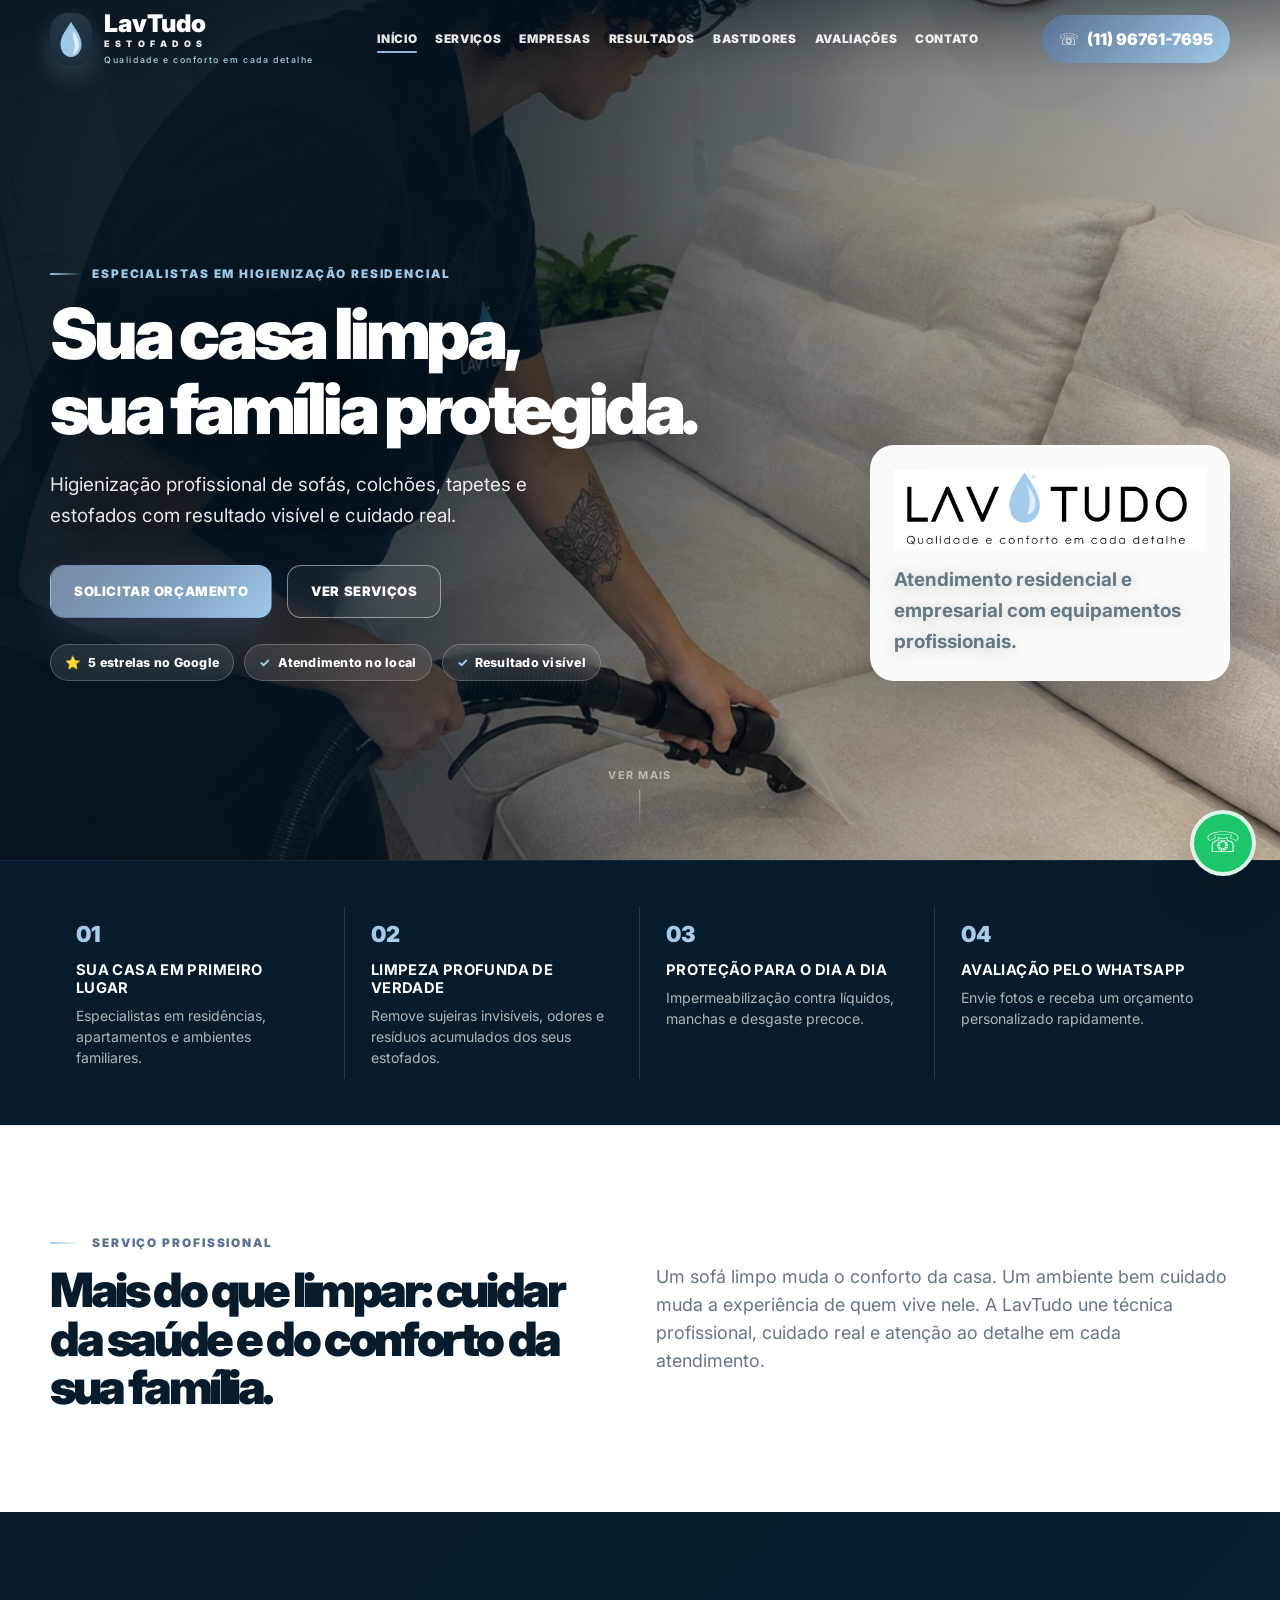
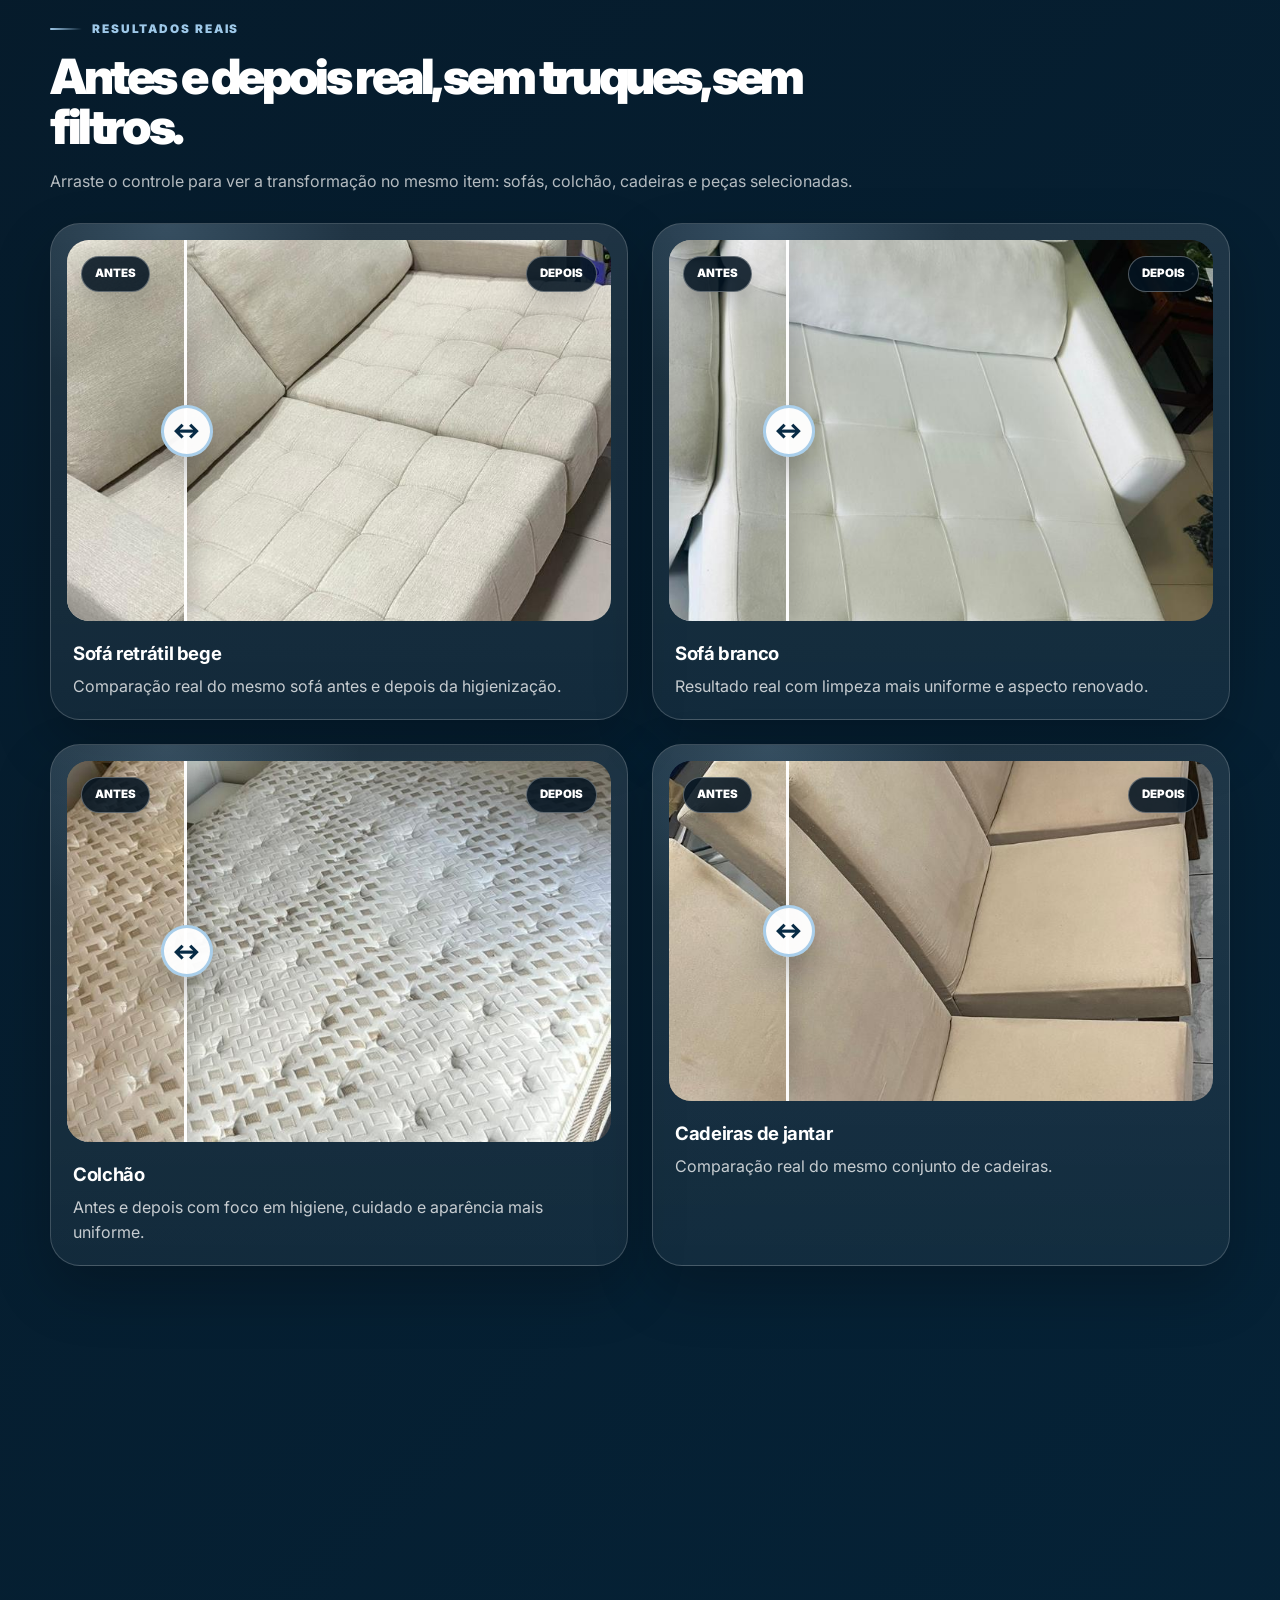
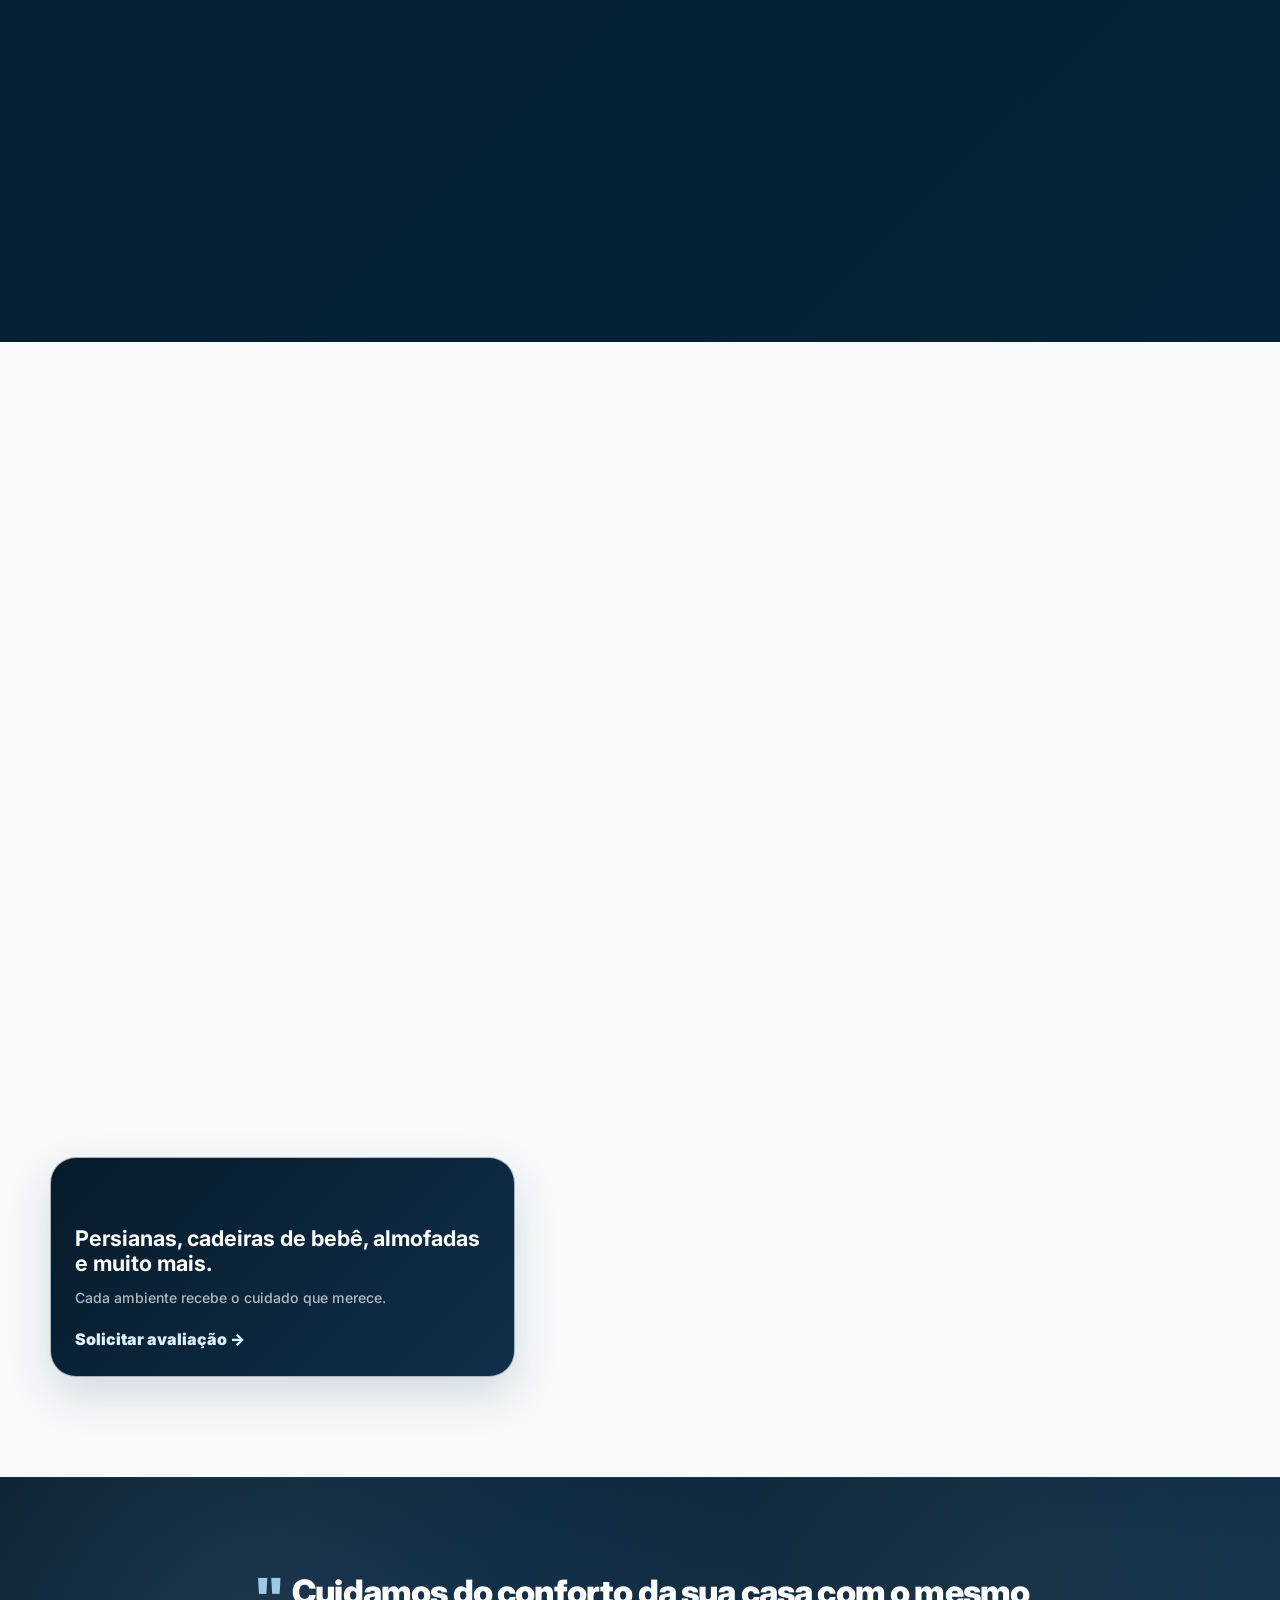
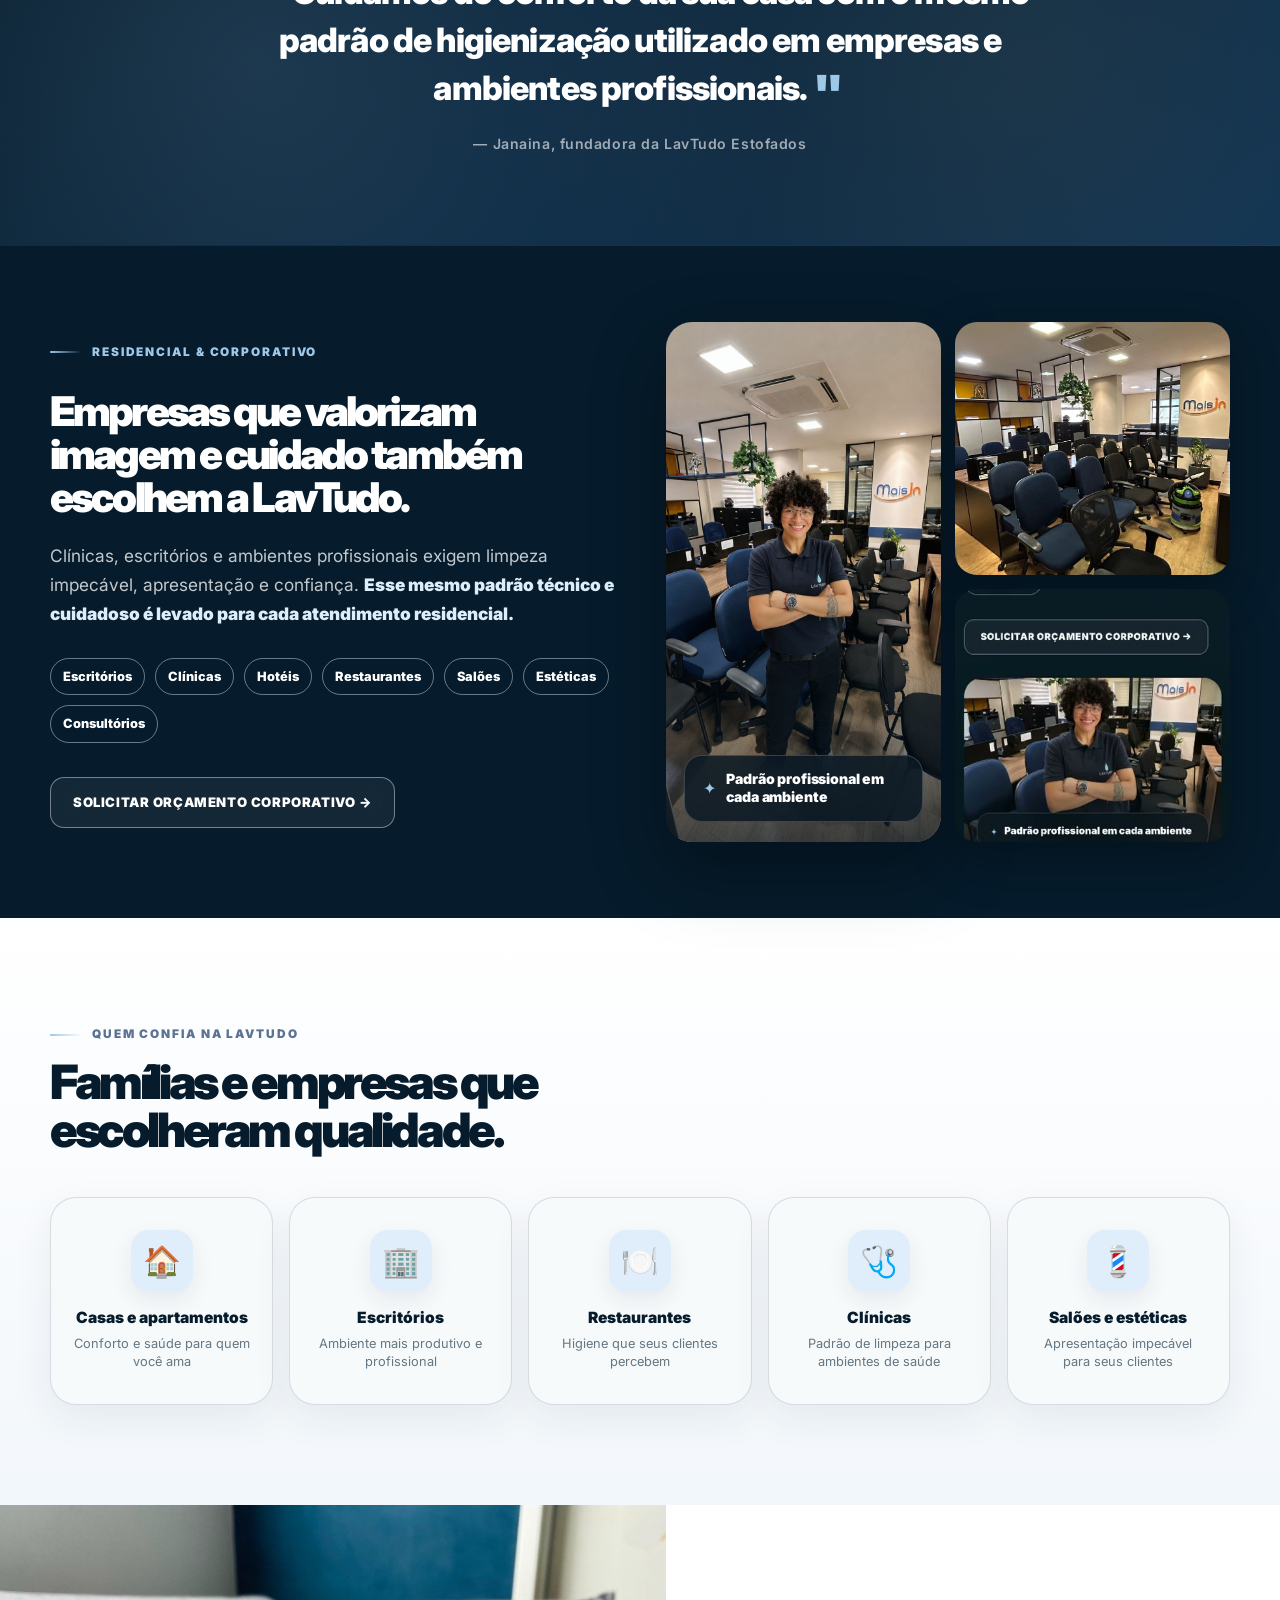
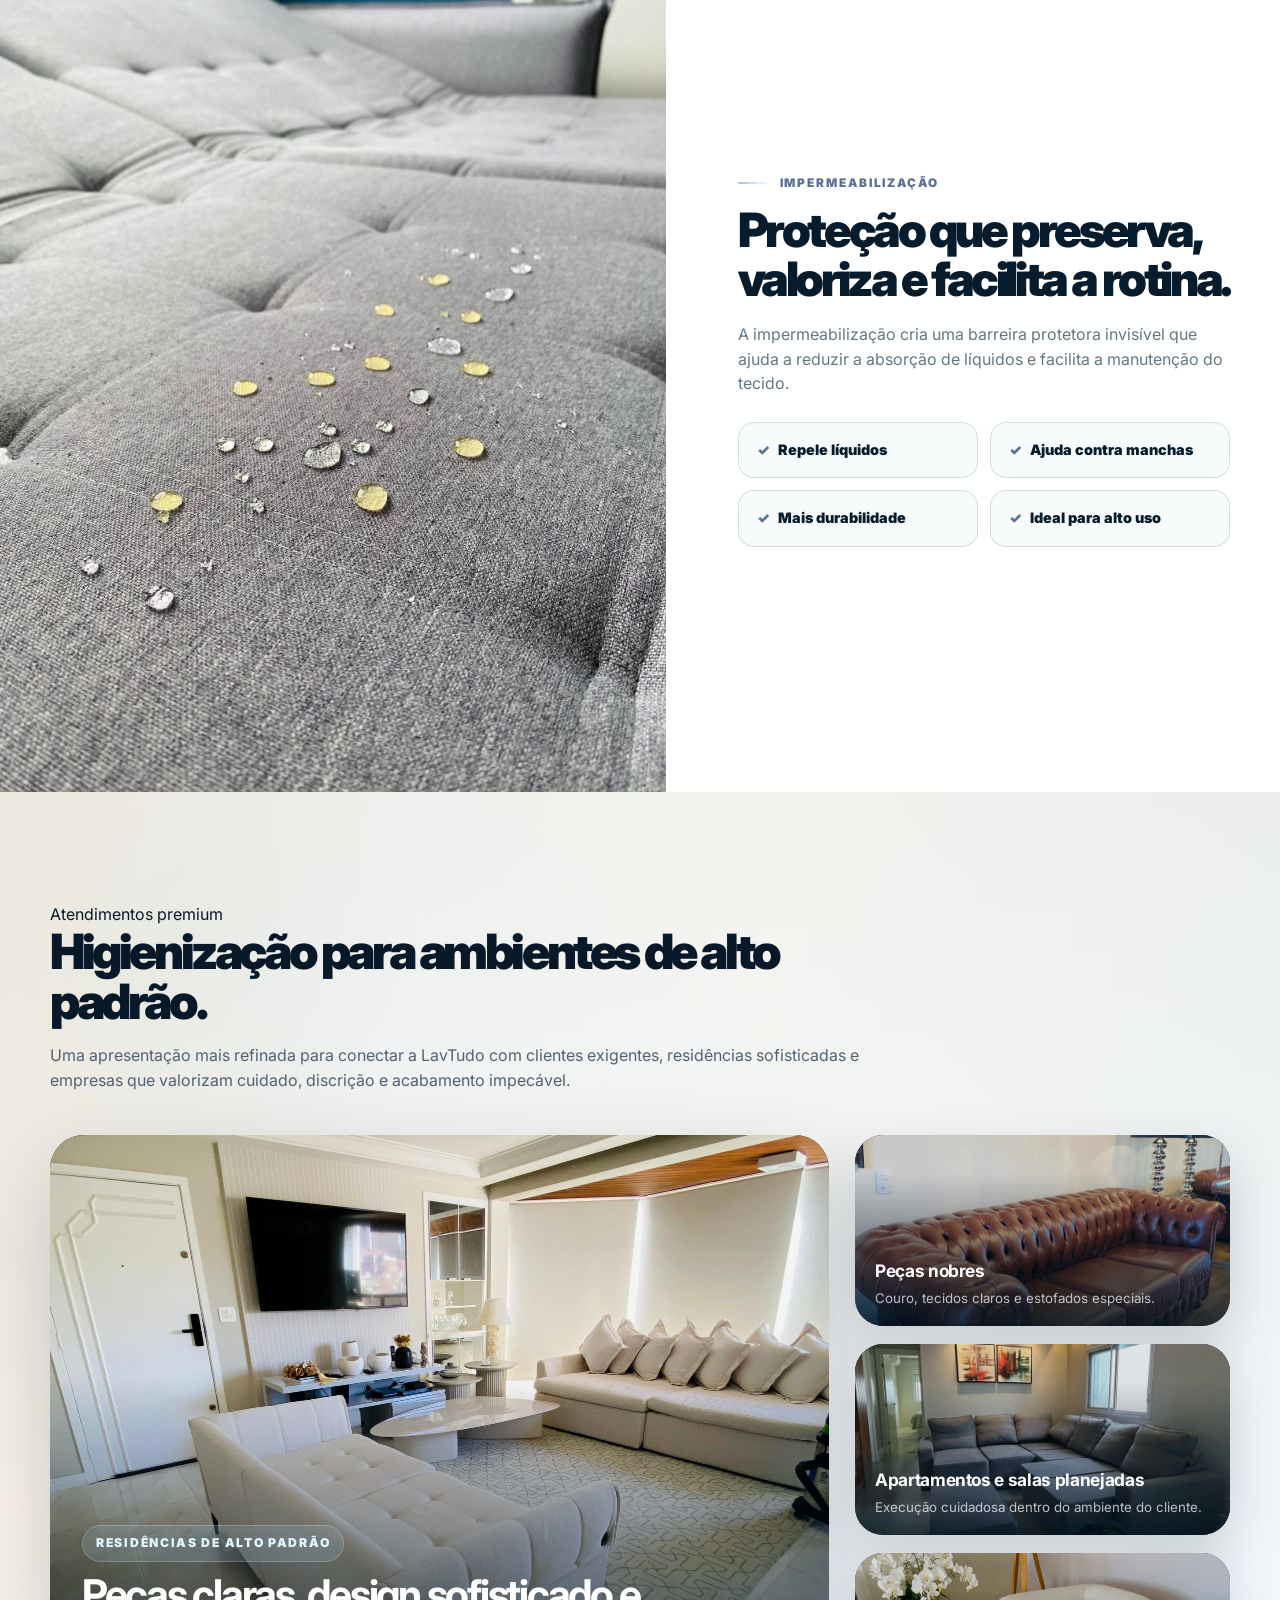
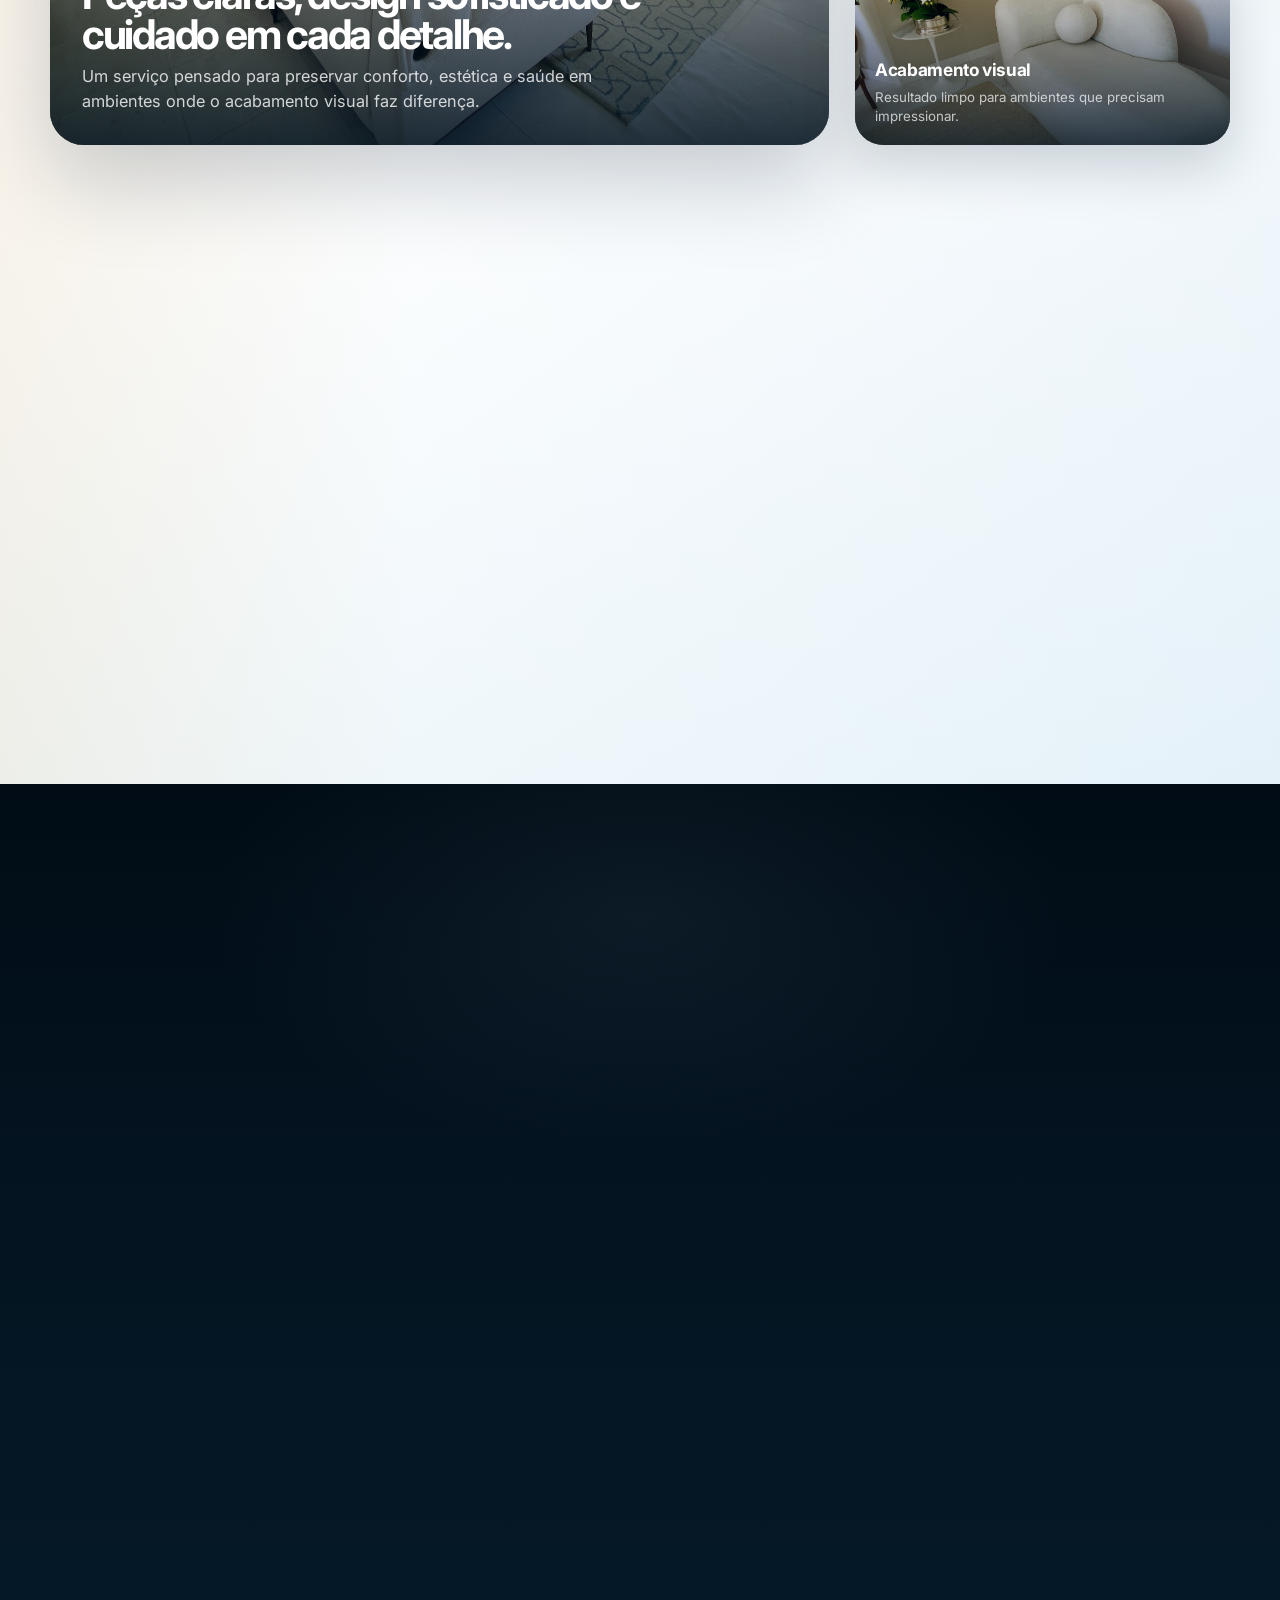
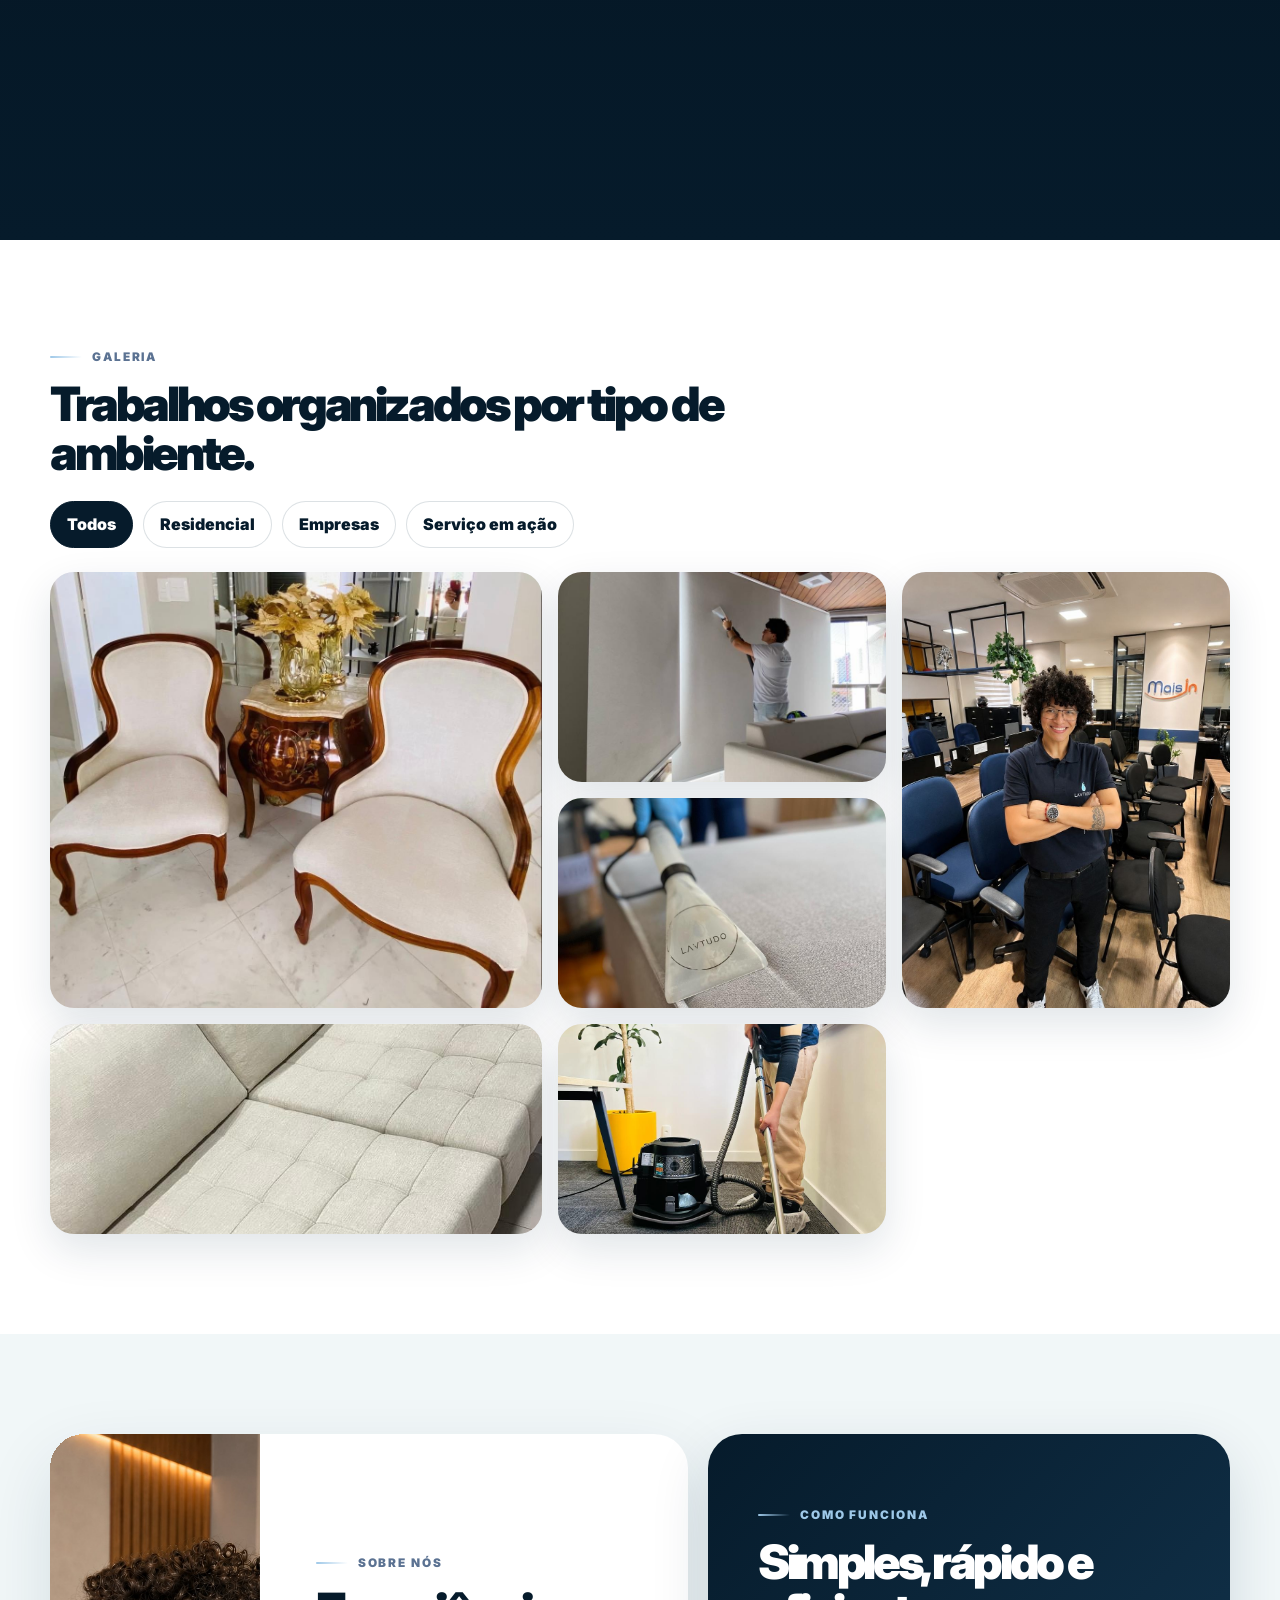
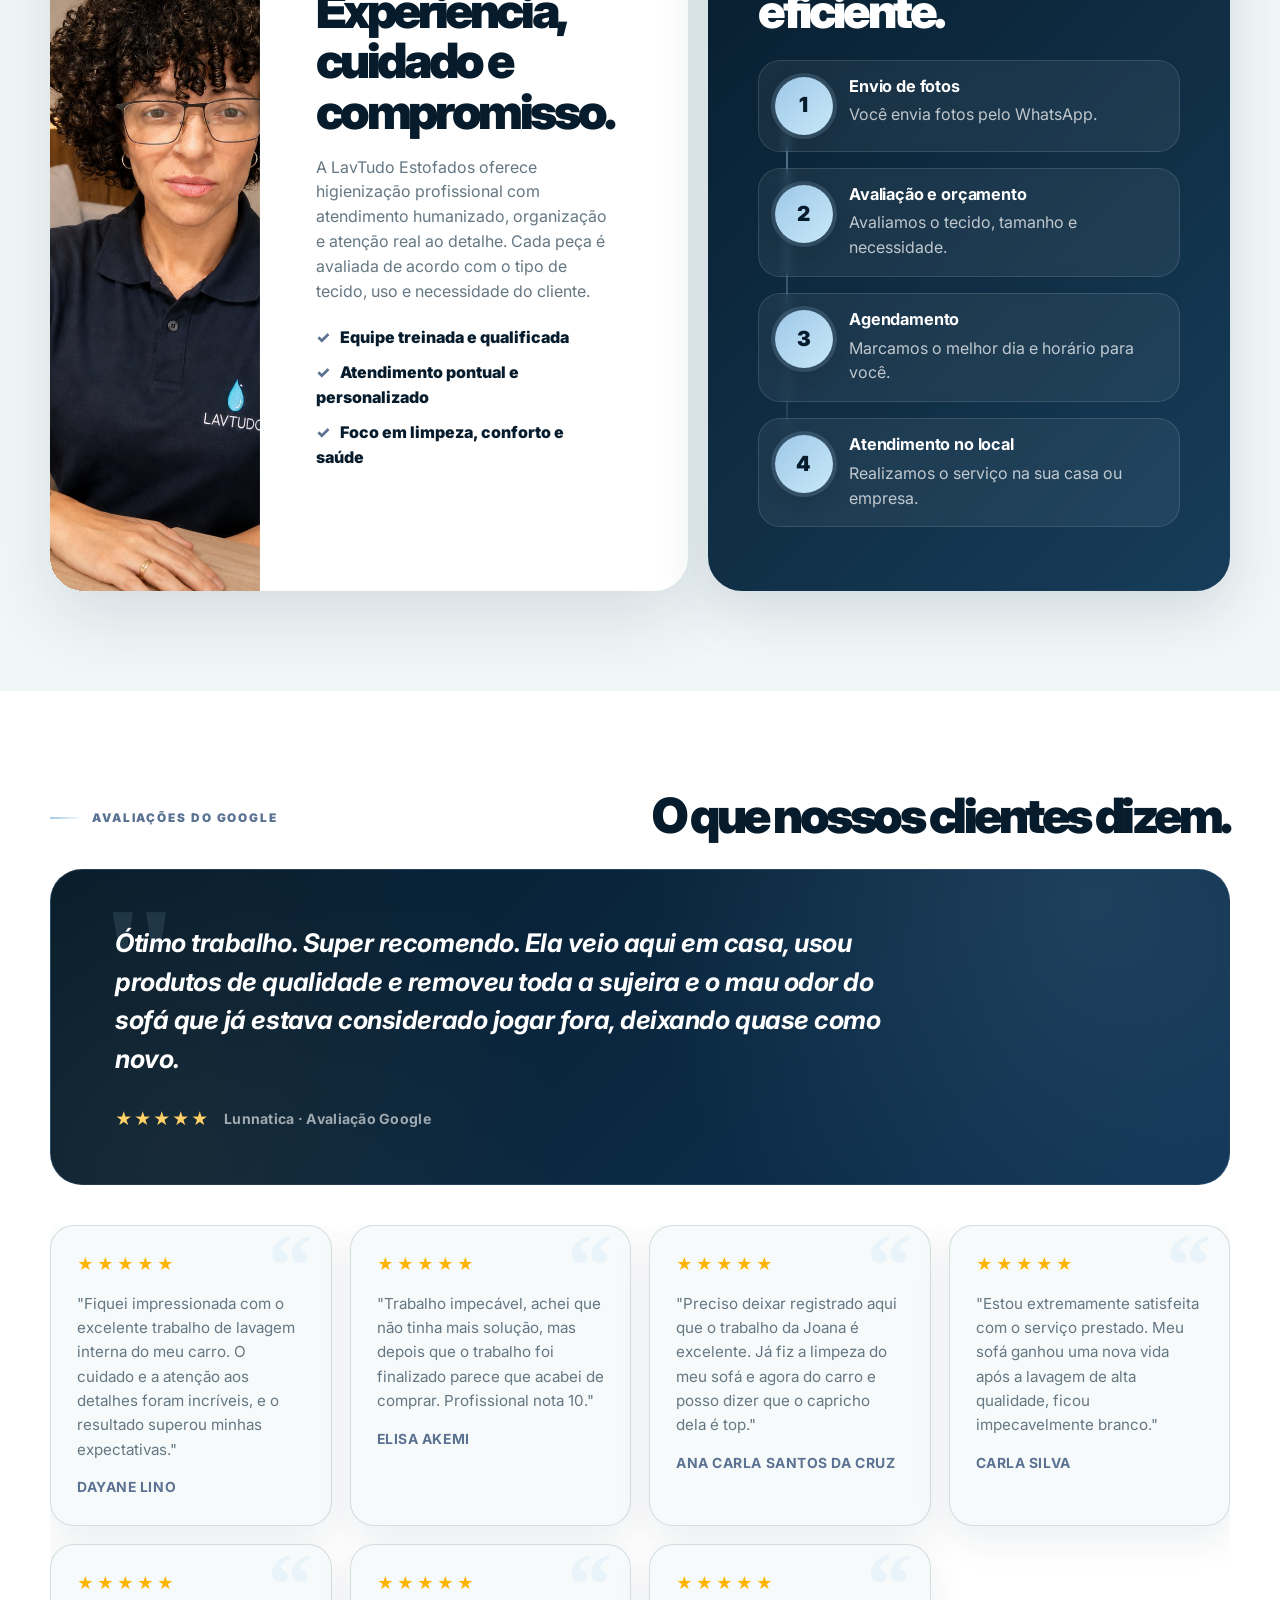
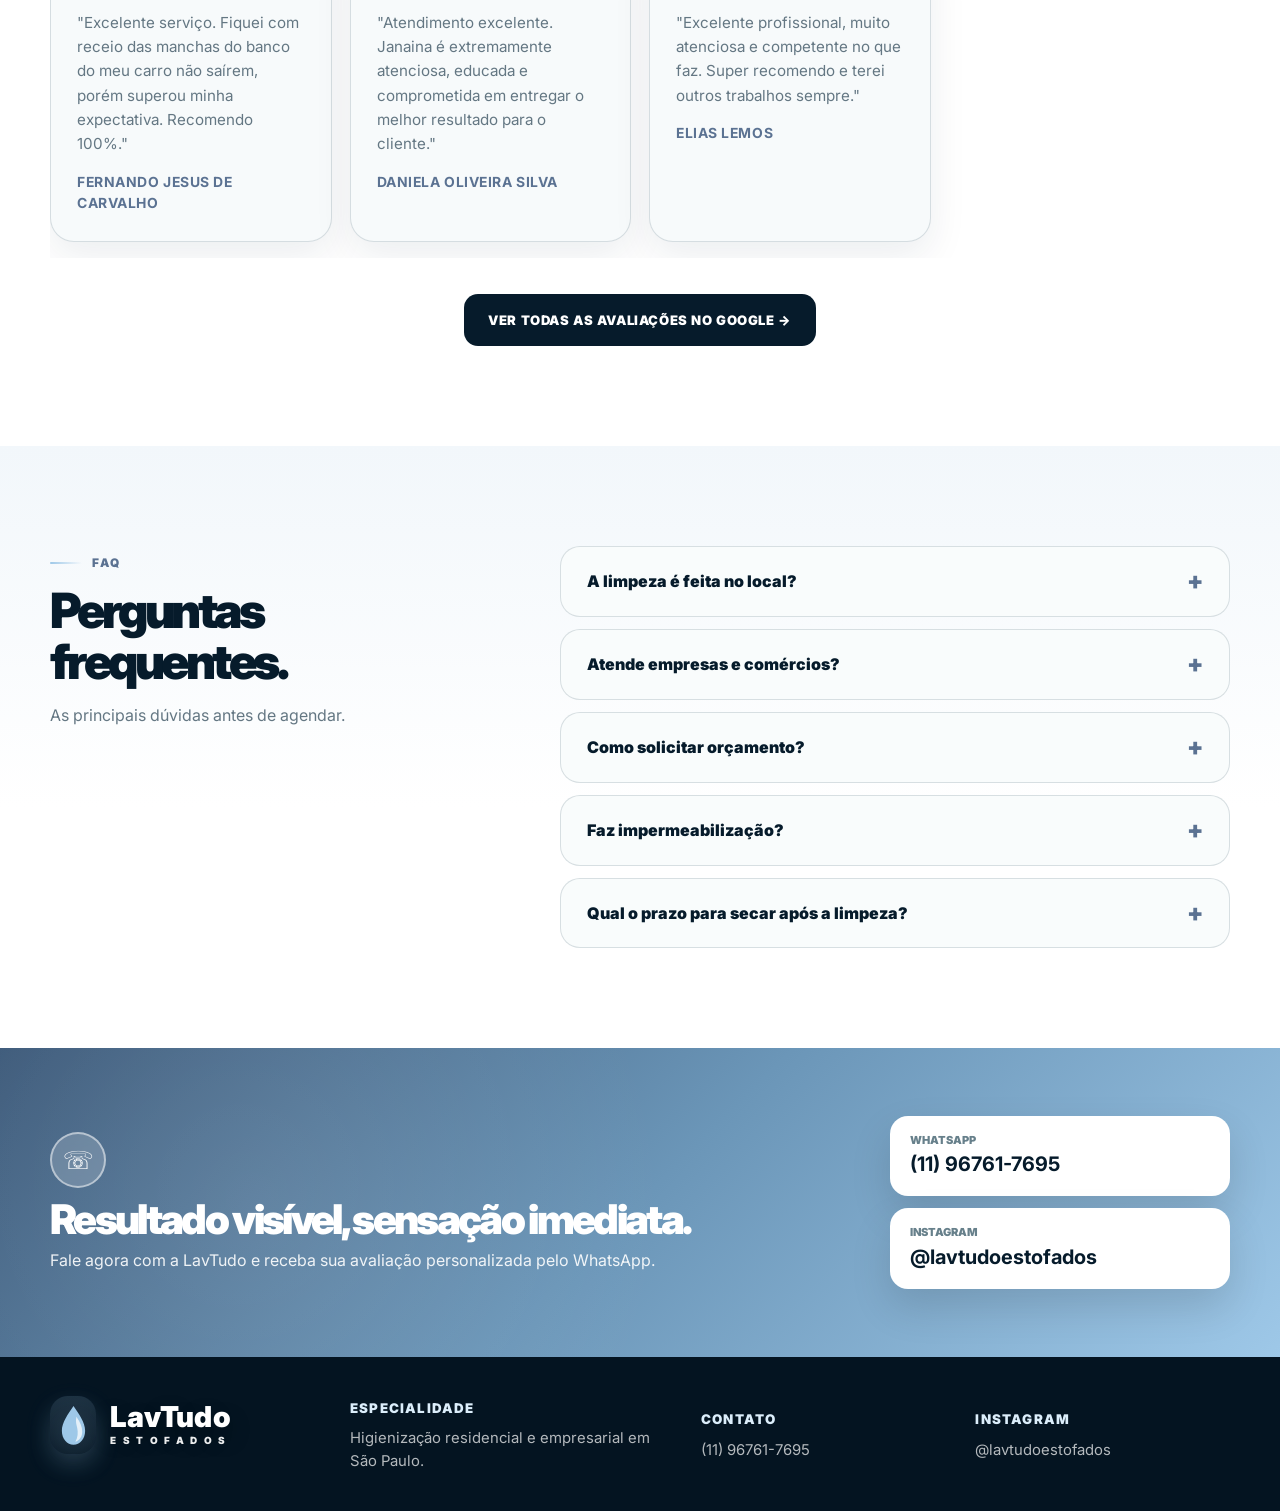
==== index.html @ 50d85ed9 "feat: video hotel hall + foto enterprise atualizada Adicionado video bastidores-hotel-hall.mp4 (sem " ====
﻿<!DOCTYPE html>
<html lang="pt-BR">
<head>

<meta charset="UTF-8" />
<meta name="viewport" content="width=device-width, initial-scale=1.0" />
<meta name="theme-color" content="#061b2b" />
<meta name="description" content="LavTudo Estofados: higienização profissional de sofás, colchões, tapetes e estofados para residências e empresas em São Paulo. Resultado real, cuidado de verdade." />
<meta name="robots" content="index, follow" />

<!-- Open Graph -->
<meta property="og:title" content="LavTudo Estofados | Higienização Profissional em São Paulo" />
<meta property="og:description" content="Higienização profissional de sofás, colchões, tapetes e estofados. Resultado visível, cuidado real. Atendimento residencial e empresarial." />
<meta property="og:type" content="website" />
<meta property="og:url" content="https://lavtudo-estofados.vercel.app/" />
<meta property="og:image" content="https://lavtudo-estofados.vercel.app/assets/img/servico-sofa-profissional.jpg" />
<meta property="og:locale" content="pt_BR" />

<title>LavTudo Estofados | Higienização Profissional para sua Casa e Empresa</title>

<link rel="preconnect" href="https://fonts.googleapis.com" />
<link rel="preconnect" href="https://fonts.gstatic.com" crossorigin />
<link rel="preload" as="image" href="assets/img/servico-sofa-profissional.jpg" />
<link href="https://fonts.googleapis.com/css2?family=Inter:wght@400;500;600;700;800;900&display=swap" rel="stylesheet" />
<link rel="stylesheet" href="style.css" />
</head>
<body>
  <a class="skip-link" href="#conteudo">Pular para o conteúdo</a>

<header class="site-header" id="topo">
  <div class="container nav-wrap">

        <a href="#inicio" class="brand brand-clean" aria-label="LavTudo Estofados">
          <span class="brand-mark" aria-hidden="true">
            <svg viewBox="0 0 64 84" xmlns="http://www.w3.org/2000/svg">
              <path d="M32 2C21 18 8 36 8 53c0 17 10.7 29 24 29s24-12 24-29C56 36 43 18 32 2Z" fill="#9EC8E8"/>
              <path d="M38 24c8 12 12 20 12 31 0 10-5.2 17.7-14.2 20.8 5.2-8.7 6-18.8 3.7-29.3-1.4-6.4-3.7-13.3-1.5-22.5Z" fill="rgba(255,255,255,.72)"/>
            </svg>
          </span>
          <span class="brand-copy">
            <strong>LavTudo</strong>
            <em>ESTOFADOS</em>
            <small>Qualidade e conforto em cada detalhe</small>
          </span>
        </a>

    <button class="menu-toggle" type="button" aria-label="Abrir menu" aria-expanded="false" aria-controls="menuPrincipal"><span></span><span></span><span></span></button>
    <nav class="main-nav" id="menuPrincipal" aria-label="Menu principal">
      <a href="index.html#inicio">Início</a>
      <a href="index.html#servicos">Serviços</a>
      <a href="index.html#empresas">Empresas</a>
      <a href="index.html#resultados">Resultados</a>
      <a href="bastidores.html">Bastidores</a>
      <a href="index.html#depoimentos">Avaliações</a>
      <a href="index.html#contato">Contato</a>
    </nav>
    <a class="header-cta" href="https://wa.me/5511967617695?text=Ol%C3%A1!%20Vim%20pelo%20site%20da%20LavTudo%20Estofados%20e%20gostaria%20de%20solicitar%20um%20or%C3%A7amento.%20Posso%20enviar%20fotos%20do%20item%20ou%20ambiente%3F" target="_blank" rel="noopener"><span>☏</span> (11) 96761-7695</a>
  </div>
</header>


  <main id="conteudo">

    <!-- ═══════════════════════════════════════════
         HERO — FOCO RESIDENCIAL
    ═══════════════════════════════════════════ -->
    <section class="hero" id="inicio">
      <div class="hero-media"><img src="assets/img/servico-sofa-profissional.jpg" alt="Profissional LavTudo higienizando sofá claro em residência" loading="eager" fetchpriority="high" /></div>
      <div class="hero-overlay"></div>
      <div class="container hero-inner">
        <div class="hero-copy reveal">
          <span class="kicker">Especialistas em higienização residencial</span>
          <h1>Sua casa limpa,<br>sua família protegida.</h1>
          <p>Higienização profissional de sofás, colchões, tapetes e estofados com resultado visível e cuidado real.</p>
          <div class="hero-actions">
            <a class="btn btn-primary magnet" href="https://wa.me/5511967617695?text=Ol%C3%A1!%20Vim%20pelo%20site%20da%20LavTudo%20Estofados%20e%20gostaria%20de%20solicitar%20um%20or%C3%A7amento.%20Posso%20enviar%20fotos%20do%20item%20ou%20ambiente%3F" target="_blank" rel="noopener">Solicitar orçamento</a>
            <a class="btn btn-outline magnet" href="#servicos">Ver serviços</a>
          </div>
          <div class="hero-badges">
            <span class="hero-badge"><i>⭐</i> 5 estrelas no Google</span>
            <span class="hero-badge"><i>✓</i> Atendimento no local</span>
            <span class="hero-badge"><i>✓</i> Resultado visível</span>
          </div>
        </div>
        <div class="hero-card reveal">
          <img src="assets/img/logo-horizontal.png" alt="LavTudo — Qualidade e conforto em cada detalhe" />
          <p>Atendimento residencial e empresarial com equipamentos profissionais.</p>
        </div>
      </div>
      <span class="hero-scroll" aria-hidden="true">Ver mais</span>
    </section>

    <!-- ═══════════════════════════════════════════
         BENEFÍCIOS — 4 PILARES
    ═══════════════════════════════════════════ -->
    <section class="stats-band">
      <div class="container stats-grid">
        <article class="stat reveal"><span>01</span><strong>Sua casa em primeiro lugar</strong><p>Especialistas em residências, apartamentos e ambientes familiares.</p></article>
        <article class="stat reveal"><span>02</span><strong>Limpeza profunda de verdade</strong><p>Remove sujeiras invisíveis, odores e resíduos acumulados dos seus estofados.</p></article>
        <article class="stat reveal"><span>03</span><strong>Proteção para o dia a dia</strong><p>Impermeabilização contra líquidos, manchas e desgaste precoce.</p></article>
        <article class="stat reveal"><span>04</span><strong>Avaliação pelo WhatsApp</strong><p>Envie fotos e receba um orçamento personalizado rapidamente.</p></article>
      </div>
    </section>

    <!-- ═══════════════════════════════════════════
         INTRO
    ═══════════════════════════════════════════ -->
    <section class="section intro-section">
      <div class="container split-intro">
        <div class="intro-copy reveal">
          <span class="kicker dark">Serviço profissional</span>
          <h2>Mais do que limpar: cuidar da saúde e do conforto da sua família.</h2>
        </div>
        <div class="intro-text reveal">
          <p>Um sofá limpo muda o conforto da casa. Um ambiente bem cuidado muda a experiência de quem vive nele. A LavTudo une técnica profissional, cuidado real e atenção ao detalhe em cada atendimento.</p>
        </div>
      </div>
    </section>

    <!-- ═══════════════════════════════════════════
         ANTES E DEPOIS — subiu na página (prova imediata)
    ═══════════════════════════════════════════ -->
    <section class="results-section" id="resultados">
      <div class="container">
        <div class="results-top reveal">
          <span class="kicker">Resultados reais</span>
          <h2>Antes e depois real, sem truques, sem filtros.</h2>
          <p>Arraste o controle para ver a transformação no mesmo item: sofás, colchão, cadeiras e peças selecionadas.</p>
        </div>

        <div class="comparison-grid comparison-grid-premium">
          <article class="compare-card compare-card-feature reveal">
            <div class="compare-wrap sofa-wide">
              <img class="compare-after" src="assets/img/sofa-retratil-depois.jpg" alt="Sofá retrátil bege depois da higienização" />
              <div class="compare-before"><img src="assets/img/sofa-retratil-antes.jpg" alt="Sofá retrátil bege antes da higienização" /></div>
              <input class="compare-range" type="range" min="0" max="100" value="50" aria-label="Comparar antes e depois do sofá retrátil bege" />
              <span class="tag before">Antes</span><span class="tag after">Depois</span><span class="slider-handle" aria-hidden="true">↔</span>
            </div>
            <div class="compare-info"><strong>Sofá retrátil bege</strong><p>Comparação real do mesmo sofá antes e depois da higienização.</p></div>
          </article>

          <article class="compare-card compare-card-feature reveal">
            <div class="compare-wrap sofa-wide">
              <img class="compare-after" src="assets/img/sofa-branco-depois.jpg" alt="Sofá branco depois da higienização" />
              <div class="compare-before"><img src="assets/img/sofa-branco-antes.jpg" alt="Sofá branco antes da higienização" /></div>
              <input class="compare-range" type="range" min="0" max="100" value="50" aria-label="Comparar antes e depois do sofá branco" />
              <span class="tag before">Antes</span><span class="tag after">Depois</span><span class="slider-handle" aria-hidden="true">↔</span>
            </div>
            <div class="compare-info"><strong>Sofá branco</strong><p>Resultado real com limpeza mais uniforme e aspecto renovado.</p></div>
          </article>

          <article class="compare-card compare-card-feature reveal">
            <div class="compare-wrap sofa-wide">
              <img class="compare-after" src="assets/img/colchao-depois.jpg" alt="Colchão depois da higienização" />
              <div class="compare-before"><img src="assets/img/colchao-antes.jpg" alt="Colchão antes da higienização" /></div>
              <input class="compare-range" type="range" min="0" max="100" value="50" aria-label="Comparar antes e depois do colchão" />
              <span class="tag before">Antes</span><span class="tag after">Depois</span><span class="slider-handle" aria-hidden="true">↔</span>
            </div>
            <div class="compare-info"><strong>Colchão</strong><p>Antes e depois com foco em higiene, cuidado e aparência mais uniforme.</p></div>
          </article>

          <article class="compare-card reveal">
            <div class="compare-wrap">
              <img class="compare-after" src="assets/img/cadeiras-bege-depois.jpg" alt="Cadeiras bege depois da higienização" />
              <div class="compare-before"><img src="assets/img/cadeiras-bege-antes.jpg" alt="Cadeiras bege antes da higienização" /></div>
              <input class="compare-range" type="range" min="0" max="100" value="50" aria-label="Comparar antes e depois das cadeiras de jantar" />
              <span class="tag before">Antes</span><span class="tag after">Depois</span><span class="slider-handle" aria-hidden="true">↔</span>
            </div>
            <div class="compare-info"><strong>Cadeiras de jantar</strong><p>Comparação real do mesmo conjunto de cadeiras.</p></div>
          </article>

          <article class="compare-card compare-card-wide reveal">
            <div class="compare-wrap compare-wrap-wide">
              <img class="compare-after" src="assets/img/cadeiras-cinza-depois.jpg" alt="Cadeiras claras depois da higienização" />
              <div class="compare-before"><img src="assets/img/cadeiras-cinza-antes.jpg" alt="Cadeiras claras antes da higienização" /></div>
              <input class="compare-range" type="range" min="0" max="100" value="50" aria-label="Comparar antes e depois das cadeiras claras" />
              <span class="tag before">Antes</span><span class="tag after">Depois</span><span class="slider-handle" aria-hidden="true">↔</span>
            </div>
            <div class="compare-info"><strong>Cadeiras claras</strong><p>Antes e depois do mesmo conjunto — resultado real, sem edição.</p></div>
          </article>
        </div>

      </div>
    </section>

    <!-- ═══════════════════════════════════════════
         SERVIÇOS RESIDENCIAIS
    ═══════════════════════════════════════════ -->
    <section class="services-showcase" id="servicos">
      <div class="container">
        <div class="section-head reveal">
          <span class="kicker dark">Serviços residenciais</span>
          <h2>Tudo o que sua casa precisa, com cuidado especializado.</h2>
          <p class="section-lead">Cada peça avaliada e tratada com técnica profissional adequada ao tipo de tecido.</p>
        </div>
        <div class="service-layout">
          <article class="service-card feature reveal"><img src="assets/img/premium-sala-completa.jpg" alt="Sala de estar com sofás e poltronas claras higienizadas pela LavTudo" loading="lazy" /><div><small>Principal</small><strong>Sofás e poltronas</strong><p>Remova sujeiras, odores e resíduos acumulados e devolva conforto ao ambiente.</p></div></article>
          <article class="service-card reveal"><img src="assets/img/colchao-depois.jpg" alt="Colchão higienizado" loading="lazy" /><div class="service-label"><strong>Colchões</strong><p>Higiene profunda para um sono mais saudável e livre de ácaros.</p></div></article>
          <article class="service-card reveal"><img src="assets/img/carpete-empresa.jpg" alt="Limpeza de tapete" loading="lazy" /><div class="service-label"><strong>Tapetes e carpetes</strong><p>Menos ácaros, mais sensação de limpeza e bem-estar no ambiente.</p></div></article>
          <article class="service-card reveal"><img src="assets/img/poltronas-classicas.jpg" alt="Poltronas clássicas claras higienizadas" loading="lazy" /><div class="service-label"><strong>Poltronas premium</strong><p>Resultado visível com cuidado especial para tecidos nobres.</p></div></article>
          <article class="service-card reveal"><img src="assets/img/cadeiras-bege-depois.jpg" alt="Cadeiras higienizadas" loading="lazy" /><div class="service-label"><strong>Cadeiras de jantar</strong><p>Conjuntos renovados com higiene profunda e apresentação impecável.</p></div></article>
          <article class="service-card text-card reveal"><strong>Persianas, cadeiras de bebê, almofadas e muito mais.</strong><p class="text-card-sub">Cada ambiente recebe o cuidado que merece.</p><a href="https://wa.me/5511967617695?text=Ol%C3%A1!%20Vim%20pelo%20site%20da%20LavTudo%20Estofados%20e%20gostaria%20de%20solicitar%20um%20or%C3%A7amento.%20Posso%20enviar%20fotos%20do%20item%20ou%20ambiente%3F" target="_blank" rel="noopener">Solicitar avaliação →</a></article>
        </div>
      </div>
    </section>

    <!-- ═══════════════════════════════════════════
         FRASE CONECTORA — residencial + empresarial
    ═══════════════════════════════════════════ -->
    <div class="connecting-phrase-section">
      <div class="container">
        <blockquote class="connecting-quote reveal">
          <span class="quote-mark">"</span>
          Cuidamos do conforto da sua casa com o mesmo padrão de higienização utilizado em empresas e ambientes profissionais.
          <span class="quote-mark">"</span>
        </blockquote>
        <p class="quote-author reveal">— Janaina, fundadora da LavTudo Estofados</p>
      </div>
    </div>

    <!-- ═══════════════════════════════════════════
         ATENDIMENTO RESIDENCIAL & CORPORATIVO
    ═══════════════════════════════════════════ -->
    <section class="enterprise-section" id="empresas">
      <div class="container">
        <div class="enterprise-v2">

          <div class="enterprise-v2-copy reveal">
            <span class="kicker">Residencial &amp; Corporativo</span>
            <h2>Empresas que valorizam imagem e cuidado também escolhem a LavTudo.</h2>
            <p>Clínicas, escritórios e ambientes profissionais exigem limpeza impecável, apresentação e confiança. <strong>Esse mesmo padrão técnico e cuidadoso é levado para cada atendimento residencial.</strong></p>
            <div class="segment-row">
              <span>Escritórios</span>
              <span>Clínicas</span>
              <span>Hotéis</span>
              <span>Restaurantes</span>
              <span>Salões</span>
              <span>Estéticas</span>
              <span>Consultórios</span>
            </div>
            <a class="btn btn-outline ev2-btn" href="https://wa.me/5511967617695?text=Ol%C3%A1!%20Vim%20pelo%20site%20da%20LavTudo%20Estofados%20e%20gostaria%20de%20solicitar%20um%20or%C3%A7amento.%20Posso%20enviar%20fotos%20do%20item%20ou%20ambiente%3F" target="_blank" rel="noopener">Solicitar orçamento corporativo →</a>
          </div>

          <div class="enterprise-v2-photos reveal">
            <div class="ev2-photo-main">
              <img src="assets/img/equipe-escritorio.jpg" alt="Profissional LavTudo higienizando cadeiras em ambiente corporativo" loading="lazy" />
              <div class="ev2-badge">
                <span class="ev2-badge-icon">✦</span>
                Padrão profissional em cada ambiente
              </div>
            </div>
            <div class="ev2-photo-small">
              <img src="assets/img/ambiente-corporativo-cadeiras.jpg" alt="Cadeiras corporativas higienizadas pela LavTudo" loading="lazy" />
            </div>
            <div class="ev2-photo-small">
              <img src="assets/img/hotel-hall-estofados.jpg" alt="Poltronas e estofados do hall de entrada de hotel higienizados pela LavTudo" loading="lazy" />
            </div>
          </div>

        </div>
      </div>
    </section>

    <!-- ═══════════════════════════════════════════
         QUEM CONFIA NA LavTudo
    ═══════════════════════════════════════════ -->
    <section class="who-trusts-section">
      <div class="container">
        <div class="who-trusts-head reveal">
          <span class="kicker dark">Quem confia na LavTudo</span>
          <h2>Famílias e empresas que escolheram qualidade.</h2>
        </div>
        <div class="trust-icons-grid reveal">
          <div class="trust-icon-card">
            <span class="trust-emoji">🏠</span>
            <strong>Casas e apartamentos</strong>
            <p>Conforto e saúde para quem você ama</p>
          </div>
          <div class="trust-icon-card">
            <span class="trust-emoji">🏢</span>
            <strong>Escritórios</strong>
            <p>Ambiente mais produtivo e profissional</p>
          </div>
          <div class="trust-icon-card">
            <span class="trust-emoji">🍽️</span>
            <strong>Restaurantes</strong>
            <p>Higiene que seus clientes percebem</p>
          </div>
          <div class="trust-icon-card">
            <span class="trust-emoji">🩺</span>
            <strong>Clínicas</strong>
            <p>Padrão de limpeza para ambientes de saúde</p>
          </div>
          <div class="trust-icon-card">
            <span class="trust-emoji">💈</span>
            <strong>Salões e estéticas</strong>
            <p>Apresentação impecável para seus clientes</p>
          </div>
        </div>
      </div>
    </section>

    <!-- ═══════════════════════════════════════════
         IMPERMEABILIZAÇÃO
    ═══════════════════════════════════════════ -->
    <section class="waterproof-section" id="impermeabilizacao">
      <div class="waterproof-photo reveal"><img src="assets/img/impermeabilizacao-gotas.jpg" alt="Gotas sobre tecido impermeabilizado" loading="lazy" /></div>
      <div class="waterproof-copy reveal">
        <span class="kicker dark">Impermeabilização</span>
        <h2>Proteção que preserva, valoriza e facilita a rotina.</h2>
        <p>A impermeabilização cria uma barreira protetora invisível que ajuda a reduzir a absorção de líquidos e facilita a manutenção do tecido.</p>
        <div class="mini-benefits"><span>Repele líquidos</span><span>Ajuda contra manchas</span><span>Mais durabilidade</span><span>Ideal para alto uso</span></div>
      </div>
    </section>

    <!-- ═══════════════════════════════════════════
         ALTO PADRÃO / PREMIUM
    ═══════════════════════════════════════════ -->
    <section class="premium-section" id="alto-padrao">
      <div class="container">
        <div class="section-head premium-head reveal">
          <span class="eyebrow">Atendimentos premium</span>
          <h2>Higienização para ambientes de alto padrão.</h2>
          <p>Uma apresentação mais refinada para conectar a LavTudo com clientes exigentes, residências sofisticadas e empresas que valorizam cuidado, discrição e acabamento impecável.</p>
        </div>

        <div class="premium-showcase">
          <article class="premium-hero-card reveal">
            <img src="assets/img/premium-hero-sala-branca.jpg" alt="Sala alto padrão com sofá e poltronas claras higienizadas pela LavTudo" loading="lazy" />
            <div class="premium-overlay">
              <span>Residências de alto padrão</span>
              <h3>Peças claras, design sofisticado e cuidado em cada detalhe.</h3>
              <p>Um serviço pensado para preservar conforto, estética e saúde em ambientes onde o acabamento visual faz diferença.</p>
            </div>
          </article>

          <div class="premium-side-grid">
            <article class="premium-mini-card reveal">
              <img src="assets/img/premium-sofa-couro.jpg" alt="Sofá de couro marrom estilo chesterfield" />
              <div><strong>Peças nobres</strong><small>Couro, tecidos claros e estofados especiais.</small></div>
            </article>
            <article class="premium-mini-card reveal">
              <img src="assets/img/premium-sala-cinza.jpg" alt="Sala moderna com sofá cinza e equipamento LavTudo" />
              <div><strong>Apartamentos e salas planejadas</strong><small>Execução cuidadosa dentro do ambiente do cliente.</small></div>
            </article>
            <article class="premium-mini-card reveal">
              <img src="assets/img/premium-chaise-orquidea.jpg" alt="Chaise branca em ambiente elegante" />
              <div><strong>Acabamento visual</strong><small>Resultado limpo para ambientes que precisam impressionar.</small></div>
            </article>
          </div>
        </div>

        <div class="premium-gallery reveal">
          <figure><img src="assets/img/premium-sala-completa.jpg" alt="Sala premium com sofá e poltronas claras" /><figcaption>Sofás e poltronas claras</figcaption></figure>
          <figure><img src="assets/img/premium-poltrona-clara.jpg" alt="Poltronas em sala premium" /><figcaption>Poltronas de design</figcaption></figure>
          <figure><img src="assets/img/premium-cadeiras-jantar.jpg" alt="Cadeiras de jantar higienizadas" /><figcaption>Cadeiras de jantar</figcaption></figure>
          <figure><img src="assets/img/premium-colchao-servico.jpg" alt="Higienização de colchão" /><figcaption>Colchões e saúde do sono</figcaption></figure>
        </div>
      </div>
    </section>

    <!-- ═══════════════════════════════════════════
         BASTIDORES / VLOG — player premium
    ═══════════════════════════════════════════ -->
    <section class="vlog-home" id="bastidores">
      <div class="container">
        <div class="vlog-header">
          <div class="vlog-header-text reveal">
            <span class="kicker">Bastidores LavTudo</span>
            <h2>Veja de perto o cuidado por trás de cada atendimento.</h2>
            <p>Vídeos reais mostrando limpeza em ação, equipamentos e resultados dos nossos serviços.</p>
          </div>
          <a class="btn btn-outline vlog-cta reveal" href="bastidores.html">Ver todos os bastidores →</a>
        </div>
        <div class="vlog-grid">

          <div class="vcard reveal">
            <div class="vcard-media">
              <video preload="metadata" poster="assets/img/poster-limpeza-sofa.jpg" muted playsinline>
                <source src="assets/videos/bastidores-limpeza-sofa.mp4" type="video/mp4">
              </video>
              <button class="vplay-btn" type="button" aria-label="Reproduzir vídeo">
                <svg width="24" height="24" viewBox="0 0 24 24" aria-hidden="true"><path d="M6 4.5l13 7.5-13 7.5V4.5z" fill="currentColor"/></svg>
              </button>
              <div class="vcard-top"><span class="vcard-tag">Bastidores</span></div>
              <div class="vcard-overlay">
                <strong>Higienização em ação</strong>
                <p>Veja o processo de limpeza profunda de perto, em tempo real.</p>
              </div>
              <div class="vcard-progress"><div class="vcard-progress-bar"></div></div>
            </div>
          </div>

          <div class="vcard reveal">
            <div class="vcard-media">
              <video preload="metadata" poster="assets/img/poster-ambiente-comercial.jpg" muted playsinline>
                <source src="assets/videos/bastidores-ambiente-comercial.mp4" type="video/mp4">
              </video>
              <button class="vplay-btn" type="button" aria-label="Reproduzir vídeo">
                <svg width="24" height="24" viewBox="0 0 24 24" aria-hidden="true"><path d="M6 4.5l13 7.5-13 7.5V4.5z" fill="currentColor"/></svg>
              </button>
              <div class="vcard-top"><span class="vcard-tag">Empresarial</span></div>
              <div class="vcard-overlay">
                <strong>Ambiente comercial</strong>
                <p>Como cuidamos de espaços empresariais com o mesmo padrão de excelência.</p>
              </div>
              <div class="vcard-progress"><div class="vcard-progress-bar"></div></div>
            </div>
          </div>

          <div class="vcard reveal">
            <div class="vcard-media">
              <video preload="metadata" poster="assets/img/poster-hotel-hall.jpg" muted playsinline>
                <source src="assets/videos/bastidores-hotel-hall.mp4" type="video/mp4">
              </video>
              <button class="vplay-btn" type="button" aria-label="Reproduzir vídeo">
                <svg width="24" height="24" viewBox="0 0 24 24" aria-hidden="true"><path d="M6 4.5l13 7.5-13 7.5V4.5z" fill="currentColor"/></svg>
              </button>
              <div class="vcard-top"><span class="vcard-tag">Hotel</span></div>
              <div class="vcard-overlay">
                <strong>Hall de entrada de hotel</strong>
                <p>Ambiente limpo é ambiente seguro — padrão hoteleiro com cuidado LavTudo.</p>
              </div>
              <div class="vcard-progress"><div class="vcard-progress-bar"></div></div>
            </div>
          </div>

        </div>
      </div>
    </section>

    <!-- ═══════════════════════════════════════════
         GALERIA
    ═══════════════════════════════════════════ -->
    <section class="gallery-section">
      <div class="container">
        <div class="gallery-title reveal"><span class="kicker dark">Galeria</span><h2>Trabalhos organizados por tipo de ambiente.</h2></div>
        <div class="filter-tabs reveal" role="tablist"><button type="button" class="active" data-filter="all">Todos</button><button type="button" data-filter="residencial">Residencial</button><button type="button" data-filter="empresa">Empresas</button><button type="button" data-filter="servico">Serviço em ação</button></div>
        <div class="gallery-masonry">
          <button class="gallery-item reveal" data-category="residencial" data-img="assets/img/poltronas-classicas.jpg"><img src="assets/img/poltronas-classicas.jpg" alt="Poltronas clássicas higienizadas" /></button>
          <button class="gallery-item reveal" data-category="servico" data-img="assets/img/persiana-limpeza.jpg"><img src="assets/img/persiana-limpeza.jpg" alt="Limpeza de persianas" /></button>
          <button class="gallery-item reveal" data-category="empresa" data-img="assets/img/equipe-escritorio.jpg"><img src="assets/img/equipe-escritorio.jpg" alt="Atendimento em escritório" /></button>
          <button class="gallery-item reveal" data-category="servico" data-img="assets/img/sofa-servico-acao.jpg"><img src="assets/img/sofa-servico-acao.jpg" alt="Profissional limpando sofá" /></button>
          <button class="gallery-item reveal" data-category="residencial" data-img="assets/img/sofa-claro-limpo.jpg"><img src="assets/img/sofa-claro-limpo.jpg" alt="Sofá claro limpo" /></button>
          <button class="gallery-item reveal" data-category="empresa" data-img="assets/img/carpete-empresa.jpg"><img src="assets/img/carpete-empresa.jpg" alt="Carpete corporativo" /></button>
        </div>
      </div>
    </section>

    <!-- ═══════════════════════════════════════════
         SOBRE + COMO FUNCIONA
    ═══════════════════════════════════════════ -->
    <section class="about-process" id="sobre">
      <div class="container about-process-grid">
        <div class="about-block reveal">
          <figure class="about-photo"><img src="assets/img/sobre-joana-premium.jpg" alt="Profissional da LavTudo em uniforme" loading="lazy" /></figure>
          <div class="about-text">
            <span class="kicker dark">Sobre nós</span>
            <h2>Experiência, cuidado e compromisso.</h2>
            <p>A LavTudo Estofados oferece higienização profissional com atendimento humanizado, organização e atenção real ao detalhe. Cada peça é avaliada de acordo com o tipo de tecido, uso e necessidade do cliente.</p>
            <ul><li>Equipe treinada e qualificada</li><li>Atendimento pontual e personalizado</li><li>Foco em limpeza, conforto e saúde</li></ul>
          </div>
        </div>
        <div class="process-block reveal">
          <span class="kicker">Como funciona</span>
          <h2>Simples, rápido e eficiente.</h2>
          <div class="steps">
            <article><span>1</span><div><strong>Envio de fotos</strong><p>Você envia fotos pelo WhatsApp.</p></div></article>
            <article><span>2</span><div><strong>Avaliação e orçamento</strong><p>Avaliamos o tecido, tamanho e necessidade.</p></div></article>
            <article><span>3</span><div><strong>Agendamento</strong><p>Marcamos o melhor dia e horário para você.</p></div></article>
            <article><span>4</span><div><strong>Atendimento no local</strong><p>Realizamos o serviço na sua casa ou empresa.</p></div></article>
          </div>
        </div>
      </div>
    </section>

    <!-- ═══════════════════════════════════════════
         DEPOIMENTOS
    ═══════════════════════════════════════════ -->
    <section class="testimonials-section" id="depoimentos">
      <div class="container">
        <div class="testimonials-head reveal">
          <span class="kicker dark">Avaliações do Google</span>
          <h2>O que nossos clientes dizem.</h2>
        </div>

        <!-- Depoimento em destaque -->
        <div class="testimonial-featured reveal">
          <span class="tf-quote-mark" aria-hidden="true">"</span>
          <blockquote>Ótimo trabalho. Super recomendo. Ela veio aqui em casa, usou produtos de qualidade e removeu toda a sujeira e o mau odor do sofá que já estava considerado jogar fora, deixando quase como novo.</blockquote>
          <div class="tf-meta">
            <span class="tf-stars">★★★★★</span>
            <cite class="tf-author">Lunnatica · Avaliação Google</cite>
          </div>
        </div>

        <div class="testimonial-carousel">

<article class="testimonial-card reveal">
  <div class="stars">★★★★★</div>
  <p>"Fiquei impressionada com o excelente trabalho de lavagem interna do meu carro. O cuidado e a atenção aos detalhes foram incríveis, e o resultado superou minhas expectativas."</p>
  <strong>Dayane Lino</strong>
</article>

<article class="testimonial-card reveal">
  <div class="stars">★★★★★</div>
  <p>"Trabalho impecável, achei que não tinha mais solução, mas depois que o trabalho foi finalizado parece que acabei de comprar. Profissional nota 10."</p>
  <strong>Elisa Akemi</strong>
</article>

<article class="testimonial-card reveal">
  <div class="stars">★★★★★</div>
  <p>"Preciso deixar registrado aqui que o trabalho da Joana é excelente. Já fiz a limpeza do meu sofá e agora do carro e posso dizer que o capricho dela é top."</p>
  <strong>Ana Carla Santos da Cruz</strong>
</article>

<article class="testimonial-card reveal">
  <div class="stars">★★★★★</div>
  <p>"Estou extremamente satisfeita com o serviço prestado. Meu sofá ganhou uma nova vida após a lavagem de alta qualidade, ficou impecavelmente branco."</p>
  <strong>Carla Silva</strong>
</article>

<article class="testimonial-card reveal">
  <div class="stars">★★★★★</div>
  <p>"Excelente serviço. Fiquei com receio das manchas do banco do meu carro não saírem, porém superou minha expectativa. Recomendo 100%."</p>
  <strong>Fernando Jesus de Carvalho</strong>
</article>

<article class="testimonial-card reveal">
  <div class="stars">★★★★★</div>
  <p>"Atendimento excelente. Janaina é extremamente atenciosa, educada e comprometida em entregar o melhor resultado para o cliente."</p>
  <strong>Daniela Oliveira Silva</strong>
</article>

<article class="testimonial-card reveal">
  <div class="stars">★★★★★</div>
  <p>"Excelente profissional, muito atenciosa e competente no que faz. Super recomendo e terei outros trabalhos sempre."</p>
  <strong>Elias Lemos</strong>
</article>
        </div>
        <div class="testimonials-footer reveal">
          <a class="btn btn-dark" href="https://www.google.com/maps/search/?api=1&query=LavTudo+Estofados+S%C3%A3o+Paulo" target="_blank" rel="noopener">Ver todas as avaliações no Google →</a>
        </div>
      </div>
    </section>

    <!-- ═══════════════════════════════════════════
         FAQ
    ═══════════════════════════════════════════ -->
    <section class="faq-section">
      <div class="container faq-grid">
        <div class="faq-copy reveal"><span class="kicker dark">FAQ</span><h2>Perguntas frequentes.</h2><p>As principais dúvidas antes de agendar.</p></div>
        <div class="accordion">
          <details class="reveal"><summary>A limpeza é feita no local?</summary><p>Sim. Na maioria dos casos o atendimento é feito no local com equipamentos profissionais, sem precisar levar o item a lugar nenhum.</p></details>
          <details class="reveal"><summary>Atende empresas e comércios?</summary><p>Sim. Atendemos escritórios, clínicas, restaurantes, lojas, salões, estéticas, recepções e empresas com o mesmo padrão de qualidade.</p></details>
          <details class="reveal"><summary>Como solicitar orçamento?</summary><p>Envie fotos do item ou ambiente pelo WhatsApp para uma avaliação personalizada e orçamento rápido.</p></details>
          <details class="reveal"><summary>Faz impermeabilização?</summary><p>Sim. A impermeabilização cria uma barreira protetora que ajuda a proteger tecidos contra líquidos e sujeiras do dia a dia.</p></details>
          <details class="reveal"><summary>Qual o prazo para secar após a limpeza?</summary><p>O tempo de secagem varia de acordo com o tecido e as condições do ambiente, mas geralmente é entre 2 e 6 horas.</p></details>
        </div>
      </div>
    </section>

    <!-- ═══════════════════════════════════════════
         CTA FINAL
    ═══════════════════════════════════════════ -->
    <section class="final-cta" id="contato">
      <div class="container final-grid">
        <div class="reveal">
          <span class="whatsapp-mark">☏</span>
          <h2>Resultado visível, sensação imediata.</h2>
          <p>Fale agora com a LavTudo e receba sua avaliação personalizada pelo WhatsApp.</p>
        </div>
        <div class="contact-cards reveal">
          <a href="https://wa.me/5511967617695?text=Ol%C3%A1!%20Vim%20pelo%20site%20da%20LavTudo%20Estofados%20e%20gostaria%20de%20solicitar%20um%20or%C3%A7amento.%20Posso%20enviar%20fotos%20do%20item%20ou%20ambiente%3F" target="_blank" rel="noopener"><small>WhatsApp</small><strong>(11) 96761-7695</strong></a>
          <a href="https://www.instagram.com/lavtudoestofados" target="_blank" rel="noopener"><small>Instagram</small><strong>@lavtudoestofados</strong></a>
        </div>
      </div>
    </section>
  </main>

<footer class="site-footer">
  <div class="container footer-grid">
    <a href="index.html#inicio" class="footer-brand-clean" aria-label="LavTudo Estofados — Início">
      <span class="brand-mark" aria-hidden="true">
        <svg viewBox="0 0 64 84" xmlns="http://www.w3.org/2000/svg">
          <path d="M32 2C21 18 8 36 8 53c0 17 10.7 29 24 29s24-12 24-29C56 36 43 18 32 2Z" fill="#9EC8E8"/>
          <path d="M38 24c8 12 12 20 12 31 0 10-5.2 17.7-14.2 20.8 5.2-8.7 6-18.8 3.7-29.3-1.4-6.4-3.7-13.3-1.5-22.5Z" fill="rgba(255,255,255,.72)"/>
        </svg>
      </span>
      <span class="brand-copy">
        <strong>LavTudo</strong>
        <em>ESTOFADOS</em>
      </span>
    </a>
    <div><small>Especialidade</small><p>Higienização residencial e empresarial em São Paulo.</p></div>
    <div><small>Contato</small><p>(11) 96761-7695</p></div>
    <div><small>Instagram</small><p>@lavtudoestofados</p></div>
  </div>
</footer>
<a class="floating-whatsapp" href="https://wa.me/5511967617695?text=Ol%C3%A1!%20Vim%20pelo%20site%20da%20LavTudo%20Estofados%20e%20gostaria%20de%20solicitar%20um%20or%C3%A7amento.%20Posso%20enviar%20fotos%20do%20item%20ou%20ambiente%3F" target="_blank" rel="noopener" aria-label="Chamar no WhatsApp">☏</a>
<div class="lightbox" aria-hidden="true" role="dialog" aria-label="Visualizador de imagem">
  <button class="lightbox-close" type="button" aria-label="Fechar imagem">×</button>
  <img src="" alt="" />
</div>

  <script src="script.js"></script>
</body>
</html>
---- style.css ----
:root{
  --blue-brand:#5b7292;
  --blue-soft:#9ec8e8;
  --blue-ice:#dfeefa;
  --navy:#061b2b;
  --navy2:#082b45;
  --deep:#041421;
  --cyan:#9ec8e8;
  --cyan2:#dceefb;
  --gold:#df9b43;
  --paper:#f4f6f8;
  --white:#fff;
  --text:#132b3a;
  --muted:#647783;
  --line:rgba(8,43,69,.14);
  --shadow:0 26px 70px rgba(4,20,33,.22);
  --radius:26px;
  --container:1180px;
}
*{box-sizing:border-box}
html{scroll-behavior:smooth}
body{margin:0;font-family:Inter,system-ui,-apple-system,BlinkMacSystemFont,"Segoe UI",sans-serif;background:var(--paper);color:var(--text);line-height:1.55;overflow-x:hidden;-webkit-font-smoothing:antialiased;-moz-osx-font-smoothing:grayscale}
body.menu-open,body.lightbox-open{overflow:hidden}
img,video{display:block;max-width:100%}
a{text-decoration:none;color:inherit}
button,input,summary{font:inherit}
.container{width:min(var(--container),calc(100% - 42px));margin:auto}
.skip-link{position:absolute;left:-999px;top:12px;z-index:999;background:var(--cyan);color:#001;padding:10px 14px;border-radius:10px}.skip-link:focus{left:12px}
.site-header{position:fixed;inset:0 0 auto;z-index:100;transition:background .25s,box-shadow .25s,backdrop-filter .25s}
.site-header.scrolled,.inner-page .site-header{background:rgba(4,20,33,.92);backdrop-filter:blur(16px);box-shadow:0 16px 40px rgba(0,0,0,.22)}
.nav-wrap{height:82px;display:flex;align-items:center;gap:25px}
.brand{display:flex;align-items:center;gap:12px;color:#fff;min-width:max-content}.brand-icon{width:34px;height:45px;object-fit:contain}
.brand strong{display:block;font-size:1.34rem;line-height:1;font-weight:900;letter-spacing:.06em}.brand small{display:block;margin-top:5px;color:var(--cyan2);font-weight:800;letter-spacing:.42em;font-size:.59rem}
.main-nav{display:flex;justify-content:center;align-items:center;gap:20px;flex:1}.main-nav a{color:#fff;text-transform:uppercase;font-size:.74rem;font-weight:900;letter-spacing:.055em;opacity:.9;position:relative;padding:8px 0}.main-nav a::after{content:"";position:absolute;left:0;bottom:3px;width:0;height:2px;border-radius:99px;background:var(--cyan);transition:.25s}.main-nav a:hover::after,.main-nav a.active::after{width:100%}
.header-cta{display:flex;align-items:center;gap:8px;color:#fff;background:linear-gradient(135deg,var(--blue-brand),var(--blue-soft));border-radius:999px;padding:12px 17px;font-weight:900;box-shadow:0 12px 34px rgba(92,116,148,.28)}
.menu-toggle{display:none;margin-left:auto;width:46px;height:46px;border:1px solid rgba(255,255,255,.28);background:rgba(255,255,255,.08);border-radius:14px}.menu-toggle span{display:block;width:22px;height:2px;background:#fff;border-radius:10px;margin:5px auto;transition:.25s}
.hero{min-height:790px;position:relative;display:grid;align-items:center;background:var(--deep);overflow:hidden}.hero-media,.hero-media img{position:absolute;inset:0;width:100%;height:100%}.hero-media img{object-fit:cover;object-position:center;filter:saturate(1.02) contrast(1.05)}
.hero-overlay{position:absolute;inset:0;background:linear-gradient(90deg,rgba(4,20,33,.96) 0%,rgba(4,20,33,.84) 35%,rgba(4,20,33,.38) 65%,rgba(4,20,33,.12) 100%),radial-gradient(circle at 15% 18%,rgba(158,200,232,.22),transparent 30%)}
.hero-inner{position:relative;z-index:2;padding-top:78px;display:grid;grid-template-columns:1fr 360px;gap:40px;align-items:end}.hero-copy{max-width:720px;color:#fff}
.kicker{display:inline-flex;align-items:center;gap:10px;margin-bottom:14px;text-transform:uppercase;font-weight:950;font-size:.74rem;letter-spacing:.16em;color:var(--cyan)}.kicker::before{content:"";width:28px;height:2px;background:currentColor;border-radius:999px}.kicker.dark{color:var(--blue-brand)}
.hero h1,.blog-hero h1{margin:0;font-size:clamp(2.65rem,5.8vw,5.95rem);line-height:.94;letter-spacing:-.075em;font-weight:950}.hero p{margin:24px 0 0;max-width:590px;color:rgba(255,255,255,.9);font-size:1.13rem}
.hero-actions{display:flex;gap:15px;flex-wrap:wrap;margin-top:34px}.btn{display:inline-flex;align-items:center;justify-content:center;border-radius:14px;padding:15px 23px;border:1px solid transparent;text-transform:uppercase;font-size:.82rem;font-weight:950;letter-spacing:.045em;transition:transform .2s,box-shadow .2s,background .2s}.btn:hover{transform:translateY(-2px)}.btn-primary{background:linear-gradient(135deg,var(--blue-brand),var(--blue-soft));color:#fff;box-shadow:0 18px 42px rgba(92,116,148,.28)}.btn-outline{border-color:rgba(255,255,255,.46);color:#fff;background:rgba(255,255,255,.06);backdrop-filter:blur(10px)}.btn-dark{background:var(--navy);color:#fff}
.hero-card{background:rgba(255,255,255,.96);border-radius:24px;padding:22px;box-shadow:var(--shadow)}.hero-card img{width:100%;max-height:135px;object-fit:contain}.hero-card p{margin:16px 0 0;color:var(--muted);font-weight:700}
.stats-band{background:var(--navy);color:#fff;padding:34px 0}.stats-grid{display:grid;grid-template-columns:repeat(4,1fr);gap:0}.stat{padding:10px 26px;border-right:1px solid rgba(255,255,255,.14)}.stat:last-child{border-right:0}.stat span{display:block;color:var(--cyan);font-weight:950;font-size:1rem;margin-bottom:8px}.stat strong{display:block;text-transform:uppercase;font-size:.87rem;letter-spacing:.04em;line-height:1.25}.stat p{margin:7px 0 0;color:rgba(255,255,255,.68);font-size:.86rem}
.section{padding:86px 0}.intro-section{background:#fff}.split-intro{display:grid;grid-template-columns:.95fr 1fr;gap:70px;align-items:end}h2{margin:0;color:var(--navy);font-size:clamp(2rem,3.7vw,3.65rem);line-height:1.03;letter-spacing:-.055em;font-weight:950}.intro-text p,.vlog-home p{margin:0;color:var(--muted);font-size:1.12rem}
.services-showcase{background:#f7fafb;padding:84px 0}.section-head{max-width:800px;margin-bottom:32px}.service-layout{display:grid;grid-template-columns:1.18fr .86fr .86fr;grid-auto-rows:220px;gap:16px}.service-card{position:relative;overflow:hidden;border-radius:22px;background:var(--navy);box-shadow:0 18px 44px rgba(8,43,69,.15);border:1px solid rgba(255,255,255,.65)}.service-card img{width:100%;height:100%;object-fit:cover;transition:transform .6s}.service-card:hover img{transform:scale(1.055)}.service-card::after{content:"";position:absolute;inset:0;background:linear-gradient(0deg,rgba(4,20,33,.82),rgba(4,20,33,.08) 62%)}.service-card strong{position:absolute;left:18px;right:18px;bottom:17px;z-index:2;color:#fff;font-size:1.03rem}.service-card.feature{grid-row:span 2}.service-card.feature div{position:absolute;left:24px;right:24px;bottom:24px;z-index:2;color:#fff}.service-card.feature small{display:inline-block;background:var(--blue-brand);border-radius:999px;padding:5px 10px;font-weight:900;text-transform:uppercase;font-size:.68rem;margin-bottom:10px}.service-card.feature strong{position:static;display:block;font-size:1.55rem}.service-card.feature p{margin:8px 0 0;color:rgba(255,255,255,.76)}.text-card{padding:24px;background:linear-gradient(135deg,var(--navy),#102f49);display:flex;flex-direction:column;justify-content:flex-end}.text-card::after{display:none}.text-card strong{position:static;color:#fff;font-size:1.35rem;line-height:1.18}.text-card a{margin-top:18px;color:var(--cyan2);font-weight:950}
.enterprise-section{background:var(--navy);color:#fff;padding:76px 0}.enterprise-grid{display:grid;grid-template-columns:1fr 1fr .78fr;gap:18px;align-items:stretch}.enterprise-main,.enterprise-side{position:relative;overflow:hidden;border-radius:24px;background:#09263d;min-height:430px}.enterprise-main img,.enterprise-side img{width:100%;height:100%;object-fit:cover}.enterprise-copy{display:flex;flex-direction:column;justify-content:center;padding:42px;border-radius:24px;background:linear-gradient(135deg,#09263d,#173d5a)}.enterprise-copy h2{color:#fff}.enterprise-copy p{color:rgba(255,255,255,.76);margin:18px 0 24px}.segment-row{display:flex;flex-wrap:wrap;gap:10px}.segment-row span{border:1px solid rgba(220,238,251,.45);border-radius:999px;padding:8px 12px;font-weight:850;font-size:.8rem}.enterprise-side div{position:absolute;left:18px;right:18px;bottom:18px;background:linear-gradient(135deg,var(--blue-brand),var(--blue-soft));border-radius:18px;padding:18px;color:#fff;font-weight:950;box-shadow:0 18px 35px rgba(0,0,0,.22)}
.waterproof-section{display:grid;grid-template-columns:1.04fr .96fr;background:#fff}.waterproof-photo{min-height:540px;overflow:hidden}.waterproof-photo img{width:100%;height:100%;object-fit:cover}.waterproof-copy{padding:86px max(32px,calc((100vw - var(--container))/2)) 70px 70px;align-self:center}.waterproof-copy p{color:var(--muted);margin:18px 0 26px}.mini-benefits{display:grid;grid-template-columns:repeat(2,1fr);gap:12px}.mini-benefits span{border:1px solid var(--line);background:#f7fbfb;border-radius:16px;padding:15px;font-weight:850;color:var(--navy)}.mini-benefits span::before{content:"✓";color:var(--blue-brand);margin-right:8px}
.results-section{background:linear-gradient(135deg,var(--navy),#052338);color:#fff;padding:80px 0}.results-top{max-width:820px;margin-bottom:30px}.results-top h2{color:#fff}.results-top p{color:rgba(255,255,255,.7)}.comparison-grid.clean-comparison{display:grid;grid-template-columns:1fr 1fr;gap:22px}.compare-card{background:rgba(255,255,255,.07);border:1px solid rgba(255,255,255,.14);border-radius:24px;padding:14px;box-shadow:0 18px 44px rgba(0,0,0,.18)}.compare-wrap{position:relative;overflow:hidden;border-radius:18px;aspect-ratio:16/10;background:#081e30}.compare-wrap img{position:absolute;inset:0;width:100%;height:100%;object-fit:cover;object-position:center}.compare-before{position:absolute;inset:0;width:50%;overflow:hidden;border-right:3px solid #fff;z-index:2}.compare-before img{width:100%;min-width:100%;max-width:none}.compare-range{position:absolute;inset:0;width:100%;height:100%;opacity:0;cursor:ew-resize;z-index:5}.tag{position:absolute;z-index:4;top:14px;background:rgba(4,20,33,.84);color:#fff;border:1px solid rgba(255,255,255,.28);padding:7px 11px;border-radius:999px;font-size:.72rem;font-weight:950;text-transform:uppercase}.tag.before{left:14px}.tag.after{right:14px}.compare-info{padding:16px 4px 2px}.compare-info strong{display:block;color:#fff;font-size:1.25rem;margin-bottom:6px}.compare-info p{margin:0;color:rgba(255,255,255,.68)}
.vlog-home{background:#fff}.vlog-home-grid{display:grid;grid-template-columns:.8fr 1.2fr;gap:38px;align-items:center}.vlog-home .btn{margin-top:26px}.video-strip{display:grid;grid-template-columns:1fr 1fr;gap:16px}.video-strip article{background:#f7fafb;border:1px solid var(--line);border-radius:24px;padding:12px;box-shadow:0 16px 42px rgba(8,43,69,.10)}.video-strip video{width:100%;aspect-ratio:9/16;max-height:430px;object-fit:cover;border-radius:18px;background:#000}.video-strip strong{display:block;padding:12px 4px 2px}
.gallery-section{background:#fff;padding:84px 0}.gallery-title{max-width:760px;margin-bottom:24px}.filter-tabs{display:flex;flex-wrap:wrap;gap:10px;margin-bottom:24px}.filter-tabs button{border:1px solid var(--line);background:#fff;color:var(--navy);border-radius:999px;padding:10px 16px;font-weight:900;cursor:pointer;transition:.2s}.filter-tabs button.active,.filter-tabs button:hover{background:var(--navy);color:#fff;border-color:var(--navy)}.gallery-masonry{display:grid;grid-template-columns:1.2fr .8fr .8fr;grid-auto-rows:210px;gap:14px}.gallery-item{border:0;padding:0;border-radius:22px;overflow:hidden;background:#eee;cursor:pointer;box-shadow:0 16px 42px rgba(8,43,69,.12);transition:transform .25s,opacity .25s}.gallery-item:hover{transform:translateY(-3px)}.gallery-item img{width:100%;height:100%;object-fit:cover}.gallery-item:first-child{grid-row:span 2}.gallery-item:nth-child(3){grid-row:span 2}.gallery-item.hide{display:none}
.about-process{display:block;background:#f1f7f8;padding:82px 0}.about-process-grid{display:grid;grid-template-columns:1.1fr .9fr;gap:20px;align-items:stretch}.about-block{display:grid;grid-template-columns:.92fr 1.08fr;min-height:560px;border-radius:28px;overflow:hidden;background:#fff;box-shadow:0 20px 58px rgba(8,43,69,.10)}.about-photo{margin:0;min-height:560px;background:#d8e6e9;overflow:hidden}.about-photo img{width:100%;height:100%;object-fit:cover;object-position:center}.about-text{padding:66px 50px;align-self:center}.about-text p{color:var(--muted);margin:18px 0}.about-text ul{padding:0;margin:22px 0 0;list-style:none}.about-text li{font-weight:850;color:var(--navy);margin:10px 0}.about-text li::before{content:"✓";color:var(--blue-brand);margin-right:10px}.process-block{border-radius:28px;padding:58px 44px;background:linear-gradient(135deg,var(--navy),#173d5a);color:#fff;box-shadow:0 20px 58px rgba(8,43,69,.14)}.process-block h2{color:#fff}.steps{display:grid;gap:16px;margin-top:24px}.steps article{display:grid;grid-template-columns:58px 1fr;align-items:flex-start;gap:16px;padding:16px;border:1px solid rgba(255,255,255,.12);border-radius:20px;background:rgba(255,255,255,.055)}.steps span{width:58px;height:58px;background:var(--blue-soft);color:var(--navy);border-radius:50%;display:grid;place-items:center;font-weight:950;font-size:1.25rem}.steps strong{display:block;color:#fff;line-height:1.2}.steps p{margin:6px 0 0;color:rgba(255,255,255,.72)}
.testimonials-section{background:#fff;padding:84px 0}.testimonials-head{display:flex;align-items:end;justify-content:space-between;gap:24px;margin-bottom:28px}.testimonials-head h2{max-width:680px}.testimonial-carousel{display:grid;grid-template-columns:repeat(4,minmax(260px,1fr));gap:16px;overflow-x:auto;scroll-snap-type:x mandatory;padding-bottom:12px}.testimonial-card{min-width:260px;scroll-snap-align:start;background:#f7fafb;border:1px solid var(--line);border-radius:22px;padding:22px;box-shadow:0 14px 38px rgba(8,43,69,.08)}.stars{color:#ffb400;letter-spacing:2px;font-weight:900}.testimonial-card p{color:var(--muted);font-size:.94rem}.testimonial-card strong{color:var(--navy)}
.faq-section{background:#fff;padding:78px 0}.faq-grid{display:grid;grid-template-columns:.8fr 1.2fr;gap:48px;align-items:start}.faq-copy p{color:var(--muted)}.accordion{display:grid;gap:12px}details{background:#f9fcfc;border:1px solid var(--line);border-radius:18px;overflow:hidden}summary{list-style:none;padding:21px 23px;cursor:pointer;font-weight:950;color:var(--navy);display:flex;justify-content:space-between;gap:20px}summary::-webkit-details-marker{display:none}summary::after{content:"+";color:var(--blue-brand);font-size:1.35rem}details[open] summary::after{content:"–"}details p{margin:0;padding:0 23px 21px;color:var(--muted)}
.final-cta{background:linear-gradient(135deg,var(--blue-brand),var(--blue-soft));color:#fff;padding:44px 0}.final-grid{display:grid;grid-template-columns:1fr auto;gap:34px;align-items:center}.final-cta h2{color:#fff}.final-cta p{margin:8px 0 0;color:rgba(255,255,255,.9)}.whatsapp-mark{width:56px;height:56px;display:grid;place-items:center;border:2px solid rgba(255,255,255,.8);border-radius:50%;font-size:1.55rem;margin-bottom:10px}.contact-cards{display:grid;gap:12px;min-width:340px}.contact-cards a{background:#fff;color:var(--navy);border-radius:18px;padding:16px 20px;box-shadow:0 18px 40px rgba(0,0,0,.13)}.contact-cards small{display:block;text-transform:uppercase;color:#67808b;font-weight:950;font-size:.69rem}.contact-cards strong{font-size:1.25rem}
.site-footer{background:var(--deep);color:#fff;padding:28px 0}.footer-grid{display:grid;grid-template-columns:1.1fr 1.3fr 1fr 1fr;gap:20px;align-items:center}.footer-grid p{margin:0;color:rgba(255,255,255,.7)}.footer-grid small{color:var(--cyan2);text-transform:uppercase;font-weight:900;letter-spacing:.09em}.footer-logo{display:flex;align-items:center;gap:12px}.footer-logo img{width:32px}.footer-logo strong{display:block}.footer-logo small{letter-spacing:.26em;font-size:.5rem}
.floating-whatsapp{position:fixed;right:24px;bottom:24px;z-index:130;width:62px;height:62px;border-radius:50%;display:grid;place-items:center;background:#1ec66b;color:#fff;font-size:1.8rem;border:4px solid rgba(255,255,255,.85);box-shadow:0 20px 40px rgba(0,0,0,.24)}
.lightbox{position:fixed;inset:0;z-index:200;background:rgba(4,20,33,.92);display:none;place-items:center;padding:24px}.lightbox.open{display:grid}.lightbox img{max-width:min(1100px,94vw);max-height:86vh;border-radius:22px;box-shadow:var(--shadow);object-fit:contain}.lightbox-close{position:absolute;right:24px;top:20px;width:48px;height:48px;border:0;border-radius:50%;background:#fff;color:var(--navy);font-size:2rem;cursor:pointer}
.blog-hero{padding:150px 0 84px;background:linear-gradient(135deg,var(--navy),#173d5a);color:#fff}.blog-hero-grid{display:grid;grid-template-columns:.9fr .65fr;gap:42px;align-items:center}.blog-hero h1{color:#fff}.blog-hero p{color:rgba(255,255,255,.78);font-size:1.1rem;max-width:640px}.blog-hero .btn{margin-top:20px}.blog-hero-video video{width:100%;max-height:560px;aspect-ratio:9/16;object-fit:cover;border-radius:28px;box-shadow:var(--shadow);background:#000}.blog-list-section{padding:84px 0;background:#fff}.blog-list-head{max-width:780px;margin-bottom:30px}.blog-grid{display:grid;grid-template-columns:repeat(3,1fr);gap:18px}.blog-card{background:#f7fafb;border:1px solid var(--line);border-radius:24px;overflow:hidden;box-shadow:0 14px 38px rgba(8,43,69,.08)}.blog-card img,.blog-card video{width:100%;height:320px;object-fit:cover;background:#000}.blog-card div{padding:22px}.blog-card span{display:inline-flex;background:var(--blue-ice);color:var(--navy);font-weight:900;text-transform:uppercase;font-size:.7rem;letter-spacing:.08em;border-radius:999px;padding:6px 10px}.blog-card h3{font-size:1.25rem;margin:12px 0 8px}.blog-card p{color:var(--muted);margin:0}
.reveal{opacity:0;transform:translateY(24px);transition:opacity .7s ease,transform .7s ease}.reveal.in-view{opacity:1;transform:none}@media (prefers-reduced-motion:reduce){*{scroll-behavior:auto!important;transition:none!important}.reveal{opacity:1;transform:none}}
@media(max-width:1120px){.header-cta{display:none}.main-nav{gap:14px}.main-nav a{font-size:.7rem}.service-layout{grid-template-columns:1fr 1fr}.enterprise-grid{grid-template-columns:1fr 1fr}.enterprise-copy{grid-column:1/-1;order:3}.about-process-grid{grid-template-columns:1fr}.blog-grid{grid-template-columns:1fr 1fr}.hero-inner{grid-template-columns:1fr}.hero-card{max-width:430px}}
@media(max-width:860px){.container{width:min(100% - 28px,var(--container))}.nav-wrap{height:72px}.menu-toggle{display:block}.main-nav{position:fixed;left:14px;right:14px;top:72px;display:grid;gap:0;background:rgba(4,20,33,.98);border:1px solid rgba(255,255,255,.13);border-radius:22px;padding:12px;box-shadow:var(--shadow);opacity:0;visibility:hidden;pointer-events:none;transform:translateY(-10px);transition:.22s}.main-nav.open{opacity:1;visibility:visible;pointer-events:auto;transform:none}.main-nav a{padding:14px 10px;border-bottom:1px solid rgba(255,255,255,.08)}.main-nav a:last-child{border-bottom:0}.hero{min-height:720px;align-items:end}.hero-media img{object-position:center}.hero-overlay{background:linear-gradient(0deg,rgba(4,20,33,.98) 0%,rgba(4,20,33,.82) 48%,rgba(4,20,33,.36) 100%)}.hero-inner{padding:116px 0 52px}.hero h1,.blog-hero h1{font-size:clamp(2.2rem,7vw,3.6rem);line-height:1.08}.hero p{font-size:1rem}.hero-actions .btn{width:100%}.stats-grid{grid-template-columns:1fr}.stat{border-right:0;border-bottom:1px solid rgba(255,255,255,.14);padding:20px 0}.split-intro,.faq-grid,.vlog-home-grid,.blog-hero-grid{grid-template-columns:1fr;gap:24px}.section,.services-showcase,.gallery-section,.faq-section,.testimonials-section,.blog-list-section{padding:62px 0}.service-layout{grid-template-columns:1fr;grid-auto-rows:245px}.service-card.feature{grid-row:auto}.enterprise-grid{grid-template-columns:1fr}.enterprise-main,.enterprise-side{min-height:330px}.enterprise-copy{order:initial;padding:34px 24px}.waterproof-section{grid-template-columns:1fr}.waterproof-photo{min-height:340px}.waterproof-copy{padding:42px 22px}.mini-benefits{grid-template-columns:1fr}.comparison-grid.clean-comparison{grid-template-columns:1fr}.vlog-home-grid .video-strip{grid-template-columns:1fr 1fr}.gallery-masonry{grid-template-columns:1fr;grid-auto-rows:240px}.gallery-item:first-child,.gallery-item:nth-child(3){grid-row:auto}.about-block{grid-template-columns:1fr;min-height:auto}.about-photo{min-height:0;aspect-ratio:4/4.3}.about-text,.process-block{padding:38px 24px}.testimonials-head{display:block}.testimonials-head .btn{margin-top:20px}.final-grid{grid-template-columns:1fr}.contact-cards{min-width:0}.footer-grid{grid-template-columns:1fr}.blog-grid{grid-template-columns:1fr}.blog-card img,.blog-card video{height:300px}}
@media(max-width:560px){.brand strong{font-size:1.05rem}.brand small{letter-spacing:.28em}.brand-icon{width:30px}.hero{min-height:700px}.hero-card{display:none}.compare-wrap{aspect-ratio:4/4.4}.video-strip{grid-template-columns:1fr!important}.floating-whatsapp{width:58px;height:58px;right:16px;bottom:16px}.blog-card img,.blog-card video{height:260px}.blog-hero{padding-top:120px}}


/* ===== Correções finais de logo/branding ===== */
.brand{gap:14px;min-width:max-content;align-items:center}
.brand-mark{width:48px;height:48px;border-radius:16px;display:grid;place-items:center;background:linear-gradient(180deg,rgba(255,255,255,.12),rgba(255,255,255,.04));box-shadow:inset 0 1px 0 rgba(255,255,255,.08),0 10px 24px rgba(0,0,0,.18);padding:7px;flex:0 0 auto}
.brand-mark svg{width:100%;height:100%;display:block}
.brand-text{display:flex;flex-direction:column;line-height:1}
.brand strong{display:block;font-size:1.05rem;line-height:1;font-weight:950;letter-spacing:.04em}
.brand small{display:block;margin-top:5px;color:var(--cyan2);font-weight:800;letter-spacing:.34em;font-size:.58rem}
.brand-icon{display:none !important}
.footer-logo{display:flex;align-items:center;gap:12px}
.footer-logo .brand-mark{width:40px;height:40px;border-radius:13px;background:rgba(255,255,255,.08);box-shadow:none;padding:6px}
.footer-logo strong{display:block;font-size:1rem;letter-spacing:.04em}
.footer-logo small{display:block;margin-top:4px;color:var(--cyan2);font-weight:800;letter-spacing:.28em;font-size:.5rem}
.site-header .brand:hover .brand-mark{transform:translateY(-1px)}
/* ===== Ajuste visual do bloco de comparação ===== */
.compare-card .compare-wrap{background:#0b2031}
.compare-card .compare-info strong{display:block;font-size:1.05rem}
.compare-card .compare-info p{margin:.35rem 0 0;color:rgba(255,255,255,.78)}
@media(max-width:560px){
  .brand-mark{width:42px;height:42px;border-radius:14px;padding:6px}
  .brand strong{font-size:.96rem}
  .brand small{font-size:.52rem;letter-spacing:.26em}
}


/* =========================================================
   VERSÃO FINAL - LOGO FLUIDA E ANTES/DEPOIS PREMIUM
   ========================================================= */

/* Logo real, nítida e natural no cabeçalho */
.brand-logo-fluid{
  display:flex !important;
  align-items:center !important;
  justify-content:center !important;
  width:232px;
  max-width:232px;
  min-width:232px;
  height:58px;
  padding:8px 14px !important;
  border-radius:18px;
  background:rgba(255,255,255,.98);
  box-shadow:0 14px 34px rgba(0,0,0,.18), inset 0 1px 0 rgba(255,255,255,.9);
  border:1px solid rgba(255,255,255,.55);
  overflow:hidden;
  transition:transform .25s ease, box-shadow .25s ease, background .25s ease;
}
.brand-logo-fluid:hover{
  transform:translateY(-1px);
  box-shadow:0 18px 42px rgba(0,0,0,.22), inset 0 1px 0 rgba(255,255,255,.9);
}
.brand-full-logo{
  width:100%;
  height:100%;
  object-fit:contain;
  object-position:center;
  display:block;
  transform:scale(1.18);
}
.brand-logo-fluid .brand-mark,
.brand-logo-fluid .brand-text,
.brand-logo-fluid .brand-icon{
  display:none !important;
}

/* Rodapé com logo legível */
.footer-logo-fluid{
  display:flex !important;
  align-items:center;
  justify-content:center;
  width:220px;
  height:62px;
  padding:9px 14px;
  border-radius:18px;
  background:#fff;
  overflow:hidden;
}
.footer-logo-fluid img{
  width:100%;
  height:100%;
  object-fit:contain;
  transform:scale(1.16);
}
.footer-logo-fluid .brand-mark,
.footer-logo-fluid span:not(.brand-mark){
  display:none !important;
}

/* Cabeçalho mais equilibrado com logo maior */
.nav-wrap{
  gap:22px;
}
.main-nav{
  gap:18px;
}

/* Resultados premium */
.comparison-grid-premium{
  display:grid !important;
  grid-template-columns:1fr 1fr;
  gap:24px;
  align-items:stretch;
}
.compare-card-feature{
  grid-column:auto;
}
.compare-card{
  position:relative;
  overflow:hidden;
  background:linear-gradient(180deg,rgba(255,255,255,.105),rgba(255,255,255,.055));
  border:1px solid rgba(255,255,255,.18);
  border-radius:28px;
  padding:16px;
  box-shadow:0 24px 58px rgba(0,0,0,.22);
}
.compare-card::before{
  content:"";
  position:absolute;
  inset:0;
  pointer-events:none;
  background:radial-gradient(circle at 20% 0%,rgba(158,200,232,.18),transparent 28%);
}
.compare-wrap{
  position:relative;
  isolation:isolate;
  overflow:hidden;
  border-radius:22px;
  background:#081e30;
  aspect-ratio:16/10;
  box-shadow:inset 0 0 0 1px rgba(255,255,255,.12);
}
.compare-wrap.sofa-wide{
  aspect-ratio:16/11.2;
}
.compare-wrap img{
  position:absolute;
  inset:0;
  width:100%;
  height:100%;
  object-fit:cover;
  object-position:center;
}
.compare-before{
  position:absolute;
  inset:0;
  width:50%;
  overflow:hidden;
  border-right:3px solid rgba(255,255,255,.96);
  z-index:2;
  box-shadow:8px 0 22px rgba(0,0,0,.16);
}
.compare-before img{
  height:100%;
  width:100%;
  min-width:100%;
  max-width:none;
  object-fit:cover;
}
.compare-range{
  position:absolute;
  inset:0;
  width:100%;
  height:100%;
  opacity:0;
  cursor:ew-resize;
  z-index:7;
}
.slider-handle{
  position:absolute;
  left:50%;
  top:50%;
  z-index:6;
  transform:translate(-50%,-50%);
  width:52px;
  height:52px;
  border-radius:999px;
  display:grid;
  place-items:center;
  background:rgba(255,255,255,.96);
  color:#082b45;
  font-weight:950;
  font-size:1.35rem;
  line-height:1;
  box-shadow:0 16px 36px rgba(0,0,0,.28);
  border:3px solid rgba(158,200,232,.88);
  pointer-events:none;
}
.tag{
  top:16px;
  padding:8px 13px;
  background:rgba(4,20,33,.88);
  border:1px solid rgba(255,255,255,.30);
  box-shadow:0 10px 24px rgba(0,0,0,.18);
}
.compare-info{
  position:relative;
  z-index:1;
  padding:18px 6px 4px;
}
.compare-info strong{
  font-size:1.22rem !important;
  letter-spacing:-.02em;
}
.compare-info p{
  color:rgba(255,255,255,.76) !important;
  margin:.4rem 0 0 !important;
}

/* Ajustes mobile */
@media(max-width:1120px){
  .brand-logo-fluid{
    width:210px;
    min-width:210px;
    max-width:210px;
  }
  .main-nav{
    gap:12px;
  }
}
@media(max-width:900px){
  .comparison-grid-premium{
    grid-template-columns:1fr;
  }
  .compare-wrap.sofa-wide,
  .compare-wrap{
    aspect-ratio:4/3.15;
  }
}
@media(max-width:860px){
  .brand-logo-fluid{
    width:196px;
    min-width:196px;
    max-width:196px;
    height:54px;
  }
}
@media(max-width:560px){
  .brand-logo-fluid{
    width:170px;
    min-width:170px;
    max-width:170px;
    height:48px;
    border-radius:15px;
    padding:7px 11px !important;
  }
  .brand-full-logo{
    transform:scale(1.18);
  }
  .compare-wrap.sofa-wide,
  .compare-wrap{
    aspect-ratio:4/4.35;
  }
  .slider-handle{
    width:44px;
    height:44px;
    font-size:1.1rem;
  }
  .compare-info strong{
    font-size:1.08rem !important;
  }
}


/* =========================================================
   AJUSTE FINAL - LOGO COMPLETA TRANSPARENTE E MAIS FLUIDA
   ========================================================= */
.site-header{
  background:linear-gradient(180deg,rgba(4,20,33,.38) 0%,rgba(4,20,33,.08) 72%,transparent 100%);
}
.site-header.scrolled,
.inner-page .site-header{
  background:rgba(4,20,33,.92);
}
.nav-wrap{
  min-height:94px;
  height:auto;
  padding:10px 0;
  gap:20px;
}
.brand-logo-fluid{
  width:340px !important;
  max-width:340px !important;
  min-width:340px !important;
  height:auto !important;
  padding:0 !important;
  background:transparent !important;
  box-shadow:none !important;
  border:none !important;
  border-radius:0 !important;
  overflow:visible !important;
  justify-content:flex-start !important;
}
.brand-full-logo{
  width:100% !important;
  height:auto !important;
  object-fit:contain !important;
  object-position:left center !important;
  display:block;
  transform:none !important;
  filter:drop-shadow(0 12px 26px rgba(0,0,0,.30));
}
.hero-card{
  padding:24px;
}
.hero-card img{
  width:100%;
  max-height:155px;
  object-fit:contain;
  object-position:left center;
}
.footer-grid{
  align-items:center;
}
.footer-logo-fluid{
  width:320px !important;
  max-width:100%;
  height:auto !important;
  padding:0 !important;
  background:transparent !important;
  border-radius:0 !important;
  overflow:visible !important;
  justify-content:flex-start;
}
.footer-logo-fluid img{
  width:100% !important;
  height:auto !important;
  object-fit:contain;
  transform:none !important;
  filter:drop-shadow(0 10px 22px rgba(0,0,0,.22));
}
.compare-info strong{
  font-size:1.16rem !important;
}
.compare-info p{
  line-height:1.55;
}
@media(max-width:1120px){
  .nav-wrap{
    min-height:88px;
  }
  .brand-logo-fluid{
    width:300px !important;
    max-width:300px !important;
    min-width:300px !important;
  }
  .footer-logo-fluid{
    width:280px !important;
  }
}
@media(max-width:860px){
  .nav-wrap{
    min-height:76px;
    padding:8px 0;
  }
  .brand-logo-fluid{
    width:230px !important;
    max-width:230px !important;
    min-width:230px !important;
  }
  .footer-logo-fluid{
    width:240px !important;
  }
}
@media(max-width:560px){
  .brand-logo-fluid{
    width:195px !important;
    max-width:195px !important;
    min-width:195px !important;
  }
  .footer-logo-fluid{
    width:210px !important;
  }
}


/* =========================================================
   FINAL PREMIUM ALTO PADRÃO - CURADORIA LAV TUDO
   ========================================================= */
.premium-section{position:relative;padding:110px 0;background:radial-gradient(circle at 15% 10%,rgba(158,200,232,.16),transparent 32%),linear-gradient(180deg,#f7f4ee 0%,#fff 54%,#eff7fb 100%);color:#071928;overflow:hidden}
.premium-section:before{content:"";position:absolute;inset:0;background:linear-gradient(90deg,rgba(218,160,70,.10),transparent 32%,rgba(158,200,232,.13));pointer-events:none}
.premium-head{position:relative;z-index:1;max-width:820px}.premium-head h2{color:#071928;max-width:760px}.premium-head p{color:#526273}
.premium-showcase{position:relative;z-index:1;display:grid;grid-template-columns:minmax(0,1.35fr) minmax(320px,.65fr);gap:26px;align-items:stretch;margin-top:42px}
.premium-hero-card{min-height:610px;border-radius:34px;overflow:hidden;position:relative;background:#071928;box-shadow:0 34px 90px rgba(7,25,40,.22)}
.premium-hero-card img{width:100%;height:100%;min-height:610px;object-fit:cover;display:block;transform:scale(1.015)}
.premium-hero-card:after{content:"";position:absolute;inset:0;background:linear-gradient(180deg,transparent 40%,rgba(4,20,33,.86))}
.premium-overlay{position:absolute;left:32px;right:32px;bottom:30px;z-index:2;color:#fff;max-width:660px}
.premium-overlay span{display:inline-flex;margin-bottom:12px;padding:8px 13px;border-radius:999px;background:rgba(158,200,232,.18);border:1px solid rgba(255,255,255,.20);color:#dff7ff;font-size:.76rem;text-transform:uppercase;letter-spacing:.14em;font-weight:900}
.premium-overlay h3{margin:0 0 10px;font-size:clamp(1.9rem,3.2vw,3.4rem);line-height:.98;letter-spacing:-.055em}
.premium-overlay p{margin:0;color:rgba(255,255,255,.80);max-width:560px;font-size:1.02rem}
.premium-side-grid{display:grid;gap:18px}
.premium-mini-card{position:relative;overflow:hidden;min-height:188px;border-radius:28px;background:#071928;box-shadow:0 22px 54px rgba(7,25,40,.18)}
.premium-mini-card img{position:absolute;inset:0;width:100%;height:100%;object-fit:cover;opacity:.88;transform:scale(1.02)}
.premium-mini-card:after{content:"";position:absolute;inset:0;background:linear-gradient(180deg,transparent 20%,rgba(4,20,33,.82))}
.premium-mini-card div{position:absolute;left:20px;right:20px;bottom:18px;z-index:2;color:#fff}
.premium-mini-card strong{display:block;font-size:1.08rem;letter-spacing:-.02em}.premium-mini-card small{display:block;margin-top:4px;color:rgba(255,255,255,.72);line-height:1.45}
.premium-gallery{position:relative;z-index:1;margin-top:26px;display:grid;grid-template-columns:repeat(4,1fr);gap:16px}
.premium-gallery figure{margin:0;position:relative;overflow:hidden;border-radius:24px;min-height:260px;background:#071928;box-shadow:0 18px 44px rgba(7,25,40,.12)}
.premium-gallery img{width:100%;height:100%;min-height:260px;object-fit:cover;display:block;transition:transform .5s ease}.premium-gallery figure:hover img{transform:scale(1.045)}
.premium-gallery figcaption{position:absolute;left:14px;right:14px;bottom:14px;color:#fff;font-weight:900;padding:10px 12px;border-radius:999px;background:rgba(4,20,33,.72);backdrop-filter:blur(12px);text-align:center;font-size:.88rem}
.compare-card-static img{width:100%;height:100%;object-fit:cover;position:absolute;inset:0}.compare-card-static .compare-before,.compare-card-static .compare-range,.compare-card-static .tag,.compare-card-static .slider-handle{display:none!important}
@media(max-width:1080px){.premium-showcase{grid-template-columns:1fr}.premium-side-grid{grid-template-columns:repeat(3,1fr)}.premium-mini-card{min-height:260px}.premium-gallery{grid-template-columns:repeat(2,1fr)}}
@media(max-width:720px){.premium-section{padding:82px 0}.premium-hero-card,.premium-hero-card img{min-height:520px}.premium-side-grid,.premium-gallery{grid-template-columns:1fr}.premium-mini-card,.premium-gallery figure,.premium-gallery img{min-height:300px}.premium-overlay{left:22px;right:22px;bottom:24px}}


/* =========================================================
   CORREÇÃO URGENTE DA LOGO - SEM PNG QUADRICULADO
   ========================================================= */
.nav-wrap{
  min-height:78px !important;
  height:auto !important;
  padding:10px 0 !important;
  align-items:center !important;
}

.brand-clean{
  display:flex !important;
  align-items:center !important;
  gap:12px !important;
  width:auto !important;
  min-width:220px !important;
  max-width:290px !important;
  height:auto !important;
  padding:0 !important;
  background:transparent !important;
  border:0 !important;
  border-radius:0 !important;
  box-shadow:none !important;
  overflow:visible !important;
  text-decoration:none !important;
  flex-shrink:0 !important;
}

.brand-clean::before,
.brand-clean::after{
  display:none !important;
}

.brand-mark{
  width:42px !important;
  height:52px !important;
  min-width:42px !important;
  display:grid !important;
  place-items:center !important;
  border-radius:18px !important;
  background:linear-gradient(180deg,rgba(158,200,232,.16),rgba(158,200,232,.03)) !important;
  box-shadow:0 10px 26px rgba(158,200,232,.16) !important;
}

.brand-mark svg{
  width:28px !important;
  height:auto !important;
  display:block !important;
  filter:drop-shadow(0 8px 16px rgba(158,200,232,.28)) !important;
}

.brand-copy{
  display:flex !important;
  flex-direction:column !important;
  justify-content:center !important;
  line-height:1 !important;
  min-width:0 !important;
}

.brand-copy strong{
  font-family:Inter,system-ui,-apple-system,BlinkMacSystemFont,"Segoe UI",sans-serif !important;
  font-size:1.48rem !important;
  line-height:.88 !important;
  font-weight:950 !important;
  color:#fff !important;
  letter-spacing:.02em !important;
  text-shadow:0 10px 22px rgba(0,0,0,.32) !important;
  white-space:nowrap !important;
}

.brand-copy em{
  margin-top:6px !important;
  font-style:normal !important;
  font-size:.56rem !important;
  line-height:1 !important;
  color:#ffffff !important;
  letter-spacing:.62em !important;
  font-weight:900 !important;
  opacity:.92 !important;
  white-space:nowrap !important;
}

.brand-copy small{
  margin-top:7px !important;
  display:block !important;
  font-size:.55rem !important;
  line-height:1 !important;
  color:#bfeaff !important;
  letter-spacing:.18em !important;
  font-weight:500 !important;
  white-space:nowrap !important;
  opacity:.88 !important;
}

.brand-logo-fluid,
.brand-full-logo{
  display:none !important;
}

.footer-brand-clean{
  display:flex !important;
  align-items:center !important;
  gap:14px !important;
  margin-bottom:18px !important;
  background:transparent !important;
}

.footer-brand-clean .brand-mark{
  width:46px !important;
  height:58px !important;
  min-width:46px !important;
}

.footer-brand-clean .brand-mark svg{
  width:31px !important;
}

.footer-brand-clean .brand-copy strong{
  font-size:1.8rem !important;
}

.footer-brand-clean .brand-copy em{
  font-size:.62rem !important;
  letter-spacing:.66em !important;
}

.footer-brand-clean .brand-copy small{
  font-size:.62rem !important;
  color:#c8efff !important;
}

@media(max-width:1120px){
  .brand-clean{
    min-width:190px !important;
    max-width:230px !important;
    gap:10px !important;
  }
  .brand-mark{
    width:36px !important;
    height:46px !important;
    min-width:36px !important;
    border-radius:15px !important;
  }
  .brand-mark svg{
    width:24px !important;
  }
  .brand-copy strong{
    font-size:1.25rem !important;
  }
  .brand-copy em{
    font-size:.48rem !important;
    letter-spacing:.52em !important;
  }
  .brand-copy small{
    display:none !important;
  }
}

@media(max-width:760px){
  .nav-wrap{
    min-height:70px !important;
  }
  .brand-clean{
    min-width:165px !important;
    max-width:180px !important;
  }
  .brand-copy strong{
    font-size:1.08rem !important;
  }
  .brand-copy em{
    margin-top:5px !important;
    font-size:.42rem !important;
    letter-spacing:.46em !important;
  }
  .brand-mark{
    width:32px !important;
    height:40px !important;
    min-width:32px !important;
  }
  .brand-mark svg{
    width:21px !important;
  }
}

@media(max-width:480px){
  .brand-clean{
    min-width:148px !important;
    max-width:160px !important;
    gap:8px !important;
  }
  .brand-copy strong{
    font-size:.98rem !important;
  }
  .brand-copy em{
    font-size:.38rem !important;
    letter-spacing:.38em !important;
  }
}

/* Section lead text */
.section-lead{color:var(--muted);font-size:1.05rem;margin:14px 0 0;max-width:620px}

/* Service card label with description for non-feature cards */
.service-card:not(.feature) .service-label{position:absolute;left:18px;right:18px;bottom:17px;z-index:2;color:#fff}
.service-card:not(.feature) .service-label strong{position:static;display:block;font-size:1.03rem;font-weight:900}
.service-card:not(.feature) .service-label p{margin:5px 0 0;font-size:.80rem;color:rgba(255,255,255,.74);line-height:1.42}

/* Text card subtitle */
.text-card-sub{margin:10px 0 0;color:rgba(255,255,255,.68);font-size:.88rem;font-weight:500}

/* Bridge phrases between sections */
.section-bridge{background:var(--navy);color:#fff;padding:30px 0;text-align:center}
.section-bridge p{margin:0;font-size:1.15rem;font-weight:850;letter-spacing:-.015em;color:rgba(255,255,255,.9);font-style:italic}

/* ─── Hero badges ─────────────────────────────────── */
.hero-badges{display:flex;flex-wrap:wrap;gap:10px;margin-top:26px}
.hero-badge{display:inline-flex;align-items:center;gap:7px;background:rgba(255,255,255,.10);border:1px solid rgba(255,255,255,.22);backdrop-filter:blur(10px);color:#fff;border-radius:999px;padding:8px 14px;font-size:.78rem;font-weight:800;letter-spacing:.02em}
.hero-badge i{font-style:normal;color:var(--cyan)}
@media(max-width:560px){.hero-badges{gap:7px}.hero-badge{font-size:.72rem;padding:7px 11px}}

/* ─── Connecting phrase / blockquote ─────────────── */
.connecting-phrase-section{background:linear-gradient(135deg,var(--navy),#0e3354);padding:72px 0;text-align:center;position:relative;overflow:hidden}
.connecting-phrase-section::before{content:"";position:absolute;inset:0;background:radial-gradient(circle at 20% 50%,rgba(158,200,232,.14),transparent 50%),radial-gradient(circle at 80% 50%,rgba(223,158,67,.08),transparent 50%);pointer-events:none}
.connecting-quote{position:relative;z-index:1;margin:0 auto;max-width:860px;font-size:clamp(1.25rem,2.8vw,2rem);font-weight:850;line-height:1.42;letter-spacing:-.025em;color:#fff;font-style:normal}
.quote-mark{color:var(--cyan);font-size:1.6em;line-height:0;vertical-align:-.25em;font-weight:900;margin:0 4px}
.quote-author{position:relative;z-index:1;margin:20px auto 0;font-size:.88rem;color:rgba(255,255,255,.6);font-weight:600;letter-spacing:.04em;text-align:center}
@media(max-width:760px){.connecting-phrase-section{padding:52px 0}}

/* ─── Quem confia na Lav Tudo ────────────────────── */
.who-trusts-section{background:#fff;padding:84px 0}
.who-trusts-head{max-width:620px;margin-bottom:42px}
.trust-icons-grid{display:grid;grid-template-columns:repeat(5,1fr);gap:16px}
.trust-icon-card{background:#f7fafb;border:1px solid var(--line);border-radius:24px;padding:28px 20px;text-align:center;transition:transform .25s,box-shadow .25s;box-shadow:0 10px 30px rgba(8,43,69,.06)}
.trust-icon-card:hover{transform:translateY(-4px);box-shadow:0 22px 48px rgba(8,43,69,.12)}
.trust-emoji{display:block;font-size:2.4rem;margin-bottom:14px;line-height:1}
.trust-icon-card strong{display:block;color:var(--navy);font-size:.97rem;font-weight:900;line-height:1.25;margin-bottom:7px}
.trust-icon-card p{margin:0;color:var(--muted);font-size:.80rem;line-height:1.45}
@media(max-width:1000px){.trust-icons-grid{grid-template-columns:repeat(3,1fr)}}
@media(max-width:640px){.trust-icons-grid{grid-template-columns:repeat(2,1fr)}.trust-icon-card{padding:22px 14px}.trust-emoji{font-size:2rem}}
@media(max-width:400px){.trust-icons-grid{grid-template-columns:1fr 1fr}}

/* ─── Enterprise section reframe ────────────────── */
.enterprise-copy strong{color:var(--cyan2)}

/* ════════════════════════════════════════════════════
   PREMIUM DESIGN UPGRADE
════════════════════════════════════════════════════ */

/* ─── Hero — overlay mais cinematográfico ─────────── */
.hero-overlay{background:linear-gradient(108deg,rgba(4,20,33,.97) 0%,rgba(4,20,33,.88) 28%,rgba(4,20,33,.46) 58%,rgba(4,20,33,.06) 100%),radial-gradient(ellipse at 7% 28%,rgba(223,158,67,.13),transparent 36%),radial-gradient(circle at 12% 80%,rgba(158,200,232,.11),transparent 30%)}
.hero h1{text-shadow:0 6px 48px rgba(0,0,0,.32)}
.hero p{text-shadow:0 2px 16px rgba(0,0,0,.22)}

/* ─── Botão primary — brilho e glow premium ──────── */
.btn-primary{position:relative;overflow:hidden}
.btn-primary::after{content:"";position:absolute;inset:0;background:linear-gradient(135deg,rgba(255,255,255,.18),transparent 58%);pointer-events:none;border-radius:inherit}
.btn-primary:hover{box-shadow:0 22px 56px rgba(92,116,148,.52),0 0 0 3px rgba(158,200,232,.24);transform:translateY(-3px)}
.btn-outline:hover{background:rgba(255,255,255,.14);border-color:rgba(255,255,255,.7);transform:translateY(-3px)}

/* ─── Stats band numbers — gradiente cyan/gold ────── */
.stat span{background:linear-gradient(135deg,#9ec8e8,#dfeefa);-webkit-background-clip:text;-webkit-text-fill-color:transparent;background-clip:text;font-size:1.3rem;font-weight:950;letter-spacing:-.01em}
.stat strong{font-size:.9rem;letter-spacing:.03em}

/* ─── Serviços — overlay mais dramático ──────────── */
.service-card::after{background:linear-gradient(0deg,rgba(4,20,33,.96) 0%,rgba(4,20,33,.52) 42%,rgba(4,20,33,.06) 72%,transparent 100%)}
.service-card{transition:transform .32s ease,box-shadow .32s ease}
.service-card:hover{transform:translateY(-5px);box-shadow:0 32px 68px rgba(8,43,69,.26)}
.service-card.feature strong{font-size:1.65rem;letter-spacing:-.03em}

/* ─── Compare card wide — último span full width ─── */
.compare-card-wide{grid-column:1 / -1}
.compare-wrap-wide{aspect-ratio:21/8 !important}
@media(max-width:900px){.compare-wrap-wide{aspect-ratio:16/9 !important}}
@media(max-width:600px){.compare-wrap-wide{aspect-ratio:4/3 !important}}

/* ─── Testimonials — aspas decorativas premium ────── */
.testimonial-card{position:relative;overflow:hidden;transition:transform .28s ease,box-shadow .28s ease}
.testimonial-card::before{content:'\201C';position:absolute;top:-6px;right:18px;font-size:5.6rem;line-height:1;font-weight:900;color:var(--blue-ice);font-family:Georgia,'Times New Roman',serif;opacity:.55;pointer-events:none;user-select:none}
.testimonial-card:hover{transform:translateY(-4px);box-shadow:0 24px 52px rgba(8,43,69,.13)}
.testimonial-card .stars{font-size:1rem;letter-spacing:3px;margin-bottom:12px}
.testimonial-card p{font-size:.95rem;line-height:1.6}
.testimonial-card strong{display:block;margin-top:14px;font-size:.87rem;letter-spacing:.04em;text-transform:uppercase;color:var(--blue-brand)}

/* ─── Process steps — linha conectora ────────────── */
.steps{position:relative}
.steps::before{content:"";position:absolute;left:28px;top:52px;bottom:52px;width:2px;background:linear-gradient(to bottom,rgba(158,200,232,.5),rgba(158,200,232,.06));pointer-events:none}
.steps span{box-shadow:0 0 0 4px rgba(158,200,232,.18),0 8px 22px rgba(0,0,0,.14)}
.steps article{background:rgba(255,255,255,.06);backdrop-filter:blur(4px)}
.steps strong{font-size:1.02rem;letter-spacing:-.01em}

/* ─── FAQ — transição suave e hover ──────────────── */
details{transition:box-shadow .22s,background .22s}
details[open]{background:#f2f8fb;box-shadow:0 14px 38px rgba(8,43,69,.08)}
summary{transition:color .2s}
summary:hover{color:var(--blue-brand)}
details[open] summary{color:var(--blue-brand)}
details[open] summary::after{content:"–"}

/* ─── Trust icon cards — emoji pill background ────── */
.trust-emoji{display:flex;align-items:center;justify-content:center;width:62px;height:62px;background:var(--blue-ice);border-radius:18px;margin:0 auto 16px;font-size:1.9rem;line-height:1;box-shadow:0 8px 22px rgba(8,43,69,.08)}
.trust-icon-card{border:1px solid var(--line);box-shadow:0 12px 34px rgba(8,43,69,.06)}

/* ─── Kicker — linha gradiente mais elegante ─────── */
.kicker::before{background:linear-gradient(90deg,var(--cyan),rgba(158,200,232,.0));width:32px}

/* ─── Section headings — tipografia mais impactante ─ */
h2{letter-spacing:-.065em}
.results-top h2,.section-head h2,.about-text h2{letter-spacing:-.07em}

/* ─── Mini benefits — impermeabilização ──────────── */
.mini-benefits span{font-size:.9rem;padding:16px 18px;font-weight:900;transition:background .2s,transform .2s}
.mini-benefits span:hover{background:#eef6fb;transform:translateY(-2px)}
.mini-benefits span::before{color:var(--blue-brand);font-weight:950}

/* ─── Section bridge / intro ─────────────────────── */
.split-intro{align-items:center;gap:60px}

/* ─── Segment row tags — empresas ────────────────── */
.segment-row span{transition:background .2s,border-color .2s}
.segment-row span:hover{background:rgba(220,238,251,.18);border-color:rgba(220,238,251,.7)}

/* ─── Compare cards — border mais elegante ─────────── */
.compare-card{border:1px solid rgba(255,255,255,.18)}

/* ─── Floating WhatsApp — pulsação ───────────────── */
@keyframes wapulse{0%,100%{box-shadow:0 0 0 0 rgba(30,198,107,.45)}70%{box-shadow:0 0 0 12px rgba(30,198,107,0)}}
.floating-whatsapp{animation:wapulse 2.4s ease infinite}

/* ─── Gallery items ───────────────────────────────── */
.gallery-item{transition:transform .28s ease,box-shadow .28s ease}
.gallery-item:hover{transform:translateY(-4px);box-shadow:0 24px 52px rgba(8,43,69,.18)}

/* ─── About photo ─────────────────────────────────── */
.about-photo img{transition:transform .6s ease}
.about-block:hover .about-photo img{transform:scale(1.03)}

/* ─── Premium gallery figures ─────────────────────── */
.premium-gallery figure{transition:transform .32s ease,box-shadow .32s ease}
.premium-gallery figure:hover{transform:translateY(-4px);box-shadow:0 24px 55px rgba(7,25,40,.18)}

/* ─── Final CTA — mais dramático ─────────────────── */
.final-cta{background:linear-gradient(135deg,#3d5a7a,#6b96b8,#9ec8e8);position:relative;overflow:hidden}
.final-cta::before{content:"";position:absolute;inset:0;background:radial-gradient(circle at 20% 50%,rgba(255,255,255,.08),transparent 40%);pointer-events:none}
.final-cta h2{font-size:clamp(1.8rem,3.2vw,2.8rem);letter-spacing:-.065em}
.contact-cards a{transition:transform .22s,box-shadow .22s}
.contact-cards a:hover{transform:translateY(-2px);box-shadow:0 18px 42px rgba(0,0,0,.18)}

/* ─── LavTudo brand — "LAVTUDO" styling fix ─────── */
.brand-copy strong{font-size:1.52rem !important;letter-spacing:.01em !important}

/* ─── Responsive fixes ────────────────────────────── */
@media(max-width:860px){
  .compare-wrap-wide{aspect-ratio:16/9 !important}
  .steps::before{display:none}
}
@media(max-width:560px){
  .hero-badges{gap:6px}
  .hero-badge{font-size:.70rem;padding:6px 10px}
  .testimonial-card::before{font-size:4.2rem}
}

/* ════════════════════════════════════════════════════
   PLAYER DE VÍDEO PREMIUM
════════════════════════════════════════════════════ */
.vlog-home{background:linear-gradient(180deg,#041421 0%,#061b2b 100%);padding:100px 0;color:#fff}
.vlog-header{display:flex;align-items:flex-end;justify-content:space-between;gap:32px;margin-bottom:52px}
.vlog-header-text .kicker{color:var(--cyan)}
.vlog-header-text h2{color:#fff;max-width:540px;margin:0}
.vlog-header-text p{color:rgba(255,255,255,.62);margin:16px 0 0;font-size:1.04rem}
.vlog-cta{flex-shrink:0;white-space:nowrap;align-self:center;border-color:rgba(255,255,255,.4)!important;color:#fff!important}
.vlog-grid{display:grid;grid-template-columns:1fr 1fr;gap:24px}

/* Card de vídeo */
.vcard{border-radius:28px;overflow:hidden;background:rgba(255,255,255,.055);border:1px solid rgba(255,255,255,.1);box-shadow:0 28px 72px rgba(0,0,0,.38);transition:transform .35s ease,box-shadow .35s ease}
.vcard:hover{transform:translateY(-6px);box-shadow:0 44px 96px rgba(0,0,0,.48)}

/* Área de mídia */
.vcard-media{position:relative;aspect-ratio:9/16;max-height:540px;overflow:hidden;background:#000;cursor:pointer}
.vcard-media video{width:100%;height:100%;object-fit:cover;display:block;transition:transform .7s ease}
.vcard:hover .vcard-media video{transform:scale(1.04)}

/* Overlay escuro sobre o vídeo pausado */
.vcard-media::before{content:"";position:absolute;inset:0;background:rgba(4,20,33,.28);z-index:2;transition:opacity .4s ease;pointer-events:none}
.vcard-media.is-playing::before{opacity:0}

/* Botão play circular */
.vplay-btn{position:absolute;top:50%;left:50%;transform:translate(-50%,-50%);z-index:4;width:72px;height:72px;border-radius:50%;background:rgba(255,255,255,.93);border:none;cursor:pointer;display:grid;place-items:center;box-shadow:0 16px 44px rgba(0,0,0,.42),0 0 0 10px rgba(255,255,255,.14);transition:transform .25s ease,opacity .3s ease,box-shadow .25s ease;color:var(--navy)}
.vplay-btn svg{margin-left:4px;display:block}
.vplay-btn:hover{transform:translate(-50%,-50%) scale(1.12);box-shadow:0 22px 56px rgba(0,0,0,.5),0 0 0 14px rgba(255,255,255,.11)}
.vplay-btn.is-playing{opacity:0;pointer-events:none}
.vcard-media:hover .vplay-btn.is-playing{opacity:1;pointer-events:auto}

/* Tag topo do card */
.vcard-top{position:absolute;top:16px;left:16px;z-index:5}
.vcard-tag{background:rgba(4,20,33,.76);backdrop-filter:blur(14px);-webkit-backdrop-filter:blur(14px);border:1px solid rgba(255,255,255,.22);color:#fff;border-radius:999px;padding:7px 14px;font-size:.72rem;font-weight:900;text-transform:uppercase;letter-spacing:.1em}

/* Barra de progresso */
.vcard-progress{position:absolute;bottom:0;left:0;right:0;height:3px;background:rgba(255,255,255,.18);z-index:5}
.vcard-progress-bar{height:100%;width:0%;background:linear-gradient(90deg,var(--cyan),var(--blue-soft));border-radius:999px;transition:width .18s linear}

/* Info abaixo do vídeo */
.vcard-info{padding:22px 26px 26px}
.vcard-info strong{display:block;color:#fff;font-size:1.1rem;font-weight:900;letter-spacing:-.02em;margin-bottom:7px}
.vcard-info p{margin:0;color:rgba(255,255,255,.58);font-size:.88rem;line-height:1.55}

@media(max-width:860px){.vlog-header{flex-direction:column;gap:20px;margin-bottom:36px}.vlog-grid{grid-template-columns:1fr}.vcard-media{aspect-ratio:16/9;max-height:420px}.vlog-cta{align-self:flex-start}}
@media(max-width:560px){.vlog-home{padding:70px 0}.vcard-media{aspect-ratio:4/3;max-height:none}.vplay-btn{width:60px;height:60px}}

/* ════════════════════════════════════════════════════
   DEPOIMENTO DESTAQUE (featured)
════════════════════════════════════════════════════ */
.testimonial-featured{position:relative;background:linear-gradient(135deg,var(--navy) 0%,#0e3354 100%);border:1px solid rgba(158,200,232,.18);border-radius:32px;padding:54px 64px;margin-bottom:40px;overflow:hidden}
.testimonial-featured::after{content:"";position:absolute;inset:0;background:radial-gradient(circle at 88% 8%,rgba(158,200,232,.13),transparent 42%),radial-gradient(circle at 10% 90%,rgba(223,158,67,.07),transparent 36%);pointer-events:none}
.tf-quote-mark{position:absolute;top:14px;left:44px;font-size:10rem;line-height:1;font-weight:900;color:rgba(158,200,232,.13);font-family:Georgia,serif;pointer-events:none;user-select:none;z-index:0}
.testimonial-featured blockquote{position:relative;z-index:1;margin:0;font-size:clamp(1.18rem,2.4vw,1.6rem);font-weight:700;line-height:1.5;color:#fff;letter-spacing:-.018em;font-style:italic;max-width:800px}
.tf-meta{position:relative;z-index:1;margin-top:30px;display:flex;align-items:center;gap:14px}
.tf-stars{color:#ffd166;font-size:1.05rem;letter-spacing:2px;line-height:1}
.tf-author{color:rgba(255,255,255,.6);font-size:.88rem;font-weight:700;font-style:normal;letter-spacing:.02em}
.testimonials-footer{text-align:center;margin-top:36px}
@media(max-width:760px){.testimonial-featured{padding:36px 30px}.tf-quote-mark{font-size:6.5rem;left:20px}}
@media(max-width:480px){.testimonial-featured{padding:28px 22px}.testimonial-featured blockquote{font-size:1.08rem}}

/* ════════════════════════════════════════════════════
   DESIGN MEGA UPGRADE — GLOBAL
════════════════════════════════════════════════════ */

/* Seções — mais espaço e respiro */
.section,.services-showcase,.gallery-section,.faq-section,.testimonials-section,.who-trusts-section,.about-process{padding:100px 0}
.results-section{padding:100px 0}
.stats-band{padding:46px 0}
.waterproof-copy{padding:96px max(32px,calc((100vw - var(--container))/2)) 80px 72px}

/* Hero — mais alto, tipografia legível e impactante */
.hero{min-height:860px}
.hero h1{font-size:clamp(2.8rem,5.5vw,5.4rem);letter-spacing:-.06em;line-height:1.06}
.hero p{font-size:1.18rem;line-height:1.62;max-width:560px}

/* Headings globais — mais apertados */
h2{letter-spacing:-.072em}
.results-top h2,.section-head h2,.about-text h2,.premium-head h2,.testimonials-head h2,.faq-copy h2{font-size:clamp(2.1rem,3.8vw,3.7rem)}

/* Stats band — numeração maior */
.stat span{font-size:1.38rem;margin-bottom:11px}
.stat strong{font-size:.92rem;line-height:1.2;letter-spacing:.025em}
.stat p{font-size:.88rem;line-height:1.52}

/* Service cards — mais arredondados e dinâmicos */
.service-layout{gap:18px}
.service-card{border-radius:26px}
.service-card.feature strong{font-size:1.68rem;line-height:1.1;letter-spacing:-.04em}

/* Compare cards — border radius maior */
.compare-card{border-radius:30px}
.compare-wrap{border-radius:22px}

/* Frase conectora — mais dramática */
.connecting-phrase-section{padding:90px 0}
.connecting-quote{font-size:clamp(1.3rem,2.9vw,2.1rem);line-height:1.44}

/* About/Process — mais premium */
.about-block{border-radius:34px;box-shadow:0 26px 68px rgba(8,43,69,.12)}
.about-text{padding:72px 56px}
.process-block{border-radius:34px;padding:64px 50px}
.steps article{border-radius:22px}

/* Gallery items */
.gallery-item{border-radius:24px}
.gallery-masonry{gap:16px}

/* FAQ — fundo sutil */
.faq-section{background:linear-gradient(180deg,#f2f7fb 0%,#fff 60%)}
.faq-grid{gap:64px}
.accordion details{border-radius:20px}
summary{padding:22px 26px;font-size:1.0rem}

/* Who trusts — fundo mais sofisticado */
.who-trusts-section{background:linear-gradient(180deg,#fff 0%,#f2f7fb 100%)}
.trust-icon-card{border-radius:26px;padding:32px 22px;box-shadow:0 14px 38px rgba(8,43,69,.07)}

/* Testimonial carousel — mais espaço */
.testimonial-carousel{gap:18px;padding-bottom:16px}
.testimonial-card{padding:26px;border-radius:24px}

/* Floating WA */
.floating-whatsapp{width:66px;height:66px;font-size:2rem}
@keyframes wapulse2{0%,100%{box-shadow:0 0 0 0 rgba(30,198,107,.5),0 20px 42px rgba(0,0,0,.26)}70%{box-shadow:0 0 0 14px rgba(30,198,107,0),0 20px 42px rgba(0,0,0,.26)}}
.floating-whatsapp{animation:wapulse2 2.6s ease infinite}

/* Final CTA — mais dramático */
.final-cta{padding:68px 0}

/* Footer */
.site-footer{padding:38px 0}
.footer-grid p{font-size:.93rem;margin-top:8px}

/* Responsivo geral */
@media(max-width:860px){
  .section,.services-showcase,.gallery-section,.faq-section,.testimonials-section,.who-trusts-section,.about-process,.results-section{padding:72px 0}
  .vlog-home{padding:72px 0}
  .connecting-phrase-section{padding:64px 0}
  .about-text{padding:44px 28px}
  .process-block{padding:44px 28px}
}
@media(max-width:560px){
  .hero{min-height:640px}
  .hero h1{font-size:clamp(1.9rem,7.5vw,2.8rem);line-height:1.1;letter-spacing:-.05em}
  .testimonial-featured{border-radius:22px}
}

/* ════════════════════════════════════════════════════
   POLISH FINAL — micro-detalhes de acabamento
════════════════════════════════════════════════════ */

/* Suaviza todas as imagens de seção */
.service-card img,.enterprise-main img,.enterprise-side img,
.about-photo img,.premium-hero-card img,.premium-mini-card img{
  will-change:transform;
}

/* Intro section — separador sutil */
.intro-section{border-top:1px solid var(--line)}

/* Scroll indicator no hero */
.hero-scroll{
  position:absolute;
  bottom:32px;
  left:50%;
  transform:translateX(-50%);
  z-index:3;
  display:flex;
  flex-direction:column;
  align-items:center;
  gap:6px;
  color:rgba(255,255,255,.52);
  font-size:.68rem;
  font-weight:700;
  letter-spacing:.12em;
  text-transform:uppercase;
  animation:scrollbob 2.2s ease-in-out infinite;
}
.hero-scroll::after{
  content:"";
  display:block;
  width:1px;
  height:38px;
  background:linear-gradient(to bottom,rgba(255,255,255,.5),rgba(255,255,255,.0));
}
@keyframes scrollbob{
  0%,100%{transform:translateX(-50%) translateY(0)}
  50%{transform:translateX(-50%) translateY(6px)}
}
@media(max-width:560px){.hero-scroll{display:none}}

/* Melhor hover no header CTA */
.header-cta{transition:transform .2s,box-shadow .2s}
.header-cta:hover{transform:translateY(-2px);box-shadow:0 16px 40px rgba(92,116,148,.42)}

/* Stats band — linha divisória superior mais sutil */
.stats-band{border-top:1px solid rgba(255,255,255,.06)}

/* Service text-card — link com seta animada */
.text-card a{display:inline-flex;align-items:center;gap:6px;transition:gap .2s,color .2s}
.text-card a:hover{gap:10px;color:#fff}

/* Connecting phrase — border top sutil */
.connecting-phrase-section{border-top:1px solid rgba(255,255,255,.06);border-bottom:1px solid rgba(255,255,255,.06)}

/* Enterprise section — melhor separação do lado side */
.enterprise-side div{font-size:.95rem;font-weight:800;line-height:1.5}

/* Gallery item — sombra mais suave no hover */
.gallery-item:hover{box-shadow:0 28px 64px rgba(8,43,69,.2)}

/* Process steps — step numbers mais brilhantes */
.steps span{background:linear-gradient(135deg,var(--blue-soft),#c8e8f8);color:var(--navy);font-size:1.3rem;font-weight:950}

/* FAQ — chevron ao invés de +/- */
summary::after{font-size:1.5rem;transition:transform .22s;display:block;line-height:1}
details[open] summary::after{transform:rotate(45deg)}

/* Final CTA whatsapp mark */
.whatsapp-mark{background:rgba(255,255,255,.18);color:#fff;backdrop-filter:blur(6px);border:2px solid rgba(255,255,255,.5);transition:transform .2s,background .2s}
.final-cta a .whatsapp-mark:hover{transform:scale(1.1);background:rgba(255,255,255,.28)}

/* Footer — link hover sutil */
.footer-grid a{transition:opacity .2s}
.footer-grid a:hover{opacity:.78}

/* Lightbox — melhor fechamento */
.lightbox-close{transition:transform .2s,background .2s;font-size:1.8rem;line-height:1;display:grid;place-items:center}
.lightbox-close:hover{transform:scale(1.12);background:var(--navy);color:#fff}

/* Floating WA — tamanho de ícone */
.floating-whatsapp{font-size:1.75rem;transition:transform .22s}
.floating-whatsapp:hover{transform:scale(1.12)}

/* ════════════════════════════════════════════════════
   ENTERPRISE V2 — Residencial & Corporativo
════════════════════════════════════════════════════ */
.enterprise-v2{
  display:grid;
  grid-template-columns:1fr 1fr;
  gap:52px;
  align-items:center;
}

/* Copy column */
.enterprise-v2-copy h2{
  color:#fff;
  font-size:clamp(1.9rem,3.2vw,3rem);
  margin-top:14px;
  letter-spacing:-.07em;
  line-height:1.05;
}
.enterprise-v2-copy p{
  color:rgba(255,255,255,.76);
  margin:22px 0 30px;
  font-size:1.08rem;
  line-height:1.68;
}
.enterprise-v2-copy p strong{
  color:var(--cyan2);
  font-weight:900;
}
.enterprise-v2-copy .segment-row{
  margin-bottom:34px;
}
.ev2-btn{
  border-color:rgba(255,255,255,.42) !important;
  color:#fff !important;
  font-size:.82rem !important;
  padding:14px 22px !important;
  transition:background .22s,border-color .22s,transform .2s !important;
}
.ev2-btn:hover{
  background:rgba(255,255,255,.14) !important;
  border-color:rgba(255,255,255,.7) !important;
  transform:translateY(-3px) !important;
}

/* Photos mosaic column */
.enterprise-v2-photos{
  display:grid;
  grid-template-columns:1fr 1fr;
  grid-template-rows:1fr 1fr;
  gap:14px;
  height:520px;
}
.ev2-photo-main{
  grid-row:1 / -1;
  position:relative;
  border-radius:26px;
  overflow:hidden;
  box-shadow:0 28px 70px rgba(0,0,0,.34);
}
.ev2-photo-main img{
  width:100%;
  height:100%;
  object-fit:cover;
  object-position:center;
  display:block;
  transition:transform .7s ease;
}
.ev2-photo-main:hover img{
  transform:scale(1.04);
}
.ev2-photo-main::after{
  content:"";
  position:absolute;
  inset:0;
  background:linear-gradient(180deg,transparent 40%,rgba(4,20,33,.72));
  pointer-events:none;
}
.ev2-badge{
  position:absolute;
  bottom:20px;
  left:18px;
  right:18px;
  z-index:2;
  background:rgba(4,20,33,.78);
  backdrop-filter:blur(16px);
  -webkit-backdrop-filter:blur(16px);
  border:1px solid rgba(255,255,255,.18);
  color:#fff;
  padding:14px 18px;
  border-radius:18px;
  font-weight:900;
  font-size:.88rem;
  display:flex;
  align-items:center;
  gap:10px;
  letter-spacing:-.01em;
  line-height:1.3;
}
.ev2-badge-icon{
  color:var(--cyan);
  font-size:1rem;
  flex-shrink:0;
}
.ev2-photo-small{
  position:relative;
  border-radius:22px;
  overflow:hidden;
  box-shadow:0 18px 48px rgba(0,0,0,.28);
}
.ev2-photo-small img{
  width:100%;
  height:100%;
  object-fit:cover;
  object-position:center;
  display:block;
  transition:transform .6s ease;
}
.ev2-photo-small:hover img{
  transform:scale(1.05);
}

/* Responsive enterprise v2 */
@media(max-width:1080px){
  .enterprise-v2{gap:36px}
  .enterprise-v2-photos{height:460px}
}
@media(max-width:860px){
  .enterprise-v2{grid-template-columns:1fr;gap:32px}
  .enterprise-v2-photos{height:360px}
}
@media(max-width:560px){
  .enterprise-v2-photos{
    grid-template-columns:1fr;
    grid-template-rows:auto auto auto;
    height:auto;
    gap:10px;
  }
  .ev2-photo-main{grid-row:auto;height:260px}
  .ev2-photo-small{height:180px}
}

/* ════════════════════════════════════════════════════
   GLOBAL MICRO IMPROVEMENTS
════════════════════════════════════════════════════ */

/* Custom selection color */
::selection{background:rgba(158,200,232,.35);color:var(--navy)}

/* Custom scrollbar (Chrome/Edge/Safari) */
::-webkit-scrollbar{width:7px}
::-webkit-scrollbar-track{background:#f0f4f8}
::-webkit-scrollbar-thumb{background:var(--blue-brand);border-radius:999px}
::-webkit-scrollbar-thumb:hover{background:var(--navy)}

/* Better focus ring */
:focus-visible{outline:2px solid var(--cyan);outline-offset:3px;border-radius:4px}

/* Compare range — accent color for slider thumb */
.compare-range{accent-color:var(--cyan)}

/* Smooth image rendering */
img{image-rendering:auto}

/* Segment row pills — hover transition */
.segment-row span{
  transition:background .22s,border-color .22s,color .22s,transform .18s;
  cursor:default;
}
.segment-row span:hover{
  background:rgba(158,200,232,.22);
  border-color:var(--cyan2);
  color:#fff;
  transform:translateY(-1px);
}

/* ════════════════════════════════════════════════════
   VCARD — REDESIGN PREMIUM COMPLETO
════════════════════════════════════════════════════ */

/* Seção */
.vlog-home{
  background:linear-gradient(180deg,#010c15 0%,#041421 40%,#061b2b 100%) !important;
  padding:110px 0 !important;
  position:relative;
  overflow:hidden;
}
.vlog-home::before{
  content:"";
  position:absolute;
  top:-120px;
  left:50%;
  transform:translateX(-50%);
  width:900px;
  height:500px;
  background:radial-gradient(ellipse,rgba(158,200,232,.065) 0%,transparent 68%);
  pointer-events:none;
}

/* Header da seção */
.vlog-header{
  margin-bottom:60px !important;
}
.vlog-header-text h2{
  font-size:clamp(1.7rem,2.8vw,2.6rem) !important;
  letter-spacing:-.065em;
  line-height:1.08;
}

/* Grid — 3 cards, centralizado */
.vlog-grid{
  display:grid !important;
  grid-template-columns:repeat(3,1fr) !important;
  gap:20px !important;
  max-width:1080px !important;
  margin:0 auto !important;
}

/* Card externo */
.vcard{
  border-radius:28px !important;
  overflow:hidden !important;
  background:#000 !important;
  border:none !important;
  box-shadow:
    0 2px 0 rgba(255,255,255,.08) inset,
    0 36px 88px rgba(0,0,0,.58) !important;
  transition:transform .38s cubic-bezier(.22,1,.36,1), box-shadow .38s ease !important;
  position:relative;
}
.vcard:hover{
  transform:translateY(-10px) scale(1.012) !important;
  box-shadow:
    0 2px 0 rgba(255,255,255,.1) inset,
    0 52px 110px rgba(0,0,0,.68),
    0 0 0 1px rgba(158,200,232,.18) !important;
}

/* Área de mídia */
.vcard-media{
  position:relative !important;
  aspect-ratio:9/16 !important;
  max-height:none !important;
  overflow:hidden !important;
  background:#000 !important;
  cursor:pointer !important;
}
.vcard-media video{
  width:100% !important;
  height:100% !important;
  object-fit:cover !important;
  display:block !important;
  transition:transform .9s cubic-bezier(.22,1,.36,1) !important;
}
.vcard:hover .vcard-media video{
  transform:scale(1.06) !important;
}

/* Overlay escuro de fundo (pausa) — mais sutil */
.vcard-media::before{
  content:"" !important;
  position:absolute !important;
  inset:0 !important;
  background:rgba(4,20,33,.18) !important;
  z-index:2 !important;
  transition:opacity .4s ease !important;
  pointer-events:none !important;
}
.vcard-media.is-playing::before{
  opacity:0 !important;
}

/* Gradiente de baixo para cima — dá base para o texto */
.vcard-media::after{
  content:"" !important;
  position:absolute !important;
  inset:0 !important;
  background:linear-gradient(
    to top,
    rgba(4,20,33,.97) 0%,
    rgba(4,20,33,.82) 22%,
    rgba(4,20,33,.38) 42%,
    transparent 62%
  ) !important;
  z-index:3 !important;
  pointer-events:none !important;
  transition:opacity .5s ease !important;
}
.vcard-media.is-playing::after{
  opacity:.28 !important;
}

/* Botão play — redesign premium */
.vplay-btn{
  position:absolute !important;
  top:42% !important;
  left:50% !important;
  transform:translate(-50%,-50%) !important;
  z-index:5 !important;
  width:72px !important;
  height:72px !important;
  border-radius:50% !important;
  background:rgba(255,255,255,.96) !important;
  border:none !important;
  cursor:pointer !important;
  display:grid !important;
  place-items:center !important;
  color:var(--navy) !important;
  box-shadow:0 14px 44px rgba(0,0,0,.52), 0 0 0 0 rgba(255,255,255,.3) !important;
  transition:transform .3s cubic-bezier(.22,1,.36,1), opacity .3s ease, box-shadow .3s ease !important;
}
/* Anel pulsante */
.vplay-btn::before{
  content:"" !important;
  position:absolute !important;
  inset:-10px !important;
  border-radius:50% !important;
  border:2.5px solid rgba(255,255,255,.28) !important;
  animation:vplaypulse 2.6s ease-in-out infinite !important;
}
@keyframes vplaypulse{
  0%,100%{transform:scale(1);opacity:.9}
  50%{transform:scale(1.18);opacity:0}
}
.vplay-btn svg{
  margin-left:4px !important;
  display:block !important;
}
.vplay-btn:hover{
  transform:translate(-50%,-50%) scale(1.14) !important;
  background:#fff !important;
  box-shadow:0 20px 56px rgba(0,0,0,.6), 0 0 0 18px rgba(255,255,255,.09) !important;
}
.vplay-btn.is-playing{
  opacity:0 !important;
  pointer-events:none !important;
}
.vplay-btn.is-playing::before{
  display:none !important;
}
.vcard-media:hover .vplay-btn.is-playing{
  opacity:.82 !important;
  pointer-events:auto !important;
}

/* Tag de categoria */
.vcard-top{
  position:absolute !important;
  top:18px !important;
  left:18px !important;
  z-index:6 !important;
}
.vcard-tag{
  background:rgba(4,20,33,.68) !important;
  backdrop-filter:blur(18px) !important;
  -webkit-backdrop-filter:blur(18px) !important;
  border:1px solid rgba(255,255,255,.22) !important;
  color:#fff !important;
  border-radius:999px !important;
  padding:6px 14px !important;
  font-size:.68rem !important;
  font-weight:900 !important;
  text-transform:uppercase !important;
  letter-spacing:.13em !important;
}

/* Texto overlaid no rodapé do vídeo */
.vcard-overlay{
  position:absolute !important;
  bottom:0 !important;
  left:0 !important;
  right:0 !important;
  padding:22px 22px 22px !important;
  z-index:4 !important;
  pointer-events:none !important;
}
.vcard-overlay strong{
  display:block !important;
  color:#fff !important;
  font-size:1.12rem !important;
  font-weight:900 !important;
  letter-spacing:-.03em !important;
  line-height:1.2 !important;
  margin-bottom:6px !important;
  text-shadow:0 2px 14px rgba(0,0,0,.5) !important;
}
.vcard-overlay p{
  margin:0 !important;
  color:rgba(255,255,255,.68) !important;
  font-size:.84rem !important;
  line-height:1.5 !important;
}

/* Barra de progresso */
.vcard-progress{
  position:absolute !important;
  bottom:0 !important;
  left:0 !important;
  right:0 !important;
  height:3px !important;
  background:rgba(255,255,255,.12) !important;
  z-index:6 !important;
}
.vcard-progress-bar{
  height:100% !important;
  width:0% !important;
  background:linear-gradient(90deg,var(--cyan),#c8f0ff) !important;
  border-radius:999px !important;
  transition:width .18s linear !important;
}

/* Remove old vcard-info styles */
.vcard-info{display:none !important}

/* Responsive — 3 cards */
@media(max-width:1000px){
  .vlog-grid{
    grid-template-columns:1fr 1fr !important;
    max-width:700px !important;
  }
}
@media(max-width:860px){
  .vlog-grid{
    grid-template-columns:1fr 1fr !important;
    max-width:600px !important;
    gap:16px !important;
  }
  .vcard-media{
    aspect-ratio:4/5 !important;
  }
  .vplay-btn{
    width:64px !important;
    height:64px !important;
  }
}
@media(max-width:560px){
  .vlog-home{padding:72px 0 !important}
  .vlog-grid{
    grid-template-columns:1fr !important;
    max-width:100% !important;
  }
  .vcard-media{aspect-ratio:3/4 !important}
  .vplay-btn{width:58px !important;height:58px !important}
  .vcard-overlay strong{font-size:1rem !important}
}
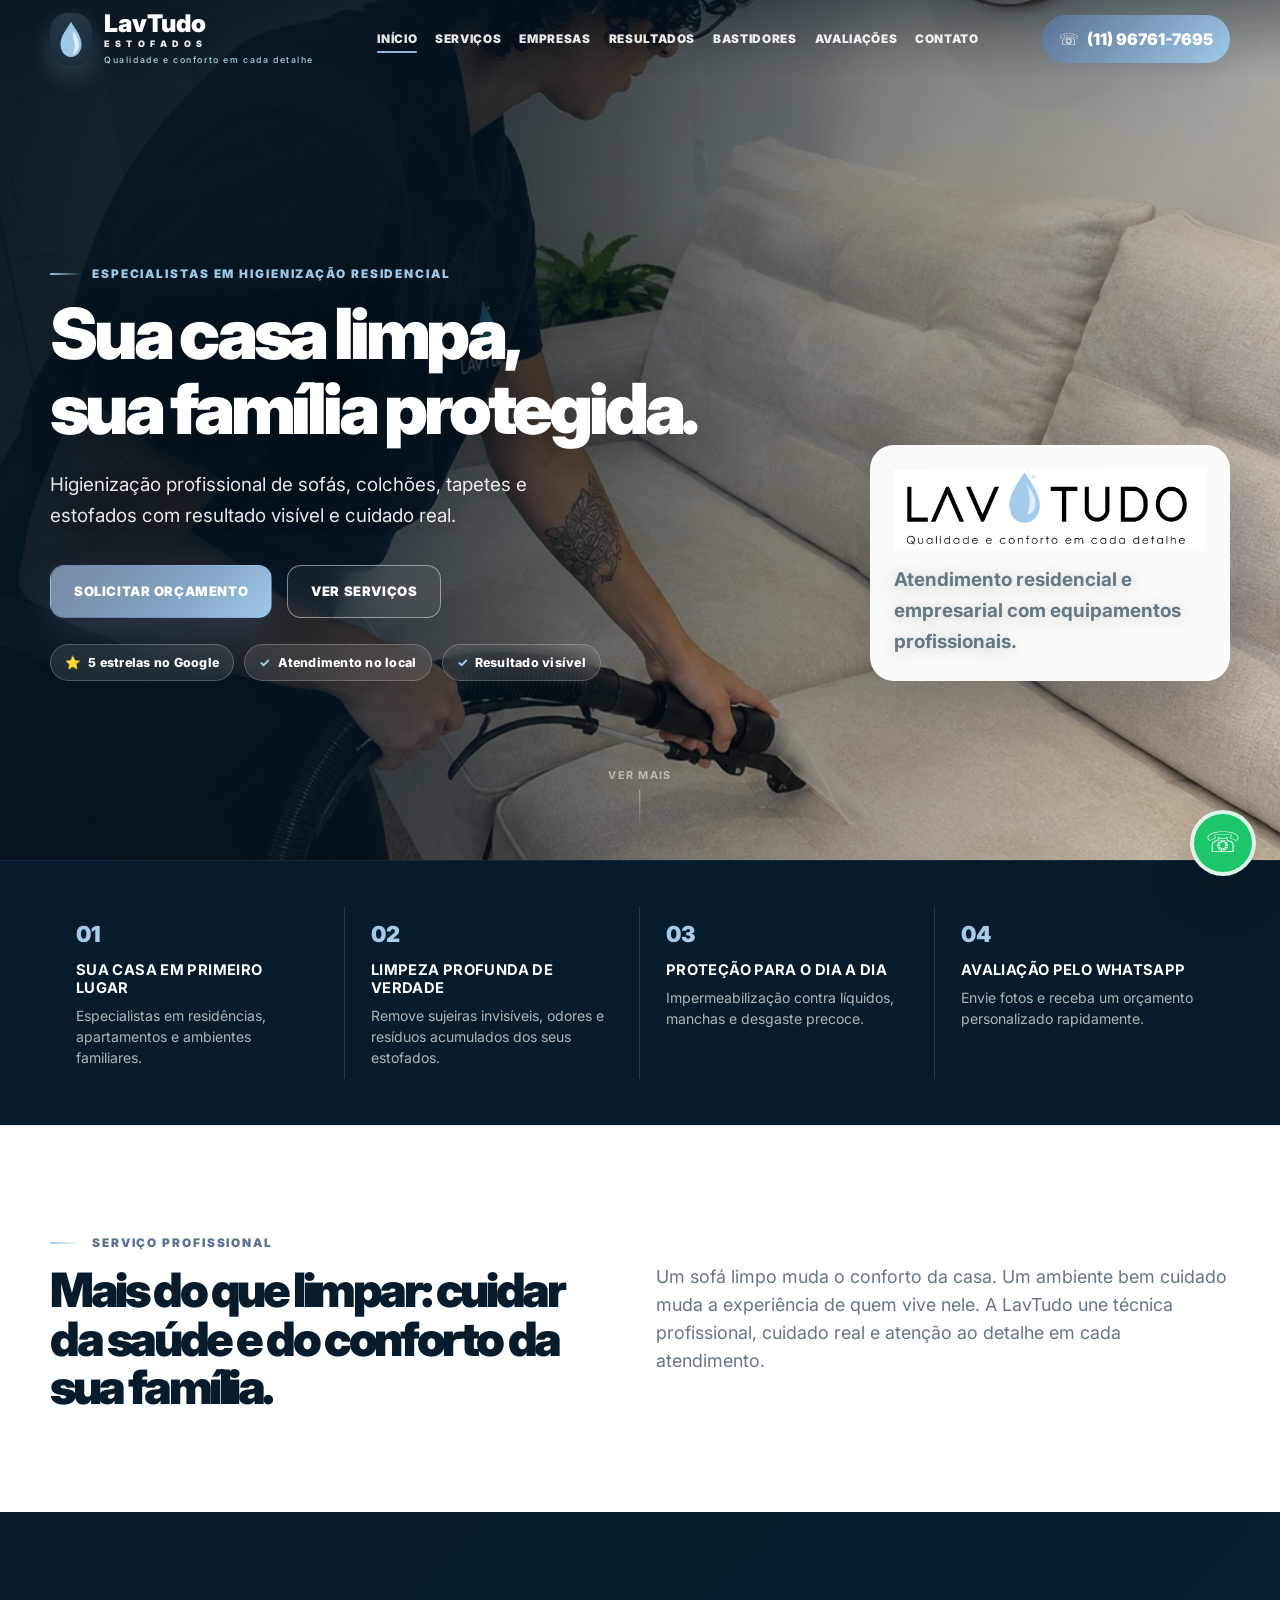
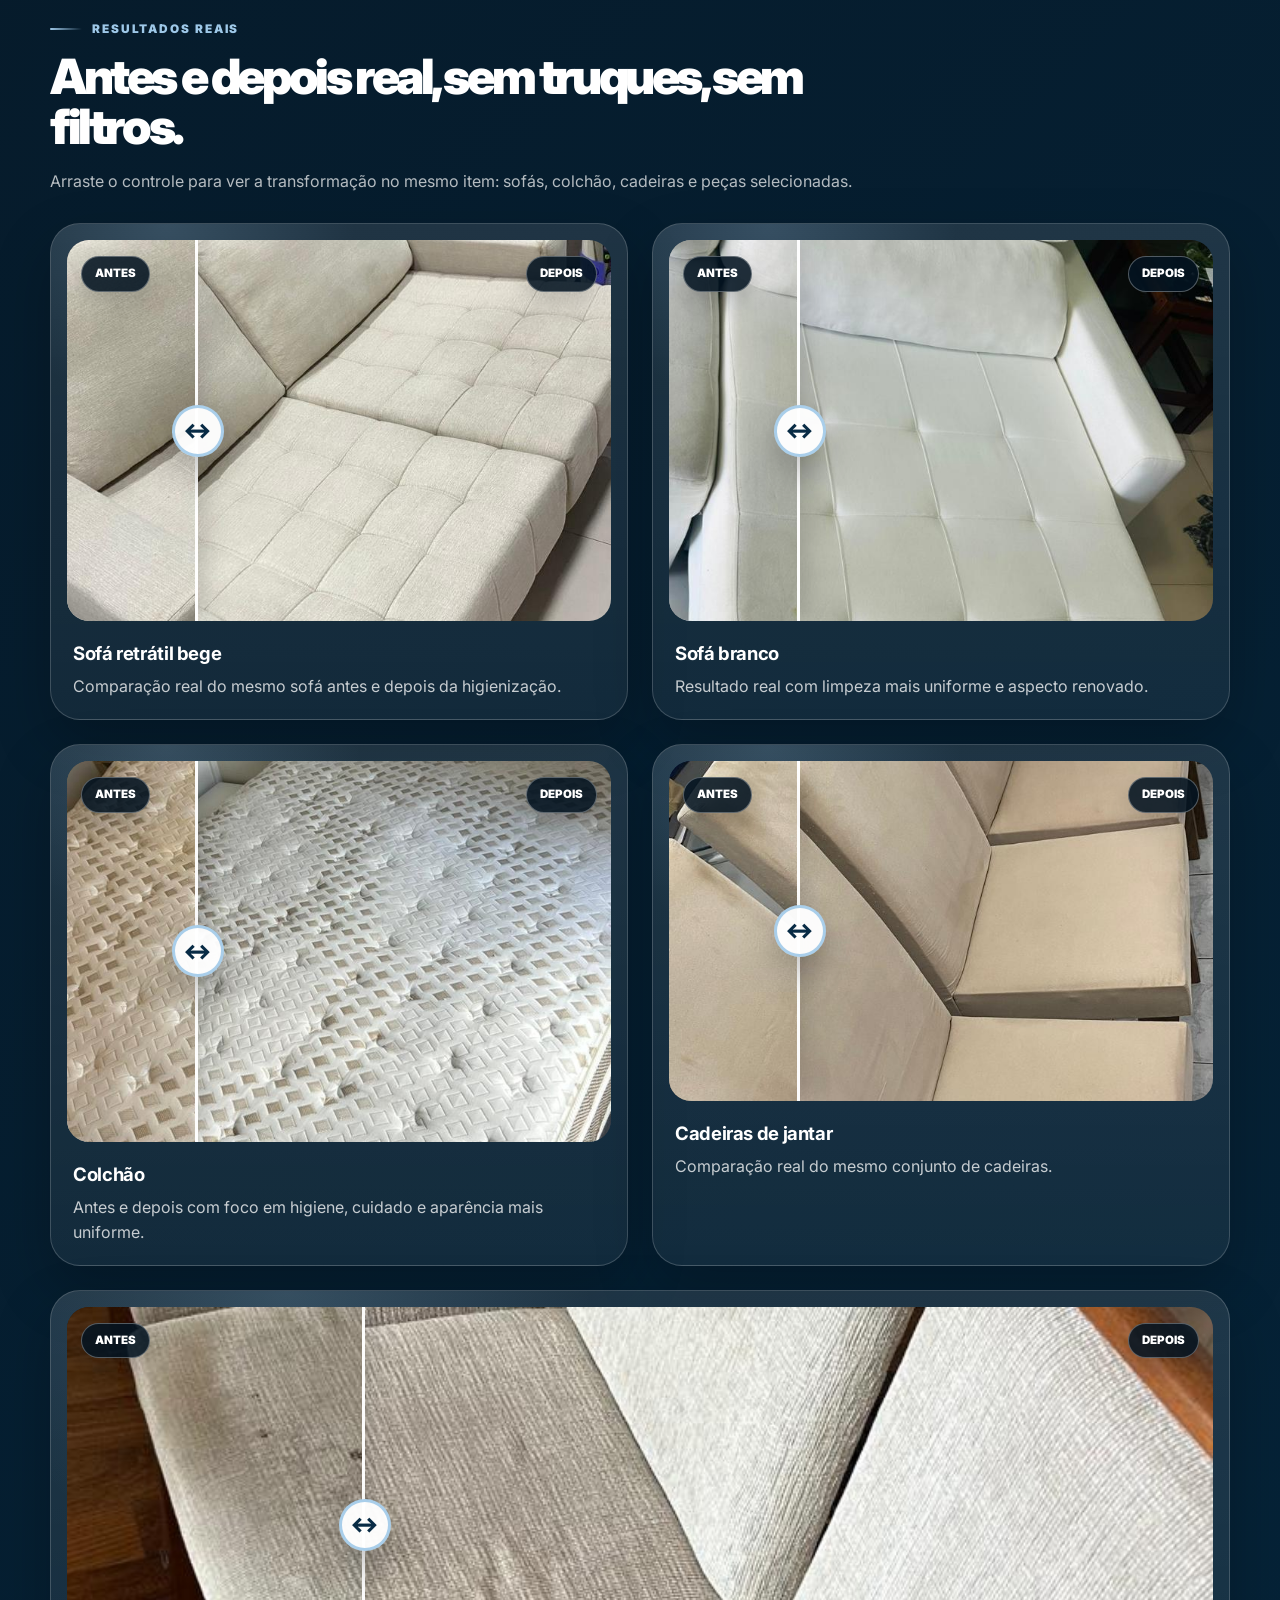
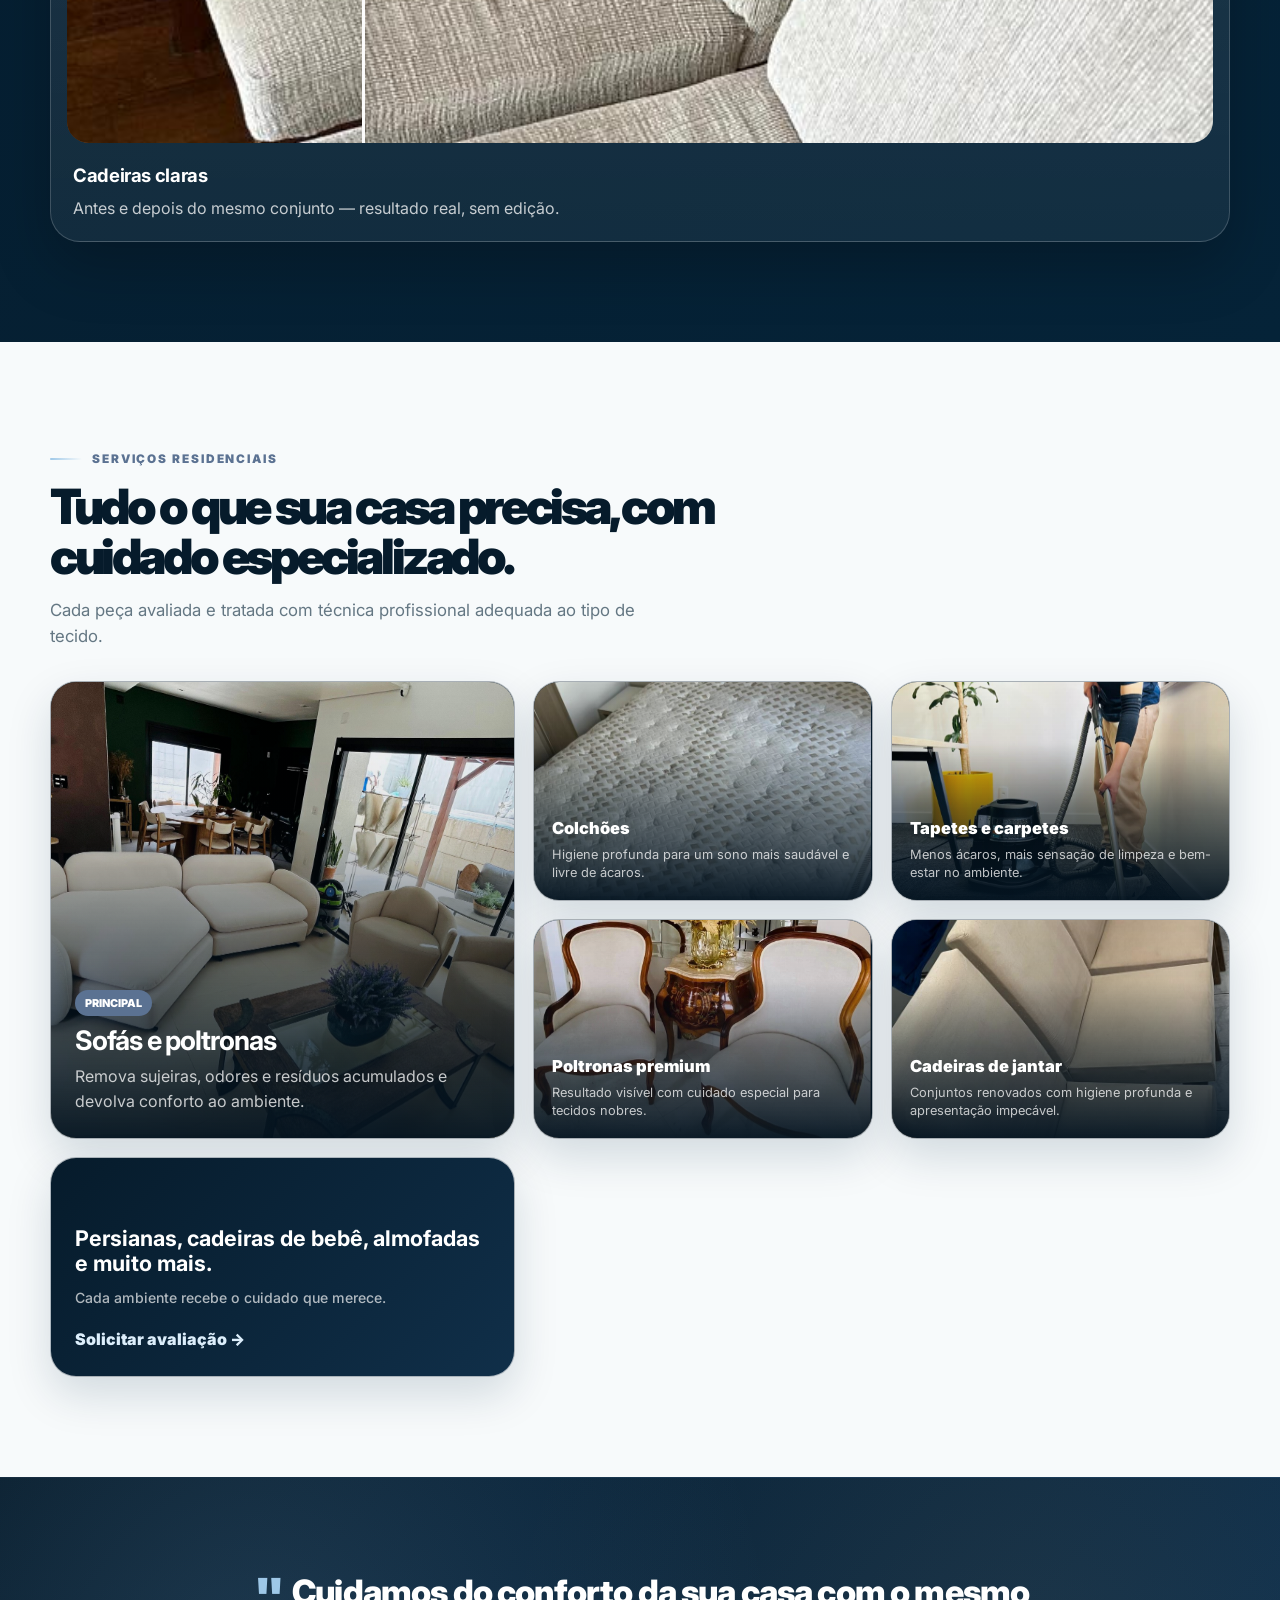
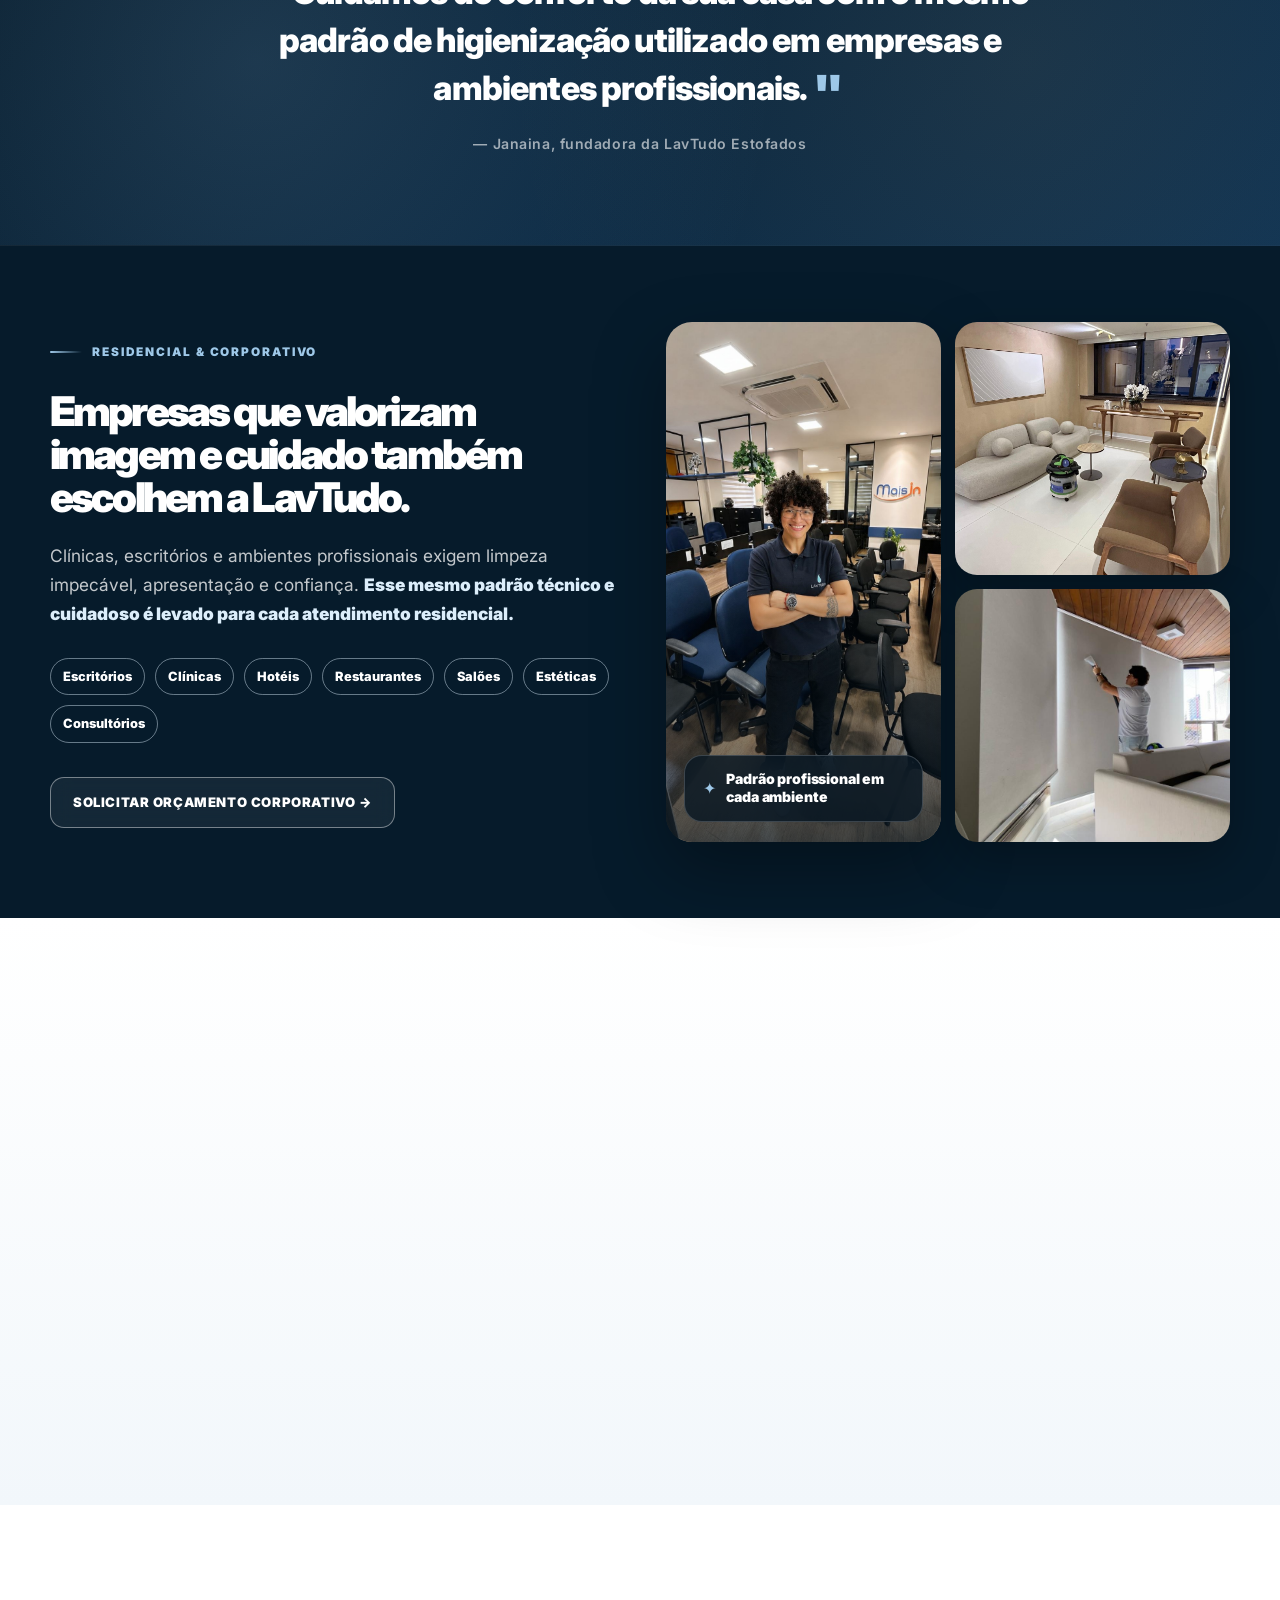
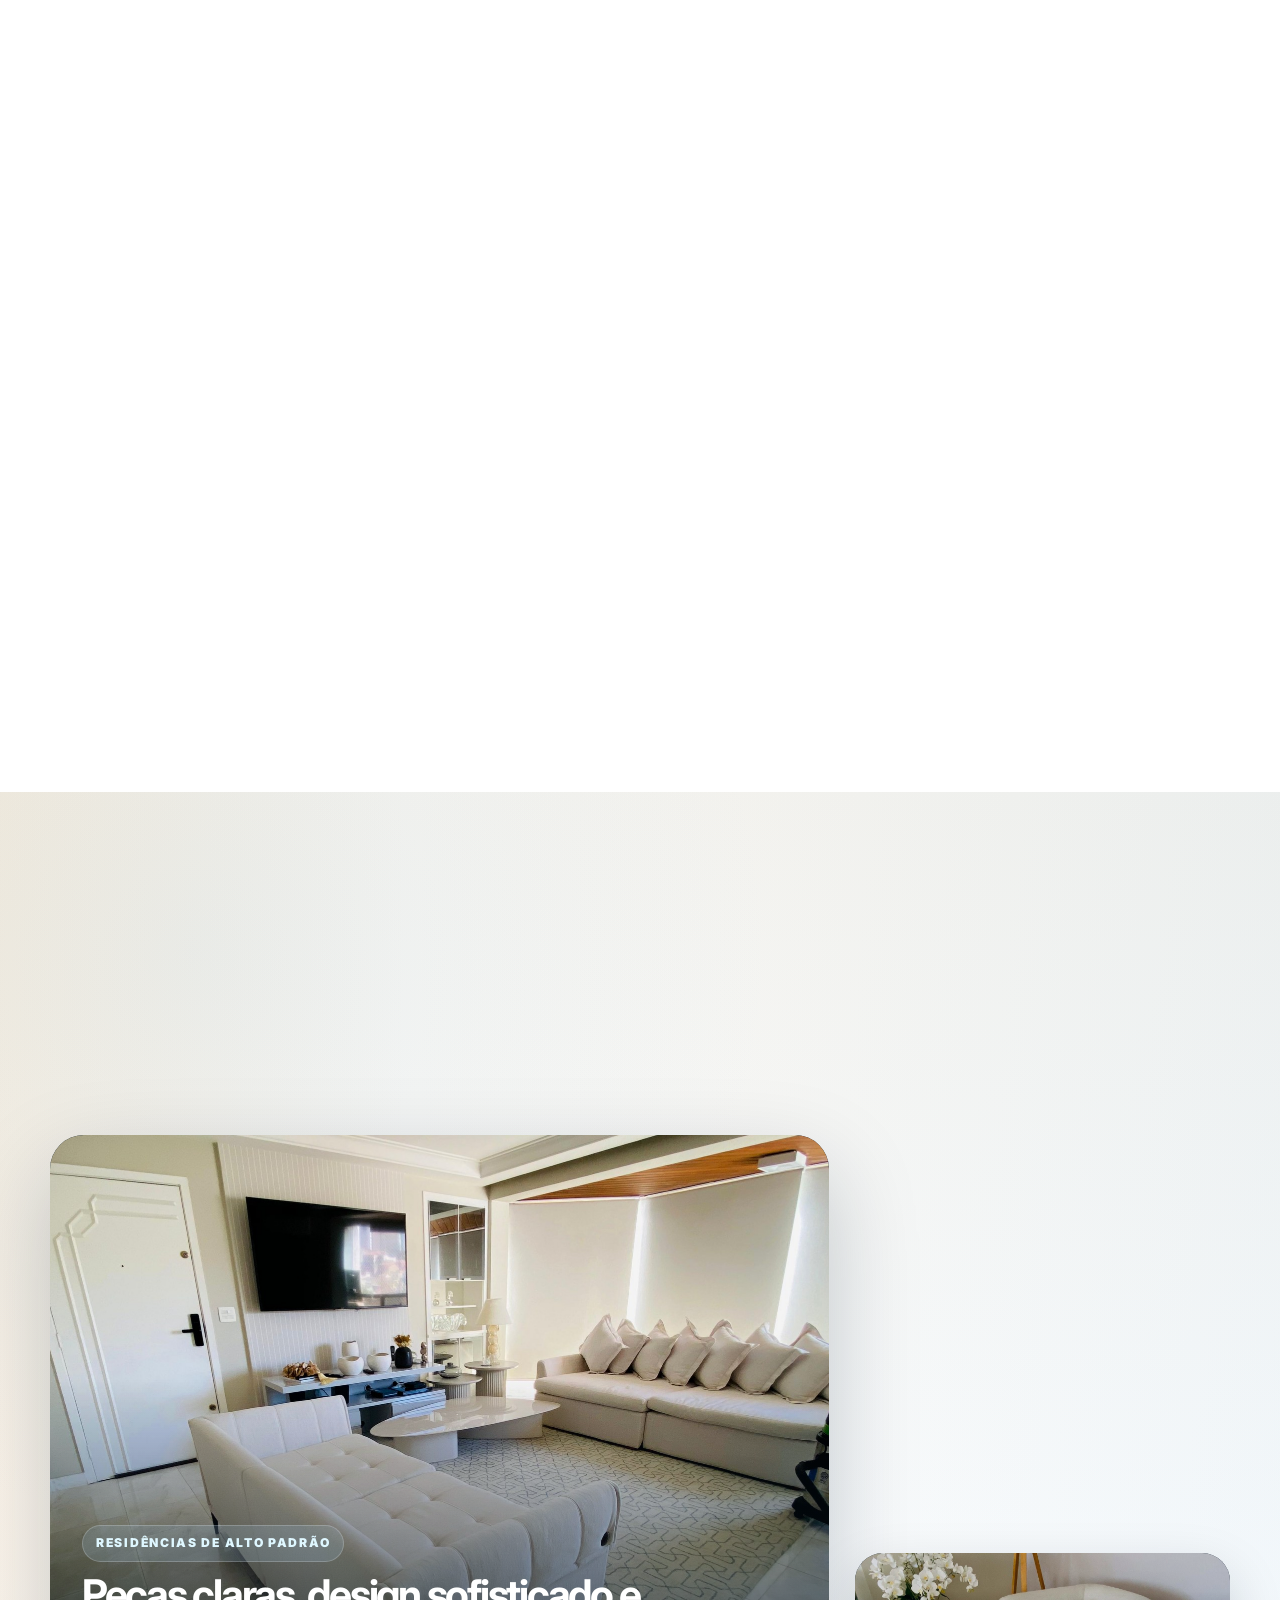
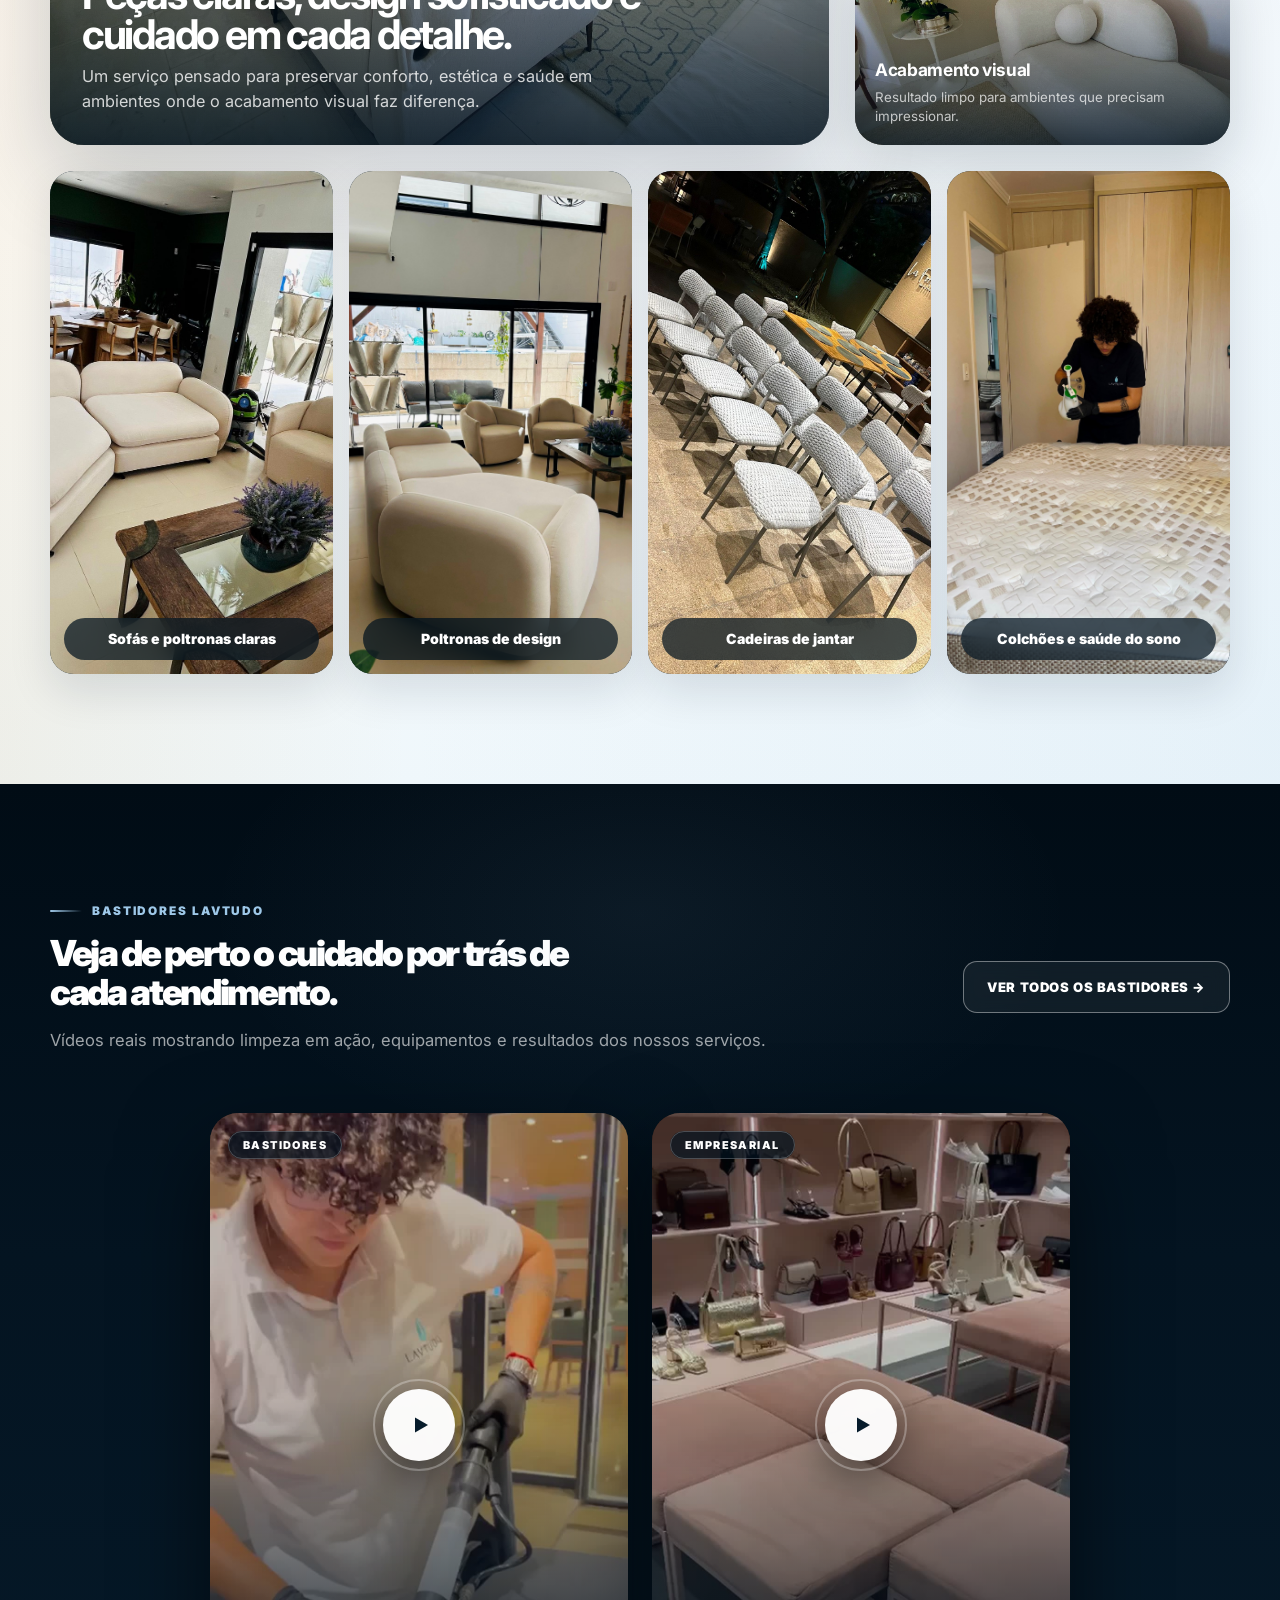
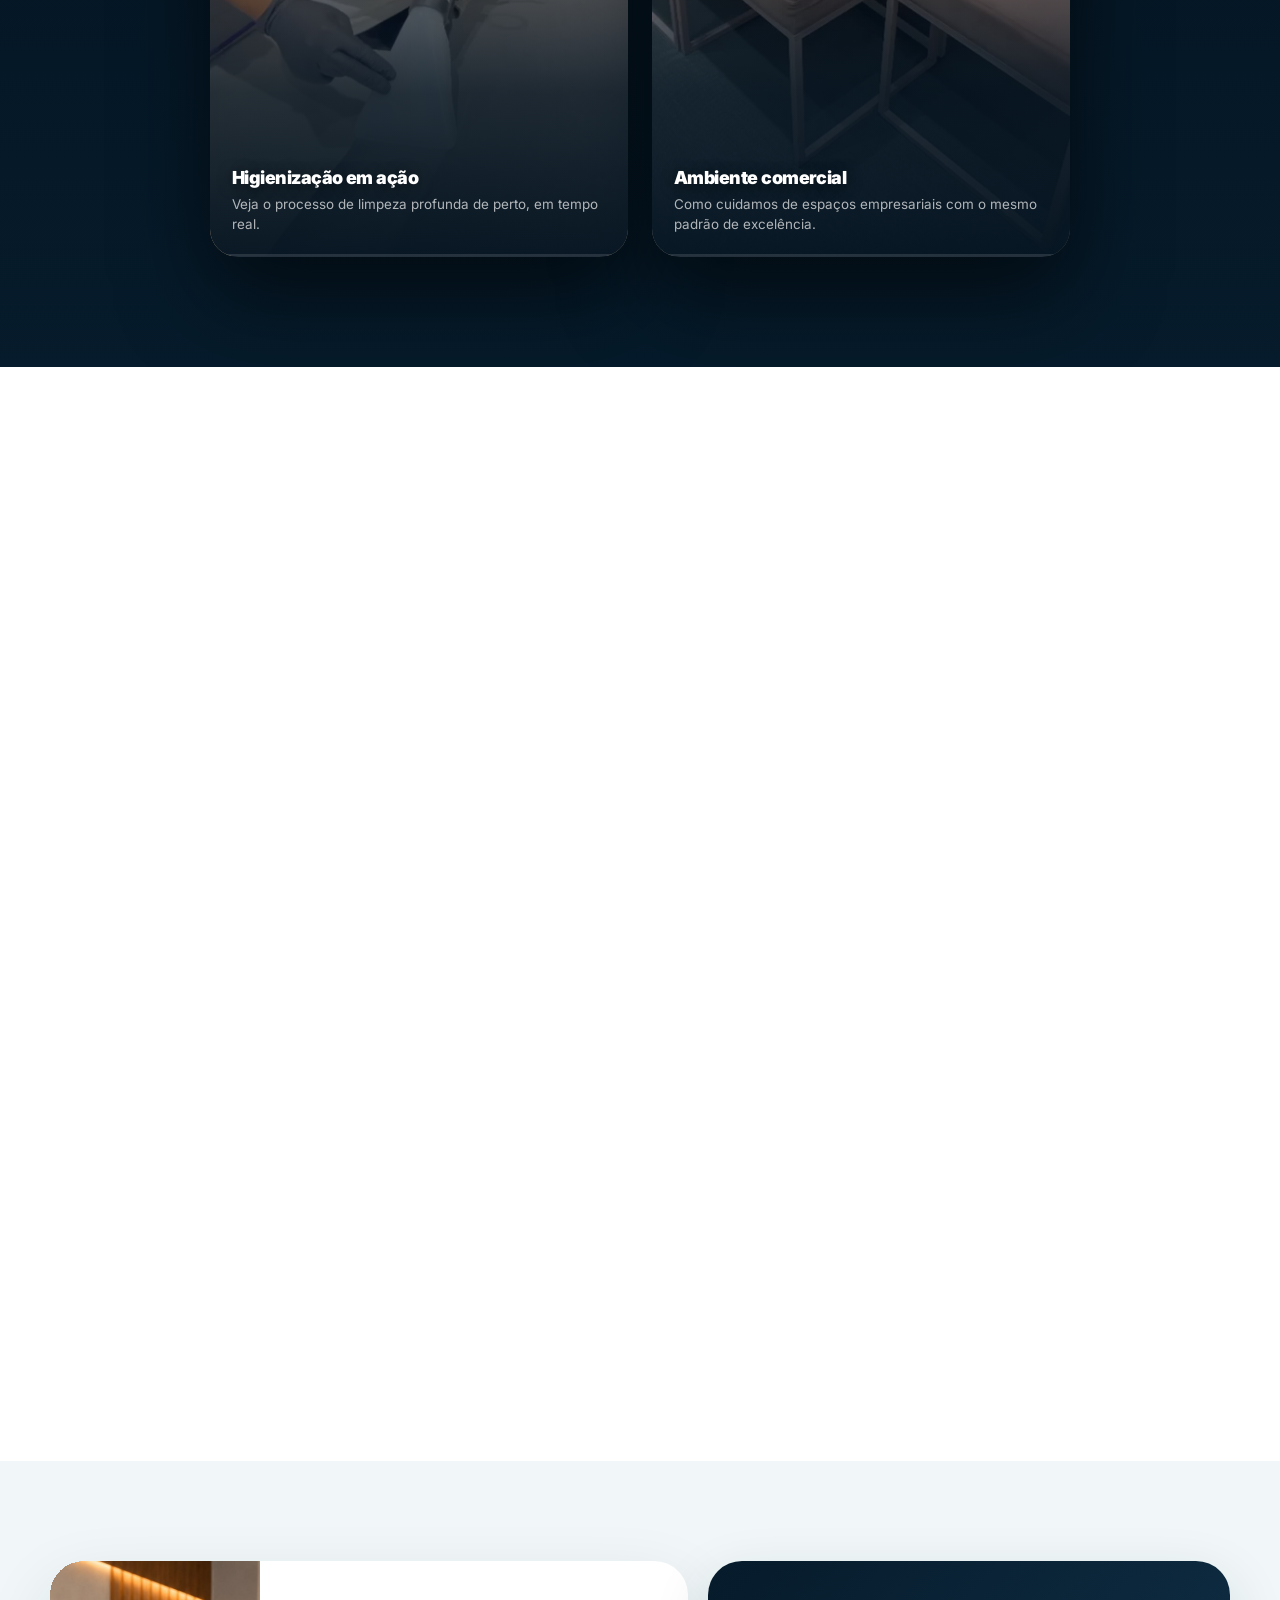
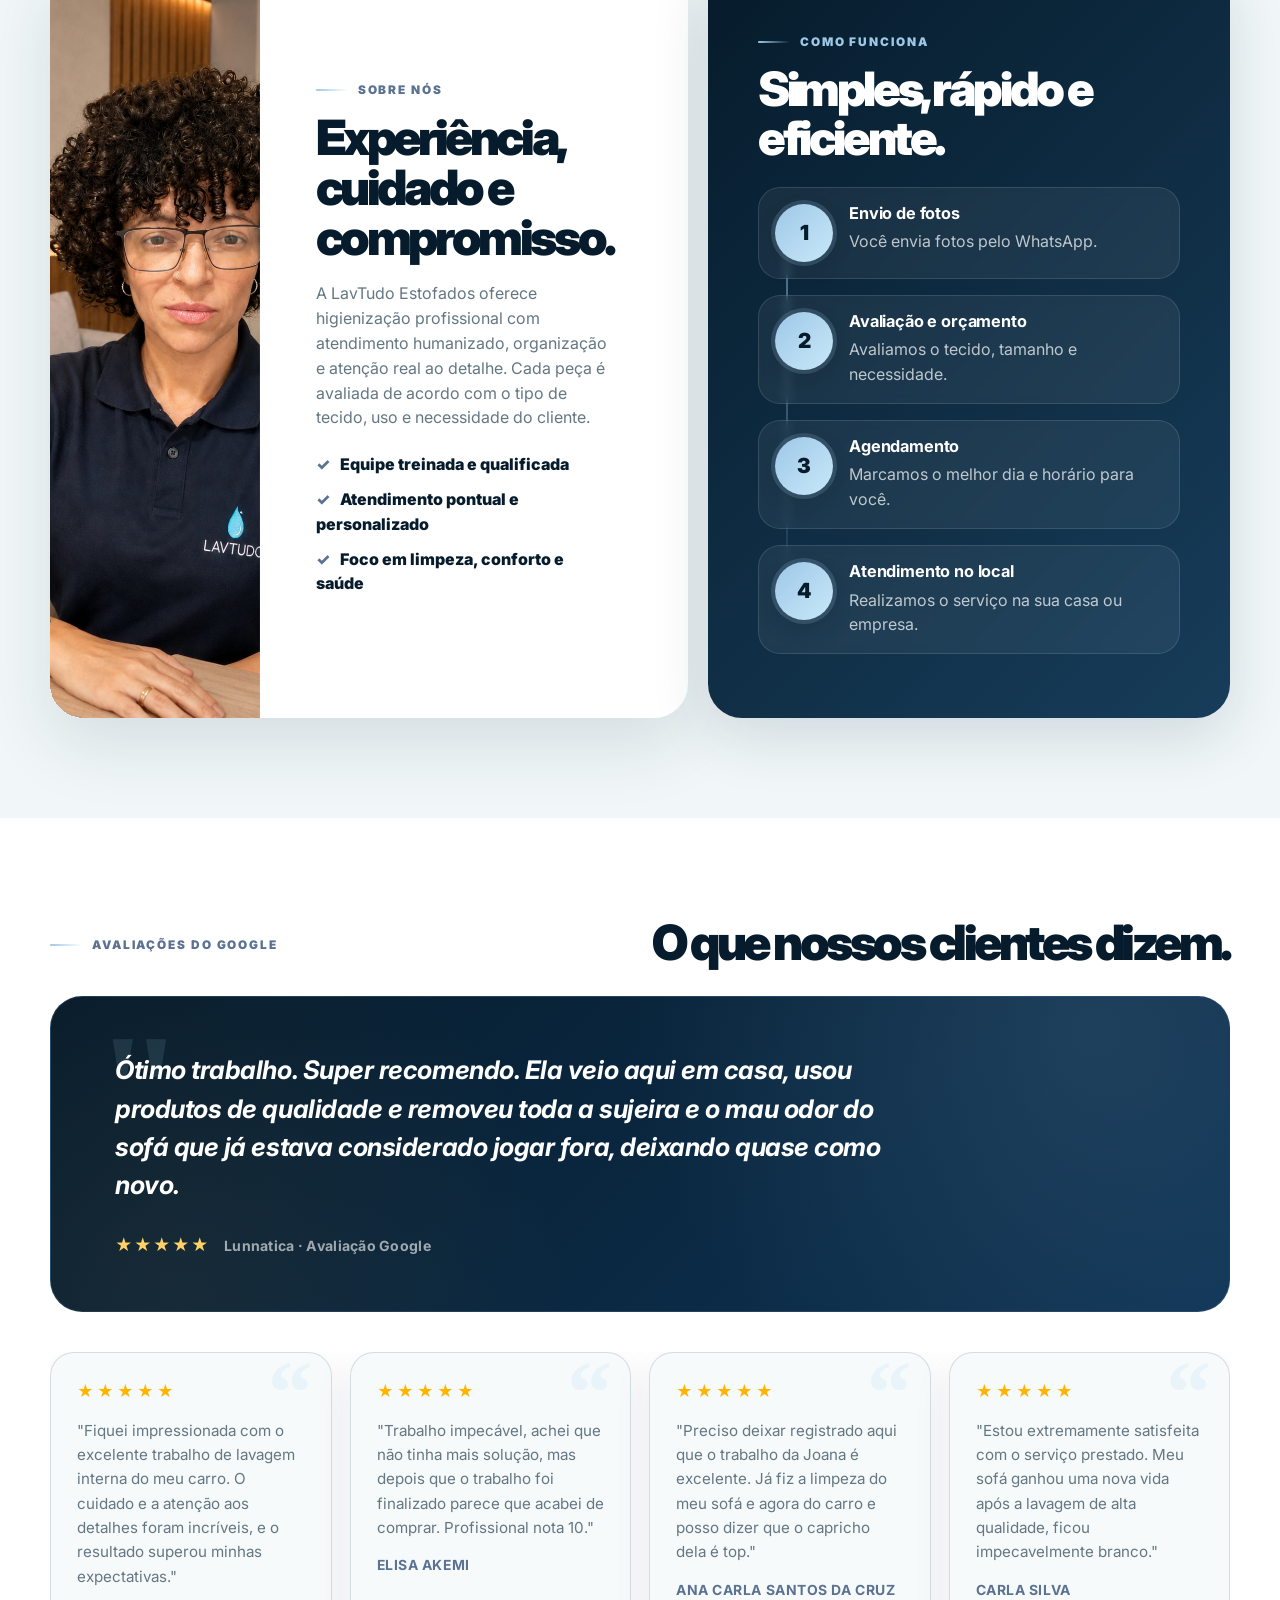
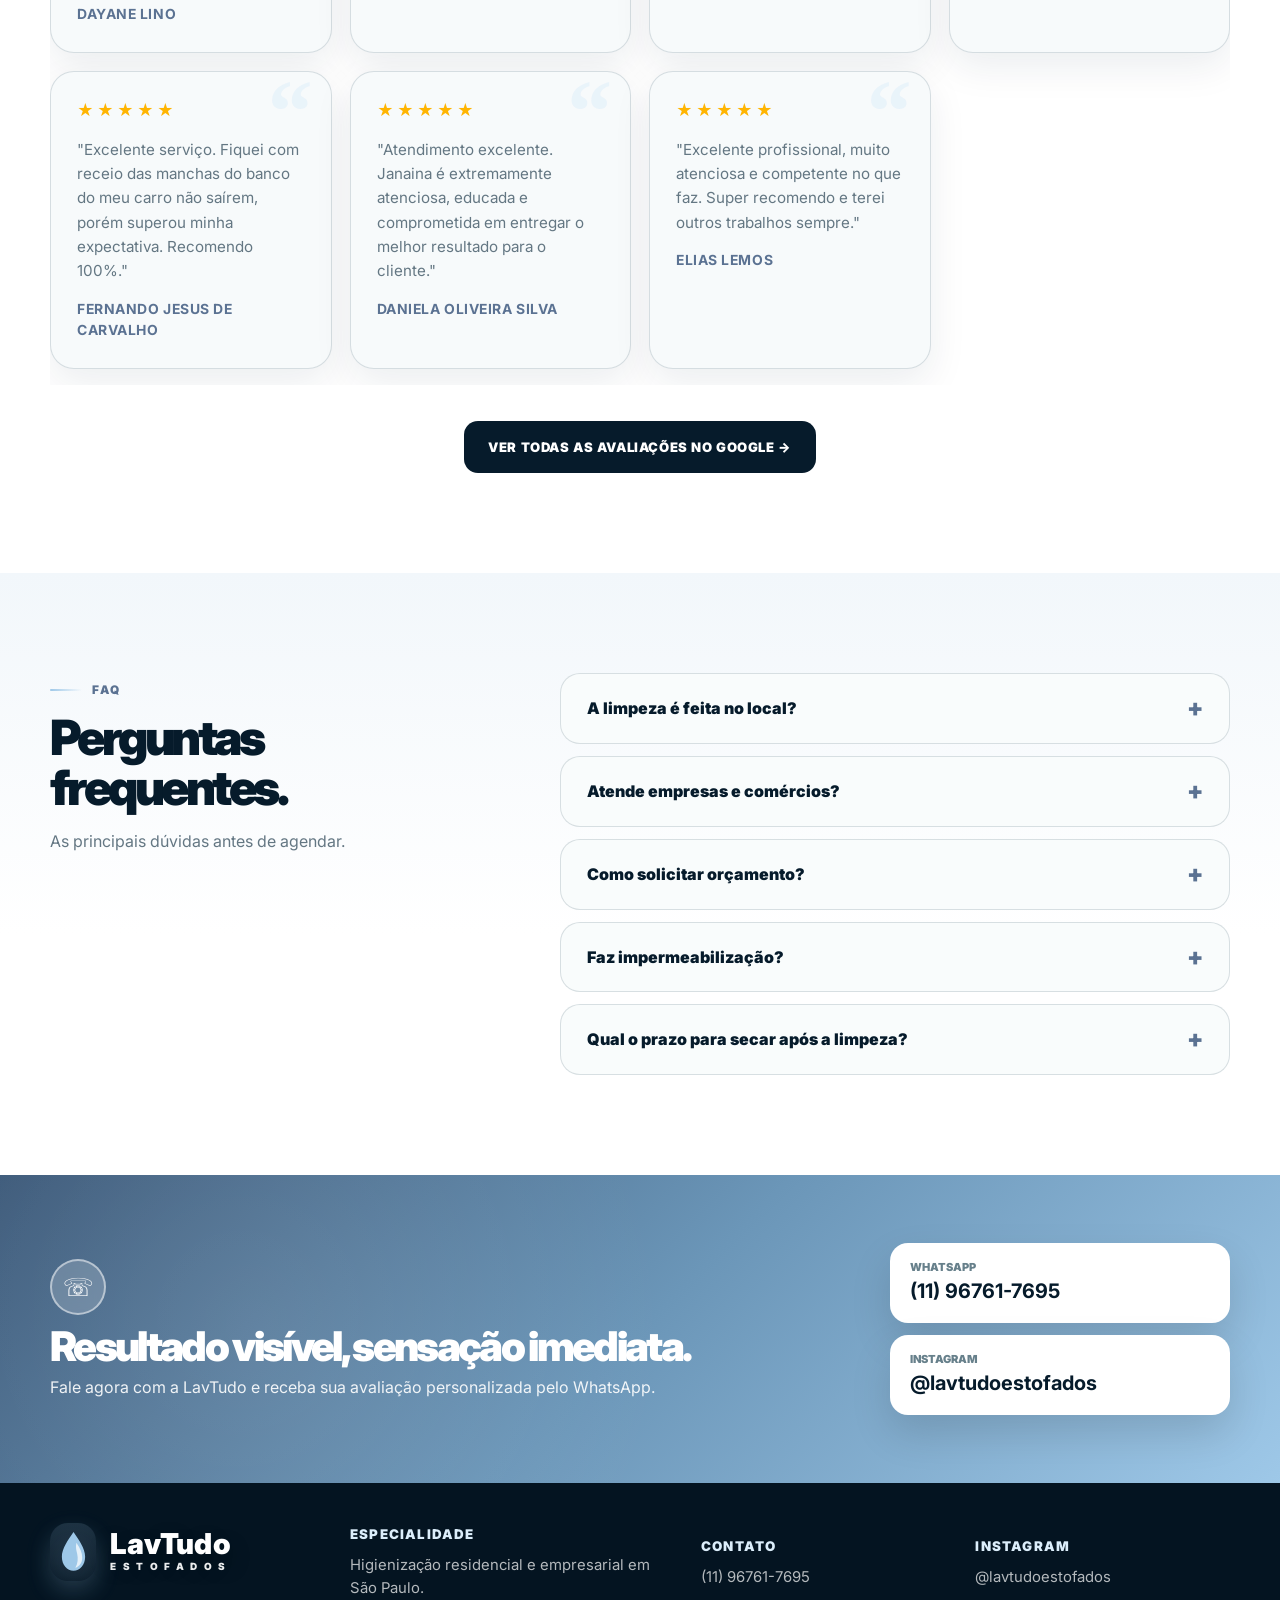
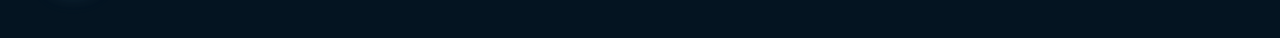
==== commit e4018779: "fix: fotos enterprise sem repeticao + revert video errado Vídeo enviado era gravacao de tela do celu" ====
--- a/index.html
+++ b/index.html
@@ -243,17 +243,17 @@
 
           <div class="enterprise-v2-photos reveal">
             <div class="ev2-photo-main">
-              <img src="assets/img/equipe-escritorio.jpg" alt="Profissional LavTudo higienizando cadeiras em ambiente corporativo" loading="lazy" />
+              <img src="assets/img/equipe-escritorio.jpg" alt="Profissional LavTudo em ambiente corporativo" loading="lazy" />
               <div class="ev2-badge">
                 <span class="ev2-badge-icon">✦</span>
                 Padrão profissional em cada ambiente
               </div>
             </div>
             <div class="ev2-photo-small">
-              <img src="assets/img/ambiente-corporativo-cadeiras.jpg" alt="Cadeiras corporativas higienizadas pela LavTudo" loading="lazy" />
+              <img src="assets/img/sala-premium-maquina.jpg" alt="Hall de hotel com sofá e poltronas higienizados pela LavTudo" loading="lazy" />
             </div>
             <div class="ev2-photo-small">
-              <img src="assets/img/hotel-hall-estofados.jpg" alt="Poltronas e estofados do hall de entrada de hotel higienizados pela LavTudo" loading="lazy" />
+              <img src="assets/img/persiana-limpeza.jpg" alt="Profissional LavTudo higienizando persianas em ambiente de alto padrão" loading="lazy" />
             </div>
           </div>
 
@@ -403,23 +403,6 @@
               <div class="vcard-overlay">
                 <strong>Ambiente comercial</strong>
                 <p>Como cuidamos de espaços empresariais com o mesmo padrão de excelência.</p>
-              </div>
-              <div class="vcard-progress"><div class="vcard-progress-bar"></div></div>
-            </div>
-          </div>
-
-          <div class="vcard reveal">
-            <div class="vcard-media">
-              <video preload="metadata" poster="assets/img/poster-hotel-hall.jpg" muted playsinline>
-                <source src="assets/videos/bastidores-hotel-hall.mp4" type="video/mp4">
-              </video>
-              <button class="vplay-btn" type="button" aria-label="Reproduzir vídeo">
-                <svg width="24" height="24" viewBox="0 0 24 24" aria-hidden="true"><path d="M6 4.5l13 7.5-13 7.5V4.5z" fill="currentColor"/></svg>
-              </button>
-              <div class="vcard-top"><span class="vcard-tag">Hotel</span></div>
-              <div class="vcard-overlay">
-                <strong>Hall de entrada de hotel</strong>
-                <p>Ambiente limpo é ambiente seguro — padrão hoteleiro com cuidado LavTudo.</p>
               </div>
               <div class="vcard-progress"><div class="vcard-progress-bar"></div></div>
             </div>
--- a/style.css
+++ b/style.css
@@ -1269,12 +1269,12 @@
   line-height:1.08;
 }
 
-/* Grid — 3 cards, centralizado */
+/* Grid — 2 cards centralizados */
 .vlog-grid{
   display:grid !important;
-  grid-template-columns:repeat(3,1fr) !important;
-  gap:20px !important;
-  max-width:1080px !important;
+  grid-template-columns:1fr 1fr !important;
+  gap:24px !important;
+  max-width:860px !important;
   margin:0 auto !important;
 }
 
@@ -1474,18 +1474,12 @@
 /* Remove old vcard-info styles */
 .vcard-info{display:none !important}
 
-/* Responsive — 3 cards */
-@media(max-width:1000px){
-  .vlog-grid{
-    grid-template-columns:1fr 1fr !important;
-    max-width:700px !important;
-  }
-}
+/* Responsive — 2 cards */
 @media(max-width:860px){
   .vlog-grid{
-    grid-template-columns:1fr 1fr !important;
-    max-width:600px !important;
-    gap:16px !important;
+    grid-template-columns:1fr !important;
+    max-width:420px !important;
+    gap:20px !important;
   }
   .vcard-media{
     aspect-ratio:4/5 !important;
@@ -1497,10 +1491,7 @@
 }
 @media(max-width:560px){
   .vlog-home{padding:72px 0 !important}
-  .vlog-grid{
-    grid-template-columns:1fr !important;
-    max-width:100% !important;
-  }
+  .vlog-grid{max-width:100% !important}
   .vcard-media{aspect-ratio:3/4 !important}
   .vplay-btn{width:58px !important;height:58px !important}
   .vcard-overlay strong{font-size:1rem !important}
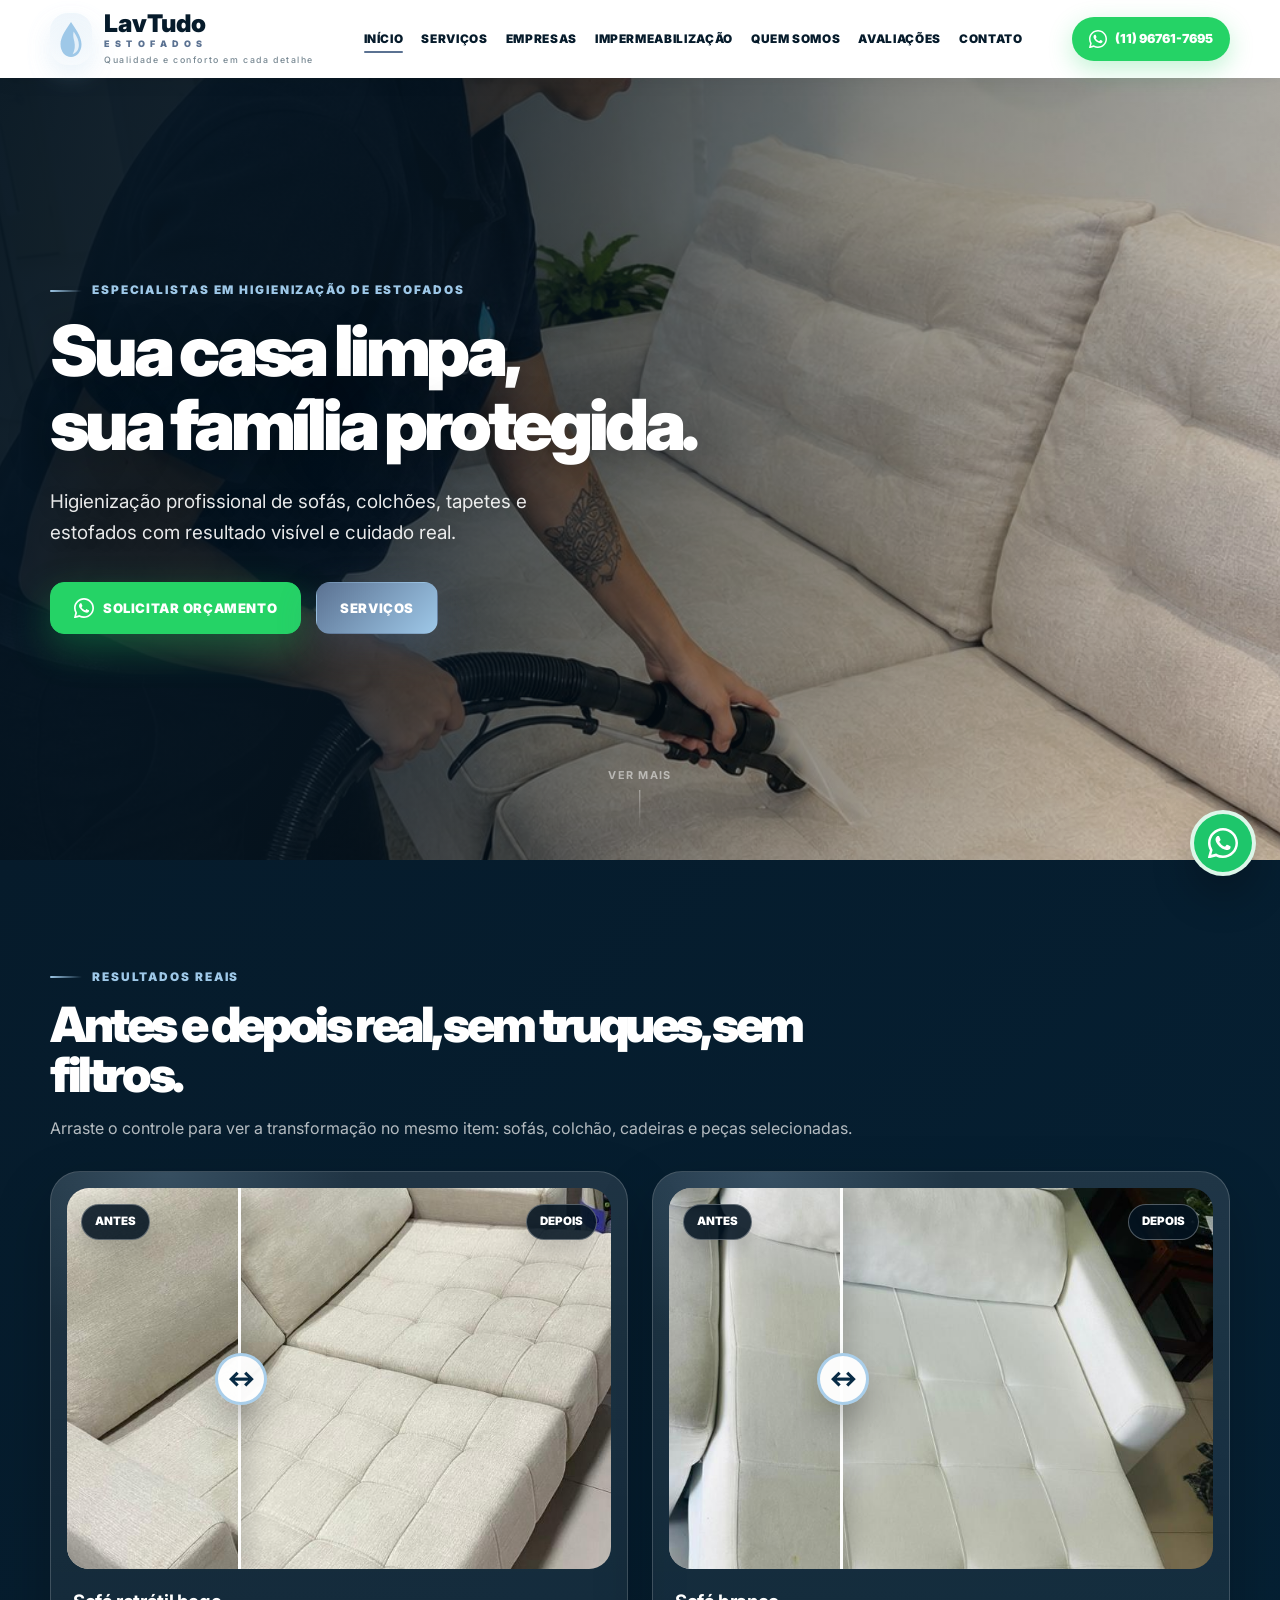
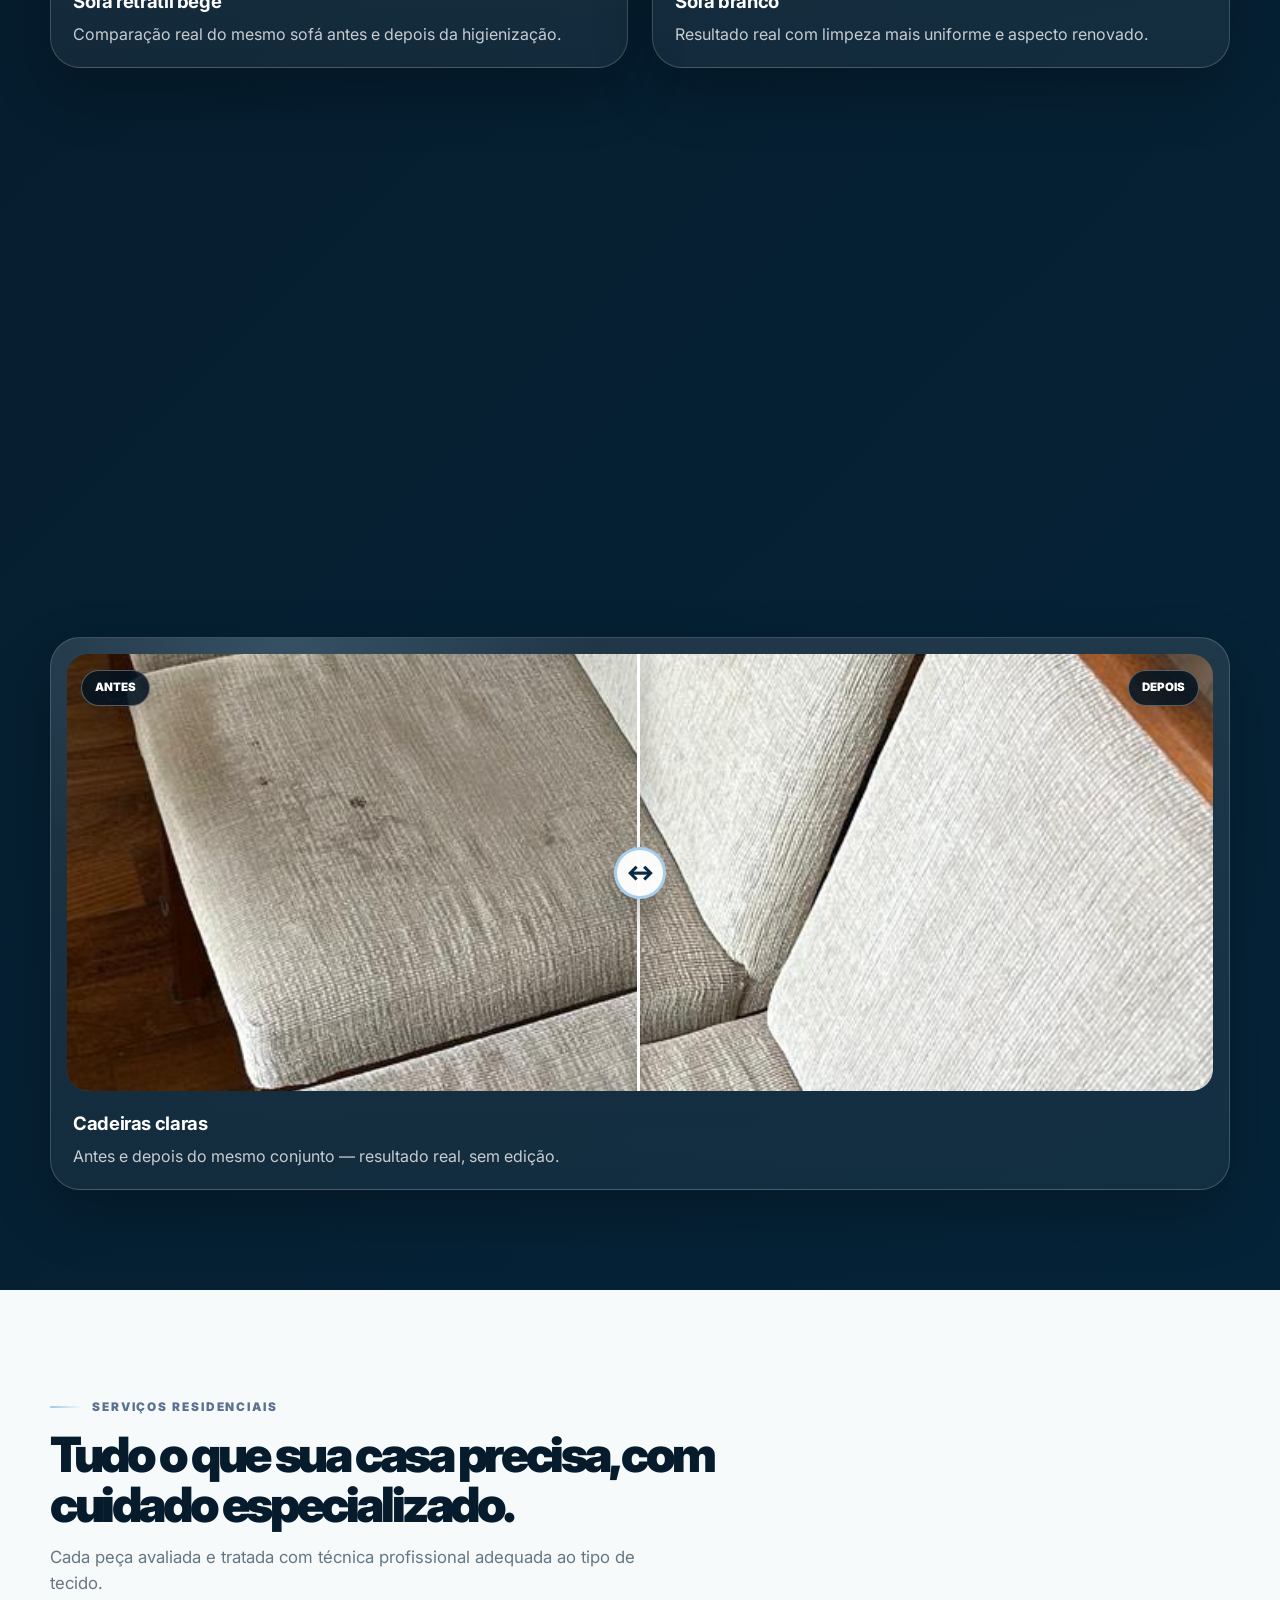
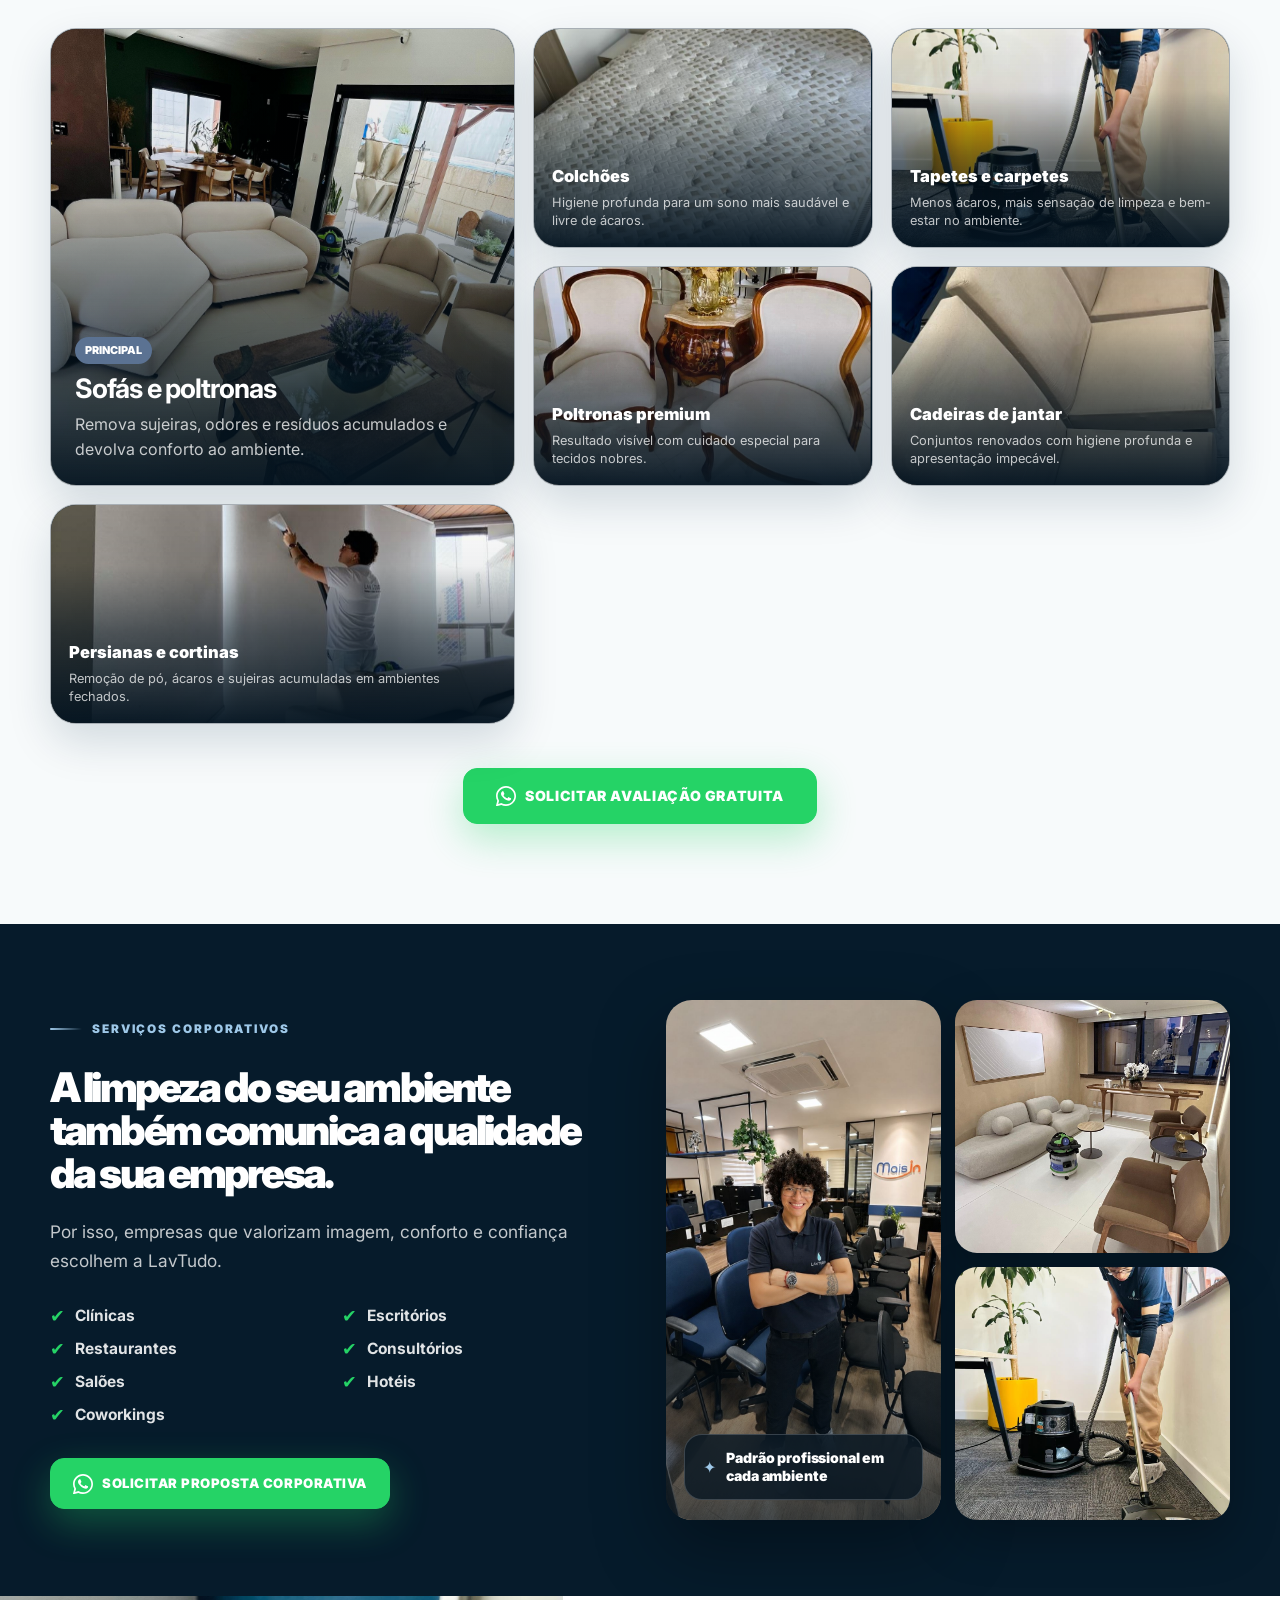
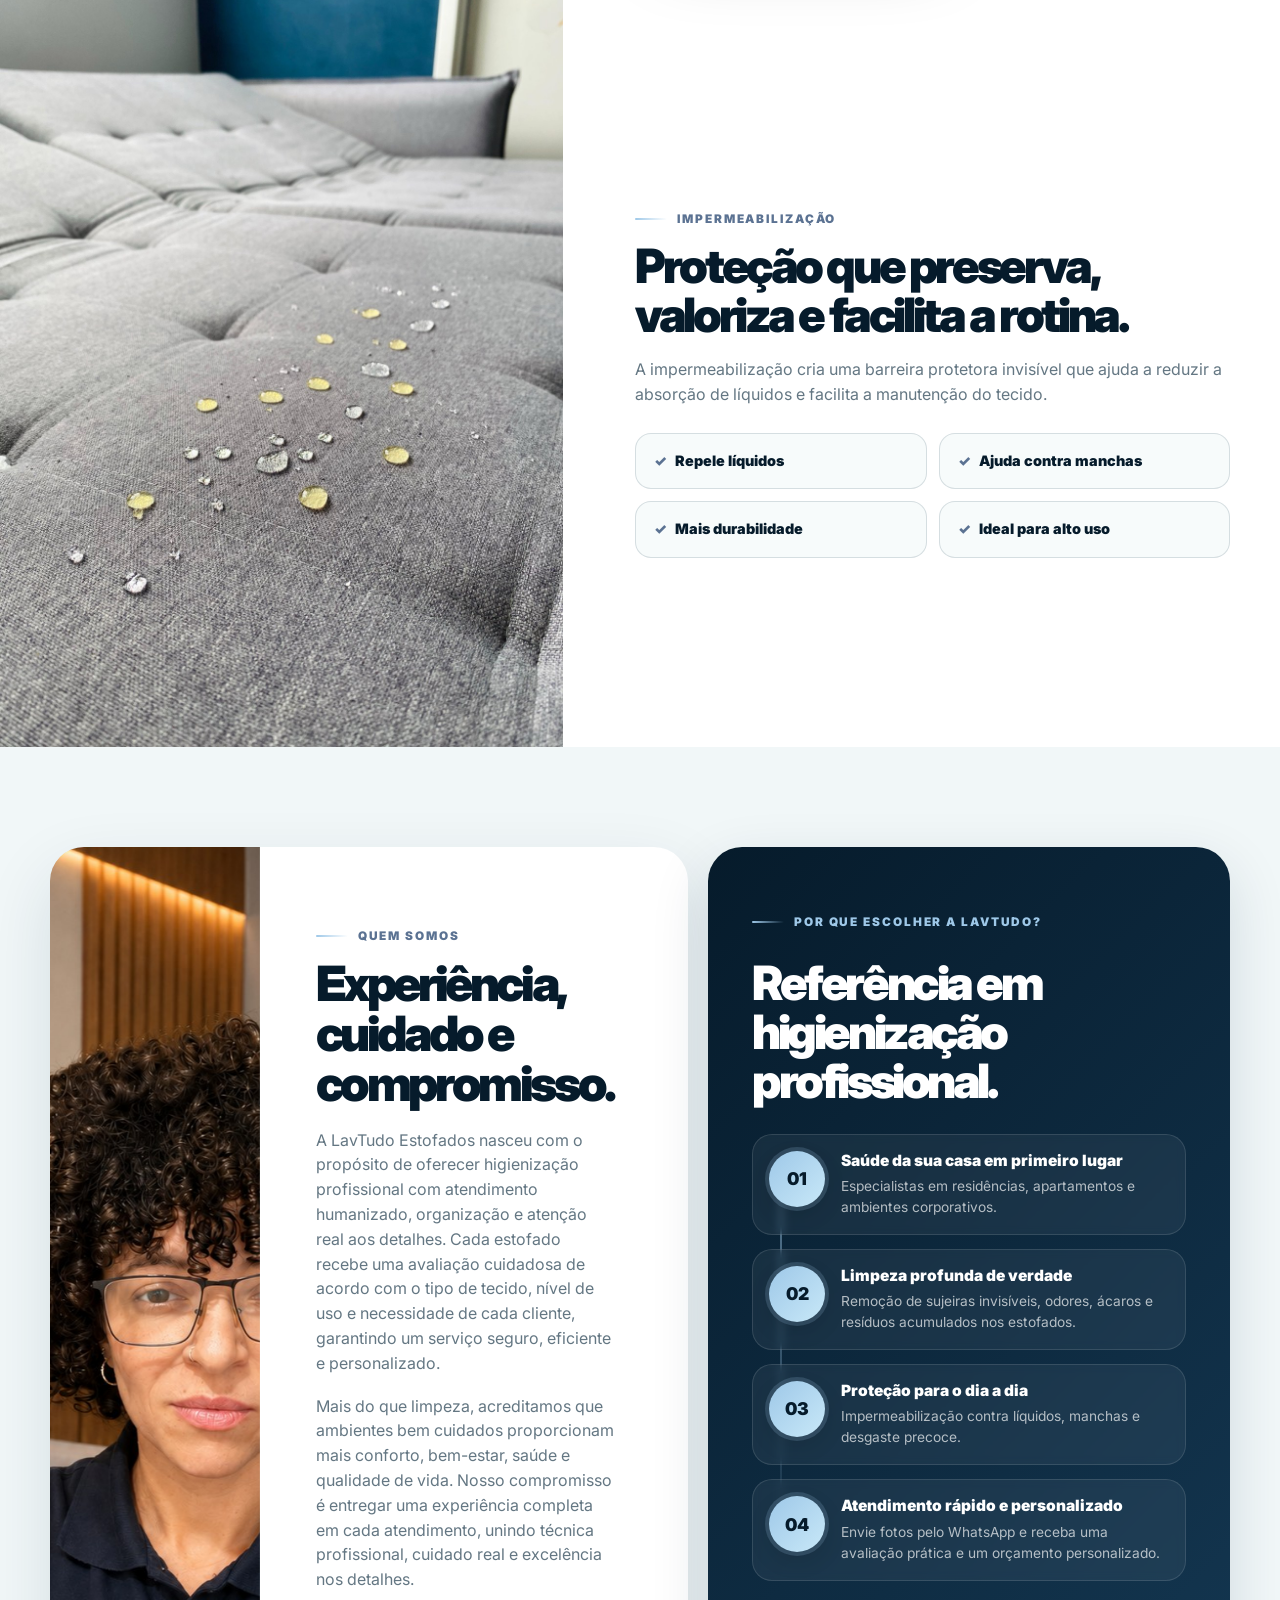
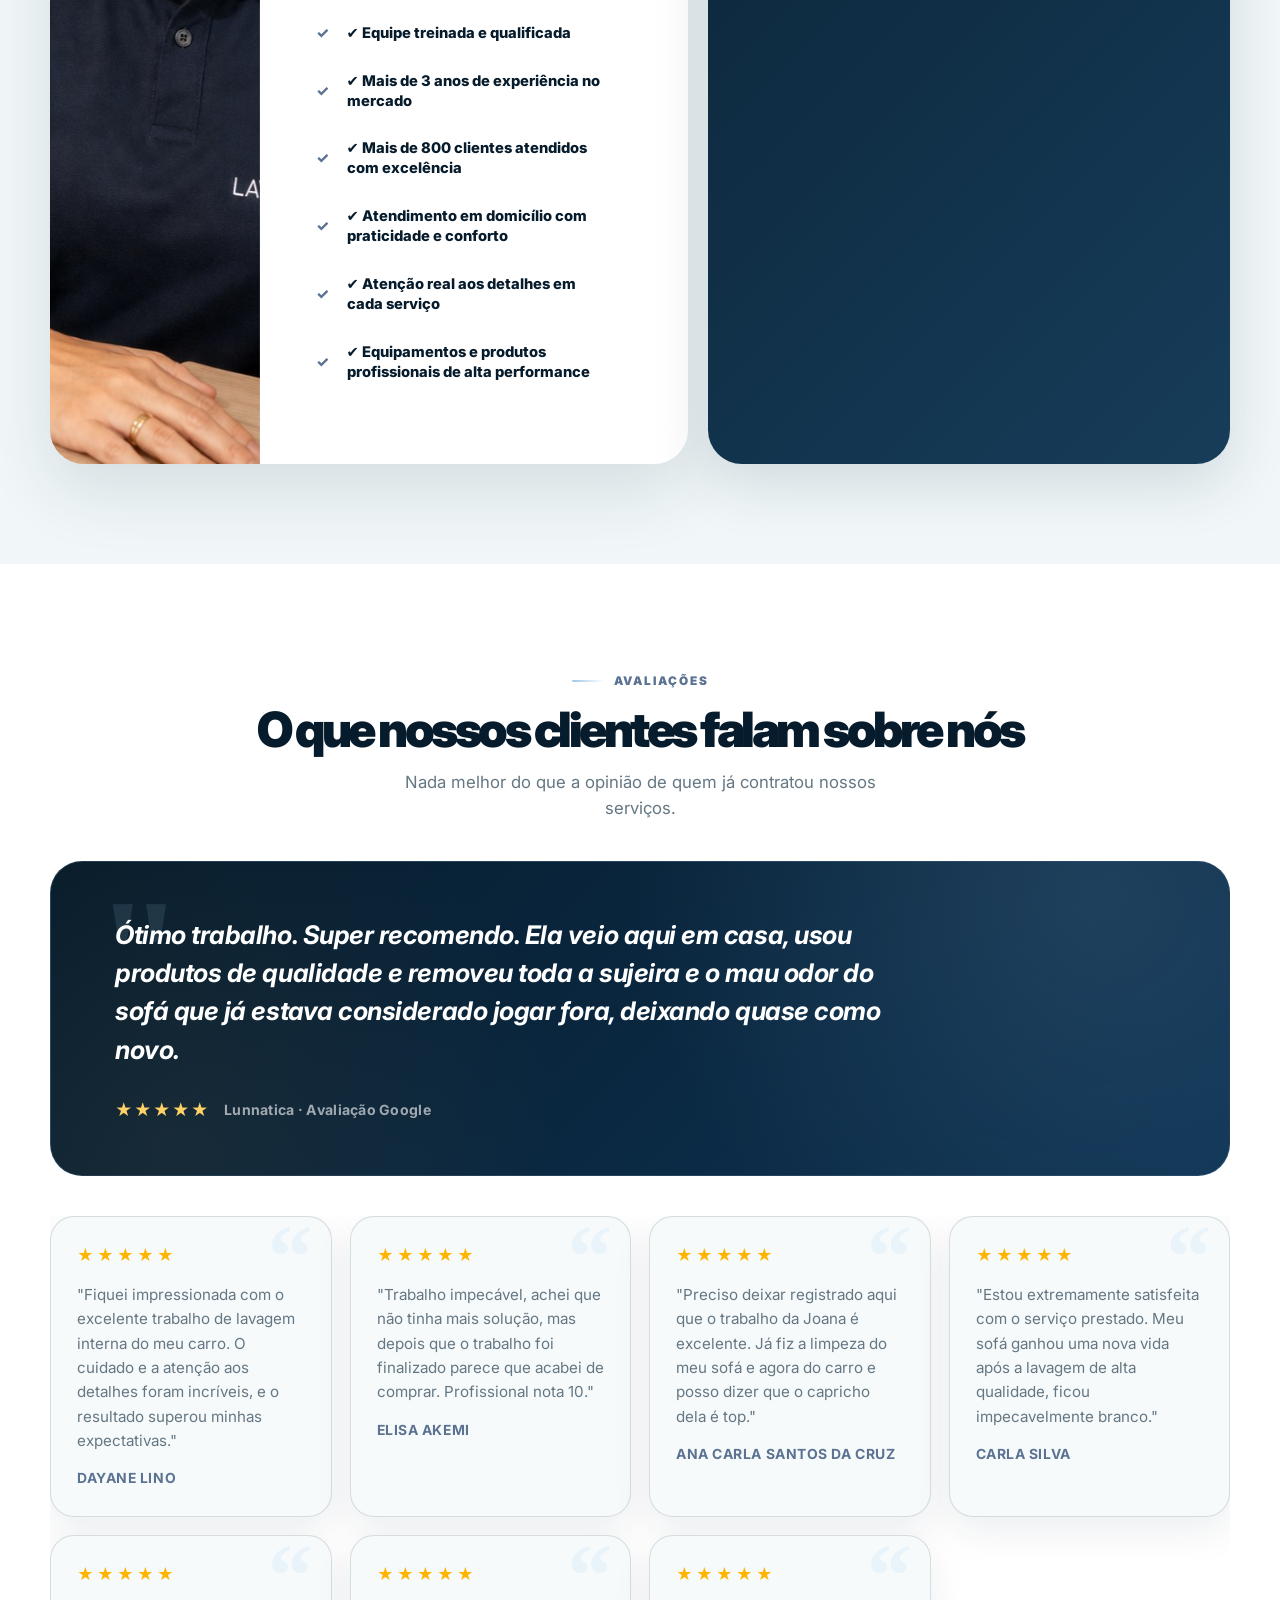
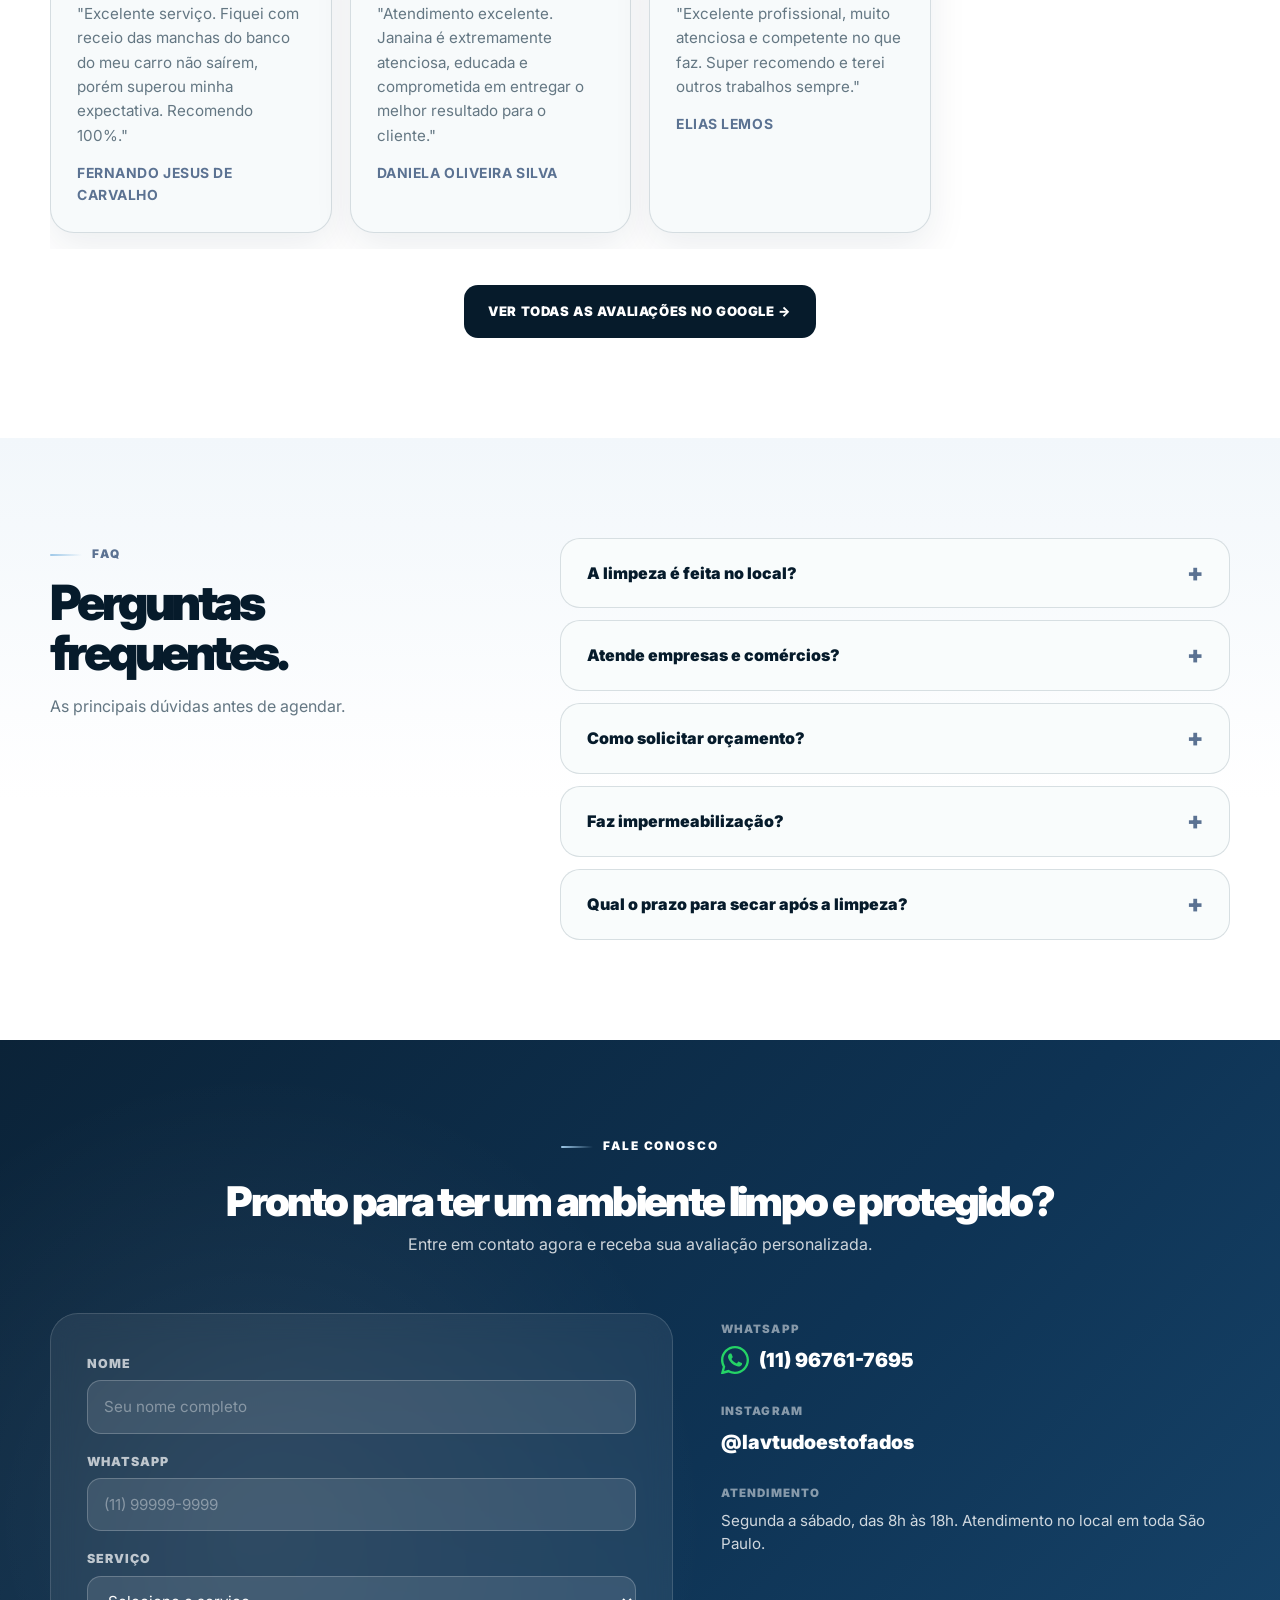
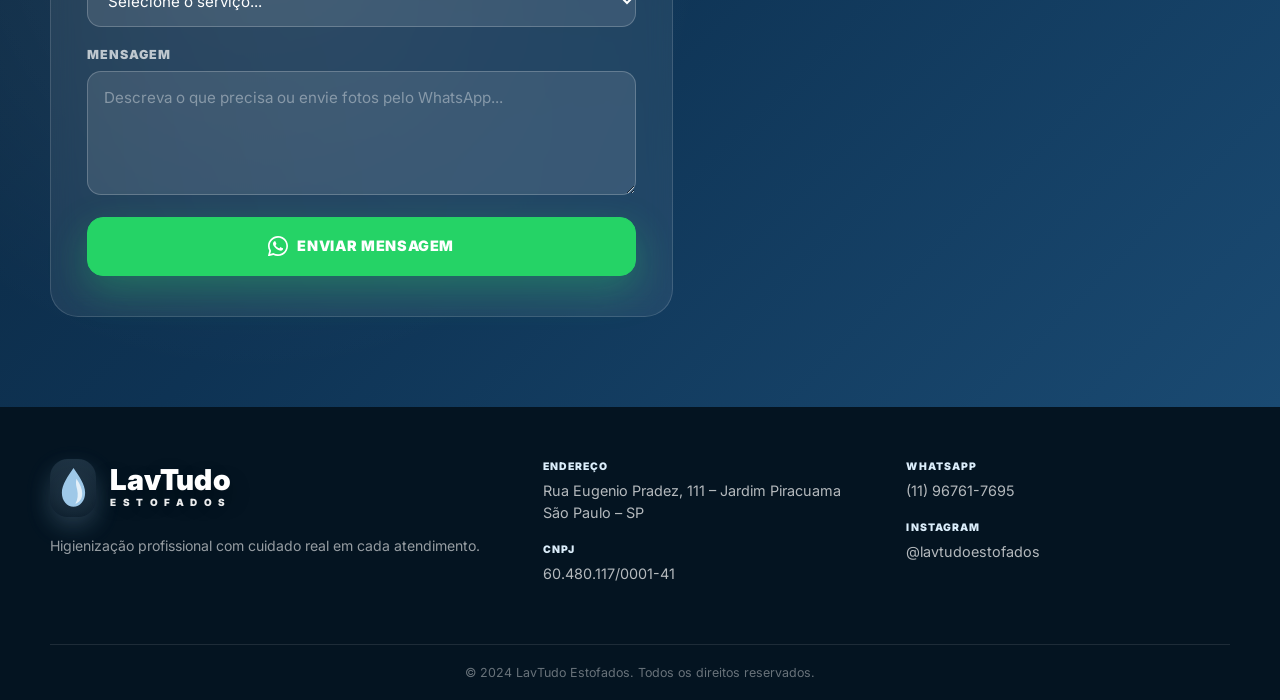
==== commit 519f620c: "Implementa todas as alteracoes do PDF da cliente: header branca, botoes WhatsApp verdes, remove 6 se" ====
--- a/index.html
+++ b/index.html
@@ -1,4 +1,4 @@
-﻿<!DOCTYPE html>
+<!DOCTYPE html>
 <html lang="pt-BR">
 <head>
 
@@ -27,34 +27,40 @@
 <body>
   <a class="skip-link" href="#conteudo">Pular para o conteúdo</a>
 
-<header class="site-header" id="topo">
+<!-- ═══════════════════════════════════════
+     HEADER — FAIXA BRANCA
+═══════════════════════════════════════ -->
+<header class="site-header site-header-white" id="topo">
   <div class="container nav-wrap">
 
-        <a href="#inicio" class="brand brand-clean" aria-label="LavTudo Estofados">
-          <span class="brand-mark" aria-hidden="true">
-            <svg viewBox="0 0 64 84" xmlns="http://www.w3.org/2000/svg">
-              <path d="M32 2C21 18 8 36 8 53c0 17 10.7 29 24 29s24-12 24-29C56 36 43 18 32 2Z" fill="#9EC8E8"/>
-              <path d="M38 24c8 12 12 20 12 31 0 10-5.2 17.7-14.2 20.8 5.2-8.7 6-18.8 3.7-29.3-1.4-6.4-3.7-13.3-1.5-22.5Z" fill="rgba(255,255,255,.72)"/>
-            </svg>
-          </span>
-          <span class="brand-copy">
-            <strong>LavTudo</strong>
-            <em>ESTOFADOS</em>
-            <small>Qualidade e conforto em cada detalhe</small>
-          </span>
-        </a>
+    <a href="#inicio" class="brand brand-clean" aria-label="LavTudo Estofados">
+      <span class="brand-mark" aria-hidden="true">
+        <svg viewBox="0 0 64 84" xmlns="http://www.w3.org/2000/svg">
+          <path d="M32 2C21 18 8 36 8 53c0 17 10.7 29 24 29s24-12 24-29C56 36 43 18 32 2Z" fill="#9EC8E8"/>
+          <path d="M38 24c8 12 12 20 12 31 0 10-5.2 17.7-14.2 20.8 5.2-8.7 6-18.8 3.7-29.3-1.4-6.4-3.7-13.3-1.5-22.5Z" fill="rgba(255,255,255,.72)"/>
+        </svg>
+      </span>
+      <span class="brand-copy">
+        <strong>LavTudo</strong>
+        <em>ESTOFADOS</em>
+        <small>Qualidade e conforto em cada detalhe</small>
+      </span>
+    </a>
 
     <button class="menu-toggle" type="button" aria-label="Abrir menu" aria-expanded="false" aria-controls="menuPrincipal"><span></span><span></span><span></span></button>
     <nav class="main-nav" id="menuPrincipal" aria-label="Menu principal">
       <a href="index.html#inicio">Início</a>
       <a href="index.html#servicos">Serviços</a>
       <a href="index.html#empresas">Empresas</a>
-      <a href="index.html#resultados">Resultados</a>
-      <a href="bastidores.html">Bastidores</a>
+      <a href="index.html#impermeabilizacao">Impermeabilização</a>
+      <a href="index.html#sobre">Quem Somos</a>
       <a href="index.html#depoimentos">Avaliações</a>
       <a href="index.html#contato">Contato</a>
     </nav>
-    <a class="header-cta" href="https://wa.me/5511967617695?text=Ol%C3%A1!%20Vim%20pelo%20site%20da%20LavTudo%20Estofados%20e%20gostaria%20de%20solicitar%20um%20or%C3%A7amento.%20Posso%20enviar%20fotos%20do%20item%20ou%20ambiente%3F" target="_blank" rel="noopener"><span>☏</span> (11) 96761-7695</a>
+    <a class="header-cta header-cta-wa" href="https://wa.me/5511967617695?text=Ol%C3%A1!%20Vim%20pelo%20site%20da%20LavTudo%20Estofados%20e%20gostaria%20de%20solicitar%20um%20or%C3%A7amento.%20Posso%20enviar%20fotos%20do%20item%20ou%20ambiente%3F" target="_blank" rel="noopener">
+      <svg class="wa-icon-sm" viewBox="0 0 24 24" fill="currentColor" aria-hidden="true"><path d="M17.472 14.382c-.297-.149-1.758-.867-2.03-.967-.273-.099-.471-.148-.67.15-.197.297-.767.966-.94 1.164-.173.199-.347.223-.644.075-.297-.15-1.255-.463-2.39-1.475-.883-.788-1.48-1.761-1.653-2.059-.173-.297-.018-.458.13-.606.134-.133.298-.347.446-.52.149-.174.198-.298.298-.497.099-.198.05-.371-.025-.52-.075-.149-.669-1.612-.916-2.207-.242-.579-.487-.5-.669-.51-.173-.008-.371-.01-.57-.01-.198 0-.52.074-.792.372-.272.297-1.04 1.016-1.04 2.479 0 1.462 1.065 2.875 1.213 3.074.149.198 2.096 3.2 5.077 4.487.709.306 1.262.489 1.694.625.712.227 1.36.195 1.871.118.571-.085 1.758-.719 2.006-1.413.248-.694.248-1.289.173-1.413-.074-.124-.272-.198-.57-.347z"/><path d="M12 0C5.373 0 0 5.373 0 12c0 2.124.558 4.118 1.535 5.845L.057 23.286a.75.75 0 0 0 .916.916l5.44-1.478A11.953 11.953 0 0 0 12 24c6.627 0 12-5.373 12-12S18.627 0 12 0zm0 22c-1.87 0-3.622-.497-5.14-1.367l-.368-.213-3.83 1.04 1.04-3.83-.213-.368A9.954 9.954 0 0 1 2 12C2 6.477 6.477 2 12 2s10 4.477 10 10-4.477 10-10 10z"/></svg>
+      (11) 96761-7695
+    </a>
   </div>
 </header>
 
@@ -62,63 +68,30 @@
   <main id="conteudo">
 
     <!-- ═══════════════════════════════════════════
-         HERO — FOCO RESIDENCIAL
+         HERO — PARTE I
     ═══════════════════════════════════════════ -->
     <section class="hero" id="inicio">
       <div class="hero-media"><img src="assets/img/servico-sofa-profissional.jpg" alt="Profissional LavTudo higienizando sofá claro em residência" loading="eager" fetchpriority="high" /></div>
       <div class="hero-overlay"></div>
       <div class="container hero-inner">
         <div class="hero-copy reveal">
-          <span class="kicker">Especialistas em higienização residencial</span>
+          <span class="kicker">Especialistas em higienização de ESTOFADOS</span>
           <h1>Sua casa limpa,<br>sua família protegida.</h1>
           <p>Higienização profissional de sofás, colchões, tapetes e estofados com resultado visível e cuidado real.</p>
           <div class="hero-actions">
-            <a class="btn btn-primary magnet" href="https://wa.me/5511967617695?text=Ol%C3%A1!%20Vim%20pelo%20site%20da%20LavTudo%20Estofados%20e%20gostaria%20de%20solicitar%20um%20or%C3%A7amento.%20Posso%20enviar%20fotos%20do%20item%20ou%20ambiente%3F" target="_blank" rel="noopener">Solicitar orçamento</a>
-            <a class="btn btn-outline magnet" href="#servicos">Ver serviços</a>
-          </div>
-          <div class="hero-badges">
-            <span class="hero-badge"><i>⭐</i> 5 estrelas no Google</span>
-            <span class="hero-badge"><i>✓</i> Atendimento no local</span>
-            <span class="hero-badge"><i>✓</i> Resultado visível</span>
-          </div>
-        </div>
-        <div class="hero-card reveal">
-          <img src="assets/img/logo-horizontal.png" alt="LavTudo — Qualidade e conforto em cada detalhe" />
-          <p>Atendimento residencial e empresarial com equipamentos profissionais.</p>
+            <a class="btn btn-whatsapp magnet" href="https://wa.me/5511967617695?text=Ol%C3%A1!%20Vim%20pelo%20site%20da%20LavTudo%20Estofados%20e%20gostaria%20de%20solicitar%20um%20or%C3%A7amento.%20Posso%20enviar%20fotos%20do%20item%20ou%20ambiente%3F" target="_blank" rel="noopener">
+              <svg class="wa-icon-btn" viewBox="0 0 24 24" fill="currentColor" aria-hidden="true"><path d="M17.472 14.382c-.297-.149-1.758-.867-2.03-.967-.273-.099-.471-.148-.67.15-.197.297-.767.966-.94 1.164-.173.199-.347.223-.644.075-.297-.15-1.255-.463-2.39-1.475-.883-.788-1.48-1.761-1.653-2.059-.173-.297-.018-.458.13-.606.134-.133.298-.347.446-.52.149-.174.198-.298.298-.497.099-.198.05-.371-.025-.52-.075-.149-.669-1.612-.916-2.207-.242-.579-.487-.5-.669-.51-.173-.008-.371-.01-.57-.01-.198 0-.52.074-.792.372-.272.297-1.04 1.016-1.04 2.479 0 1.462 1.065 2.875 1.213 3.074.149.198 2.096 3.2 5.077 4.487.709.306 1.262.489 1.694.625.712.227 1.36.195 1.871.118.571-.085 1.758-.719 2.006-1.413.248-.694.248-1.289.173-1.413-.074-.124-.272-.198-.57-.347z"/><path d="M12 0C5.373 0 0 5.373 0 12c0 2.124.558 4.118 1.535 5.845L.057 23.286a.75.75 0 0 0 .916.916l5.44-1.478A11.953 11.953 0 0 0 12 24c6.627 0 12-5.373 12-12S18.627 0 12 0zm0 22c-1.87 0-3.622-.497-5.14-1.367l-.368-.213-3.83 1.04 1.04-3.83-.213-.368A9.954 9.954 0 0 1 2 12C2 6.477 6.477 2 12 2s10 4.477 10 10-4.477 10-10 10z"/></svg>
+              Solicitar orçamento
+            </a>
+            <a class="btn btn-blue magnet" href="#servicos">Serviços</a>
+          </div>
         </div>
       </div>
       <span class="hero-scroll" aria-hidden="true">Ver mais</span>
     </section>
 
     <!-- ═══════════════════════════════════════════
-         BENEFÍCIOS — 4 PILARES
-    ═══════════════════════════════════════════ -->
-    <section class="stats-band">
-      <div class="container stats-grid">
-        <article class="stat reveal"><span>01</span><strong>Sua casa em primeiro lugar</strong><p>Especialistas em residências, apartamentos e ambientes familiares.</p></article>
-        <article class="stat reveal"><span>02</span><strong>Limpeza profunda de verdade</strong><p>Remove sujeiras invisíveis, odores e resíduos acumulados dos seus estofados.</p></article>
-        <article class="stat reveal"><span>03</span><strong>Proteção para o dia a dia</strong><p>Impermeabilização contra líquidos, manchas e desgaste precoce.</p></article>
-        <article class="stat reveal"><span>04</span><strong>Avaliação pelo WhatsApp</strong><p>Envie fotos e receba um orçamento personalizado rapidamente.</p></article>
-      </div>
-    </section>
-
-    <!-- ═══════════════════════════════════════════
-         INTRO
-    ═══════════════════════════════════════════ -->
-    <section class="section intro-section">
-      <div class="container split-intro">
-        <div class="intro-copy reveal">
-          <span class="kicker dark">Serviço profissional</span>
-          <h2>Mais do que limpar: cuidar da saúde e do conforto da sua família.</h2>
-        </div>
-        <div class="intro-text reveal">
-          <p>Um sofá limpo muda o conforto da casa. Um ambiente bem cuidado muda a experiência de quem vive nele. A LavTudo une técnica profissional, cuidado real e atenção ao detalhe em cada atendimento.</p>
-        </div>
-      </div>
-    </section>
-
-    <!-- ═══════════════════════════════════════════
-         ANTES E DEPOIS — subiu na página (prova imediata)
+         ANTES E DEPOIS — PARTE II (MANTER)
     ═══════════════════════════════════════════ -->
     <section class="results-section" id="resultados">
       <div class="container">
@@ -184,12 +157,12 @@
     </section>
 
     <!-- ═══════════════════════════════════════════
-         SERVIÇOS RESIDENCIAIS
+         SERVIÇOS RESIDENCIAIS — PARTE III
     ═══════════════════════════════════════════ -->
     <section class="services-showcase" id="servicos">
       <div class="container">
         <div class="section-head reveal">
-          <span class="kicker dark">Serviços residenciais</span>
+          <span class="kicker dark">Serviços Residenciais</span>
           <h2>Tudo o que sua casa precisa, com cuidado especializado.</h2>
           <p class="section-lead">Cada peça avaliada e tratada com técnica profissional adequada ao tipo de tecido.</p>
         </div>
@@ -199,46 +172,41 @@
           <article class="service-card reveal"><img src="assets/img/carpete-empresa.jpg" alt="Limpeza de tapete" loading="lazy" /><div class="service-label"><strong>Tapetes e carpetes</strong><p>Menos ácaros, mais sensação de limpeza e bem-estar no ambiente.</p></div></article>
           <article class="service-card reveal"><img src="assets/img/poltronas-classicas.jpg" alt="Poltronas clássicas claras higienizadas" loading="lazy" /><div class="service-label"><strong>Poltronas premium</strong><p>Resultado visível com cuidado especial para tecidos nobres.</p></div></article>
           <article class="service-card reveal"><img src="assets/img/cadeiras-bege-depois.jpg" alt="Cadeiras higienizadas" loading="lazy" /><div class="service-label"><strong>Cadeiras de jantar</strong><p>Conjuntos renovados com higiene profunda e apresentação impecável.</p></div></article>
-          <article class="service-card text-card reveal"><strong>Persianas, cadeiras de bebê, almofadas e muito mais.</strong><p class="text-card-sub">Cada ambiente recebe o cuidado que merece.</p><a href="https://wa.me/5511967617695?text=Ol%C3%A1!%20Vim%20pelo%20site%20da%20LavTudo%20Estofados%20e%20gostaria%20de%20solicitar%20um%20or%C3%A7amento.%20Posso%20enviar%20fotos%20do%20item%20ou%20ambiente%3F" target="_blank" rel="noopener">Solicitar avaliação →</a></article>
-        </div>
-      </div>
-    </section>
-
-    <!-- ═══════════════════════════════════════════
-         FRASE CONECTORA — residencial + empresarial
-    ═══════════════════════════════════════════ -->
-    <div class="connecting-phrase-section">
-      <div class="container">
-        <blockquote class="connecting-quote reveal">
-          <span class="quote-mark">"</span>
-          Cuidamos do conforto da sua casa com o mesmo padrão de higienização utilizado em empresas e ambientes profissionais.
-          <span class="quote-mark">"</span>
-        </blockquote>
-        <p class="quote-author reveal">— Janaina, fundadora da LavTudo Estofados</p>
-      </div>
-    </div>
-
-    <!-- ═══════════════════════════════════════════
-         ATENDIMENTO RESIDENCIAL & CORPORATIVO
+          <article class="service-card reveal"><img src="assets/img/persiana-limpeza.jpg" alt="Limpeza de persianas em residência" loading="lazy" /><div class="service-label"><strong>Persianas e cortinas</strong><p>Remoção de pó, ácaros e sujeiras acumuladas em ambientes fechados.</p></div></article>
+        </div>
+        <div class="services-cta-wrap reveal">
+          <a class="btn btn-whatsapp services-cta-btn" href="https://wa.me/5511967617695?text=Ol%C3%A1!%20Vim%20pelo%20site%20da%20LavTudo%20Estofados%20e%20gostaria%20de%20solicitar%20uma%20avalia%C3%A7%C3%A3o.%20Posso%20enviar%20fotos%20do%20item%20ou%20ambiente%3F" target="_blank" rel="noopener">
+            <svg class="wa-icon-btn" viewBox="0 0 24 24" fill="currentColor" aria-hidden="true"><path d="M17.472 14.382c-.297-.149-1.758-.867-2.03-.967-.273-.099-.471-.148-.67.15-.197.297-.767.966-.94 1.164-.173.199-.347.223-.644.075-.297-.15-1.255-.463-2.39-1.475-.883-.788-1.48-1.761-1.653-2.059-.173-.297-.018-.458.13-.606.134-.133.298-.347.446-.52.149-.174.198-.298.298-.497.099-.198.05-.371-.025-.52-.075-.149-.669-1.612-.916-2.207-.242-.579-.487-.5-.669-.51-.173-.008-.371-.01-.57-.01-.198 0-.52.074-.792.372-.272.297-1.04 1.016-1.04 2.479 0 1.462 1.065 2.875 1.213 3.074.149.198 2.096 3.2 5.077 4.487.709.306 1.262.489 1.694.625.712.227 1.36.195 1.871.118.571-.085 1.758-.719 2.006-1.413.248-.694.248-1.289.173-1.413-.074-.124-.272-.198-.57-.347z"/><path d="M12 0C5.373 0 0 5.373 0 12c0 2.124.558 4.118 1.535 5.845L.057 23.286a.75.75 0 0 0 .916.916l5.44-1.478A11.953 11.953 0 0 0 12 24c6.627 0 12-5.373 12-12S18.627 0 12 0zm0 22c-1.87 0-3.622-.497-5.14-1.367l-.368-.213-3.83 1.04 1.04-3.83-.213-.368A9.954 9.954 0 0 1 2 12C2 6.477 6.477 2 12 2s10 4.477 10 10-4.477 10-10 10z"/></svg>
+            Solicitar avaliação gratuita
+          </a>
+        </div>
+      </div>
+    </section>
+
+    <!-- ═══════════════════════════════════════════
+         SERVIÇOS CORPORATIVOS — PARTE IV
     ═══════════════════════════════════════════ -->
     <section class="enterprise-section" id="empresas">
       <div class="container">
         <div class="enterprise-v2">
 
           <div class="enterprise-v2-copy reveal">
-            <span class="kicker">Residencial &amp; Corporativo</span>
-            <h2>Empresas que valorizam imagem e cuidado também escolhem a LavTudo.</h2>
-            <p>Clínicas, escritórios e ambientes profissionais exigem limpeza impecável, apresentação e confiança. <strong>Esse mesmo padrão técnico e cuidadoso é levado para cada atendimento residencial.</strong></p>
-            <div class="segment-row">
-              <span>Escritórios</span>
-              <span>Clínicas</span>
-              <span>Hotéis</span>
-              <span>Restaurantes</span>
-              <span>Salões</span>
-              <span>Estéticas</span>
-              <span>Consultórios</span>
-            </div>
-            <a class="btn btn-outline ev2-btn" href="https://wa.me/5511967617695?text=Ol%C3%A1!%20Vim%20pelo%20site%20da%20LavTudo%20Estofados%20e%20gostaria%20de%20solicitar%20um%20or%C3%A7amento.%20Posso%20enviar%20fotos%20do%20item%20ou%20ambiente%3F" target="_blank" rel="noopener">Solicitar orçamento corporativo →</a>
+            <span class="kicker">Serviços Corporativos</span>
+            <h2>A limpeza do seu ambiente também comunica a qualidade da sua empresa.</h2>
+            <p>Por isso, empresas que valorizam imagem, conforto e confiança escolhem a LavTudo.</p>
+            <ul class="corp-checklist">
+              <li><span class="corp-check">✔</span> Clínicas</li>
+              <li><span class="corp-check">✔</span> Escritórios</li>
+              <li><span class="corp-check">✔</span> Restaurantes</li>
+              <li><span class="corp-check">✔</span> Consultórios</li>
+              <li><span class="corp-check">✔</span> Salões</li>
+              <li><span class="corp-check">✔</span> Hotéis</li>
+              <li><span class="corp-check">✔</span> Coworkings</li>
+            </ul>
+            <a class="btn btn-whatsapp ev2-btn-wa" href="https://wa.me/5511967617695?text=Ol%C3%A1!%20Gostaria%20de%20solicitar%20uma%20proposta%20corporativa%20da%20LavTudo%20Estofados.%20Pode%20me%20ajudar%3F" target="_blank" rel="noopener">
+              <svg class="wa-icon-btn" viewBox="0 0 24 24" fill="currentColor" aria-hidden="true"><path d="M17.472 14.382c-.297-.149-1.758-.867-2.03-.967-.273-.099-.471-.148-.67.15-.197.297-.767.966-.94 1.164-.173.199-.347.223-.644.075-.297-.15-1.255-.463-2.39-1.475-.883-.788-1.48-1.761-1.653-2.059-.173-.297-.018-.458.13-.606.134-.133.298-.347.446-.52.149-.174.198-.298.298-.497.099-.198.05-.371-.025-.52-.075-.149-.669-1.612-.916-2.207-.242-.579-.487-.5-.669-.51-.173-.008-.371-.01-.57-.01-.198 0-.52.074-.792.372-.272.297-1.04 1.016-1.04 2.479 0 1.462 1.065 2.875 1.213 3.074.149.198 2.096 3.2 5.077 4.487.709.306 1.262.489 1.694.625.712.227 1.36.195 1.871.118.571-.085 1.758-.719 2.006-1.413.248-.694.248-1.289.173-1.413-.074-.124-.272-.198-.57-.347z"/><path d="M12 0C5.373 0 0 5.373 0 12c0 2.124.558 4.118 1.535 5.845L.057 23.286a.75.75 0 0 0 .916.916l5.44-1.478A11.953 11.953 0 0 0 12 24c6.627 0 12-5.373 12-12S18.627 0 12 0zm0 22c-1.87 0-3.622-.497-5.14-1.367l-.368-.213-3.83 1.04 1.04-3.83-.213-.368A9.954 9.954 0 0 1 2 12C2 6.477 6.477 2 12 2s10 4.477 10 10-4.477 10-10 10z"/></svg>
+              Solicitar proposta corporativa
+            </a>
           </div>
 
           <div class="enterprise-v2-photos reveal">
@@ -253,58 +221,21 @@
               <img src="assets/img/sala-premium-maquina.jpg" alt="Hall de hotel com sofá e poltronas higienizados pela LavTudo" loading="lazy" />
             </div>
             <div class="ev2-photo-small">
-              <img src="assets/img/persiana-limpeza.jpg" alt="Profissional LavTudo higienizando persianas em ambiente de alto padrão" loading="lazy" />
-            </div>
-          </div>
-
-        </div>
-      </div>
-    </section>
-
-    <!-- ═══════════════════════════════════════════
-         QUEM CONFIA NA LavTudo
-    ═══════════════════════════════════════════ -->
-    <section class="who-trusts-section">
-      <div class="container">
-        <div class="who-trusts-head reveal">
-          <span class="kicker dark">Quem confia na LavTudo</span>
-          <h2>Famílias e empresas que escolheram qualidade.</h2>
-        </div>
-        <div class="trust-icons-grid reveal">
-          <div class="trust-icon-card">
-            <span class="trust-emoji">🏠</span>
-            <strong>Casas e apartamentos</strong>
-            <p>Conforto e saúde para quem você ama</p>
-          </div>
-          <div class="trust-icon-card">
-            <span class="trust-emoji">🏢</span>
-            <strong>Escritórios</strong>
-            <p>Ambiente mais produtivo e profissional</p>
-          </div>
-          <div class="trust-icon-card">
-            <span class="trust-emoji">🍽️</span>
-            <strong>Restaurantes</strong>
-            <p>Higiene que seus clientes percebem</p>
-          </div>
-          <div class="trust-icon-card">
-            <span class="trust-emoji">🩺</span>
-            <strong>Clínicas</strong>
-            <p>Padrão de limpeza para ambientes de saúde</p>
-          </div>
-          <div class="trust-icon-card">
-            <span class="trust-emoji">💈</span>
-            <strong>Salões e estéticas</strong>
-            <p>Apresentação impecável para seus clientes</p>
-          </div>
-        </div>
-      </div>
-    </section>
-
-    <!-- ═══════════════════════════════════════════
-         IMPERMEABILIZAÇÃO
+              <img src="assets/img/carpete-empresa.jpg" alt="Limpeza de carpete em ambiente corporativo pela LavTudo" loading="lazy" />
+            </div>
+          </div>
+
+        </div>
+      </div>
+    </section>
+
+    <!-- ═══════════════════════════════════════════
+         IMPERMEABILIZAÇÃO — PARTE V (MANTER)
     ═══════════════════════════════════════════ -->
     <section class="waterproof-section" id="impermeabilizacao">
-      <div class="waterproof-photo reveal"><img src="assets/img/impermeabilizacao-gotas.jpg" alt="Gotas sobre tecido impermeabilizado" loading="lazy" /></div>
+      <div class="waterproof-photo reveal">
+        <img src="assets/img/impermeabilizacao-gotas.jpg" alt="Gotas sobre tecido impermeabilizado" loading="lazy" />
+      </div>
       <div class="waterproof-copy reveal">
         <span class="kicker dark">Impermeabilização</span>
         <h2>Proteção que preserva, valoriza e facilita a rotina.</h2>
@@ -314,157 +245,80 @@
     </section>
 
     <!-- ═══════════════════════════════════════════
-         ALTO PADRÃO / PREMIUM
-    ═══════════════════════════════════════════ -->
-    <section class="premium-section" id="alto-padrao">
+         QUEM SOMOS — PARTE VI
+    ═══════════════════════════════════════════ -->
+    <section class="about-process" id="sobre">
       <div class="container">
-        <div class="section-head premium-head reveal">
-          <span class="eyebrow">Atendimentos premium</span>
-          <h2>Higienização para ambientes de alto padrão.</h2>
-          <p>Uma apresentação mais refinada para conectar a LavTudo com clientes exigentes, residências sofisticadas e empresas que valorizam cuidado, discrição e acabamento impecável.</p>
-        </div>
-
-        <div class="premium-showcase">
-          <article class="premium-hero-card reveal">
-            <img src="assets/img/premium-hero-sala-branca.jpg" alt="Sala alto padrão com sofá e poltronas claras higienizadas pela LavTudo" loading="lazy" />
-            <div class="premium-overlay">
-              <span>Residências de alto padrão</span>
-              <h3>Peças claras, design sofisticado e cuidado em cada detalhe.</h3>
-              <p>Um serviço pensado para preservar conforto, estética e saúde em ambientes onde o acabamento visual faz diferença.</p>
-            </div>
-          </article>
-
-          <div class="premium-side-grid">
-            <article class="premium-mini-card reveal">
-              <img src="assets/img/premium-sofa-couro.jpg" alt="Sofá de couro marrom estilo chesterfield" />
-              <div><strong>Peças nobres</strong><small>Couro, tecidos claros e estofados especiais.</small></div>
-            </article>
-            <article class="premium-mini-card reveal">
-              <img src="assets/img/premium-sala-cinza.jpg" alt="Sala moderna com sofá cinza e equipamento LavTudo" />
-              <div><strong>Apartamentos e salas planejadas</strong><small>Execução cuidadosa dentro do ambiente do cliente.</small></div>
-            </article>
-            <article class="premium-mini-card reveal">
-              <img src="assets/img/premium-chaise-orquidea.jpg" alt="Chaise branca em ambiente elegante" />
-              <div><strong>Acabamento visual</strong><small>Resultado limpo para ambientes que precisam impressionar.</small></div>
-            </article>
-          </div>
-        </div>
-
-        <div class="premium-gallery reveal">
-          <figure><img src="assets/img/premium-sala-completa.jpg" alt="Sala premium com sofá e poltronas claras" /><figcaption>Sofás e poltronas claras</figcaption></figure>
-          <figure><img src="assets/img/premium-poltrona-clara.jpg" alt="Poltronas em sala premium" /><figcaption>Poltronas de design</figcaption></figure>
-          <figure><img src="assets/img/premium-cadeiras-jantar.jpg" alt="Cadeiras de jantar higienizadas" /><figcaption>Cadeiras de jantar</figcaption></figure>
-          <figure><img src="assets/img/premium-colchao-servico.jpg" alt="Higienização de colchão" /><figcaption>Colchões e saúde do sono</figcaption></figure>
-        </div>
-      </div>
-    </section>
-
-    <!-- ═══════════════════════════════════════════
-         BASTIDORES / VLOG — player premium
-    ═══════════════════════════════════════════ -->
-    <section class="vlog-home" id="bastidores">
-      <div class="container">
-        <div class="vlog-header">
-          <div class="vlog-header-text reveal">
-            <span class="kicker">Bastidores LavTudo</span>
-            <h2>Veja de perto o cuidado por trás de cada atendimento.</h2>
-            <p>Vídeos reais mostrando limpeza em ação, equipamentos e resultados dos nossos serviços.</p>
-          </div>
-          <a class="btn btn-outline vlog-cta reveal" href="bastidores.html">Ver todos os bastidores →</a>
-        </div>
-        <div class="vlog-grid">
-
-          <div class="vcard reveal">
-            <div class="vcard-media">
-              <video preload="metadata" poster="assets/img/poster-limpeza-sofa.jpg" muted playsinline>
-                <source src="assets/videos/bastidores-limpeza-sofa.mp4" type="video/mp4">
-              </video>
-              <button class="vplay-btn" type="button" aria-label="Reproduzir vídeo">
-                <svg width="24" height="24" viewBox="0 0 24 24" aria-hidden="true"><path d="M6 4.5l13 7.5-13 7.5V4.5z" fill="currentColor"/></svg>
-              </button>
-              <div class="vcard-top"><span class="vcard-tag">Bastidores</span></div>
-              <div class="vcard-overlay">
-                <strong>Higienização em ação</strong>
-                <p>Veja o processo de limpeza profunda de perto, em tempo real.</p>
-              </div>
-              <div class="vcard-progress"><div class="vcard-progress-bar"></div></div>
-            </div>
-          </div>
-
-          <div class="vcard reveal">
-            <div class="vcard-media">
-              <video preload="metadata" poster="assets/img/poster-ambiente-comercial.jpg" muted playsinline>
-                <source src="assets/videos/bastidores-ambiente-comercial.mp4" type="video/mp4">
-              </video>
-              <button class="vplay-btn" type="button" aria-label="Reproduzir vídeo">
-                <svg width="24" height="24" viewBox="0 0 24 24" aria-hidden="true"><path d="M6 4.5l13 7.5-13 7.5V4.5z" fill="currentColor"/></svg>
-              </button>
-              <div class="vcard-top"><span class="vcard-tag">Empresarial</span></div>
-              <div class="vcard-overlay">
-                <strong>Ambiente comercial</strong>
-                <p>Como cuidamos de espaços empresariais com o mesmo padrão de excelência.</p>
-              </div>
-              <div class="vcard-progress"><div class="vcard-progress-bar"></div></div>
-            </div>
-          </div>
-
-        </div>
-      </div>
-    </section>
-
-    <!-- ═══════════════════════════════════════════
-         GALERIA
-    ═══════════════════════════════════════════ -->
-    <section class="gallery-section">
-      <div class="container">
-        <div class="gallery-title reveal"><span class="kicker dark">Galeria</span><h2>Trabalhos organizados por tipo de ambiente.</h2></div>
-        <div class="filter-tabs reveal" role="tablist"><button type="button" class="active" data-filter="all">Todos</button><button type="button" data-filter="residencial">Residencial</button><button type="button" data-filter="empresa">Empresas</button><button type="button" data-filter="servico">Serviço em ação</button></div>
-        <div class="gallery-masonry">
-          <button class="gallery-item reveal" data-category="residencial" data-img="assets/img/poltronas-classicas.jpg"><img src="assets/img/poltronas-classicas.jpg" alt="Poltronas clássicas higienizadas" /></button>
-          <button class="gallery-item reveal" data-category="servico" data-img="assets/img/persiana-limpeza.jpg"><img src="assets/img/persiana-limpeza.jpg" alt="Limpeza de persianas" /></button>
-          <button class="gallery-item reveal" data-category="empresa" data-img="assets/img/equipe-escritorio.jpg"><img src="assets/img/equipe-escritorio.jpg" alt="Atendimento em escritório" /></button>
-          <button class="gallery-item reveal" data-category="servico" data-img="assets/img/sofa-servico-acao.jpg"><img src="assets/img/sofa-servico-acao.jpg" alt="Profissional limpando sofá" /></button>
-          <button class="gallery-item reveal" data-category="residencial" data-img="assets/img/sofa-claro-limpo.jpg"><img src="assets/img/sofa-claro-limpo.jpg" alt="Sofá claro limpo" /></button>
-          <button class="gallery-item reveal" data-category="empresa" data-img="assets/img/carpete-empresa.jpg"><img src="assets/img/carpete-empresa.jpg" alt="Carpete corporativo" /></button>
-        </div>
-      </div>
-    </section>
-
-    <!-- ═══════════════════════════════════════════
-         SOBRE + COMO FUNCIONA
-    ═══════════════════════════════════════════ -->
-    <section class="about-process" id="sobre">
-      <div class="container about-process-grid">
-        <div class="about-block reveal">
-          <figure class="about-photo"><img src="assets/img/sobre-joana-premium.jpg" alt="Profissional da LavTudo em uniforme" loading="lazy" /></figure>
-          <div class="about-text">
-            <span class="kicker dark">Sobre nós</span>
-            <h2>Experiência, cuidado e compromisso.</h2>
-            <p>A LavTudo Estofados oferece higienização profissional com atendimento humanizado, organização e atenção real ao detalhe. Cada peça é avaliada de acordo com o tipo de tecido, uso e necessidade do cliente.</p>
-            <ul><li>Equipe treinada e qualificada</li><li>Atendimento pontual e personalizado</li><li>Foco em limpeza, conforto e saúde</li></ul>
-          </div>
-        </div>
-        <div class="process-block reveal">
-          <span class="kicker">Como funciona</span>
-          <h2>Simples, rápido e eficiente.</h2>
-          <div class="steps">
-            <article><span>1</span><div><strong>Envio de fotos</strong><p>Você envia fotos pelo WhatsApp.</p></div></article>
-            <article><span>2</span><div><strong>Avaliação e orçamento</strong><p>Avaliamos o tecido, tamanho e necessidade.</p></div></article>
-            <article><span>3</span><div><strong>Agendamento</strong><p>Marcamos o melhor dia e horário para você.</p></div></article>
-            <article><span>4</span><div><strong>Atendimento no local</strong><p>Realizamos o serviço na sua casa ou empresa.</p></div></article>
-          </div>
-        </div>
-      </div>
-    </section>
-
-    <!-- ═══════════════════════════════════════════
-         DEPOIMENTOS
+
+        <!-- Texto + foto -->
+        <div class="about-process-grid">
+          <div class="about-block reveal">
+            <figure class="about-photo"><img src="assets/img/sobre-joana-premium.jpg" alt="Janaina, profissional da LavTudo em uniforme" loading="lazy" /></figure>
+            <div class="about-text">
+              <span class="kicker dark">Quem somos</span>
+              <h2>Experiência, cuidado e compromisso.</h2>
+              <p>A LavTudo Estofados nasceu com o propósito de oferecer higienização profissional com atendimento humanizado, organização e atenção real aos detalhes. Cada estofado recebe uma avaliação cuidadosa de acordo com o tipo de tecido, nível de uso e necessidade de cada cliente, garantindo um serviço seguro, eficiente e personalizado.</p>
+              <p>Mais do que limpeza, acreditamos que ambientes bem cuidados proporcionam mais conforto, bem-estar, saúde e qualidade de vida. Nosso compromisso é entregar uma experiência completa em cada atendimento, unindo técnica profissional, cuidado real e excelência nos detalhes.</p>
+              <ul class="about-diferenciais">
+                <li>✔ Equipe treinada e qualificada</li>
+                <li>✔ Mais de 3 anos de experiência no mercado</li>
+                <li>✔ Mais de 800 clientes atendidos com excelência</li>
+                <li>✔ Atendimento em domicílio com praticidade e conforto</li>
+                <li>✔ Atenção real aos detalhes em cada serviço</li>
+                <li>✔ Equipamentos e produtos profissionais de alta performance</li>
+              </ul>
+            </div>
+          </div>
+
+          <!-- Por que escolher -->
+          <div class="why-block reveal">
+            <span class="kicker">Por que escolher a LavTudo?</span>
+            <h2>Referência em higienização profissional.</h2>
+            <div class="why-steps">
+              <article>
+                <span>01</span>
+                <div>
+                  <strong>Saúde da sua casa em primeiro lugar</strong>
+                  <p>Especialistas em residências, apartamentos e ambientes corporativos.</p>
+                </div>
+              </article>
+              <article>
+                <span>02</span>
+                <div>
+                  <strong>Limpeza profunda de verdade</strong>
+                  <p>Remoção de sujeiras invisíveis, odores, ácaros e resíduos acumulados nos estofados.</p>
+                </div>
+              </article>
+              <article>
+                <span>03</span>
+                <div>
+                  <strong>Proteção para o dia a dia</strong>
+                  <p>Impermeabilização contra líquidos, manchas e desgaste precoce.</p>
+                </div>
+              </article>
+              <article>
+                <span>04</span>
+                <div>
+                  <strong>Atendimento rápido e personalizado</strong>
+                  <p>Envie fotos pelo WhatsApp e receba uma avaliação prática e um orçamento personalizado.</p>
+                </div>
+              </article>
+            </div>
+          </div>
+        </div>
+
+      </div>
+    </section>
+
+    <!-- ═══════════════════════════════════════════
+         O QUE NOSSOS CLIENTES FALAM — PARTE VII
     ═══════════════════════════════════════════ -->
     <section class="testimonials-section" id="depoimentos">
       <div class="container">
         <div class="testimonials-head reveal">
-          <span class="kicker dark">Avaliações do Google</span>
-          <h2>O que nossos clientes dizem.</h2>
+          <span class="kicker dark">Avaliações</span>
+          <h2>O que nossos clientes falam sobre nós</h2>
+          <p class="testimonials-sub">Nada melhor do que a opinião de quem já contratou nossos serviços.</p>
         </div>
 
         <!-- Depoimento em destaque -->
@@ -479,47 +333,48 @@
 
         <div class="testimonial-carousel">
 
-<article class="testimonial-card reveal">
-  <div class="stars">★★★★★</div>
-  <p>"Fiquei impressionada com o excelente trabalho de lavagem interna do meu carro. O cuidado e a atenção aos detalhes foram incríveis, e o resultado superou minhas expectativas."</p>
-  <strong>Dayane Lino</strong>
-</article>
-
-<article class="testimonial-card reveal">
-  <div class="stars">★★★★★</div>
-  <p>"Trabalho impecável, achei que não tinha mais solução, mas depois que o trabalho foi finalizado parece que acabei de comprar. Profissional nota 10."</p>
-  <strong>Elisa Akemi</strong>
-</article>
-
-<article class="testimonial-card reveal">
-  <div class="stars">★★★★★</div>
-  <p>"Preciso deixar registrado aqui que o trabalho da Joana é excelente. Já fiz a limpeza do meu sofá e agora do carro e posso dizer que o capricho dela é top."</p>
-  <strong>Ana Carla Santos da Cruz</strong>
-</article>
-
-<article class="testimonial-card reveal">
-  <div class="stars">★★★★★</div>
-  <p>"Estou extremamente satisfeita com o serviço prestado. Meu sofá ganhou uma nova vida após a lavagem de alta qualidade, ficou impecavelmente branco."</p>
-  <strong>Carla Silva</strong>
-</article>
-
-<article class="testimonial-card reveal">
-  <div class="stars">★★★★★</div>
-  <p>"Excelente serviço. Fiquei com receio das manchas do banco do meu carro não saírem, porém superou minha expectativa. Recomendo 100%."</p>
-  <strong>Fernando Jesus de Carvalho</strong>
-</article>
-
-<article class="testimonial-card reveal">
-  <div class="stars">★★★★★</div>
-  <p>"Atendimento excelente. Janaina é extremamente atenciosa, educada e comprometida em entregar o melhor resultado para o cliente."</p>
-  <strong>Daniela Oliveira Silva</strong>
-</article>
-
-<article class="testimonial-card reveal">
-  <div class="stars">★★★★★</div>
-  <p>"Excelente profissional, muito atenciosa e competente no que faz. Super recomendo e terei outros trabalhos sempre."</p>
-  <strong>Elias Lemos</strong>
-</article>
+          <article class="testimonial-card reveal">
+            <div class="stars">★★★★★</div>
+            <p>"Fiquei impressionada com o excelente trabalho de lavagem interna do meu carro. O cuidado e a atenção aos detalhes foram incríveis, e o resultado superou minhas expectativas."</p>
+            <strong>Dayane Lino</strong>
+          </article>
+
+          <article class="testimonial-card reveal">
+            <div class="stars">★★★★★</div>
+            <p>"Trabalho impecável, achei que não tinha mais solução, mas depois que o trabalho foi finalizado parece que acabei de comprar. Profissional nota 10."</p>
+            <strong>Elisa Akemi</strong>
+          </article>
+
+          <article class="testimonial-card reveal">
+            <div class="stars">★★★★★</div>
+            <p>"Preciso deixar registrado aqui que o trabalho da Joana é excelente. Já fiz a limpeza do meu sofá e agora do carro e posso dizer que o capricho dela é top."</p>
+            <strong>Ana Carla Santos da Cruz</strong>
+          </article>
+
+          <article class="testimonial-card reveal">
+            <div class="stars">★★★★★</div>
+            <p>"Estou extremamente satisfeita com o serviço prestado. Meu sofá ganhou uma nova vida após a lavagem de alta qualidade, ficou impecavelmente branco."</p>
+            <strong>Carla Silva</strong>
+          </article>
+
+          <article class="testimonial-card reveal">
+            <div class="stars">★★★★★</div>
+            <p>"Excelente serviço. Fiquei com receio das manchas do banco do meu carro não saírem, porém superou minha expectativa. Recomendo 100%."</p>
+            <strong>Fernando Jesus de Carvalho</strong>
+          </article>
+
+          <article class="testimonial-card reveal">
+            <div class="stars">★★★★★</div>
+            <p>"Atendimento excelente. Janaina é extremamente atenciosa, educada e comprometida em entregar o melhor resultado para o cliente."</p>
+            <strong>Daniela Oliveira Silva</strong>
+          </article>
+
+          <article class="testimonial-card reveal">
+            <div class="stars">★★★★★</div>
+            <p>"Excelente profissional, muito atenciosa e competente no que faz. Super recomendo e terei outros trabalhos sempre."</p>
+            <strong>Elias Lemos</strong>
+          </article>
+
         </div>
         <div class="testimonials-footer reveal">
           <a class="btn btn-dark" href="https://www.google.com/maps/search/?api=1&query=LavTudo+Estofados+S%C3%A3o+Paulo" target="_blank" rel="noopener">Ver todas as avaliações no Google →</a>
@@ -528,7 +383,7 @@
     </section>
 
     <!-- ═══════════════════════════════════════════
-         FAQ
+         FAQ — PARTE VIII (MANTER)
     ═══════════════════════════════════════════ -->
     <section class="faq-section">
       <div class="container faq-grid">
@@ -544,43 +399,131 @@
     </section>
 
     <!-- ═══════════════════════════════════════════
-         CTA FINAL
+         FASE FINAL — PARTE IX
+         Formulário de contato + WhatsApp
     ═══════════════════════════════════════════ -->
     <section class="final-cta" id="contato">
-      <div class="container final-grid">
-        <div class="reveal">
-          <span class="whatsapp-mark">☏</span>
-          <h2>Resultado visível, sensação imediata.</h2>
-          <p>Fale agora com a LavTudo e receba sua avaliação personalizada pelo WhatsApp.</p>
-        </div>
-        <div class="contact-cards reveal">
-          <a href="https://wa.me/5511967617695?text=Ol%C3%A1!%20Vim%20pelo%20site%20da%20LavTudo%20Estofados%20e%20gostaria%20de%20solicitar%20um%20or%C3%A7amento.%20Posso%20enviar%20fotos%20do%20item%20ou%20ambiente%3F" target="_blank" rel="noopener"><small>WhatsApp</small><strong>(11) 96761-7695</strong></a>
-          <a href="https://www.instagram.com/lavtudoestofados" target="_blank" rel="noopener"><small>Instagram</small><strong>@lavtudoestofados</strong></a>
+      <div class="container">
+        <div class="final-section-head reveal">
+          <span class="kicker" style="color:#fff">Fale conosco</span>
+          <h2>Pronto para ter um ambiente limpo e protegido?</h2>
+          <p>Entre em contato agora e receba sua avaliação personalizada.</p>
+        </div>
+        <div class="final-grid-v2">
+
+          <!-- Formulário -->
+          <div class="contact-form-wrap reveal">
+            <form class="contact-form" name="contato" action="https://formspree.io/f/mldbejoa" method="POST">
+              <div class="cf-row">
+                <label for="cf-name">Nome</label>
+                <input type="text" id="cf-name" name="nome" placeholder="Seu nome completo" required />
+              </div>
+              <div class="cf-row">
+                <label for="cf-phone">WhatsApp</label>
+                <input type="tel" id="cf-phone" name="whatsapp" placeholder="(11) 99999-9999" required />
+              </div>
+              <div class="cf-row">
+                <label for="cf-service">Serviço</label>
+                <select id="cf-service" name="servico">
+                  <option value="">Selecione o serviço...</option>
+                  <option value="sofa">Sofá / Poltrona</option>
+                  <option value="colchao">Colchão</option>
+                  <option value="tapete">Tapete / Carpete</option>
+                  <option value="cadeiras">Cadeiras</option>
+                  <option value="persiana">Persianas / Cortinas</option>
+                  <option value="corporativo">Ambiente Corporativo</option>
+                  <option value="impermeabilizacao">Impermeabilização</option>
+                  <option value="outro">Outro</option>
+                </select>
+              </div>
+              <div class="cf-row">
+                <label for="cf-msg">Mensagem</label>
+                <textarea id="cf-msg" name="mensagem" rows="4" placeholder="Descreva o que precisa ou envie fotos pelo WhatsApp..." ></textarea>
+              </div>
+              <button type="submit" class="btn btn-whatsapp cf-submit">
+                <svg class="wa-icon-btn" viewBox="0 0 24 24" fill="currentColor" aria-hidden="true"><path d="M17.472 14.382c-.297-.149-1.758-.867-2.03-.967-.273-.099-.471-.148-.67.15-.197.297-.767.966-.94 1.164-.173.199-.347.223-.644.075-.297-.15-1.255-.463-2.39-1.475-.883-.788-1.48-1.761-1.653-2.059-.173-.297-.018-.458.13-.606.134-.133.298-.347.446-.52.149-.174.198-.298.298-.497.099-.198.05-.371-.025-.52-.075-.149-.669-1.612-.916-2.207-.242-.579-.487-.5-.669-.51-.173-.008-.371-.01-.57-.01-.198 0-.52.074-.792.372-.272.297-1.04 1.016-1.04 2.479 0 1.462 1.065 2.875 1.213 3.074.149.198 2.096 3.2 5.077 4.487.709.306 1.262.489 1.694.625.712.227 1.36.195 1.871.118.571-.085 1.758-.719 2.006-1.413.248-.694.248-1.289.173-1.413-.074-.124-.272-.198-.57-.347z"/><path d="M12 0C5.373 0 0 5.373 0 12c0 2.124.558 4.118 1.535 5.845L.057 23.286a.75.75 0 0 0 .916.916l5.44-1.478A11.953 11.953 0 0 0 12 24c6.627 0 12-5.373 12-12S18.627 0 12 0zm0 22c-1.87 0-3.622-.497-5.14-1.367l-.368-.213-3.83 1.04 1.04-3.83-.213-.368A9.954 9.954 0 0 1 2 12C2 6.477 6.477 2 12 2s10 4.477 10 10-4.477 10-10 10z"/></svg>
+                Enviar mensagem
+              </button>
+            </form>
+          </div>
+
+          <!-- Contatos diretos -->
+          <div class="contact-direct reveal">
+            <div class="contact-direct-item">
+              <span class="cd-label">WhatsApp</span>
+              <a class="cd-link" href="https://wa.me/5511967617695?text=Ol%C3%A1!%20Vim%20pelo%20site%20da%20LavTudo%20Estofados%20e%20gostaria%20de%20solicitar%20um%20or%C3%A7amento.%20Posso%20enviar%20fotos%20do%20item%20ou%20ambiente%3F" target="_blank" rel="noopener">
+                <svg class="wa-icon-lg" viewBox="0 0 24 24" fill="currentColor"><path d="M17.472 14.382c-.297-.149-1.758-.867-2.03-.967-.273-.099-.471-.148-.67.15-.197.297-.767.966-.94 1.164-.173.199-.347.223-.644.075-.297-.15-1.255-.463-2.39-1.475-.883-.788-1.48-1.761-1.653-2.059-.173-.297-.018-.458.13-.606.134-.133.298-.347.446-.52.149-.174.198-.298.298-.497.099-.198.05-.371-.025-.52-.075-.149-.669-1.612-.916-2.207-.242-.579-.487-.5-.669-.51-.173-.008-.371-.01-.57-.01-.198 0-.52.074-.792.372-.272.297-1.04 1.016-1.04 2.479 0 1.462 1.065 2.875 1.213 3.074.149.198 2.096 3.2 5.077 4.487.709.306 1.262.489 1.694.625.712.227 1.36.195 1.871.118.571-.085 1.758-.719 2.006-1.413.248-.694.248-1.289.173-1.413-.074-.124-.272-.198-.57-.347z"/><path d="M12 0C5.373 0 0 5.373 0 12c0 2.124.558 4.118 1.535 5.845L.057 23.286a.75.75 0 0 0 .916.916l5.44-1.478A11.953 11.953 0 0 0 12 24c6.627 0 12-5.373 12-12S18.627 0 12 0zm0 22c-1.87 0-3.622-.497-5.14-1.367l-.368-.213-3.83 1.04 1.04-3.83-.213-.368A9.954 9.954 0 0 1 2 12C2 6.477 6.477 2 12 2s10 4.477 10 10-4.477 10-10 10z"/></svg>
+                (11) 96761-7695
+              </a>
+            </div>
+            <div class="contact-direct-item">
+              <span class="cd-label">Instagram</span>
+              <a class="cd-link" href="https://www.instagram.com/lavtudoestofados" target="_blank" rel="noopener">@lavtudoestofados</a>
+            </div>
+            <div class="contact-direct-item">
+              <span class="cd-label">Atendimento</span>
+              <p class="cd-text">Segunda a sábado, das 8h às 18h. Atendimento no local em toda São Paulo.</p>
+            </div>
+          </div>
+
         </div>
       </div>
     </section>
   </main>
 
+<!-- ═══════════════════════════════════════════
+     FOOTER
+═══════════════════════════════════════════ -->
 <footer class="site-footer">
-  <div class="container footer-grid">
-    <a href="index.html#inicio" class="footer-brand-clean" aria-label="LavTudo Estofados — Início">
-      <span class="brand-mark" aria-hidden="true">
-        <svg viewBox="0 0 64 84" xmlns="http://www.w3.org/2000/svg">
-          <path d="M32 2C21 18 8 36 8 53c0 17 10.7 29 24 29s24-12 24-29C56 36 43 18 32 2Z" fill="#9EC8E8"/>
-          <path d="M38 24c8 12 12 20 12 31 0 10-5.2 17.7-14.2 20.8 5.2-8.7 6-18.8 3.7-29.3-1.4-6.4-3.7-13.3-1.5-22.5Z" fill="rgba(255,255,255,.72)"/>
-        </svg>
-      </span>
-      <span class="brand-copy">
-        <strong>LavTudo</strong>
-        <em>ESTOFADOS</em>
-      </span>
-    </a>
-    <div><small>Especialidade</small><p>Higienização residencial e empresarial em São Paulo.</p></div>
-    <div><small>Contato</small><p>(11) 96761-7695</p></div>
-    <div><small>Instagram</small><p>@lavtudoestofados</p></div>
+  <div class="container footer-v2">
+    <div class="footer-brand-col">
+      <a href="index.html#inicio" class="footer-brand-clean" aria-label="LavTudo Estofados — Início">
+        <span class="brand-mark" aria-hidden="true">
+          <svg viewBox="0 0 64 84" xmlns="http://www.w3.org/2000/svg">
+            <path d="M32 2C21 18 8 36 8 53c0 17 10.7 29 24 29s24-12 24-29C56 36 43 18 32 2Z" fill="#9EC8E8"/>
+            <path d="M38 24c8 12 12 20 12 31 0 10-5.2 17.7-14.2 20.8 5.2-8.7 6-18.8 3.7-29.3-1.4-6.4-3.7-13.3-1.5-22.5Z" fill="rgba(255,255,255,.72)"/>
+          </svg>
+        </span>
+        <span class="brand-copy">
+          <strong>LavTudo</strong>
+          <em>ESTOFADOS</em>
+        </span>
+      </a>
+      <p class="footer-tagline">Higienização profissional com cuidado real em cada atendimento.</p>
+    </div>
+    <div class="footer-info-col">
+      <div class="footer-info-item">
+        <small>Endereço</small>
+        <p>Rua Eugenio Pradez, 111 – Jardim Piracuama<br>São Paulo – SP</p>
+      </div>
+      <div class="footer-info-item">
+        <small>CNPJ</small>
+        <p>60.480.117/0001-41</p>
+      </div>
+    </div>
+    <div class="footer-contact-col">
+      <div class="footer-info-item">
+        <small>WhatsApp</small>
+        <p>(11) 96761-7695</p>
+      </div>
+      <div class="footer-info-item">
+        <small>Instagram</small>
+        <p>@lavtudoestofados</p>
+      </div>
+    </div>
+  </div>
+  <div class="footer-bottom">
+    <div class="container">
+      <p>© 2024 LavTudo Estofados. Todos os direitos reservados.</p>
+    </div>
   </div>
 </footer>
-<a class="floating-whatsapp" href="https://wa.me/5511967617695?text=Ol%C3%A1!%20Vim%20pelo%20site%20da%20LavTudo%20Estofados%20e%20gostaria%20de%20solicitar%20um%20or%C3%A7amento.%20Posso%20enviar%20fotos%20do%20item%20ou%20ambiente%3F" target="_blank" rel="noopener" aria-label="Chamar no WhatsApp">☏</a>
+
+<!-- Botão flutuante WhatsApp -->
+<a class="floating-whatsapp" href="https://wa.me/5511967617695?text=Ol%C3%A1!%20Vim%20pelo%20site%20da%20LavTudo%20Estofados%20e%20gostaria%20de%20solicitar%20um%20or%C3%A7amento.%20Posso%20enviar%20fotos%20do%20item%20ou%20ambiente%3F" target="_blank" rel="noopener" aria-label="Chamar no WhatsApp">
+  <svg viewBox="0 0 24 24" fill="currentColor" width="30" height="30" aria-hidden="true"><path d="M17.472 14.382c-.297-.149-1.758-.867-2.03-.967-.273-.099-.471-.148-.67.15-.197.297-.767.966-.94 1.164-.173.199-.347.223-.644.075-.297-.15-1.255-.463-2.39-1.475-.883-.788-1.48-1.761-1.653-2.059-.173-.297-.018-.458.13-.606.134-.133.298-.347.446-.52.149-.174.198-.298.298-.497.099-.198.05-.371-.025-.52-.075-.149-.669-1.612-.916-2.207-.242-.579-.487-.5-.669-.51-.173-.008-.371-.01-.57-.01-.198 0-.52.074-.792.372-.272.297-1.04 1.016-1.04 2.479 0 1.462 1.065 2.875 1.213 3.074.149.198 2.096 3.2 5.077 4.487.709.306 1.262.489 1.694.625.712.227 1.36.195 1.871.118.571-.085 1.758-.719 2.006-1.413.248-.694.248-1.289.173-1.413-.074-.124-.272-.198-.57-.347z"/><path d="M12 0C5.373 0 0 5.373 0 12c0 2.124.558 4.118 1.535 5.845L.057 23.286a.75.75 0 0 0 .916.916l5.44-1.478A11.953 11.953 0 0 0 12 24c6.627 0 12-5.373 12-12S18.627 0 12 0zm0 22c-1.87 0-3.622-.497-5.14-1.367l-.368-.213-3.83 1.04 1.04-3.83-.213-.368A9.954 9.954 0 0 1 2 12C2 6.477 6.477 2 12 2s10 4.477 10 10-4.477 10-10 10z"/></svg>
+</a>
+
 <div class="lightbox" aria-hidden="true" role="dialog" aria-label="Visualizador de imagem">
   <button class="lightbox-close" type="button" aria-label="Fechar imagem">×</button>
   <img src="" alt="" />
--- a/style.css
+++ b/style.css
@@ -1496,3 +1496,436 @@
   .vplay-btn{width:58px !important;height:58px !important}
   .vcard-overlay strong{font-size:1rem !important}
 }
+
+
+/* ════════════════════════════════════════════════════
+   ALTERAÇÕES PDF — LAVTUDO JUNHO 2026
+════════════════════════════════════════════════════ */
+
+/* ── 1. HEADER FAIXA BRANCA ────────────────────────── */
+.site-header-white{
+  background:#fff !important;
+  box-shadow:0 2px 18px rgba(0,0,0,.08) !important;
+  backdrop-filter:none !important;
+}
+.site-header-white.scrolled{
+  background:#fff !important;
+  box-shadow:0 4px 26px rgba(0,0,0,.12) !important;
+}
+/* Logotipo escuro */
+.site-header-white .brand-copy strong{
+  color:var(--navy) !important;
+  text-shadow:none !important;
+}
+.site-header-white .brand-copy em{
+  color:var(--blue-brand) !important;
+  opacity:1 !important;
+}
+.site-header-white .brand-copy small{
+  color:var(--muted) !important;
+}
+/* Links do menu escuros */
+.site-header-white .main-nav a{
+  color:var(--navy) !important;
+  opacity:1 !important;
+}
+.site-header-white .main-nav a::after{
+  background:var(--blue-brand) !important;
+}
+/* Hamburguer escuro */
+.site-header-white .menu-toggle{
+  border-color:rgba(6,27,43,.28) !important;
+  background:rgba(6,27,43,.06) !important;
+}
+.site-header-white .menu-toggle span{
+  background:var(--navy) !important;
+}
+/* CTA header verde WhatsApp */
+.header-cta-wa{
+  background:#25d366 !important;
+  color:#fff !important;
+  border-color:transparent !important;
+  box-shadow:0 8px 24px rgba(37,211,102,.28) !important;
+  gap:8px !important;
+  font-size:.78rem !important;
+}
+.header-cta-wa:hover{
+  background:#1ab755 !important;
+  box-shadow:0 14px 38px rgba(37,211,102,.42) !important;
+}
+.wa-icon-sm{width:18px;height:18px;flex-shrink:0}
+
+/* ── 2. BOTÃO WHATSAPP VERDE ───────────────────────── */
+.btn-whatsapp{
+  background:#25d366;
+  color:#fff !important;
+  border-color:#25d366;
+  box-shadow:0 14px 38px rgba(37,211,102,.32);
+  gap:9px;
+}
+.btn-whatsapp:hover{
+  background:#1ab755 !important;
+  border-color:#1ab755 !important;
+  box-shadow:0 22px 52px rgba(37,211,102,.48) !important;
+  transform:translateY(-3px) !important;
+}
+.btn-whatsapp::after{display:none !important}
+.wa-icon-btn{width:20px;height:20px;flex-shrink:0}
+
+/* ── 3. BOTÃO AZUL (Serviços) ─────────────────────── */
+.btn-blue{
+  background:linear-gradient(135deg,var(--blue-brand),var(--blue-soft));
+  color:#fff;
+  border-color:transparent;
+  box-shadow:0 14px 38px rgba(92,116,148,.3);
+}
+.btn-blue:hover{
+  box-shadow:0 22px 52px rgba(92,116,148,.48);
+  transform:translateY(-3px);
+}
+
+/* ── 4. HERO — hero-inner sem side card ──────────────── */
+.hero-inner{
+  grid-template-columns:1fr !important;
+  padding-top:120px !important;
+  padding-bottom:72px !important;
+}
+.hero-copy{max-width:680px}
+
+/* ── 5. SERVIÇOS — CTA abaixo da grade ──────────────── */
+.services-cta-wrap{
+  text-align:center;
+  margin-top:44px;
+}
+.services-cta-btn{
+  font-size:.88rem !important;
+  padding:16px 32px !important;
+}
+
+/* Service card: 6 cards mesmo tamanho */
+.service-layout{
+  grid-template-columns:1.18fr .86fr .86fr !important;
+  grid-auto-rows:220px !important;
+}
+
+/* ── 6. SERVIÇOS CORPORATIVOS — checklist ─────────── */
+.corp-checklist{
+  list-style:none;
+  padding:0;
+  margin:22px 0 32px;
+  display:grid;
+  grid-template-columns:1fr 1fr;
+  gap:10px 20px;
+}
+.corp-checklist li{
+  display:flex;
+  align-items:center;
+  gap:10px;
+  color:rgba(255,255,255,.88);
+  font-size:.97rem;
+  font-weight:700;
+  line-height:1.3;
+}
+.corp-check{
+  color:#25d366;
+  font-size:1.1rem;
+  font-weight:900;
+  flex-shrink:0;
+}
+/* CTA corporativo — botão verde */
+.ev2-btn-wa{
+  font-size:.82rem !important;
+  padding:14px 22px !important;
+  display:inline-flex !important;
+  align-items:center !important;
+  gap:9px !important;
+  border-radius:14px !important;
+  text-transform:uppercase !important;
+  font-weight:950 !important;
+  letter-spacing:.04em !important;
+}
+
+/* ── 7. IMPERMEABILIZAÇÃO — foto menor ───────────────── */
+.waterproof-section{
+  grid-template-columns:.88fr 1.12fr;
+}
+.waterproof-photo{
+  min-height:460px;
+}
+
+/* ── 8. QUEM SOMOS — layout atualizado ──────────────── */
+.about-process{background:#f1f7f8;padding:100px 0}
+.about-process-grid{
+  display:grid;
+  grid-template-columns:1.1fr .9fr;
+  gap:20px;
+  align-items:stretch;
+}
+/* Diferenciais checklist */
+.about-diferenciais{
+  list-style:none;
+  padding:0;
+  margin:24px 0 0;
+  display:grid;
+  gap:8px;
+}
+.about-diferenciais li{
+  font-weight:800;
+  color:var(--navy);
+  font-size:.92rem;
+  display:flex;
+  align-items:center;
+  gap:8px;
+  line-height:1.35;
+}
+/* Bloco "Por que escolher" */
+.why-block{
+  border-radius:34px;
+  padding:58px 44px;
+  background:linear-gradient(135deg,var(--navy),#173d5a);
+  color:#fff;
+  box-shadow:0 20px 58px rgba(8,43,69,.14);
+}
+.why-block .kicker{color:var(--cyan)}
+.why-block h2{color:#fff;margin:14px 0 28px}
+.why-steps{
+  display:grid;
+  gap:14px;
+  position:relative;
+}
+.why-steps::before{
+  content:"";
+  position:absolute;
+  left:28px;top:52px;bottom:52px;
+  width:2px;
+  background:linear-gradient(to bottom,rgba(158,200,232,.5),rgba(158,200,232,.06));
+  pointer-events:none;
+}
+.why-steps article{
+  display:grid;
+  grid-template-columns:56px 1fr;
+  align-items:flex-start;
+  gap:16px;
+  padding:16px;
+  border:1px solid rgba(255,255,255,.12);
+  border-radius:20px;
+  background:rgba(255,255,255,.055);
+  backdrop-filter:blur(4px);
+}
+.why-steps span{
+  width:56px;height:56px;
+  background:linear-gradient(135deg,var(--blue-soft),#c8e8f8);
+  color:var(--navy);
+  border-radius:50%;
+  display:grid;
+  place-items:center;
+  font-weight:950;font-size:1.1rem;
+  flex-shrink:0;
+  box-shadow:0 0 0 4px rgba(158,200,232,.18),0 8px 22px rgba(0,0,0,.14);
+}
+.why-steps strong{display:block;color:#fff;font-size:.97rem;line-height:1.25;font-weight:900}
+.why-steps p{margin:6px 0 0;color:rgba(255,255,255,.68);font-size:.86rem;line-height:1.52}
+
+/* ── 9. AVALIAÇÕES — título e subtítulo ────────────── */
+.testimonials-head{
+  display:block !important;
+  text-align:center;
+  margin-bottom:40px;
+}
+.testimonials-head h2{
+  max-width:none;
+}
+.testimonials-sub{
+  color:var(--muted);
+  font-size:1.05rem;
+  margin:14px auto 0;
+  max-width:520px;
+}
+
+/* ── 10. FASE FINAL — formulário ────────────────────── */
+.final-cta{
+  background:linear-gradient(135deg,#0b2338,#0e3354,#1a4a72);
+  color:#fff;
+  padding:90px 0;
+}
+.final-cta h2{color:#fff;margin:10px 0}
+.final-cta p{color:rgba(255,255,255,.8);margin:0 0 48px}
+.final-section-head{
+  text-align:center;
+  margin-bottom:56px;
+}
+.final-section-head h2{
+  font-size:clamp(1.9rem,3.2vw,3rem);
+  letter-spacing:-.065em;
+  color:#fff;
+}
+.final-grid-v2{
+  display:grid;
+  grid-template-columns:1.1fr .9fr;
+  gap:48px;
+  align-items:start;
+}
+/* Formulário */
+.contact-form-wrap{
+  background:rgba(255,255,255,.07);
+  border:1px solid rgba(255,255,255,.14);
+  border-radius:28px;
+  padding:40px 36px;
+  backdrop-filter:blur(12px);
+}
+.contact-form{display:grid;gap:18px}
+.cf-row{display:flex;flex-direction:column;gap:7px}
+.cf-row label{
+  font-size:.78rem;
+  font-weight:900;
+  text-transform:uppercase;
+  letter-spacing:.08em;
+  color:rgba(255,255,255,.7);
+}
+.cf-row input,
+.cf-row select,
+.cf-row textarea{
+  background:rgba(255,255,255,.1);
+  border:1px solid rgba(255,255,255,.22);
+  border-radius:14px;
+  padding:14px 16px;
+  color:#fff;
+  font:inherit;
+  font-size:.95rem;
+  transition:border-color .2s,background .2s;
+  resize:vertical;
+}
+.cf-row input::placeholder,
+.cf-row textarea::placeholder{color:rgba(255,255,255,.38)}
+.cf-row select option{background:#0e3354;color:#fff}
+.cf-row input:focus,
+.cf-row select:focus,
+.cf-row textarea:focus{
+  outline:none;
+  border-color:rgba(37,211,102,.7);
+  background:rgba(255,255,255,.14);
+}
+.cf-submit{
+  width:100%;
+  padding:17px 24px !important;
+  font-size:.9rem !important;
+  justify-content:center;
+  border-radius:16px !important;
+  margin-top:4px;
+}
+/* Contatos diretos */
+.contact-direct{
+  display:flex;
+  flex-direction:column;
+  gap:28px;
+  padding-top:8px;
+}
+.contact-direct-item .cd-label{
+  display:block;
+  font-size:.72rem;
+  font-weight:900;
+  text-transform:uppercase;
+  letter-spacing:.1em;
+  color:rgba(255,255,255,.5);
+  margin-bottom:6px;
+}
+.cd-link{
+  display:flex;
+  align-items:center;
+  gap:10px;
+  color:#fff;
+  font-size:1.22rem;
+  font-weight:900;
+  transition:opacity .2s;
+}
+.cd-link:hover{opacity:.8}
+.wa-icon-lg{width:28px;height:28px;color:#25d366;flex-shrink:0}
+.cd-text{color:rgba(255,255,255,.68);margin:0;font-size:.95rem;line-height:1.55}
+
+/* ── 11. FOOTER V2 ──────────────────────────────────── */
+.site-footer{background:var(--deep);color:#fff;padding:52px 0 0}
+.footer-v2{
+  display:grid;
+  grid-template-columns:1.4fr 1fr 1fr;
+  gap:40px;
+  padding-bottom:40px;
+  border-bottom:1px solid rgba(255,255,255,.10);
+}
+.footer-tagline{
+  color:rgba(255,255,255,.58);
+  font-size:.88rem;
+  margin:14px 0 0;
+  line-height:1.6;
+}
+.footer-info-item{margin-bottom:18px}
+.footer-info-item small{
+  display:block;
+  text-transform:uppercase;
+  color:var(--cyan2);
+  font-weight:900;
+  letter-spacing:.1em;
+  font-size:.65rem;
+  margin-bottom:5px;
+}
+.footer-info-item p{
+  margin:0;
+  color:rgba(255,255,255,.7);
+  font-size:.9rem;
+  line-height:1.55;
+}
+.footer-bottom{
+  padding:18px 0;
+}
+.footer-bottom p{
+  margin:0;
+  color:rgba(255,255,255,.4);
+  font-size:.78rem;
+  text-align:center;
+}
+
+/* ── 12. FLOATING BUTTON — apenas ícone SVG ─────────── */
+.floating-whatsapp{
+  display:grid !important;
+  place-items:center !important;
+  font-size:0 !important;
+}
+.floating-whatsapp svg{
+  width:30px !important;
+  height:30px !important;
+}
+
+/* ── 13. RESPONSIVO ─────────────────────────────────── */
+@media(max-width:1080px){
+  .final-grid-v2{grid-template-columns:1fr;gap:32px}
+  .contact-direct{flex-direction:row;flex-wrap:wrap;gap:20px}
+}
+@media(max-width:860px){
+  .footer-v2{grid-template-columns:1fr 1fr;gap:28px}
+  .about-process-grid{grid-template-columns:1fr}
+  .why-block{padding:44px 28px}
+  .why-steps::before{display:none}
+  .service-layout{
+    grid-template-columns:1fr 1fr !important;
+    grid-auto-rows:200px !important;
+  }
+  .service-card.feature{grid-row:span 2 !important}
+  .waterproof-section{grid-template-columns:1fr}
+  .waterproof-photo{min-height:300px}
+  .corp-checklist{grid-template-columns:1fr}
+  .contact-form-wrap{padding:28px 22px}
+  .final-section-head{margin-bottom:36px}
+  .testimonials-head{text-align:left}
+}
+@media(max-width:640px){
+  .footer-v2{grid-template-columns:1fr}
+  .service-layout{
+    grid-template-columns:1fr !important;
+    grid-auto-rows:210px !important;
+  }
+  .service-card.feature{grid-row:auto !important}
+  .contact-direct{flex-direction:column}
+  .header-cta-wa{display:none}
+}
+@media(max-width:480px){
+  .corp-checklist{grid-template-columns:1fr 1fr}
+}
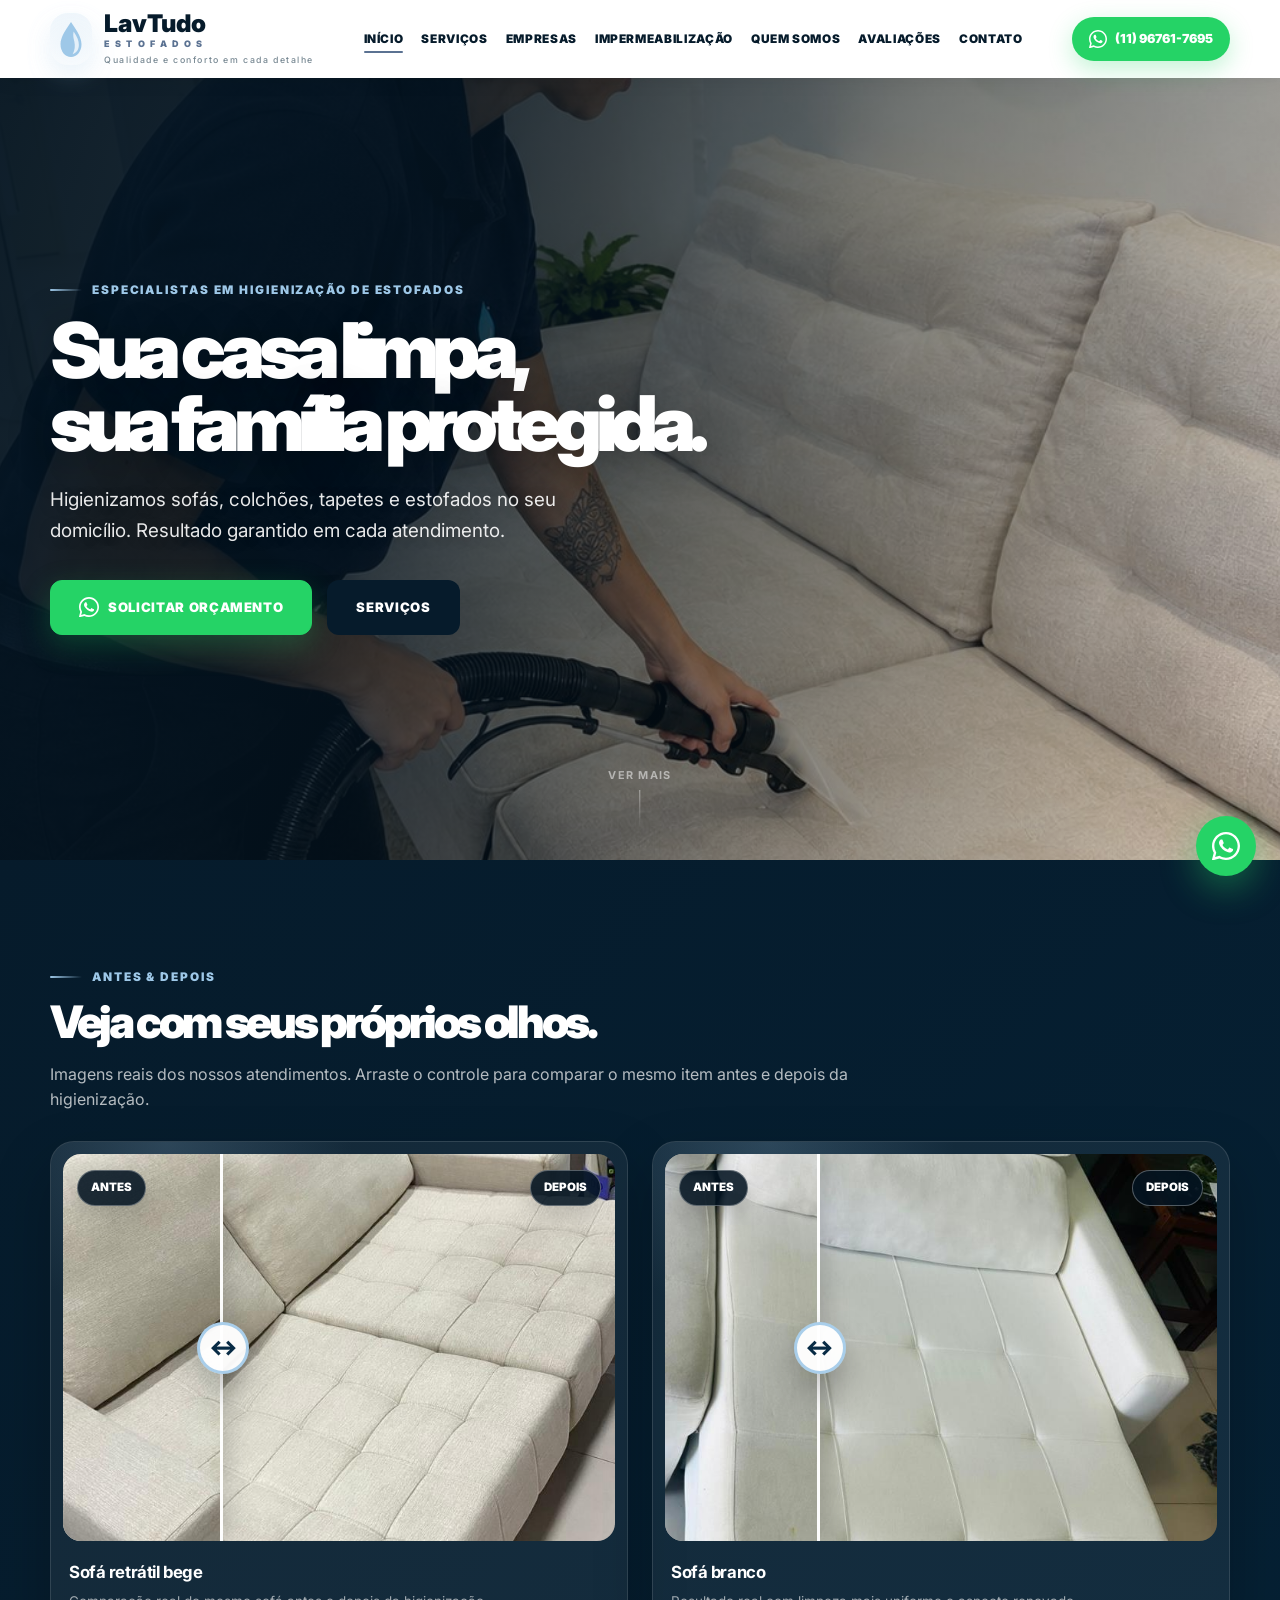
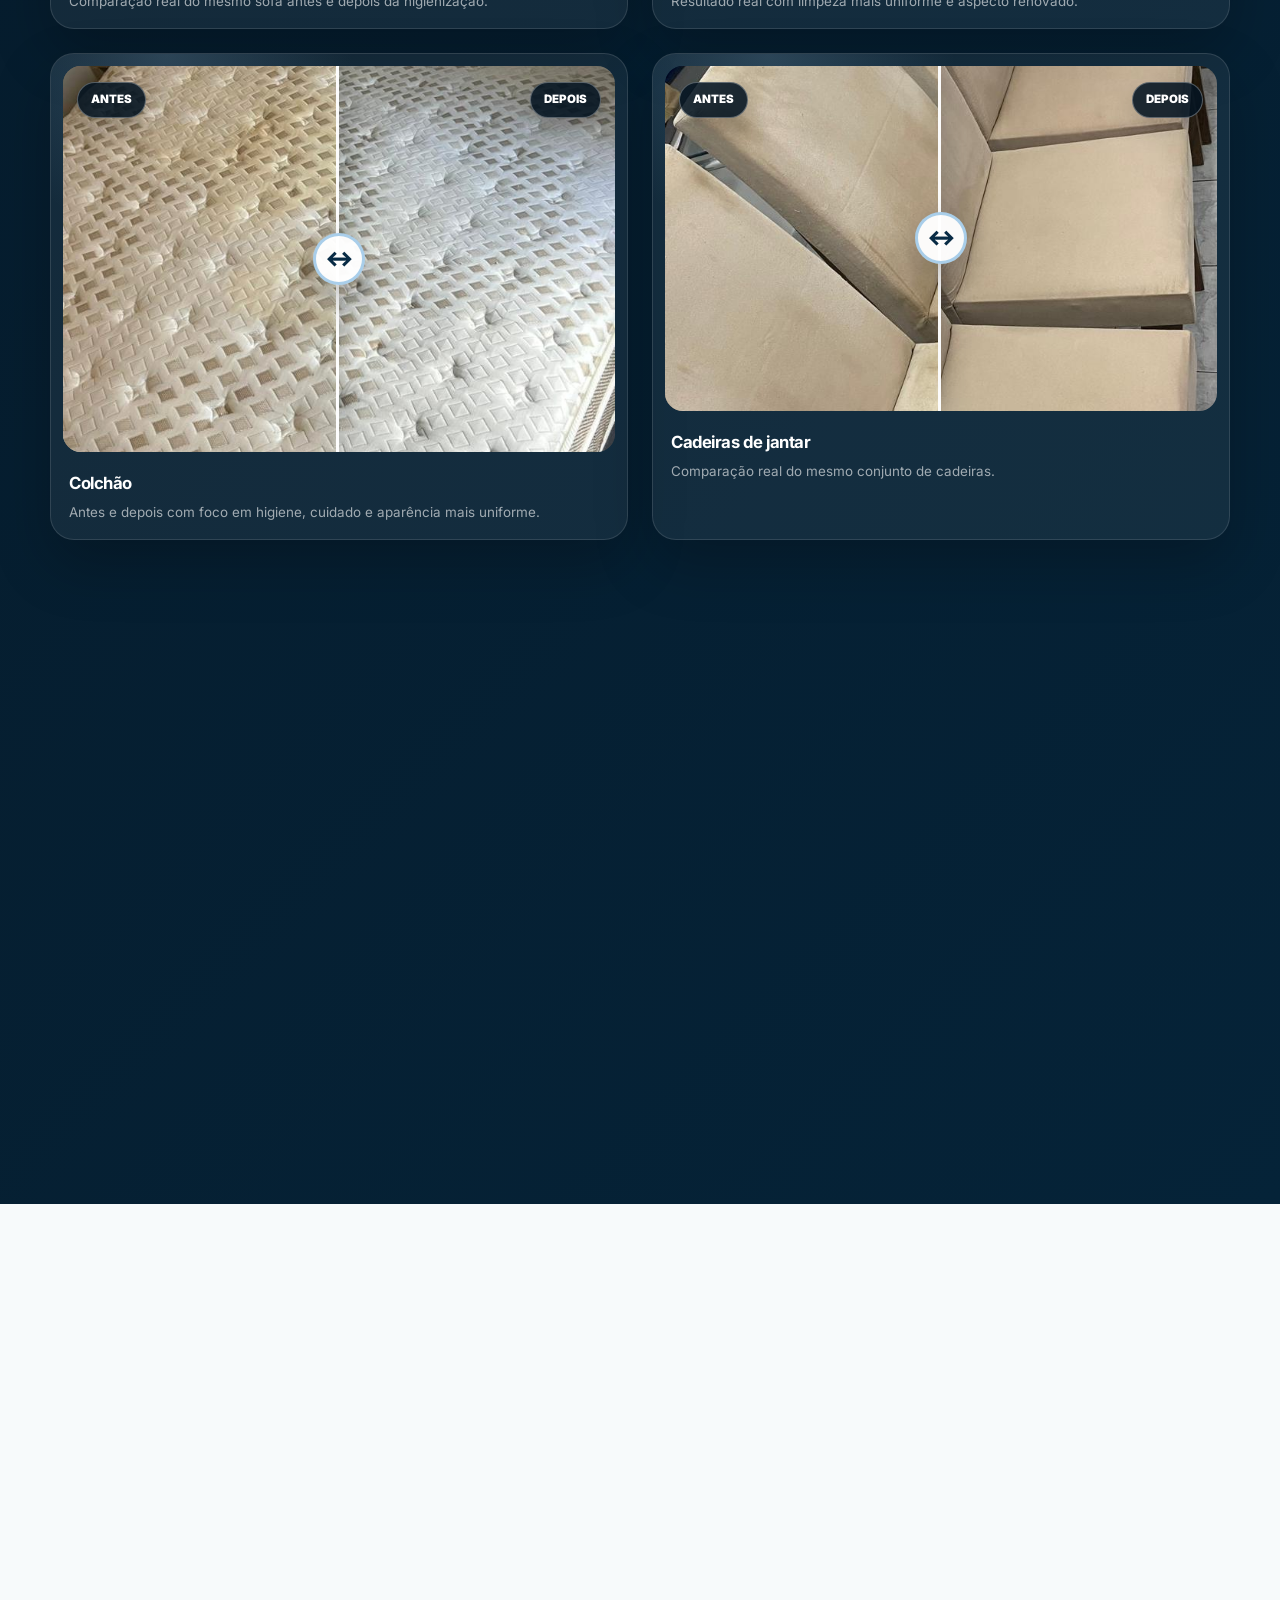
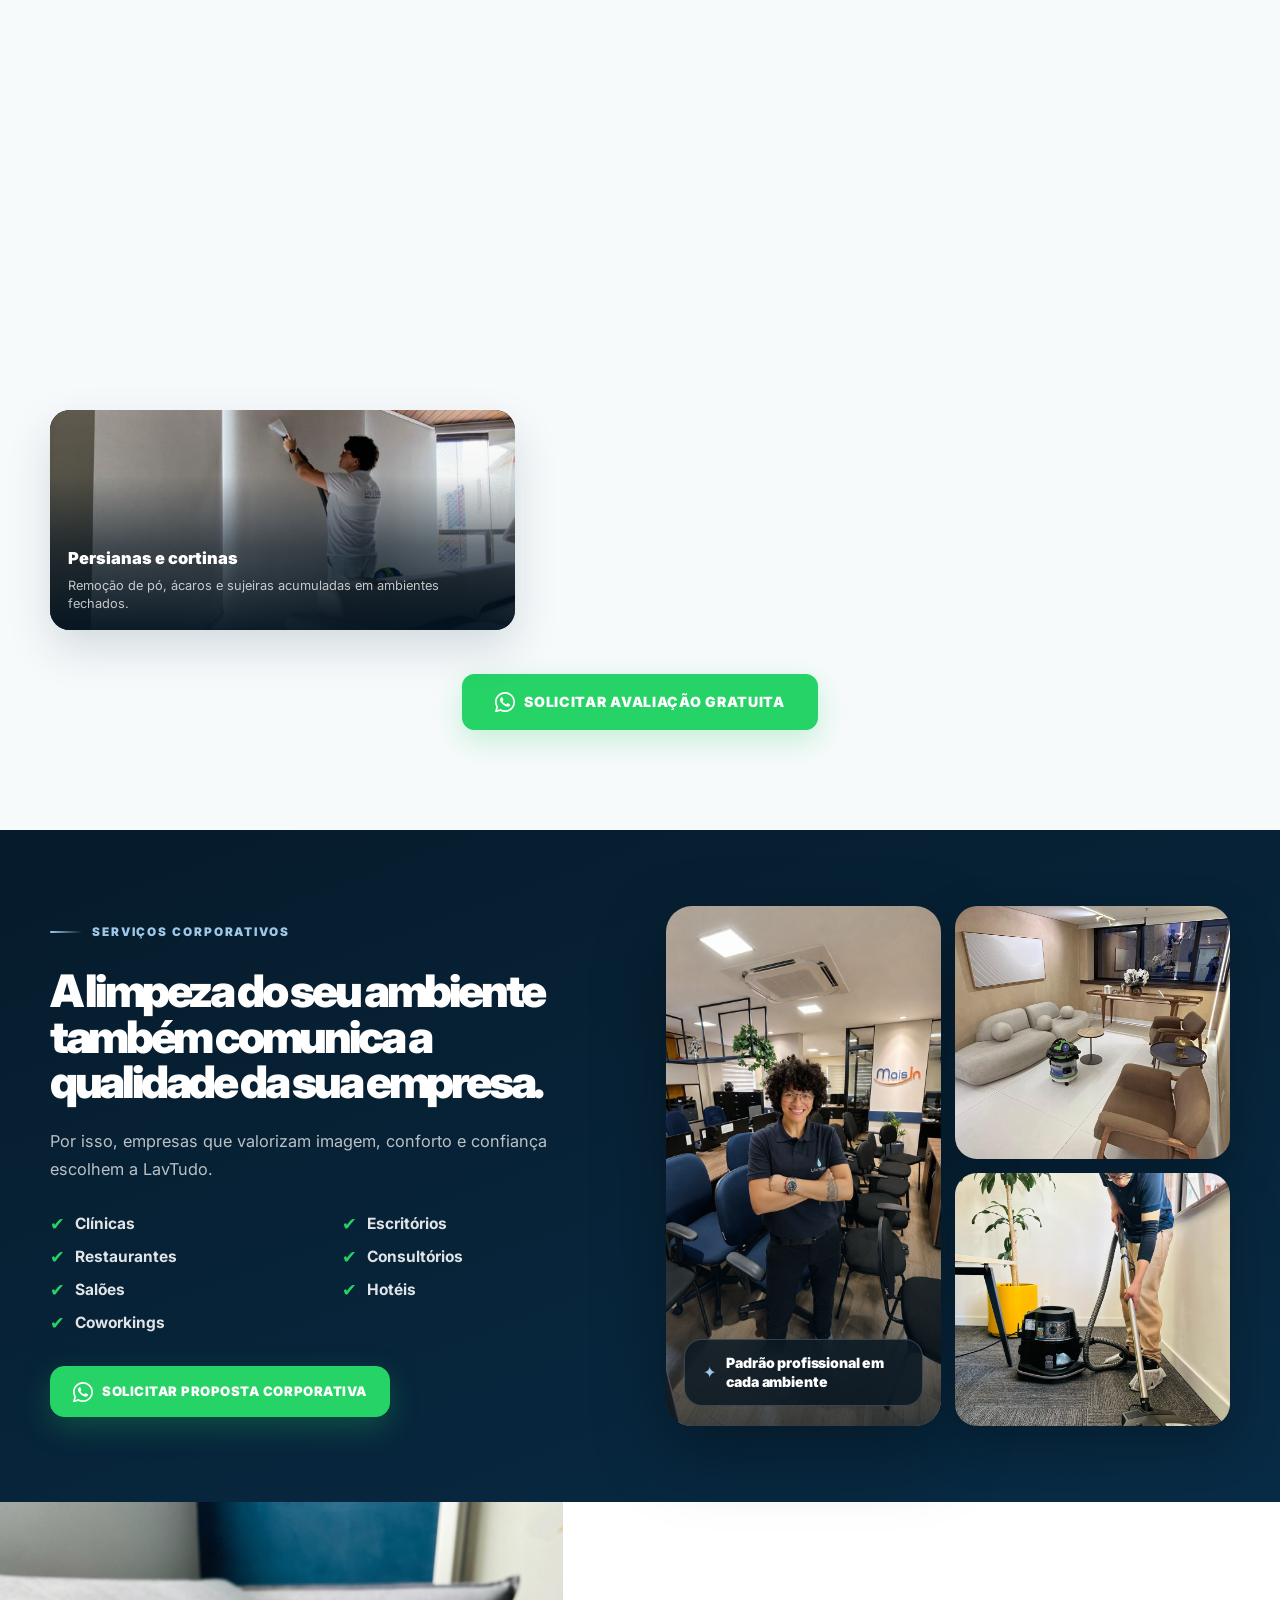
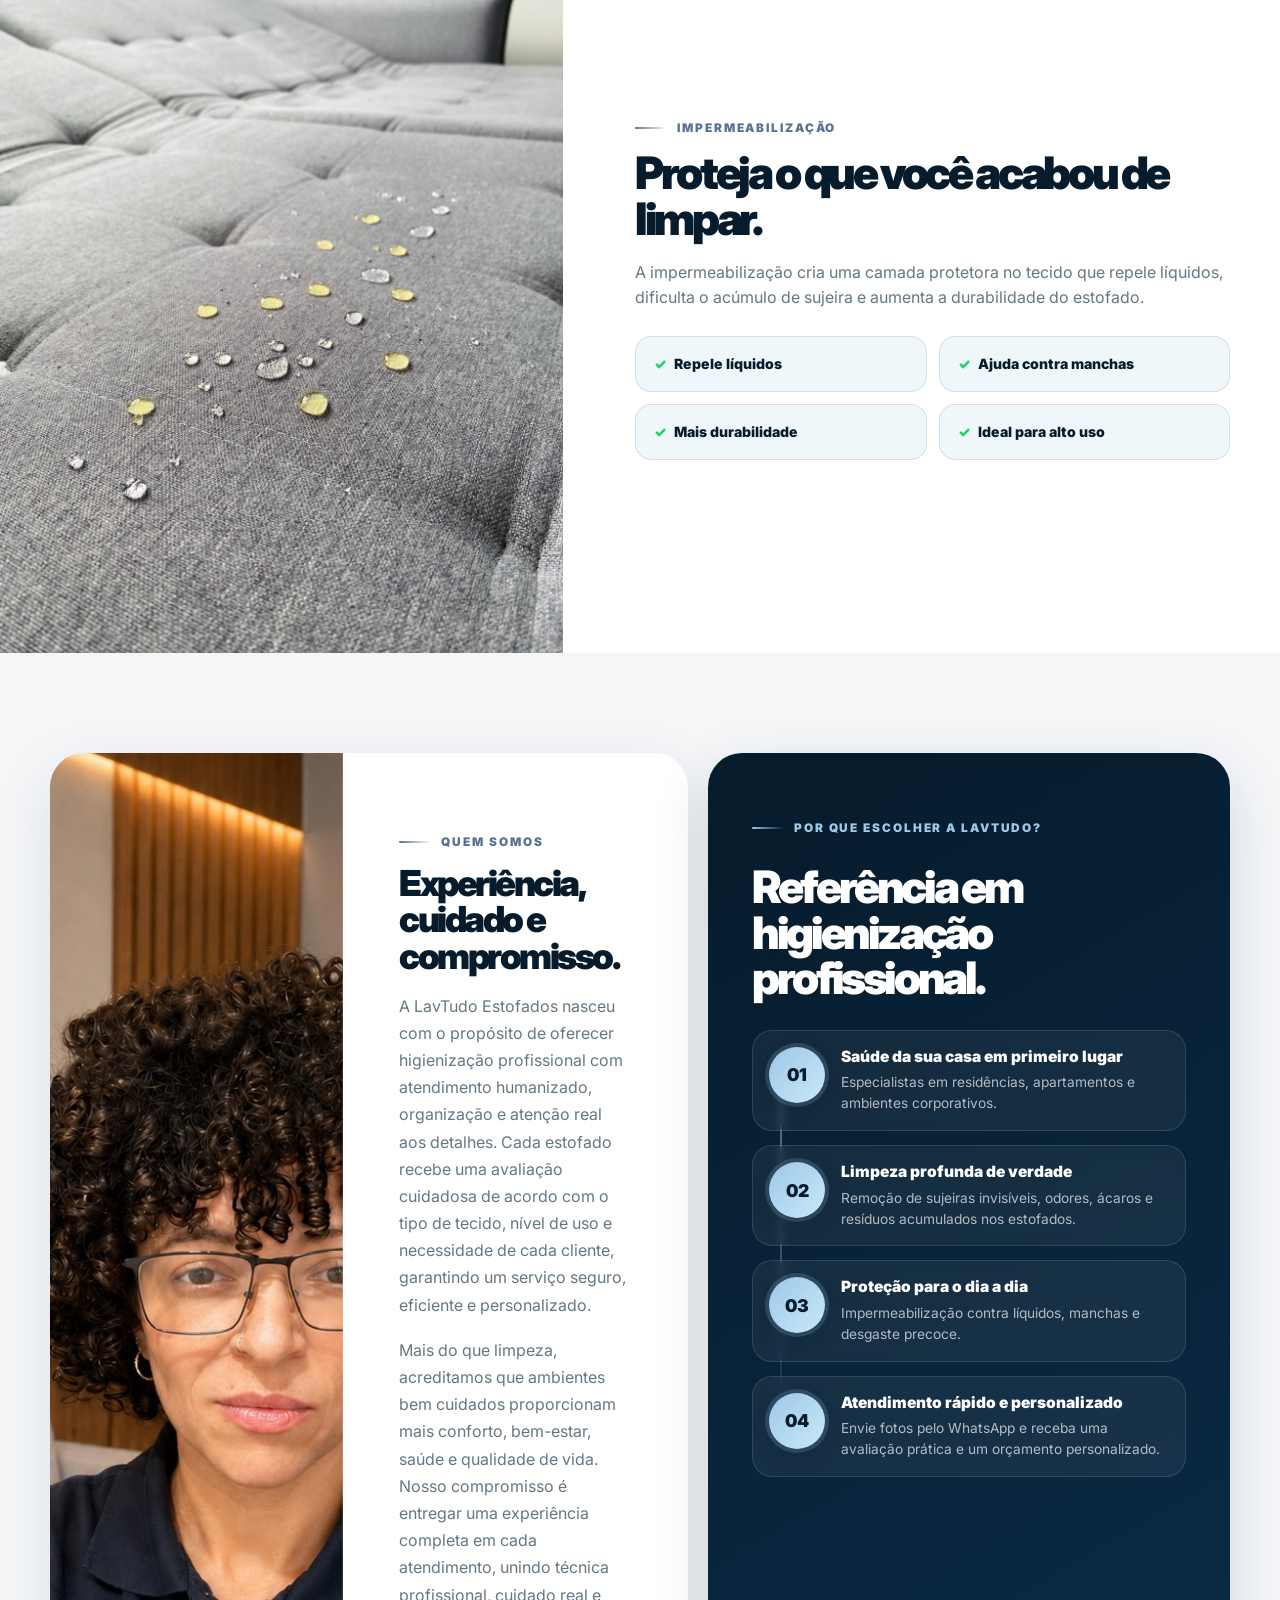
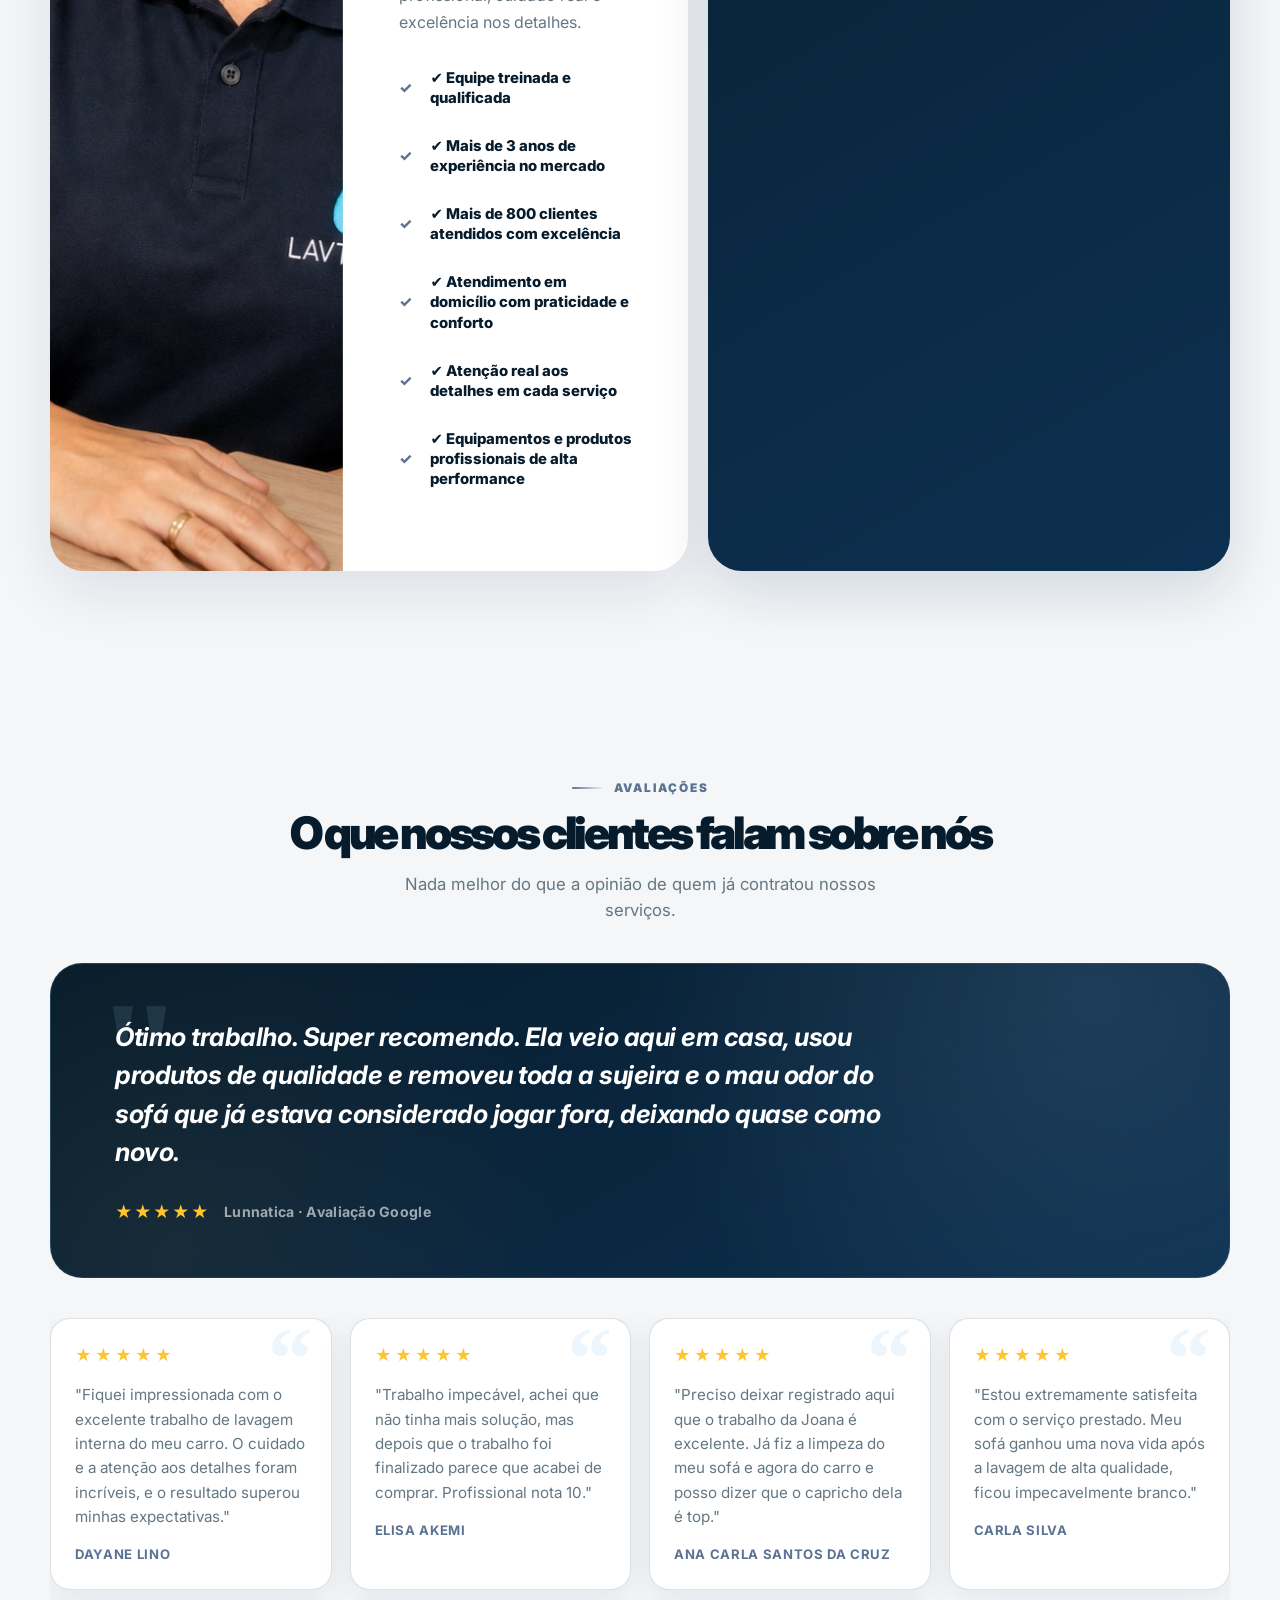
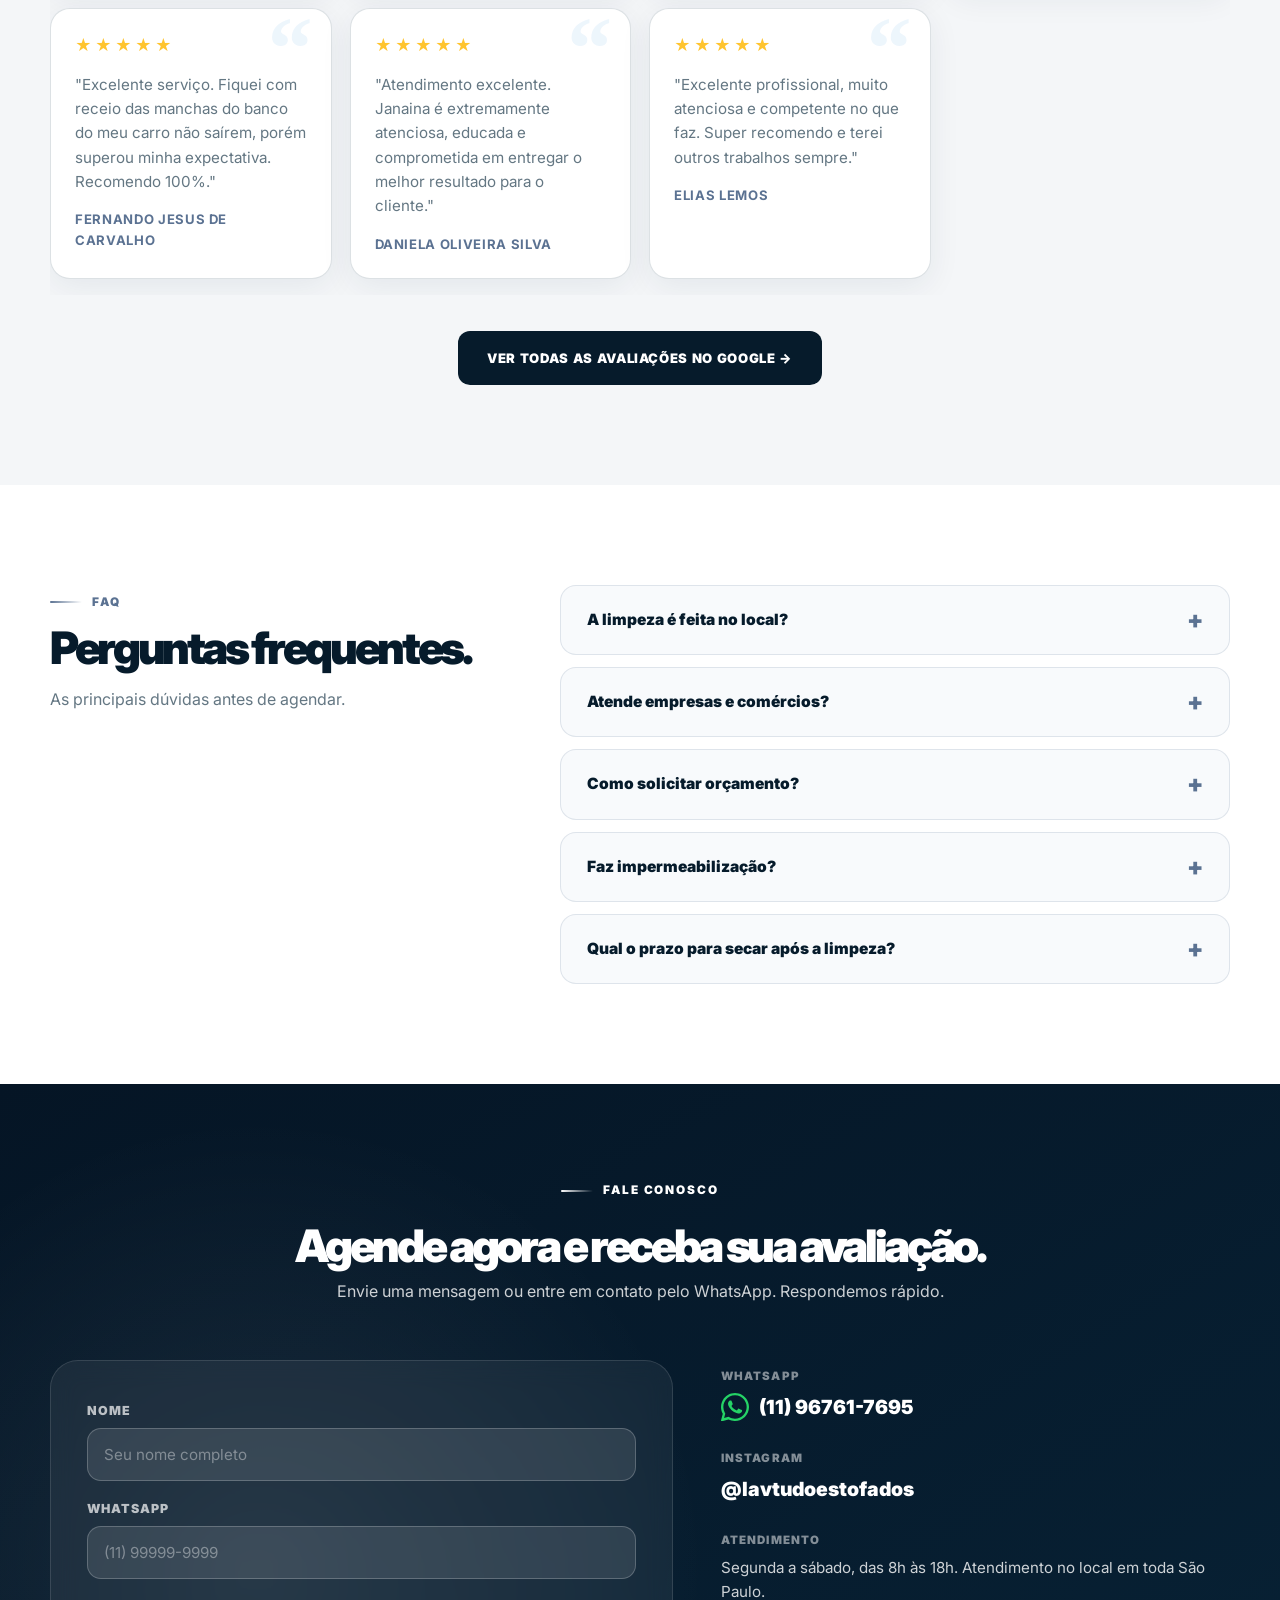
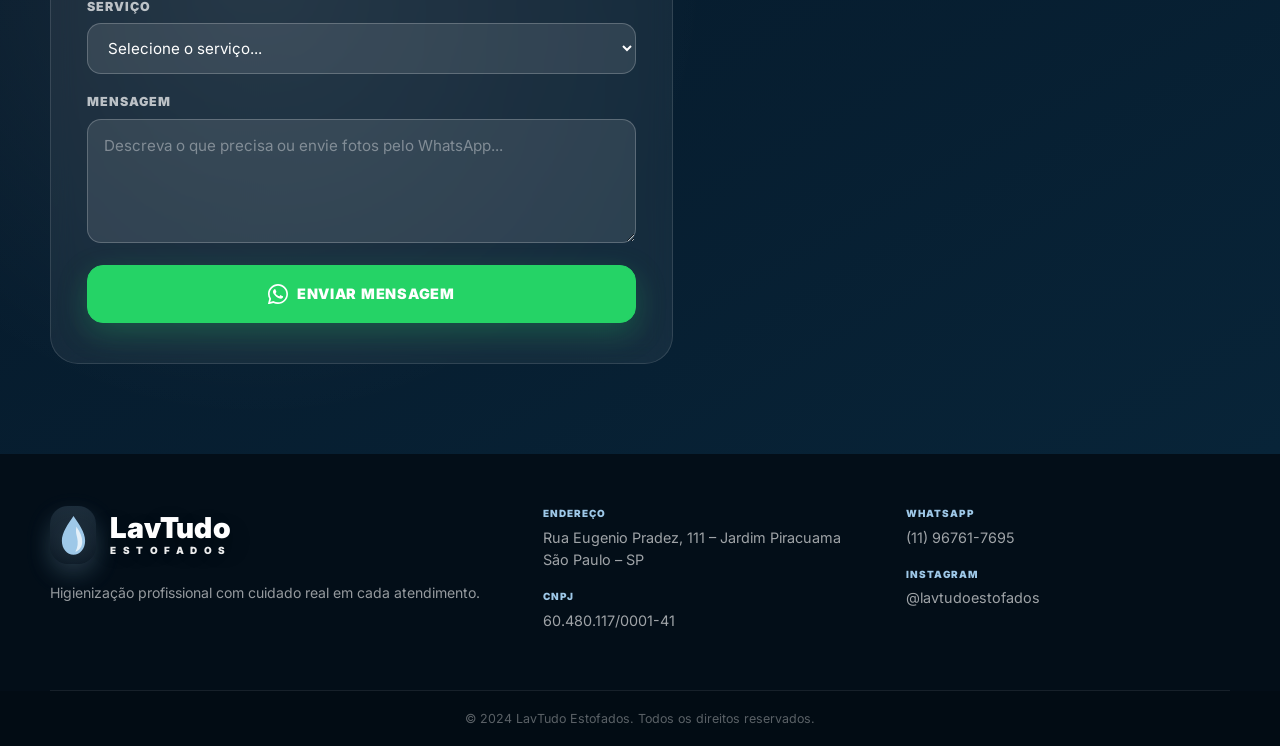
==== commit 3afd5d66: "Uniformiza cores, remove frases artificiais e melhora design geral Co-Authored-By: Claude Sonnet 4.6" ====
--- a/index.html
+++ b/index.html
@@ -77,7 +77,7 @@
         <div class="hero-copy reveal">
           <span class="kicker">Especialistas em higienização de ESTOFADOS</span>
           <h1>Sua casa limpa,<br>sua família protegida.</h1>
-          <p>Higienização profissional de sofás, colchões, tapetes e estofados com resultado visível e cuidado real.</p>
+          <p>Higienizamos sofás, colchões, tapetes e estofados no seu domicílio. Resultado garantido em cada atendimento.</p>
           <div class="hero-actions">
             <a class="btn btn-whatsapp magnet" href="https://wa.me/5511967617695?text=Ol%C3%A1!%20Vim%20pelo%20site%20da%20LavTudo%20Estofados%20e%20gostaria%20de%20solicitar%20um%20or%C3%A7amento.%20Posso%20enviar%20fotos%20do%20item%20ou%20ambiente%3F" target="_blank" rel="noopener">
               <svg class="wa-icon-btn" viewBox="0 0 24 24" fill="currentColor" aria-hidden="true"><path d="M17.472 14.382c-.297-.149-1.758-.867-2.03-.967-.273-.099-.471-.148-.67.15-.197.297-.767.966-.94 1.164-.173.199-.347.223-.644.075-.297-.15-1.255-.463-2.39-1.475-.883-.788-1.48-1.761-1.653-2.059-.173-.297-.018-.458.13-.606.134-.133.298-.347.446-.52.149-.174.198-.298.298-.497.099-.198.05-.371-.025-.52-.075-.149-.669-1.612-.916-2.207-.242-.579-.487-.5-.669-.51-.173-.008-.371-.01-.57-.01-.198 0-.52.074-.792.372-.272.297-1.04 1.016-1.04 2.479 0 1.462 1.065 2.875 1.213 3.074.149.198 2.096 3.2 5.077 4.487.709.306 1.262.489 1.694.625.712.227 1.36.195 1.871.118.571-.085 1.758-.719 2.006-1.413.248-.694.248-1.289.173-1.413-.074-.124-.272-.198-.57-.347z"/><path d="M12 0C5.373 0 0 5.373 0 12c0 2.124.558 4.118 1.535 5.845L.057 23.286a.75.75 0 0 0 .916.916l5.44-1.478A11.953 11.953 0 0 0 12 24c6.627 0 12-5.373 12-12S18.627 0 12 0zm0 22c-1.87 0-3.622-.497-5.14-1.367l-.368-.213-3.83 1.04 1.04-3.83-.213-.368A9.954 9.954 0 0 1 2 12C2 6.477 6.477 2 12 2s10 4.477 10 10-4.477 10-10 10z"/></svg>
@@ -96,9 +96,9 @@
     <section class="results-section" id="resultados">
       <div class="container">
         <div class="results-top reveal">
-          <span class="kicker">Resultados reais</span>
-          <h2>Antes e depois real, sem truques, sem filtros.</h2>
-          <p>Arraste o controle para ver a transformação no mesmo item: sofás, colchão, cadeiras e peças selecionadas.</p>
+          <span class="kicker">Antes &amp; Depois</span>
+          <h2>Veja com seus próprios olhos.</h2>
+          <p>Imagens reais dos nossos atendimentos. Arraste o controle para comparar o mesmo item antes e depois da higienização.</p>
         </div>
 
         <div class="comparison-grid comparison-grid-premium">
@@ -163,8 +163,8 @@
       <div class="container">
         <div class="section-head reveal">
           <span class="kicker dark">Serviços Residenciais</span>
-          <h2>Tudo o que sua casa precisa, com cuidado especializado.</h2>
-          <p class="section-lead">Cada peça avaliada e tratada com técnica profissional adequada ao tipo de tecido.</p>
+          <h2>Do sofá ao colchão, cuidamos de tudo no seu lar.</h2>
+          <p class="section-lead">Avaliamos cada peça de acordo com o tipo de tecido e o nível de uso antes de iniciar o serviço.</p>
         </div>
         <div class="service-layout">
           <article class="service-card feature reveal"><img src="assets/img/premium-sala-completa.jpg" alt="Sala de estar com sofás e poltronas claras higienizadas pela LavTudo" loading="lazy" /><div><small>Principal</small><strong>Sofás e poltronas</strong><p>Remova sujeiras, odores e resíduos acumulados e devolva conforto ao ambiente.</p></div></article>
@@ -238,8 +238,8 @@
       </div>
       <div class="waterproof-copy reveal">
         <span class="kicker dark">Impermeabilização</span>
-        <h2>Proteção que preserva, valoriza e facilita a rotina.</h2>
-        <p>A impermeabilização cria uma barreira protetora invisível que ajuda a reduzir a absorção de líquidos e facilita a manutenção do tecido.</p>
+        <h2>Proteja o que você acabou de limpar.</h2>
+        <p>A impermeabilização cria uma camada protetora no tecido que repele líquidos, dificulta o acúmulo de sujeira e aumenta a durabilidade do estofado.</p>
         <div class="mini-benefits"><span>Repele líquidos</span><span>Ajuda contra manchas</span><span>Mais durabilidade</span><span>Ideal para alto uso</span></div>
       </div>
     </section>
@@ -406,8 +406,8 @@
       <div class="container">
         <div class="final-section-head reveal">
           <span class="kicker" style="color:#fff">Fale conosco</span>
-          <h2>Pronto para ter um ambiente limpo e protegido?</h2>
-          <p>Entre em contato agora e receba sua avaliação personalizada.</p>
+          <h2>Agende agora e receba sua avaliação.</h2>
+          <p>Envie uma mensagem ou entre em contato pelo WhatsApp. Respondemos rápido.</p>
         </div>
         <div class="final-grid-v2">
 
--- a/style.css
+++ b/style.css
@@ -1929,3 +1929,228 @@
 @media(max-width:480px){
   .corp-checklist{grid-template-columns:1fr 1fr}
 }
+
+
+/* ════════════════════════════════════════════════════
+   UNIFORMIZAÇÃO DE CORES + DESIGN UPGRADE FINAL
+════════════════════════════════════════════════════ */
+
+/* ── Paleta principal unificada ─────────────────────
+   Navy  #061b2b  ← fundos escuros, textos
+   Cyan  #9ec8e8  ← destaques em fundo escuro
+   Blue  #5b7292  ← destaques em fundo claro, CTAs secundários
+   Green #25d366  ← WhatsApp / CTAs principais
+   Paper #f4f6f8  ← fundo de seções claras
+   ──────────────────────────────────────────────── */
+
+/* Header — sem gradiente dourado/gold, sombra mais limpa */
+:root{
+  --gold:#5b7292; /* substitui dourado por azul-marca */
+}
+
+/* Kicker — consistência total */
+.kicker{color:var(--cyan)}
+.kicker.dark{color:var(--blue-brand)}
+.kicker::before{background:linear-gradient(90deg,currentColor,transparent)}
+
+/* ── Hero — overlay mais limpo e escuro ────────────── */
+.hero-overlay{
+  background:
+    linear-gradient(112deg,
+      rgba(4,20,33,.97) 0%,
+      rgba(4,20,33,.88) 30%,
+      rgba(4,20,33,.52) 58%,
+      rgba(4,20,33,.08) 100%
+    ) !important;
+}
+
+/* ── Botões — espaçamento mais generoso ────────────── */
+.btn{
+  padding:16px 28px;
+  border-radius:12px;
+  letter-spacing:.05em;
+}
+.btn-whatsapp{
+  background:#25d366 !important;
+  border-color:#25d366 !important;
+  box-shadow:0 10px 30px rgba(37,211,102,.25) !important;
+}
+.btn-whatsapp:hover{
+  background:#1db954 !important;
+  box-shadow:0 18px 44px rgba(37,211,102,.40) !important;
+}
+.btn-blue{
+  background:var(--navy) !important;
+  border-color:transparent !important;
+  box-shadow:none !important;
+  color:#fff !important;
+}
+.btn-blue:hover{
+  background:#0a2e47 !important;
+  transform:translateY(-2px) !important;
+}
+.btn-dark{
+  background:var(--navy);
+  color:#fff;
+  border-radius:12px;
+}
+.btn-dark:hover{background:#0a2e47;transform:translateY(-2px)}
+
+/* ── Hero h1 — mais impactante ──────────────────────── */
+.hero h1{
+  font-size:clamp(3rem,6vw,6rem) !important;
+  letter-spacing:-.09em !important;
+  line-height:.96 !important;
+}
+@media(max-width:860px){
+  .hero h1{font-size:clamp(2.4rem,8.5vw,3.8rem) !important;line-height:1.02 !important}
+}
+@media(max-width:560px){
+  .hero h1{font-size:clamp(2rem,8vw,2.8rem) !important;line-height:1.06 !important}
+}
+
+/* ── Comparação — cards mais limpos ──────────────────── */
+.compare-card{
+  background:rgba(255,255,255,.06) !important;
+  border:1px solid rgba(255,255,255,.12) !important;
+  border-radius:24px !important;
+  padding:12px !important;
+}
+.compare-wrap{border-radius:18px !important}
+.compare-info strong{
+  color:#fff;
+  font-size:1.05rem !important;
+  letter-spacing:-.025em !important;
+}
+.compare-info p{
+  color:rgba(255,255,255,.60) !important;
+  font-size:.84rem !important;
+  margin:.35rem 0 0 !important;
+}
+
+/* ── Services — card mais clean ─────────────────────── */
+.service-card{border-radius:20px !important;border:none !important}
+.service-card::after{
+  background:linear-gradient(
+    0deg,
+    rgba(4,20,33,.95) 0%,
+    rgba(4,20,33,.6) 38%,
+    rgba(4,20,33,.04) 70%,
+    transparent 100%
+  ) !important;
+}
+.text-card{background:linear-gradient(150deg,#061b2b,#0d3050) !important}
+
+/* ── Enterprise — seção mais coesa ──────────────────── */
+.enterprise-section{
+  background:linear-gradient(160deg,#061b2b 0%,#082b45 100%);
+}
+.enterprise-v2-copy h2{
+  font-size:clamp(1.8rem,2.8vw,2.8rem) !important;
+}
+.enterprise-v2-copy p{
+  font-size:1.02rem !important;
+  color:rgba(255,255,255,.72) !important;
+}
+
+/* ── Impermeabilização — seção equilibrada ───────────── */
+.waterproof-section{background:#fff}
+.waterproof-copy h2{color:var(--navy)}
+.mini-benefits span{
+  background:#f0f7fb !important;
+  border-color:rgba(91,114,146,.18) !important;
+  color:var(--navy) !important;
+  font-size:.88rem !important;
+  font-weight:850 !important;
+}
+.mini-benefits span::before{color:#25d366 !important}
+
+/* ── Quem Somos — fundo limpo ────────────────────────── */
+.about-process{background:var(--paper) !important}
+.about-block{box-shadow:0 20px 60px rgba(8,43,69,.10) !important}
+.about-text p{color:var(--muted) !important;line-height:1.7 !important}
+.about-diferenciais li{color:var(--navy) !important;font-size:.93rem !important}
+.why-block{background:linear-gradient(150deg,var(--navy),#0d3050) !important}
+
+/* ── Avaliações — cards uniformes ────────────────────── */
+.testimonials-section{background:var(--paper) !important}
+.testimonial-featured{
+  background:linear-gradient(150deg,var(--navy),#0d3050) !important;
+}
+.testimonial-card{
+  background:#fff !important;
+  border:1px solid var(--line) !important;
+  border-radius:20px !important;
+  padding:24px !important;
+  box-shadow:0 8px 32px rgba(8,43,69,.07) !important;
+}
+.testimonial-card::before{color:var(--blue-ice) !important}
+.testimonial-card strong{
+  color:var(--blue-brand) !important;
+  font-size:.82rem !important;
+  letter-spacing:.05em !important;
+}
+.stars{font-size:1rem !important;letter-spacing:3px !important;color:#ffc42e !important}
+.tf-stars{color:#ffc42e !important}
+
+/* ── FAQ — mais clean ───────────────────────────────── */
+.faq-section{background:#fff !important}
+details{
+  background:#f8fafc !important;
+  border:1px solid rgba(91,114,146,.16) !important;
+  border-radius:16px !important;
+}
+details[open]{background:#f1f7fb !important;box-shadow:0 8px 30px rgba(8,43,69,.08) !important}
+summary{color:var(--navy) !important;font-size:.97rem !important}
+details[open] summary{color:var(--blue-brand) !important}
+
+/* ── CTA Final — fundo mais escuro e limpo ───────────── */
+.final-cta{
+  background:linear-gradient(150deg,#051525,#082438) !important;
+}
+.contact-form-wrap{
+  background:rgba(255,255,255,.06) !important;
+  border-color:rgba(255,255,255,.12) !important;
+}
+
+/* ── Footer — mais escuro e limpo ───────────────────── */
+.site-footer{background:#030e18 !important}
+.footer-v2{border-color:rgba(255,255,255,.08) !important}
+.footer-info-item small{color:var(--cyan) !important;font-size:.62rem !important}
+.footer-info-item p{color:rgba(255,255,255,.62) !important}
+.footer-bottom{background:#020c14}
+.footer-bottom p{color:rgba(255,255,255,.35) !important}
+
+/* ── Floating WA — ícone maior ───────────────────────── */
+.floating-whatsapp{
+  width:60px !important;height:60px !important;
+  background:#25d366 !important;
+  box-shadow:0 12px 36px rgba(37,211,102,.40) !important;
+  border:none !important;
+}
+.floating-whatsapp svg{width:28px !important;height:28px !important}
+
+/* ── Scrollbar ──────────────────────────────────────── */
+::-webkit-scrollbar-thumb{background:var(--blue-brand) !important}
+
+/* ── h2 global — mais impactante ────────────────────── */
+h2{
+  letter-spacing:-.07em !important;
+  line-height:1.02 !important;
+}
+
+/* ── Section headings — tamanho consistente ──────────── */
+.results-top h2,
+.section-head h2,
+.waterproof-copy h2,
+.enterprise-v2-copy h2,
+.why-block h2,
+.testimonials-head h2,
+.faq-copy h2,
+.final-section-head h2{
+  font-size:clamp(2rem,3.5vw,3.2rem) !important;
+  letter-spacing:-.075em !important;
+}
+.about-text h2{
+  font-size:clamp(1.7rem,2.8vw,2.6rem) !important;
+}
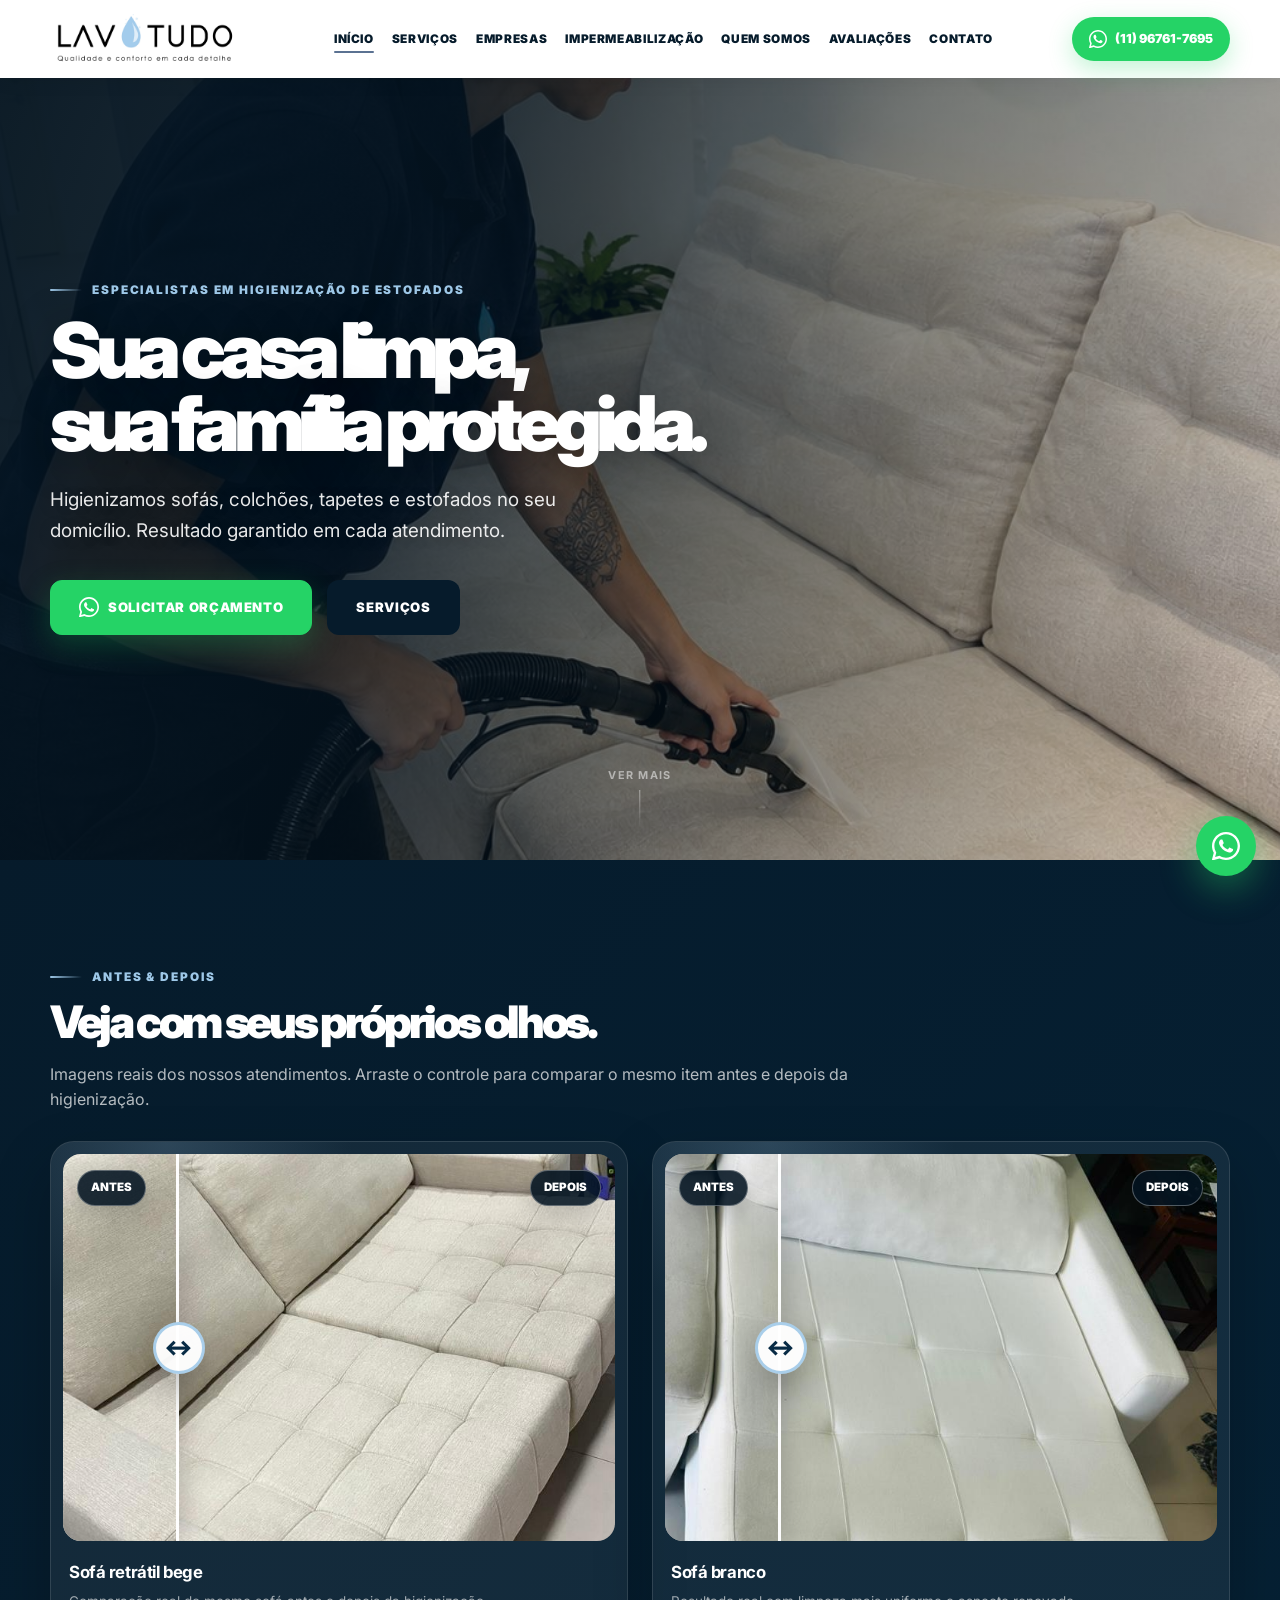
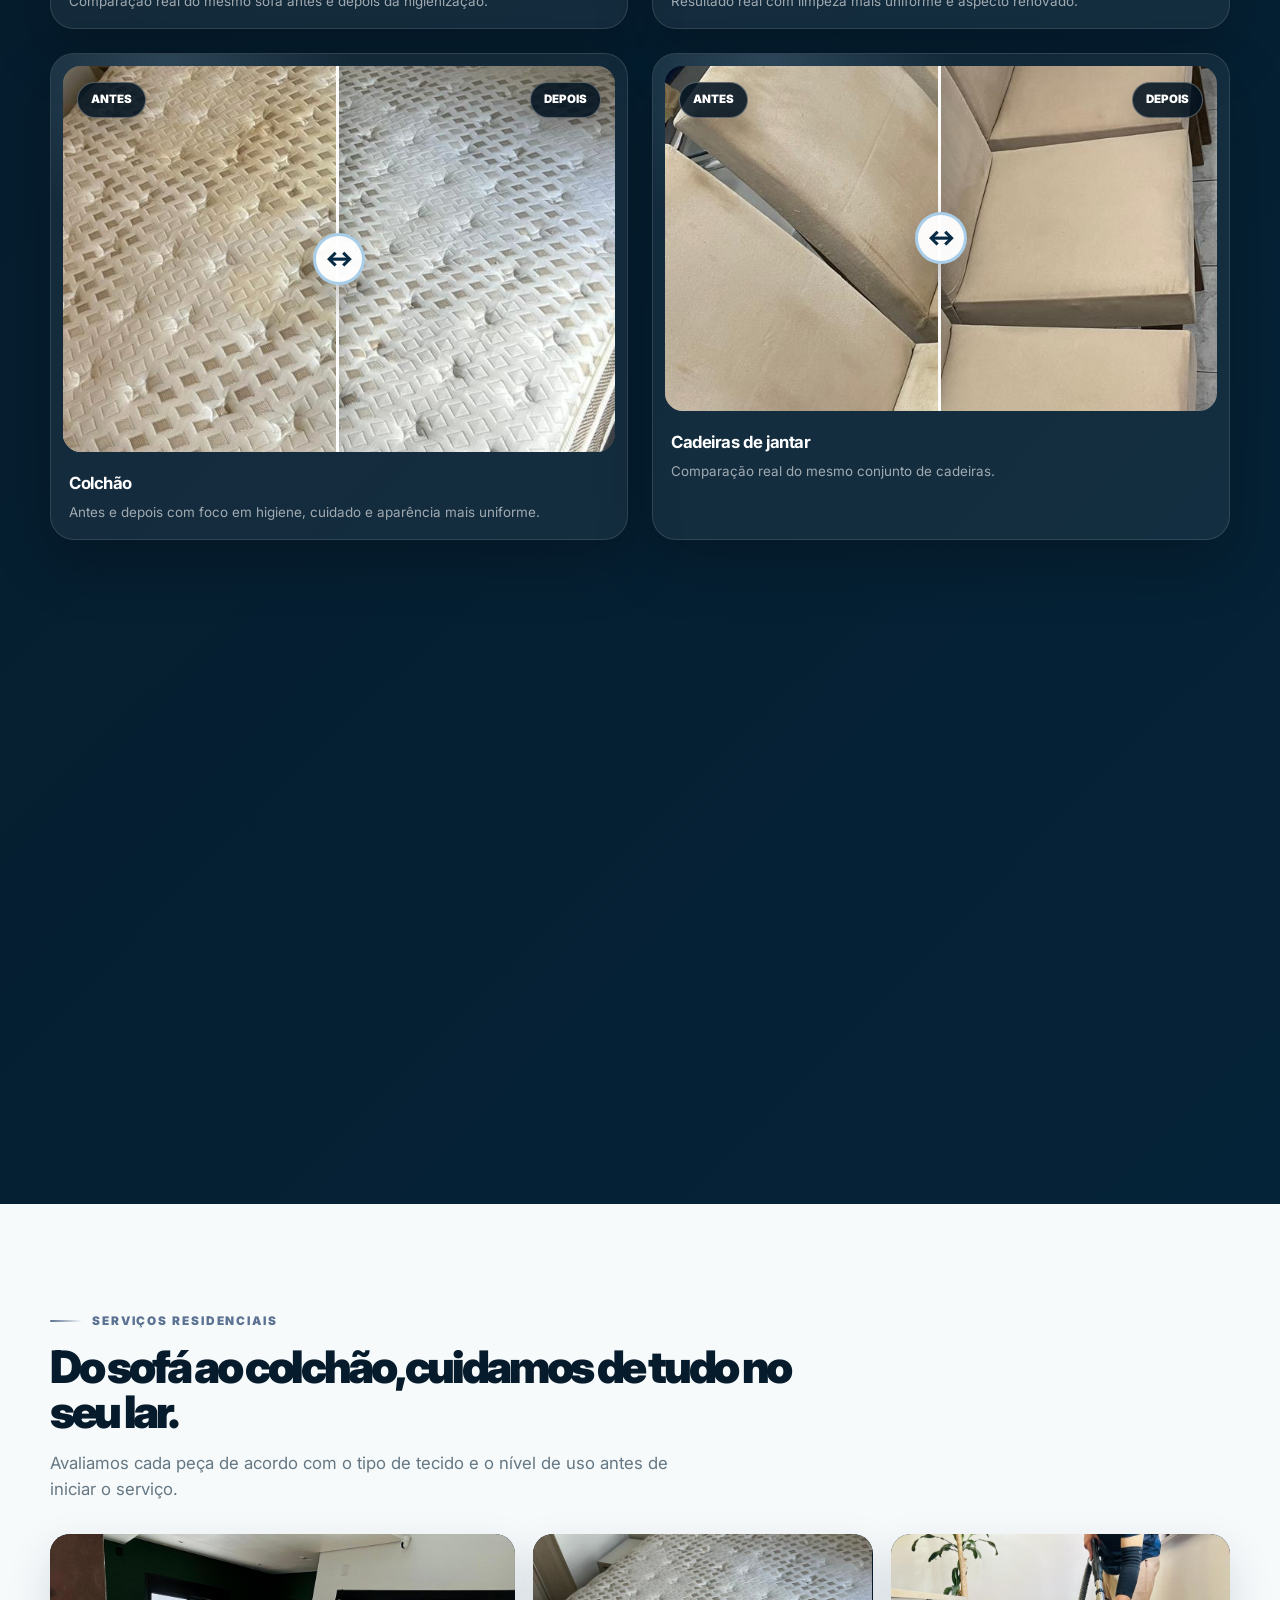
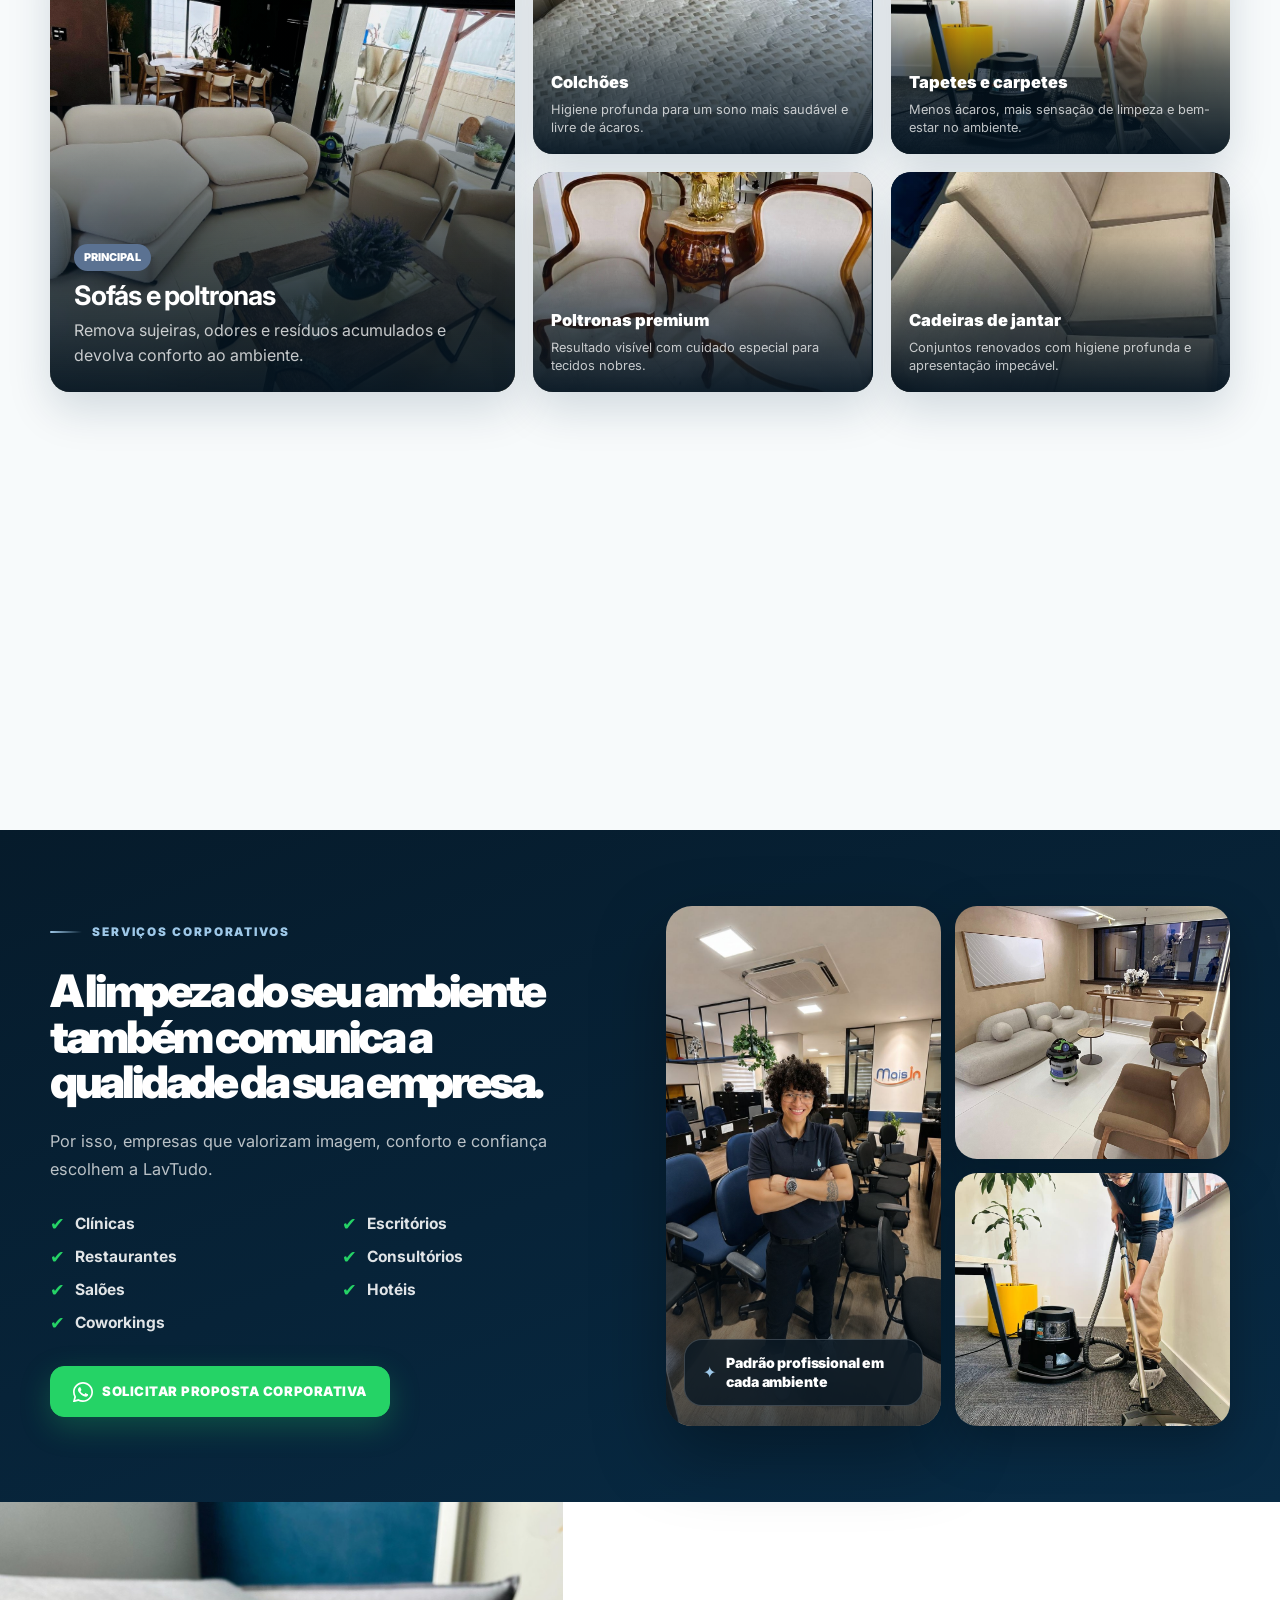
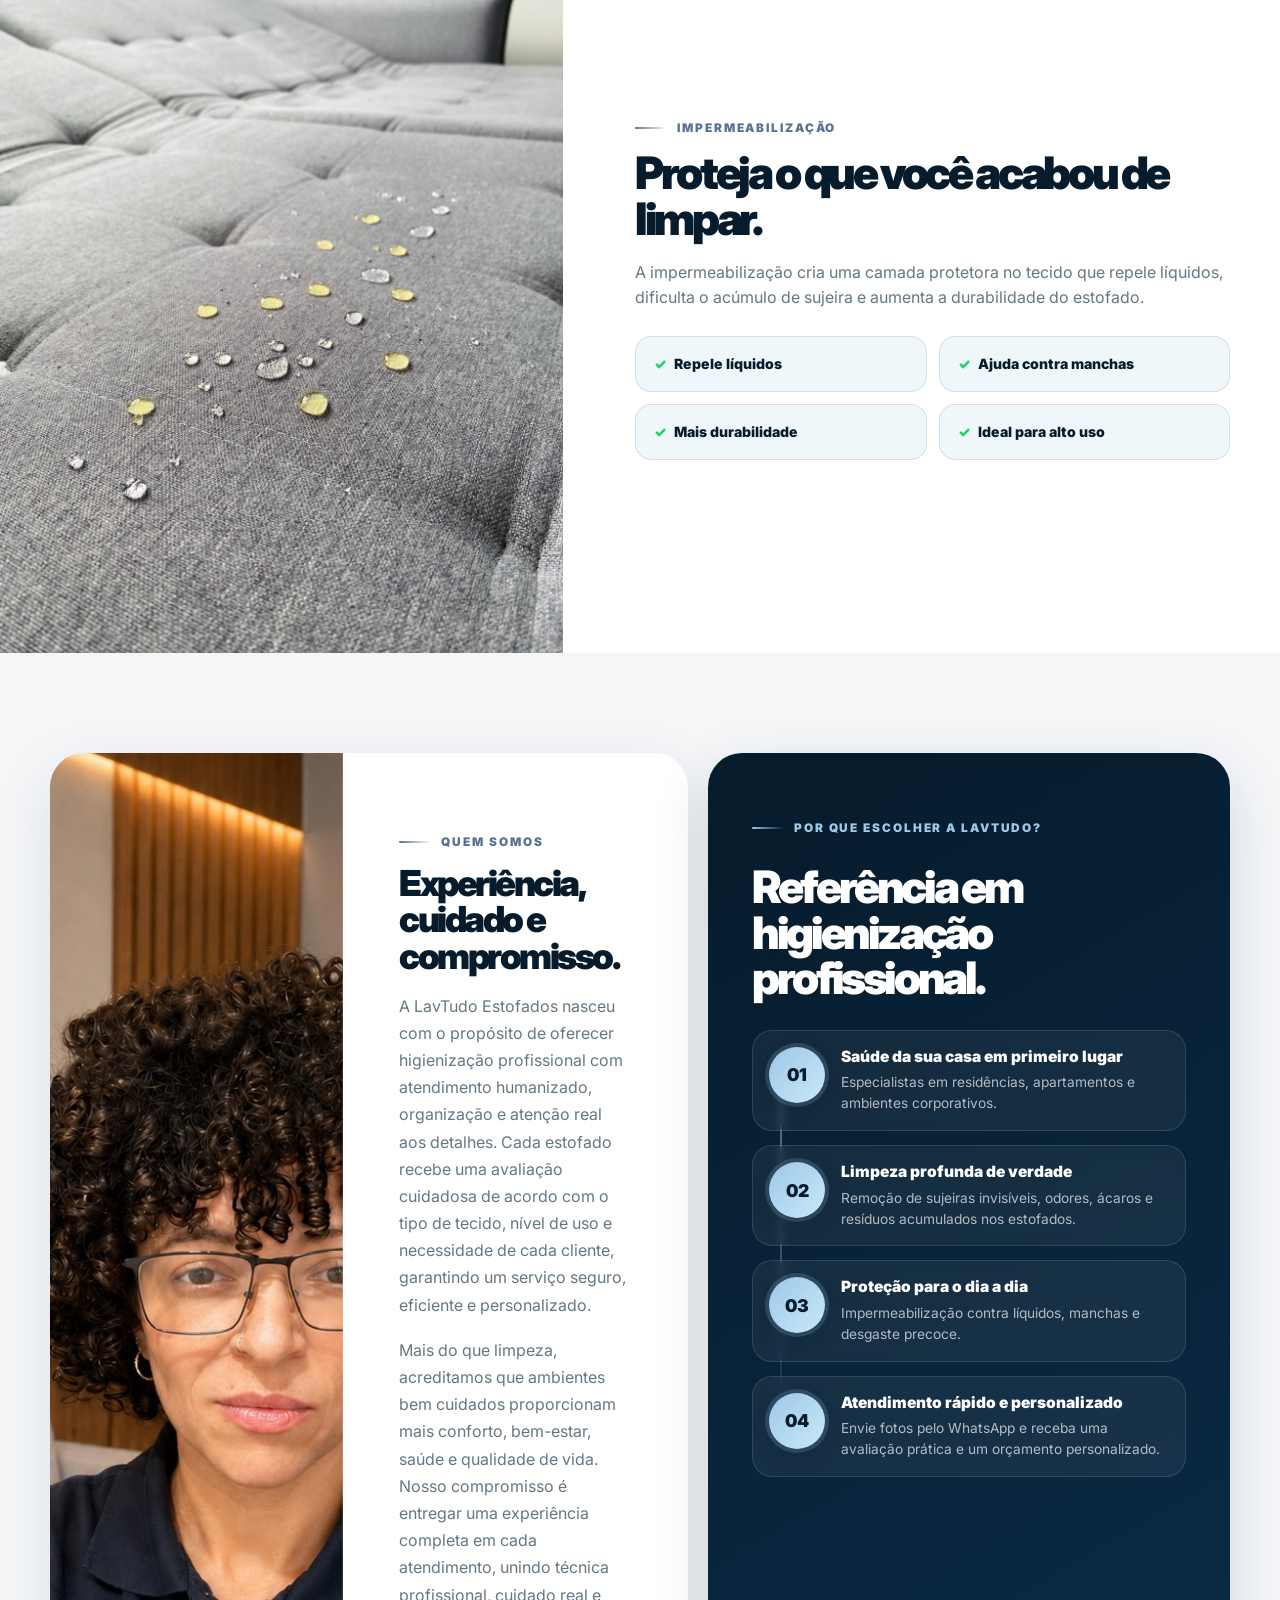
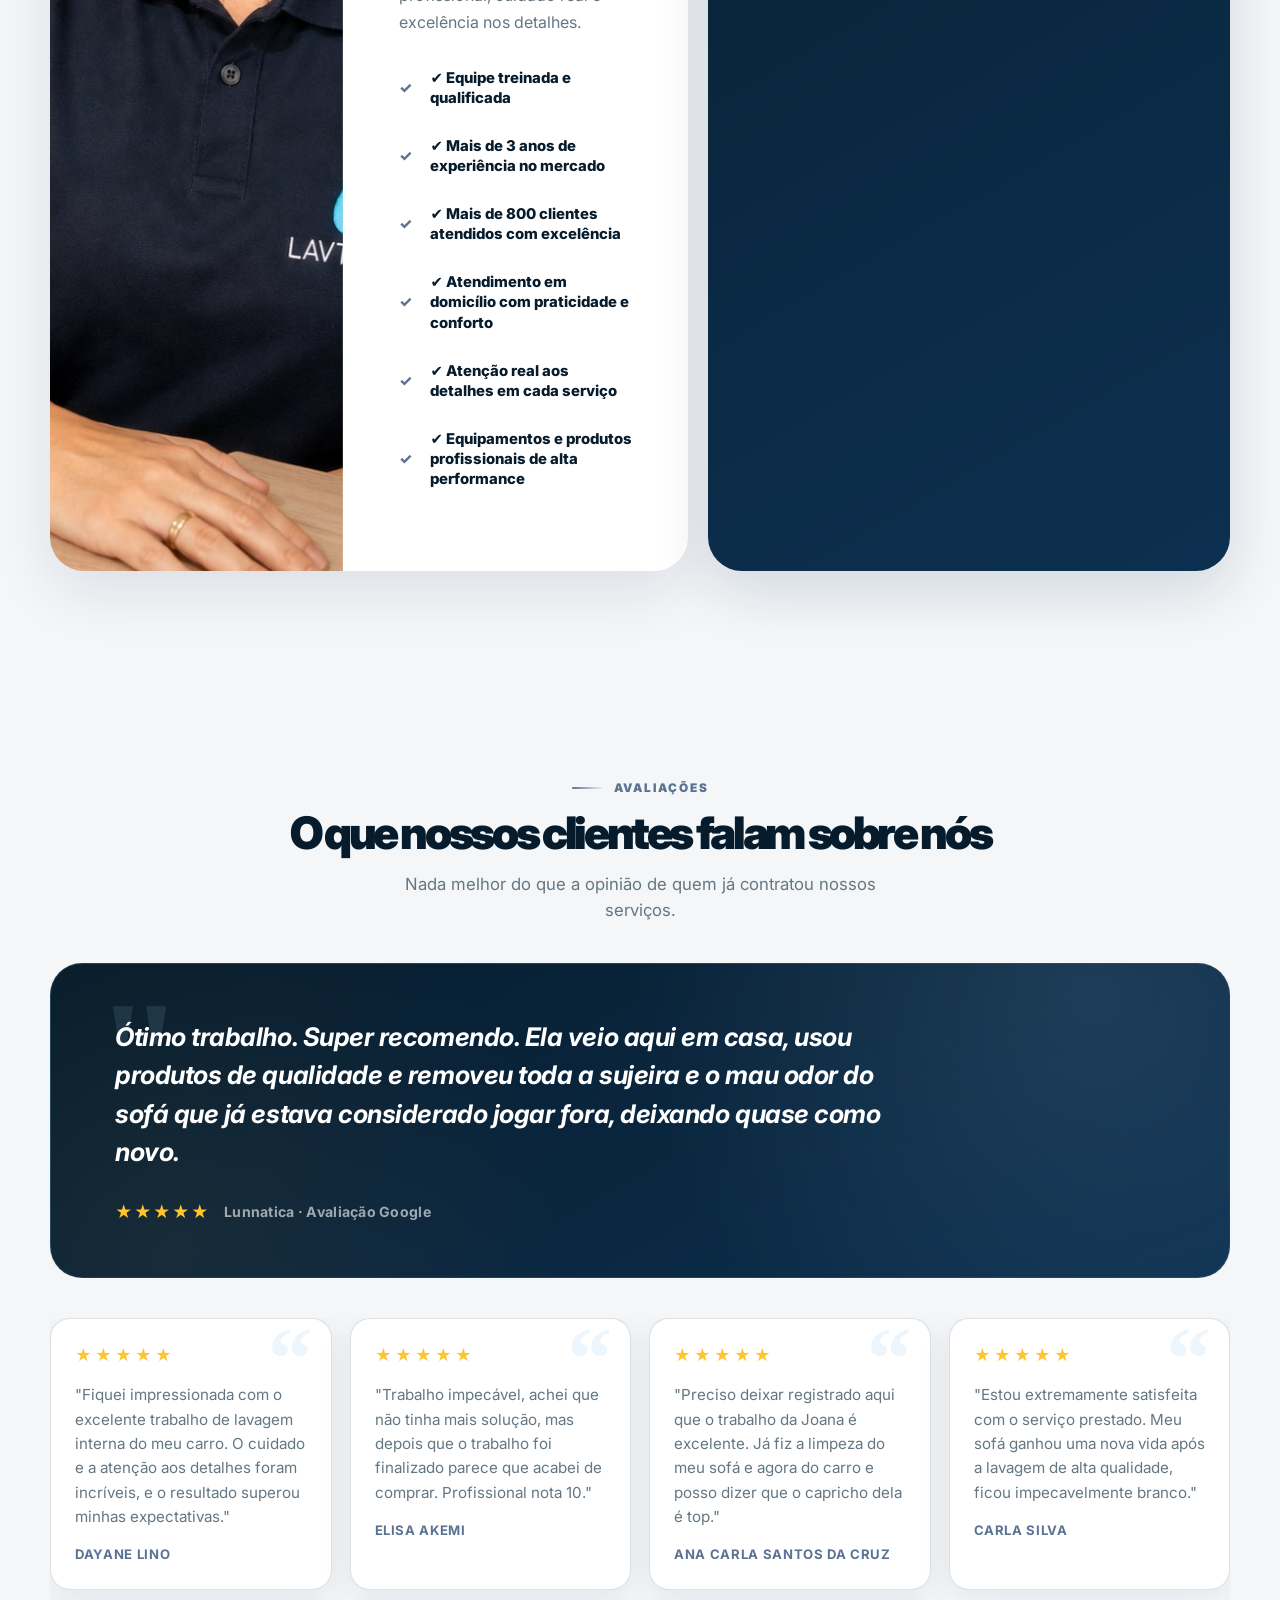
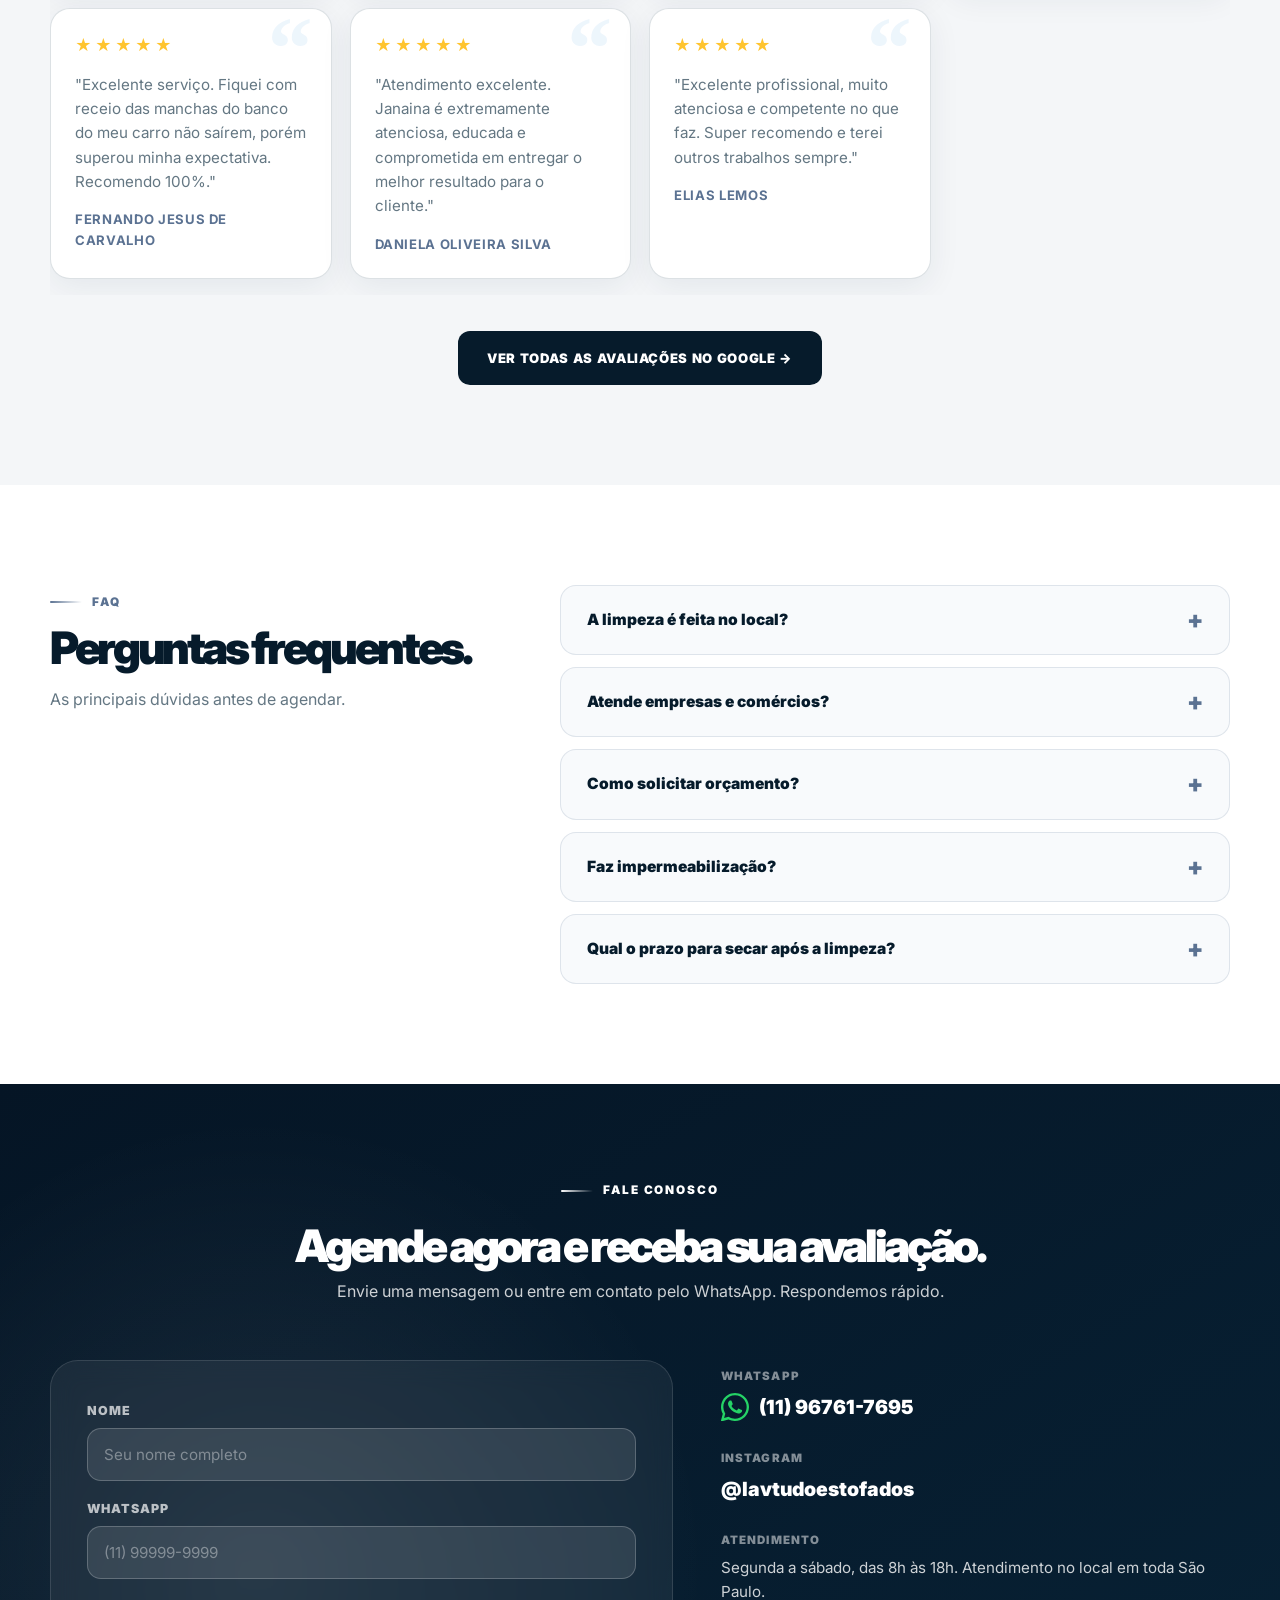
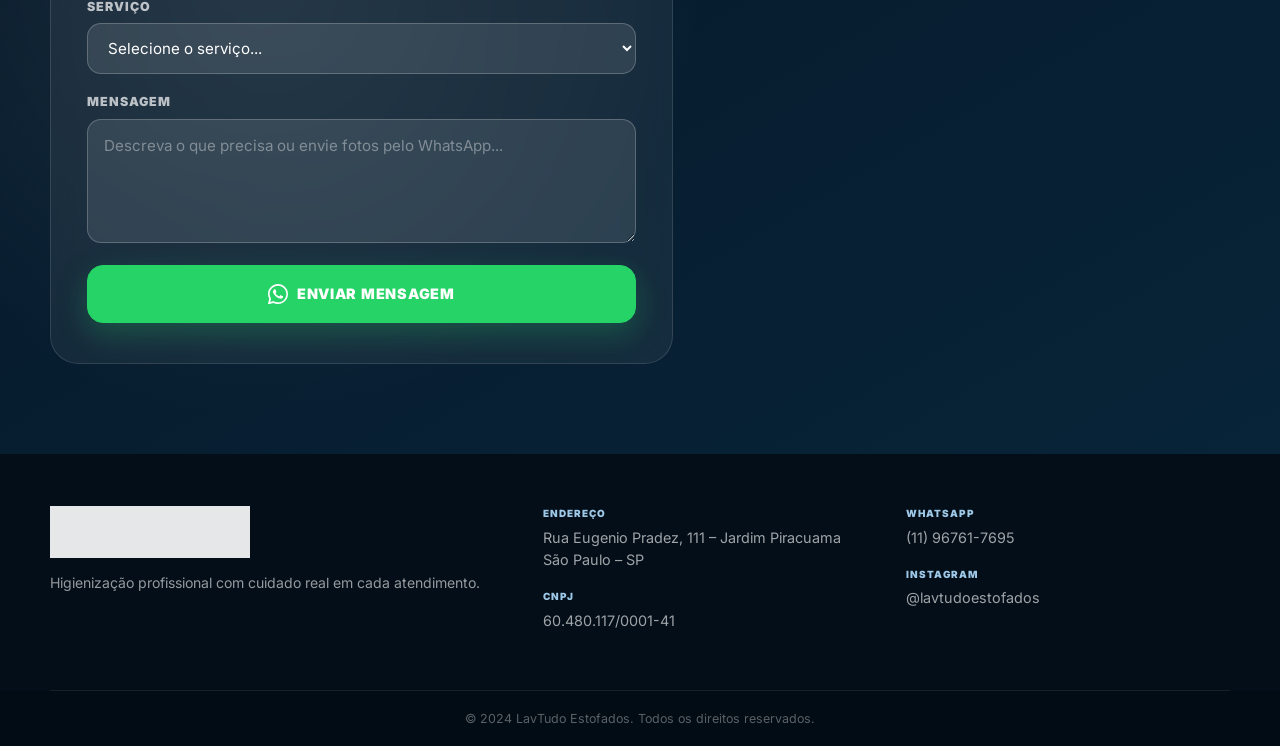
==== commit 98801c6b: "Logo PNG real no header e footer + CSS de inversão para rodapé escuro Co-Authored-By: Claude Sonnet " ====
--- a/index.html
+++ b/index.html
@@ -33,18 +33,8 @@
 <header class="site-header site-header-white" id="topo">
   <div class="container nav-wrap">
 
-    <a href="#inicio" class="brand brand-clean" aria-label="LavTudo Estofados">
-      <span class="brand-mark" aria-hidden="true">
-        <svg viewBox="0 0 64 84" xmlns="http://www.w3.org/2000/svg">
-          <path d="M32 2C21 18 8 36 8 53c0 17 10.7 29 24 29s24-12 24-29C56 36 43 18 32 2Z" fill="#9EC8E8"/>
-          <path d="M38 24c8 12 12 20 12 31 0 10-5.2 17.7-14.2 20.8 5.2-8.7 6-18.8 3.7-29.3-1.4-6.4-3.7-13.3-1.5-22.5Z" fill="rgba(255,255,255,.72)"/>
-        </svg>
-      </span>
-      <span class="brand-copy">
-        <strong>LavTudo</strong>
-        <em>ESTOFADOS</em>
-        <small>Qualidade e conforto em cada detalhe</small>
-      </span>
+    <a href="#inicio" class="brand-png-link" aria-label="LavTudo Estofados — Qualidade e conforto em cada detalhe">
+      <img src="assets/img/logo-horizontal.png" alt="LavTudo Estofados" class="brand-png header-logo-png" />
     </a>
 
     <button class="menu-toggle" type="button" aria-label="Abrir menu" aria-expanded="false" aria-controls="menuPrincipal"><span></span><span></span><span></span></button>
@@ -477,17 +467,8 @@
 <footer class="site-footer">
   <div class="container footer-v2">
     <div class="footer-brand-col">
-      <a href="index.html#inicio" class="footer-brand-clean" aria-label="LavTudo Estofados — Início">
-        <span class="brand-mark" aria-hidden="true">
-          <svg viewBox="0 0 64 84" xmlns="http://www.w3.org/2000/svg">
-            <path d="M32 2C21 18 8 36 8 53c0 17 10.7 29 24 29s24-12 24-29C56 36 43 18 32 2Z" fill="#9EC8E8"/>
-            <path d="M38 24c8 12 12 20 12 31 0 10-5.2 17.7-14.2 20.8 5.2-8.7 6-18.8 3.7-29.3-1.4-6.4-3.7-13.3-1.5-22.5Z" fill="rgba(255,255,255,.72)"/>
-          </svg>
-        </span>
-        <span class="brand-copy">
-          <strong>LavTudo</strong>
-          <em>ESTOFADOS</em>
-        </span>
+      <a href="index.html#inicio" class="brand-png-link footer-logo-link" aria-label="LavTudo Estofados — Início">
+        <img src="assets/img/logo-horizontal.png" alt="LavTudo Estofados" class="brand-png footer-logo-png" />
       </a>
       <p class="footer-tagline">Higienização profissional com cuidado real em cada atendimento.</p>
     </div>
--- a/style.css
+++ b/style.css
@@ -2154,3 +2154,55 @@
 .about-text h2{
   font-size:clamp(1.7rem,2.8vw,2.6rem) !important;
 }
+
+
+/* ════════════════════════════════════════════════════
+   LOGO PNG REAL — HEADER & FOOTER
+════════════════════════════════════════════════════ */
+
+/* Link wrapper — sem decoração */
+.brand-png-link{
+  display:flex;
+  align-items:center;
+  flex-shrink:0;
+  text-decoration:none;
+  line-height:0;
+}
+
+/* Imagem base */
+.brand-png{
+  display:block;
+  height:auto;
+  object-fit:contain;
+  object-position:left center;
+  max-width:100%;
+}
+
+/* ── Header: logo escura sobre fundo branco ────────
+   A PNG tem texto preto → combina perfeitamente     */
+.header-logo-png{
+  width:clamp(140px,16vw,210px);
+  max-height:50px;
+}
+
+/* ── Footer: inverte para branco sobre fundo escuro */
+.footer-logo-png{
+  width:clamp(140px,16vw,200px);
+  max-height:54px;
+  filter:brightness(0) invert(1);
+  opacity:.90;
+  transition:opacity .25s;
+}
+.footer-logo-link:hover .footer-logo-png{
+  opacity:1;
+}
+
+/* Responsive */
+@media(max-width:860px){
+  .header-logo-png{width:clamp(130px,28vw,190px);max-height:44px}
+  .footer-logo-png{width:clamp(130px,28vw,180px);max-height:48px}
+}
+@media(max-width:480px){
+  .header-logo-png{width:clamp(120px,36vw,160px);max-height:40px}
+  .footer-logo-png{width:clamp(120px,36vw,155px);max-height:44px}
+}
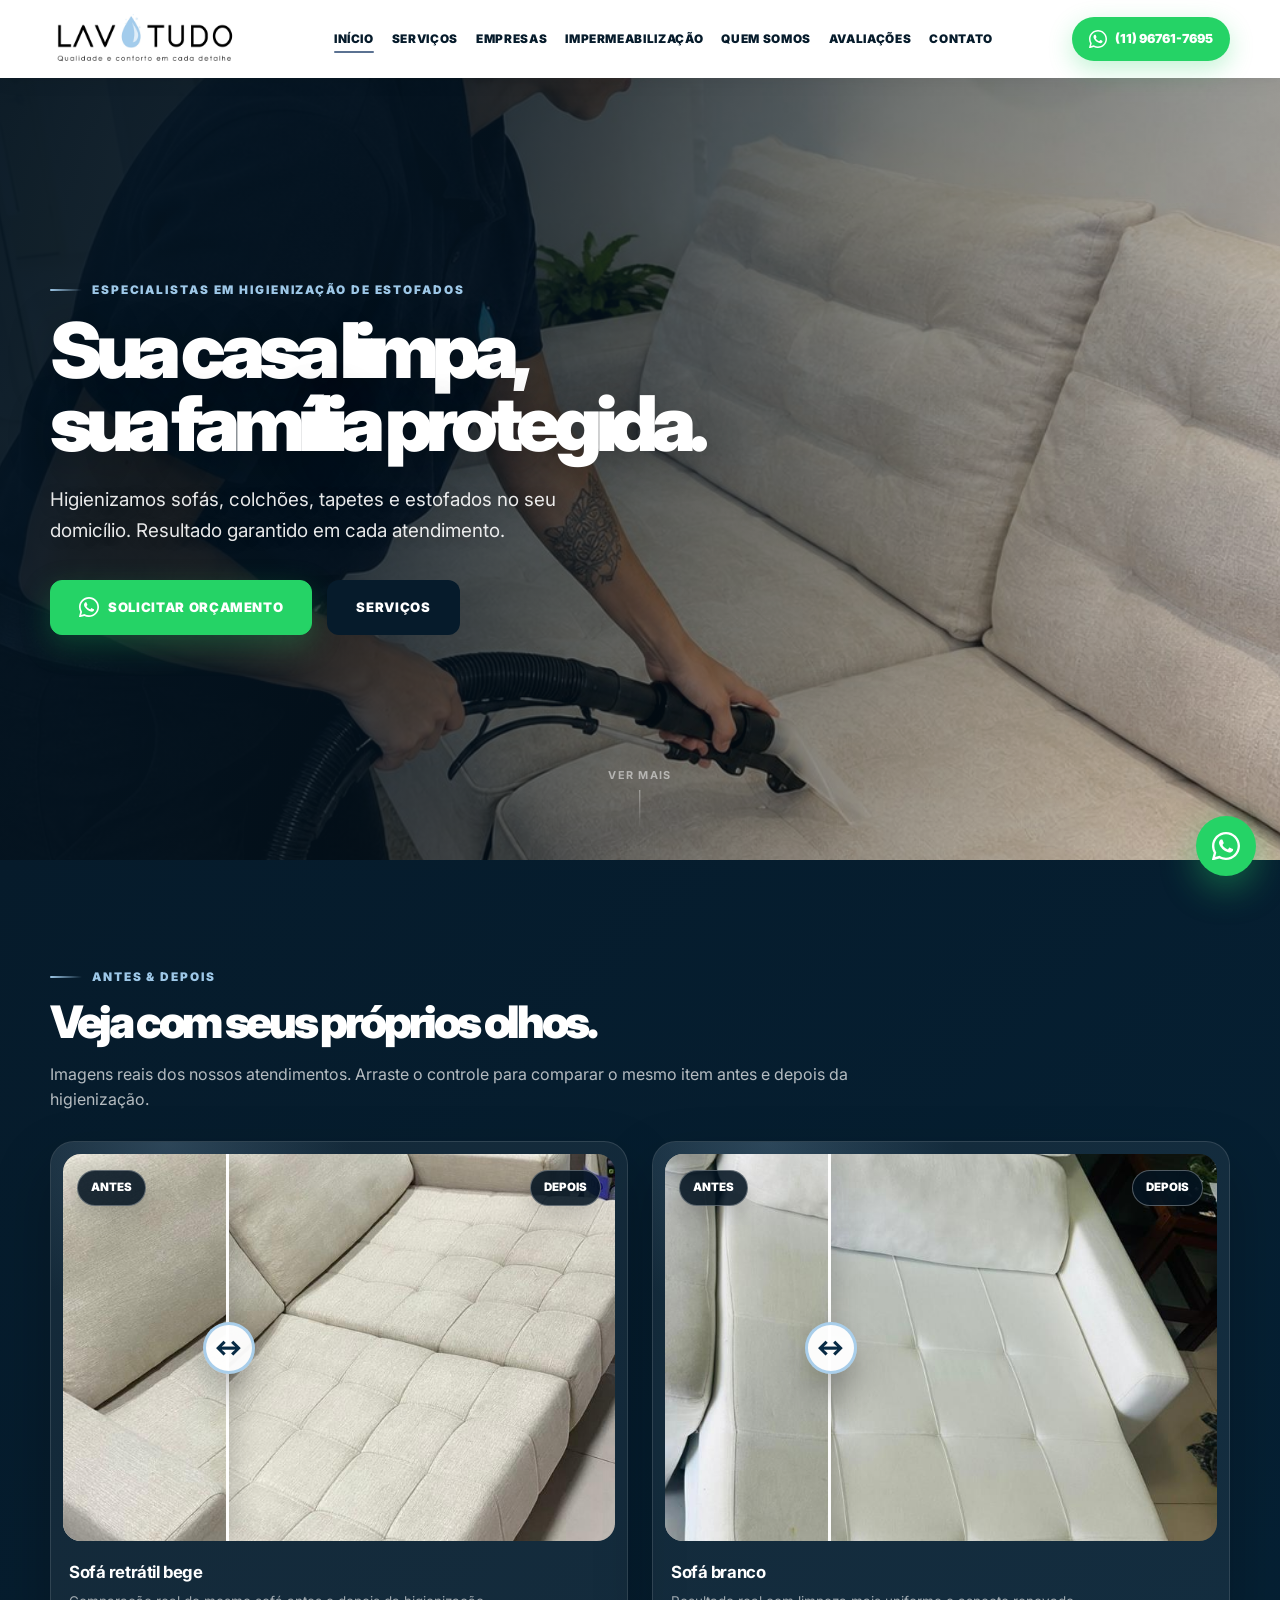
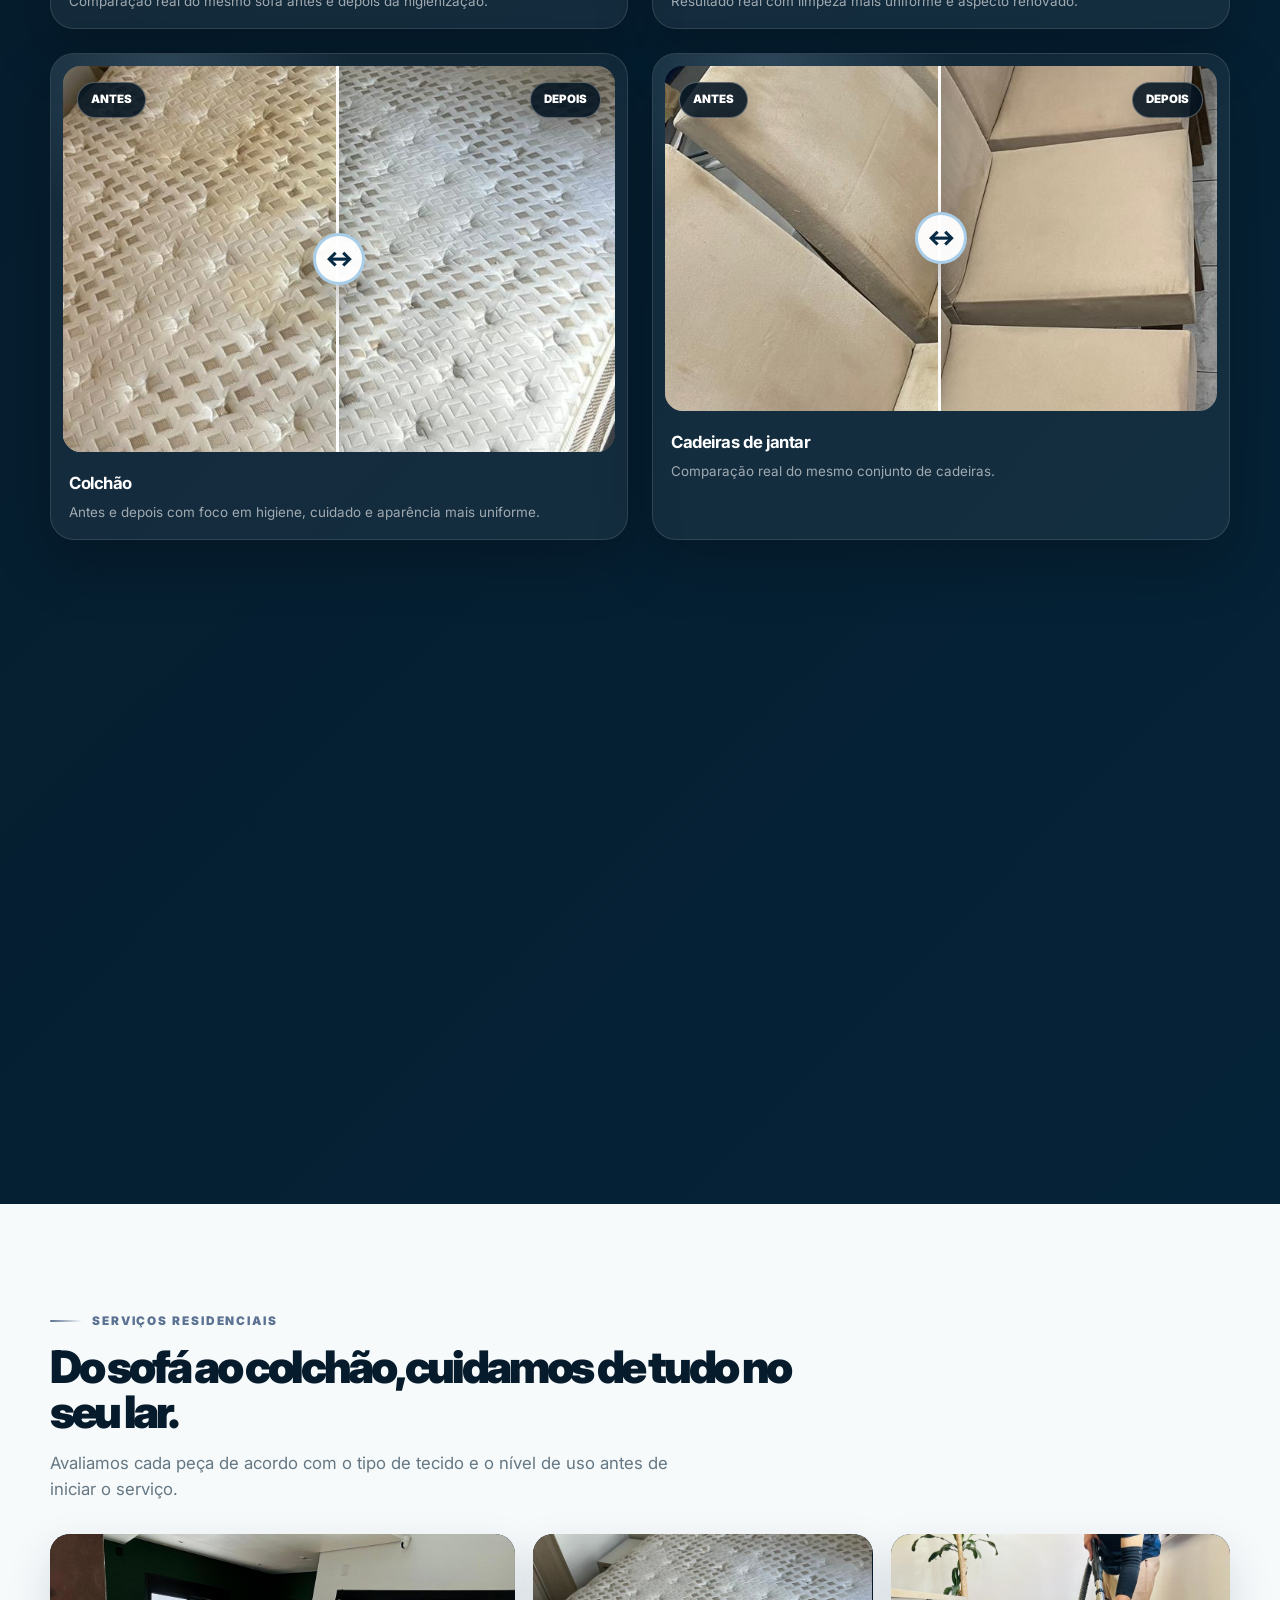
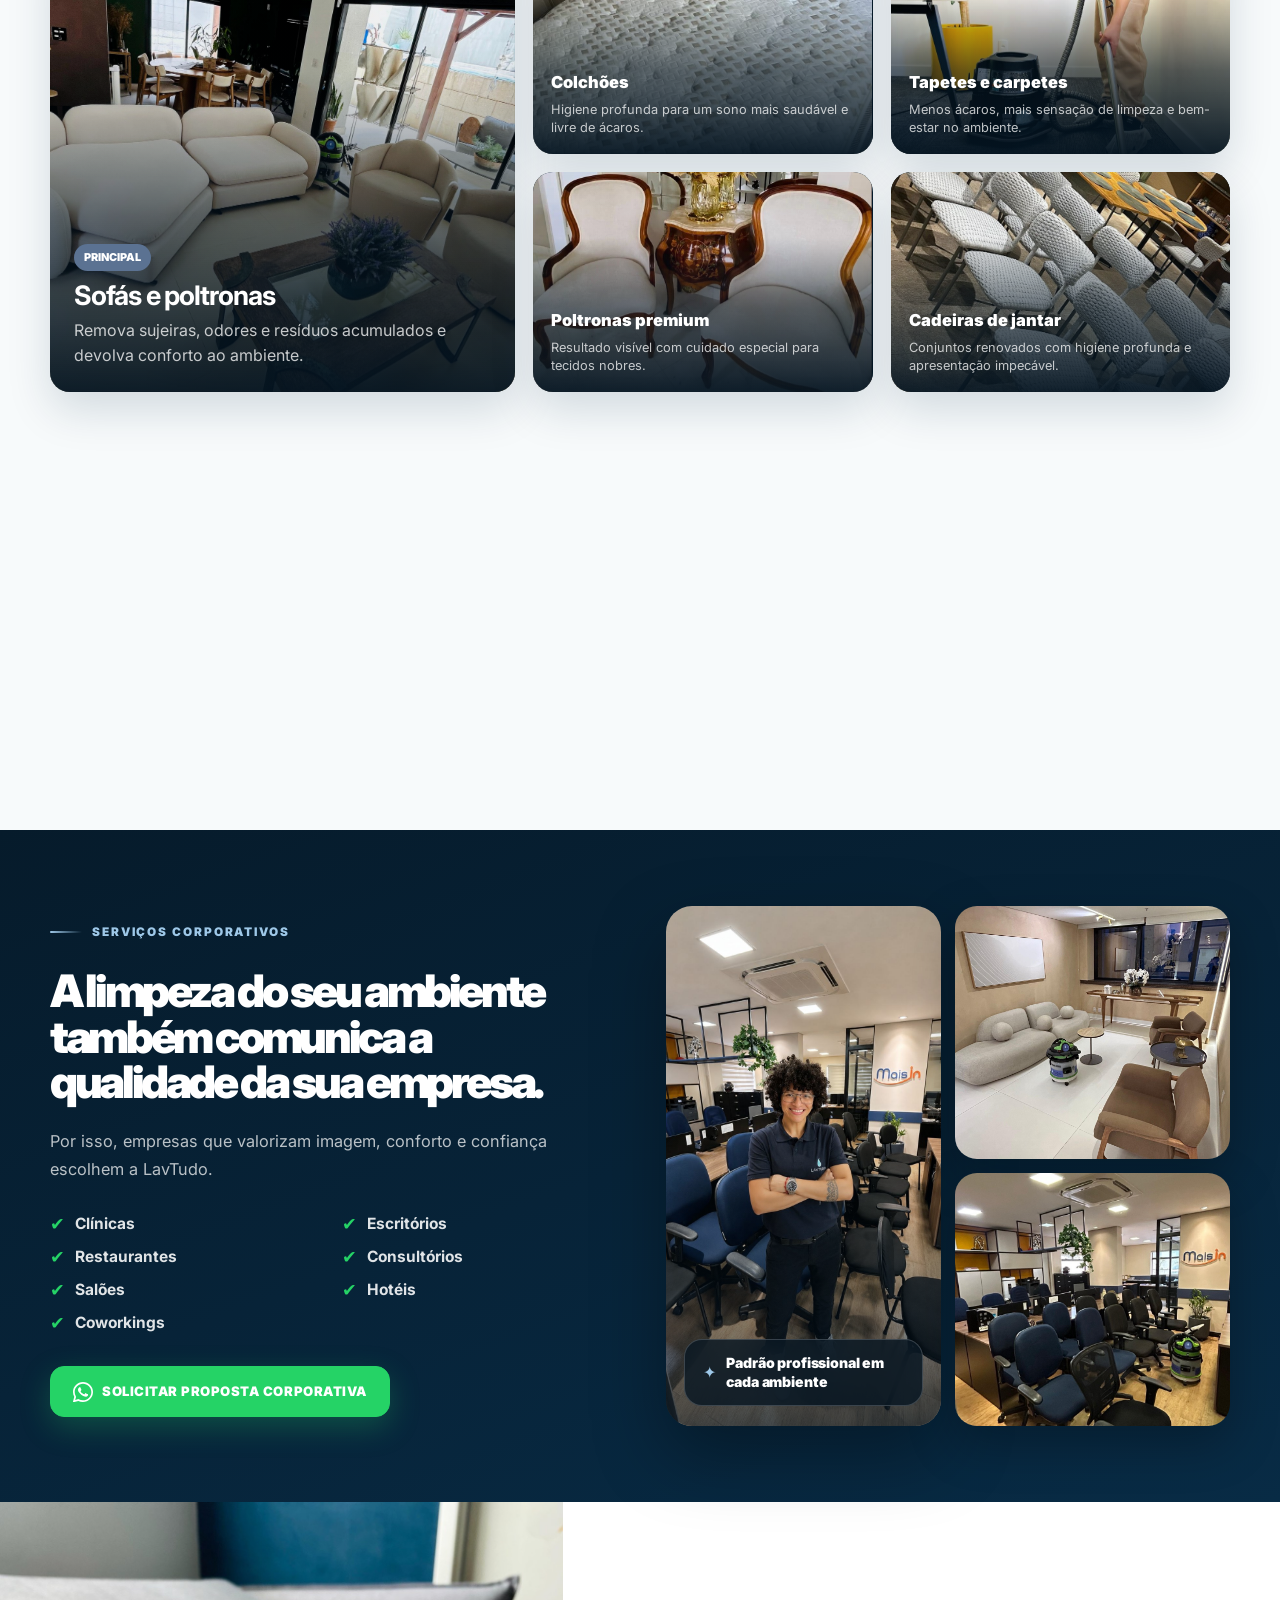
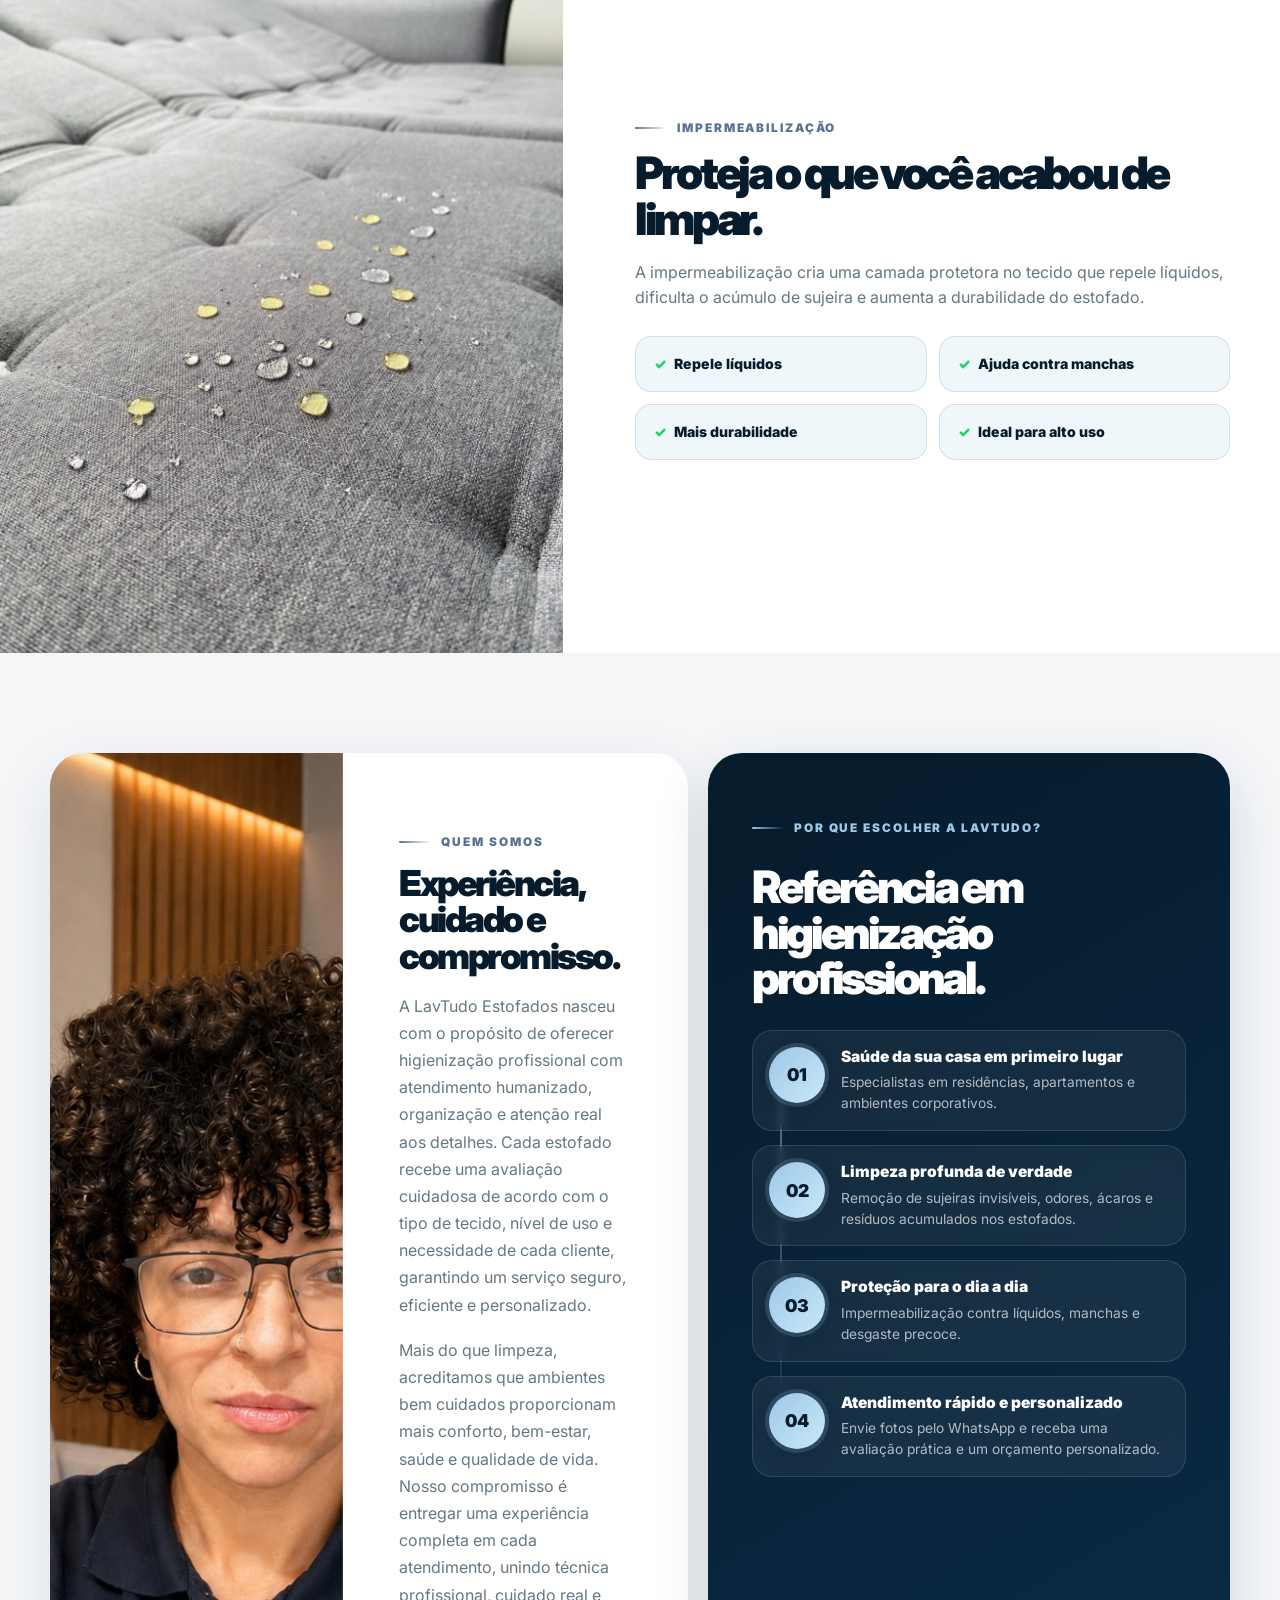
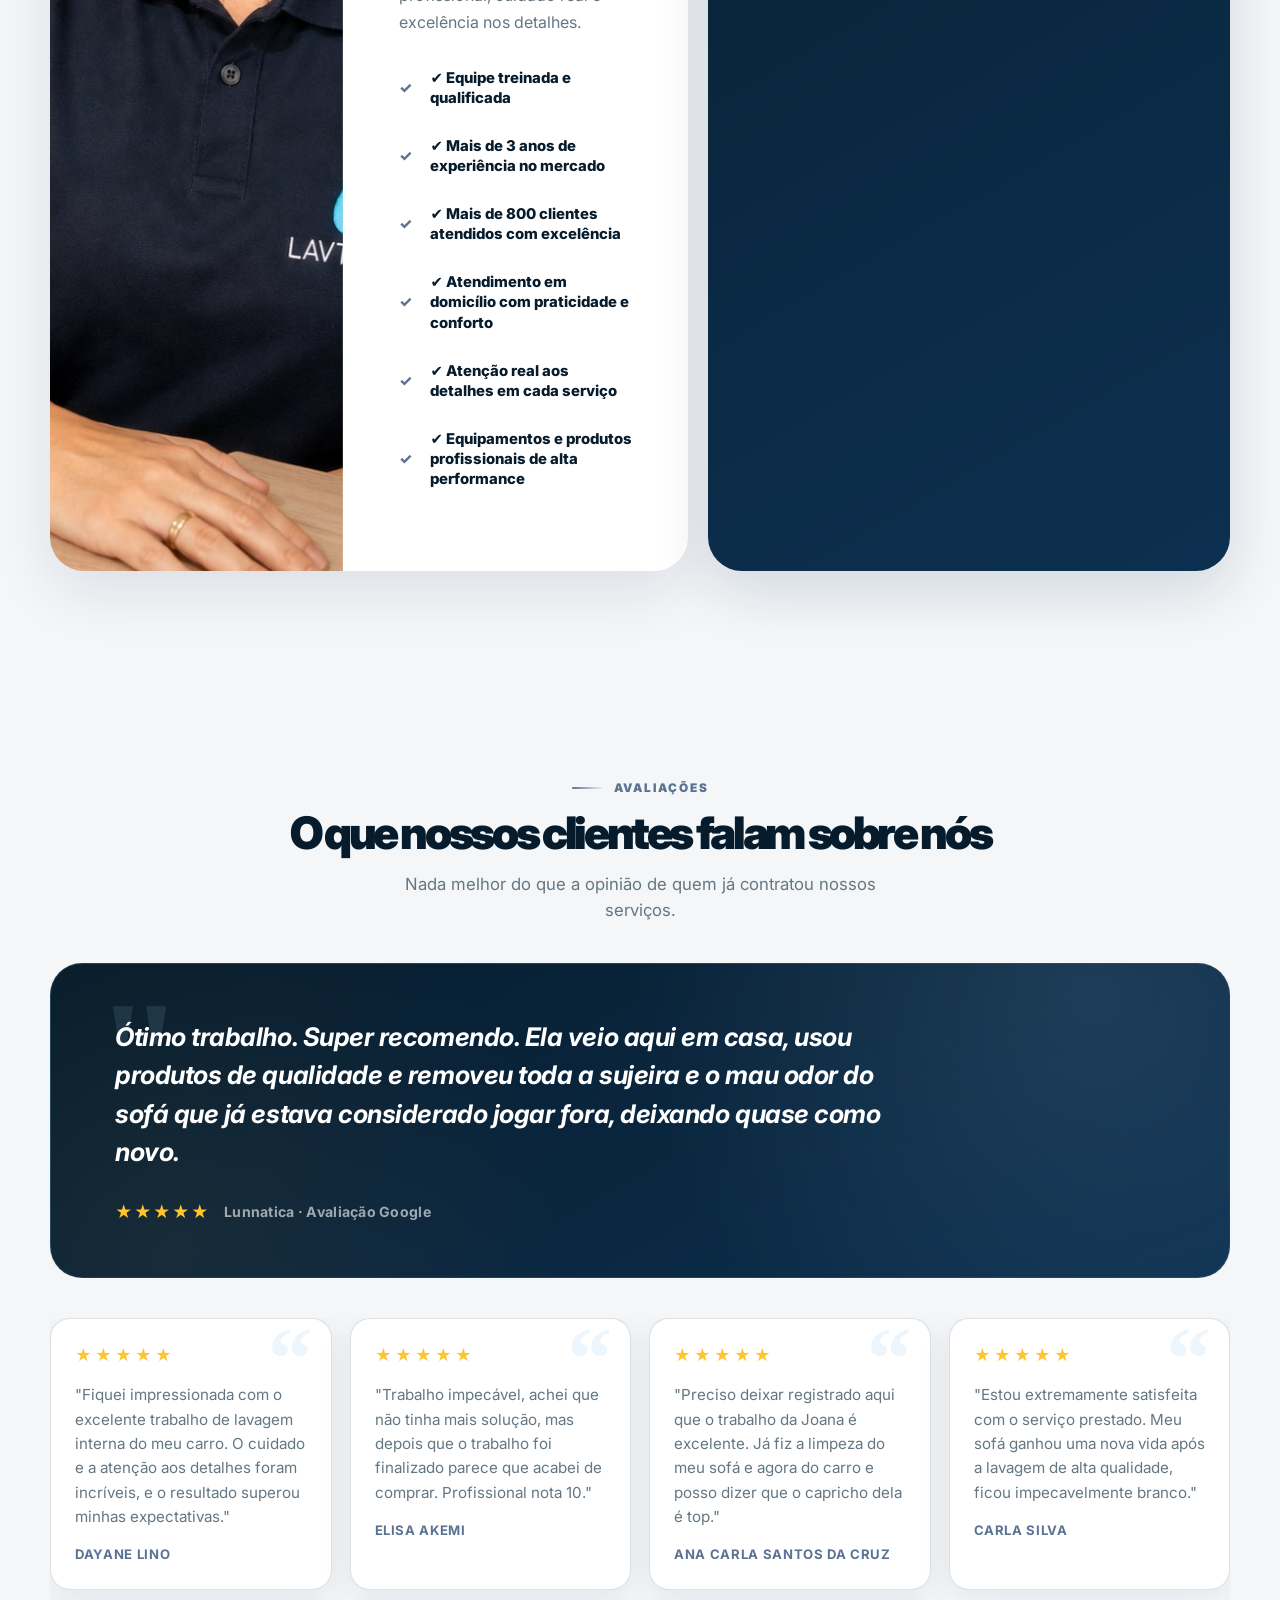
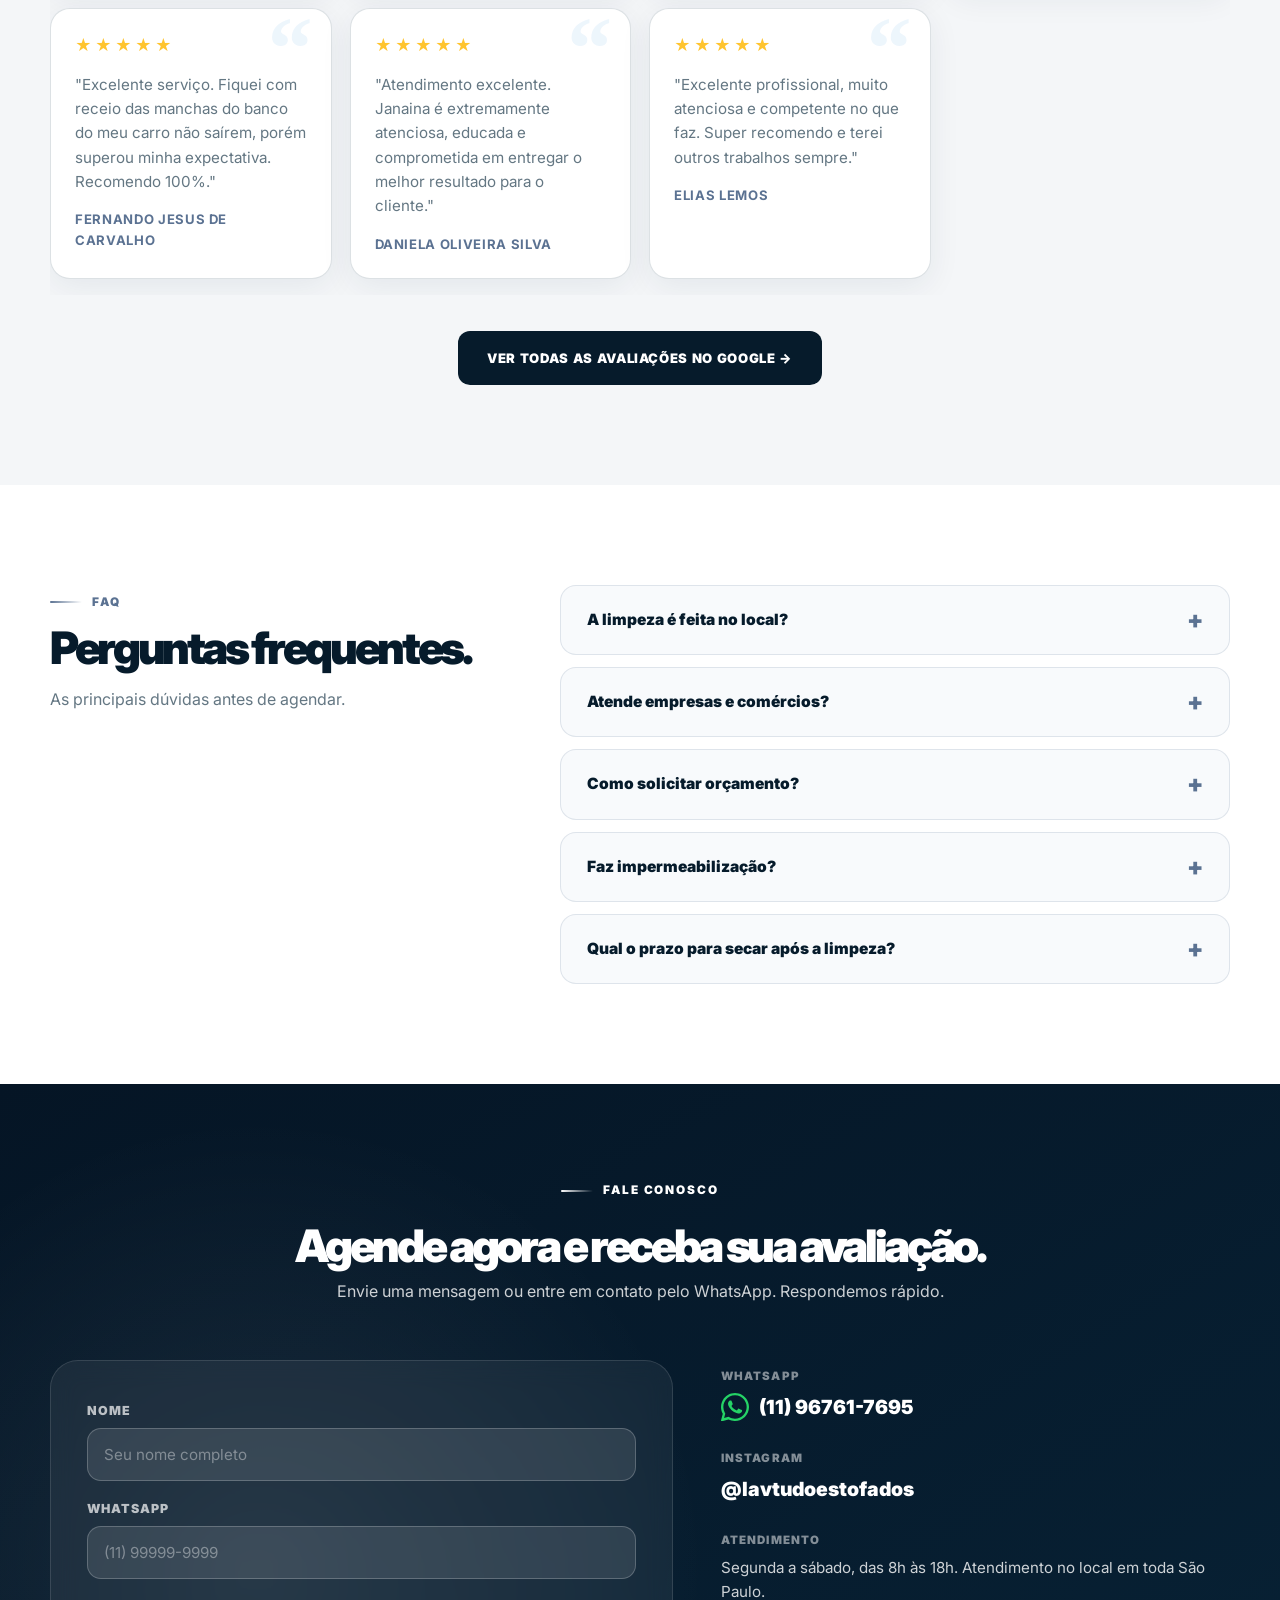
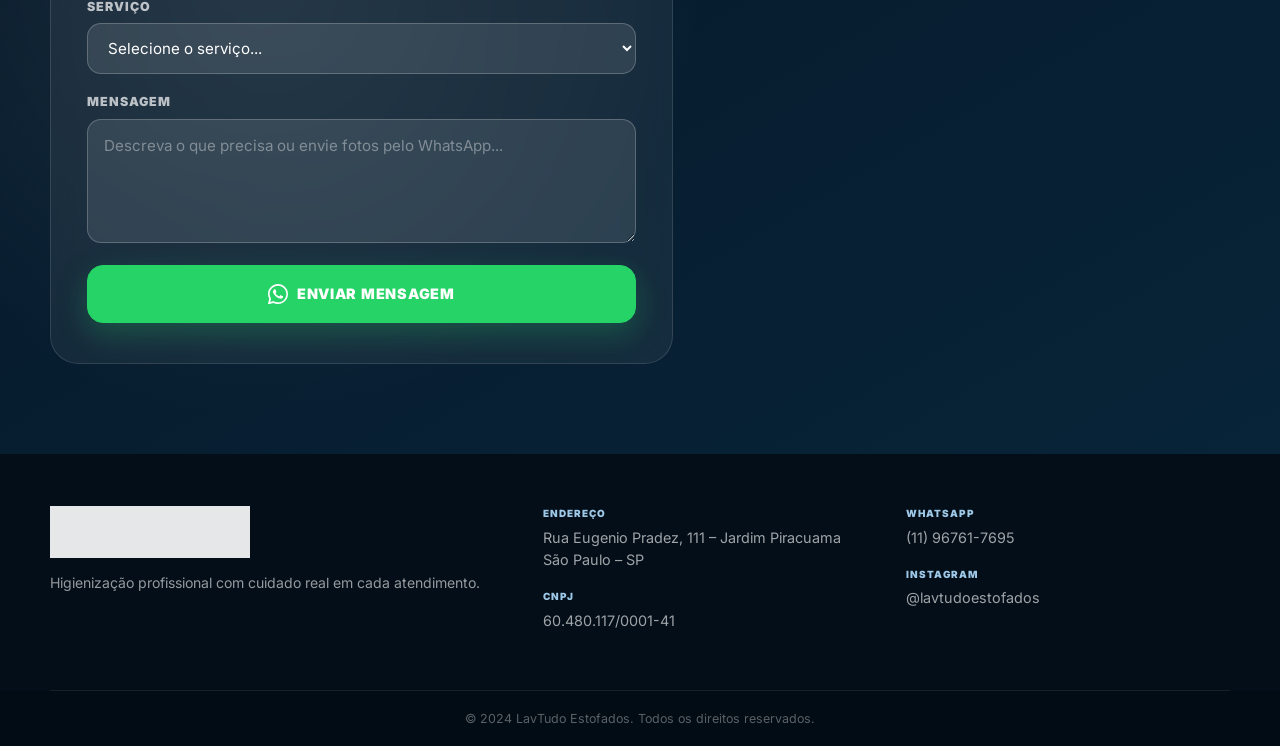
==== commit 2d85a502: "Troca fotos cadeiras: premium-cadeiras-jantar no card de servicos e ambiente-corporativo-cadeiras na" ====
--- a/index.html
+++ b/index.html
@@ -161,7 +161,7 @@
           <article class="service-card reveal"><img src="assets/img/colchao-depois.jpg" alt="Colchão higienizado" loading="lazy" /><div class="service-label"><strong>Colchões</strong><p>Higiene profunda para um sono mais saudável e livre de ácaros.</p></div></article>
           <article class="service-card reveal"><img src="assets/img/carpete-empresa.jpg" alt="Limpeza de tapete" loading="lazy" /><div class="service-label"><strong>Tapetes e carpetes</strong><p>Menos ácaros, mais sensação de limpeza e bem-estar no ambiente.</p></div></article>
           <article class="service-card reveal"><img src="assets/img/poltronas-classicas.jpg" alt="Poltronas clássicas claras higienizadas" loading="lazy" /><div class="service-label"><strong>Poltronas premium</strong><p>Resultado visível com cuidado especial para tecidos nobres.</p></div></article>
-          <article class="service-card reveal"><img src="assets/img/cadeiras-bege-depois.jpg" alt="Cadeiras higienizadas" loading="lazy" /><div class="service-label"><strong>Cadeiras de jantar</strong><p>Conjuntos renovados com higiene profunda e apresentação impecável.</p></div></article>
+          <article class="service-card reveal"><img src="assets/img/premium-cadeiras-jantar.jpg" alt="Cadeiras de jantar higienizadas em restaurante" loading="lazy" /><div class="service-label"><strong>Cadeiras de jantar</strong><p>Conjuntos renovados com higiene profunda e apresentação impecável.</p></div></article>
           <article class="service-card reveal"><img src="assets/img/persiana-limpeza.jpg" alt="Limpeza de persianas em residência" loading="lazy" /><div class="service-label"><strong>Persianas e cortinas</strong><p>Remoção de pó, ácaros e sujeiras acumuladas em ambientes fechados.</p></div></article>
         </div>
         <div class="services-cta-wrap reveal">
@@ -211,7 +211,7 @@
               <img src="assets/img/sala-premium-maquina.jpg" alt="Hall de hotel com sofá e poltronas higienizados pela LavTudo" loading="lazy" />
             </div>
             <div class="ev2-photo-small">
-              <img src="assets/img/carpete-empresa.jpg" alt="Limpeza de carpete em ambiente corporativo pela LavTudo" loading="lazy" />
+              <img src="assets/img/ambiente-corporativo-cadeiras.jpg" alt="Cadeiras de escritório higienizadas pela LavTudo" loading="lazy" />
             </div>
           </div>
 
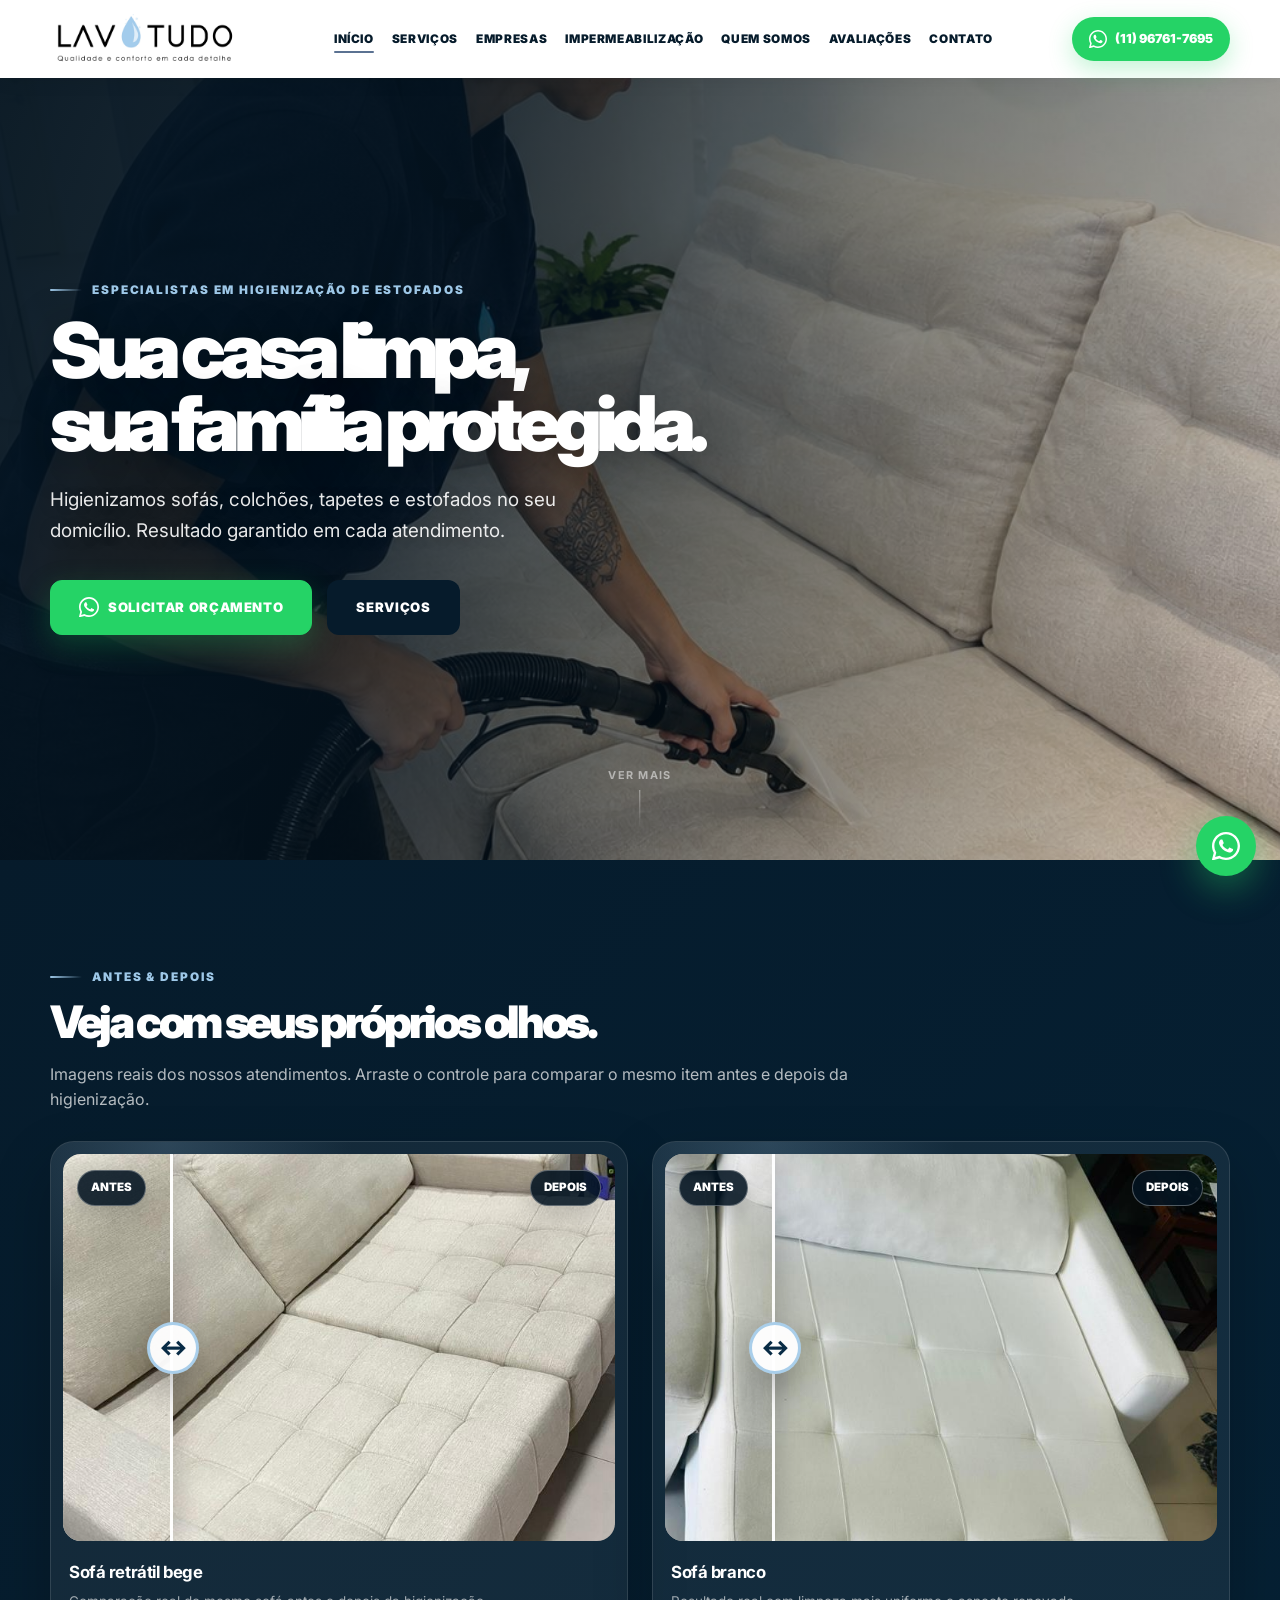
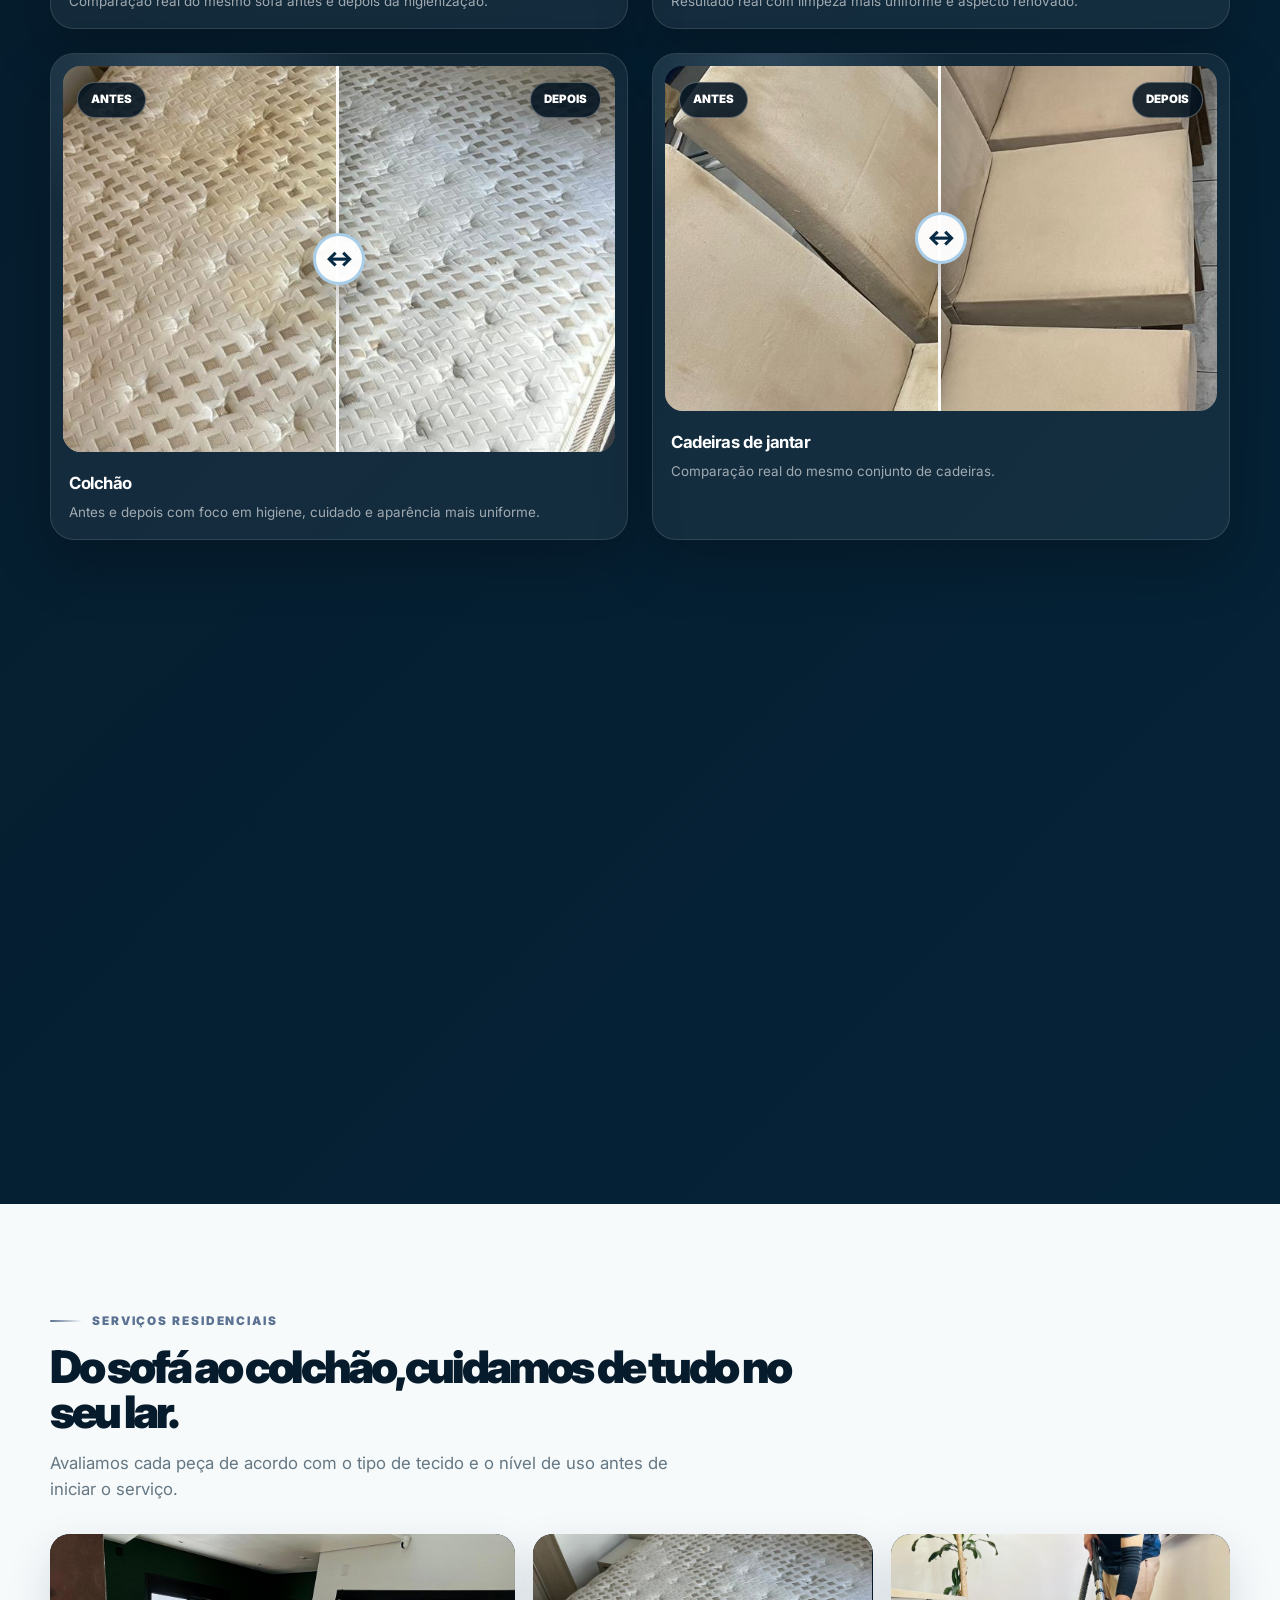
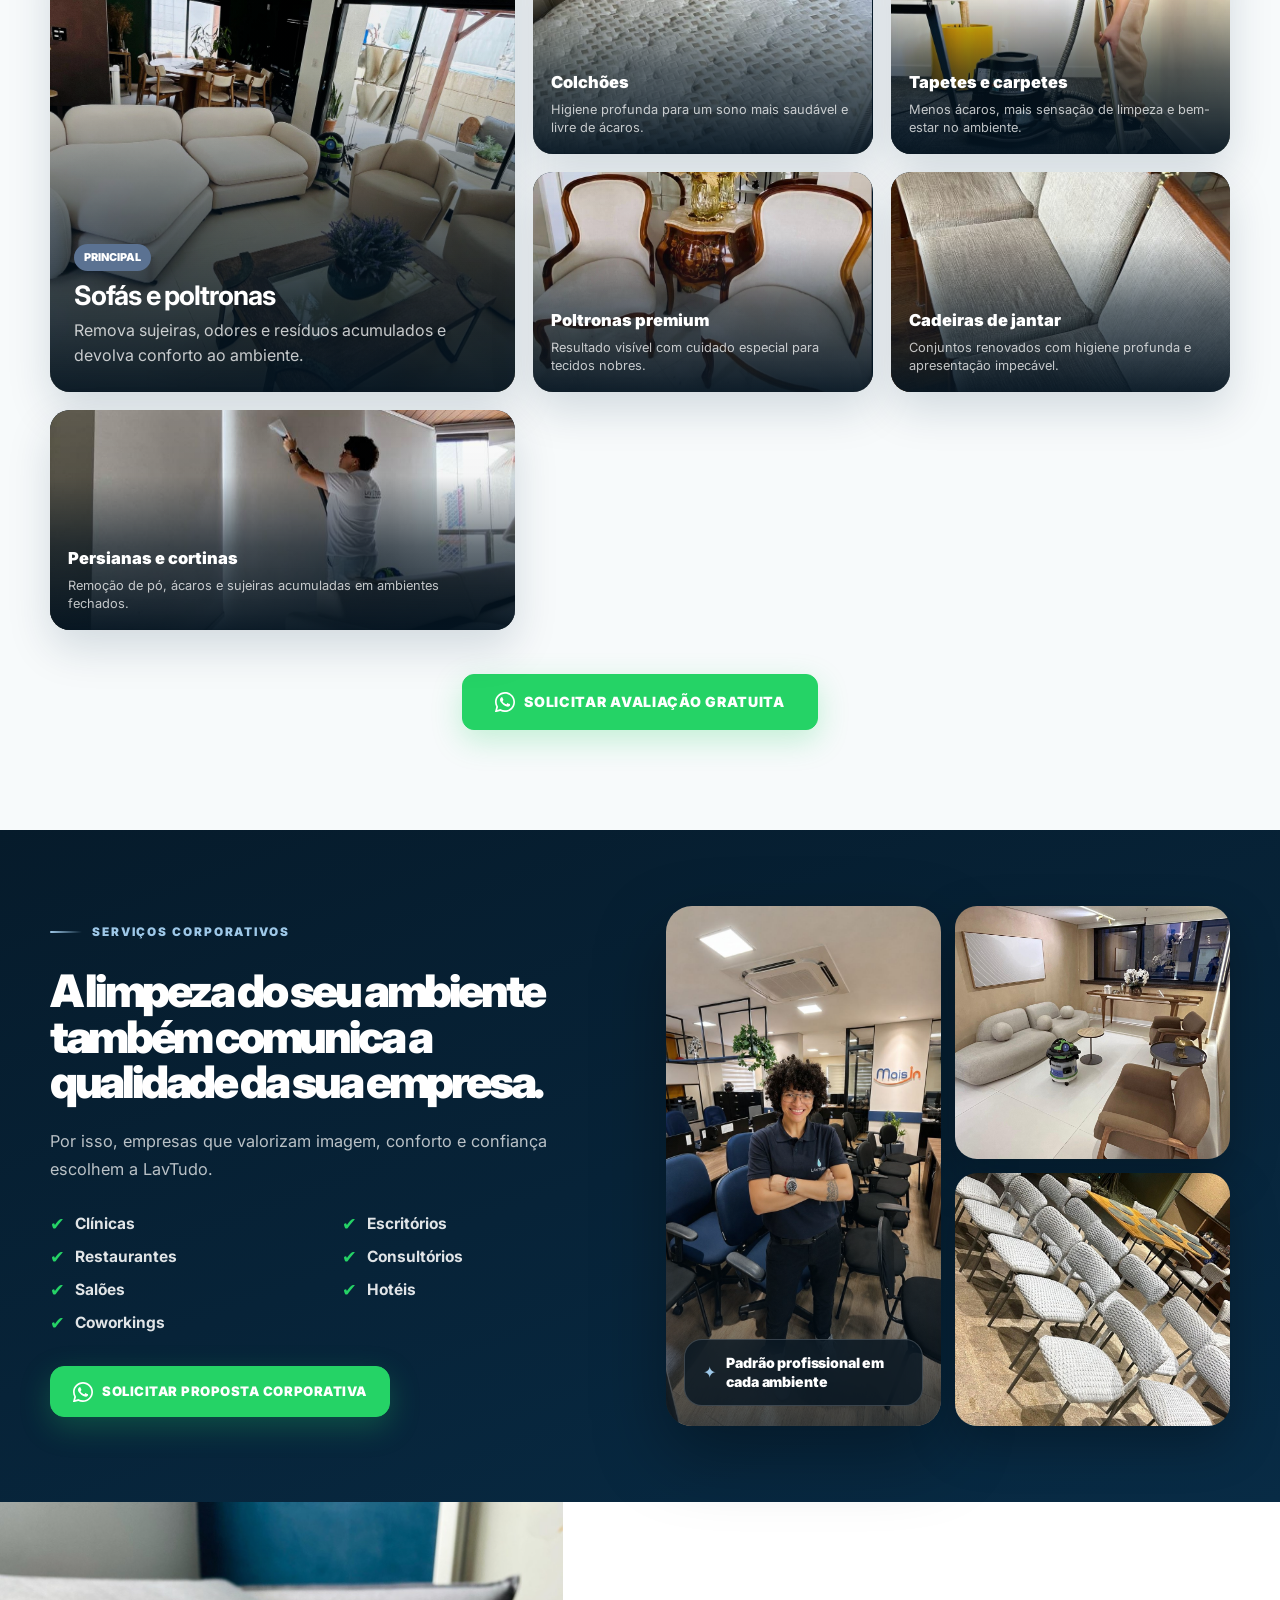
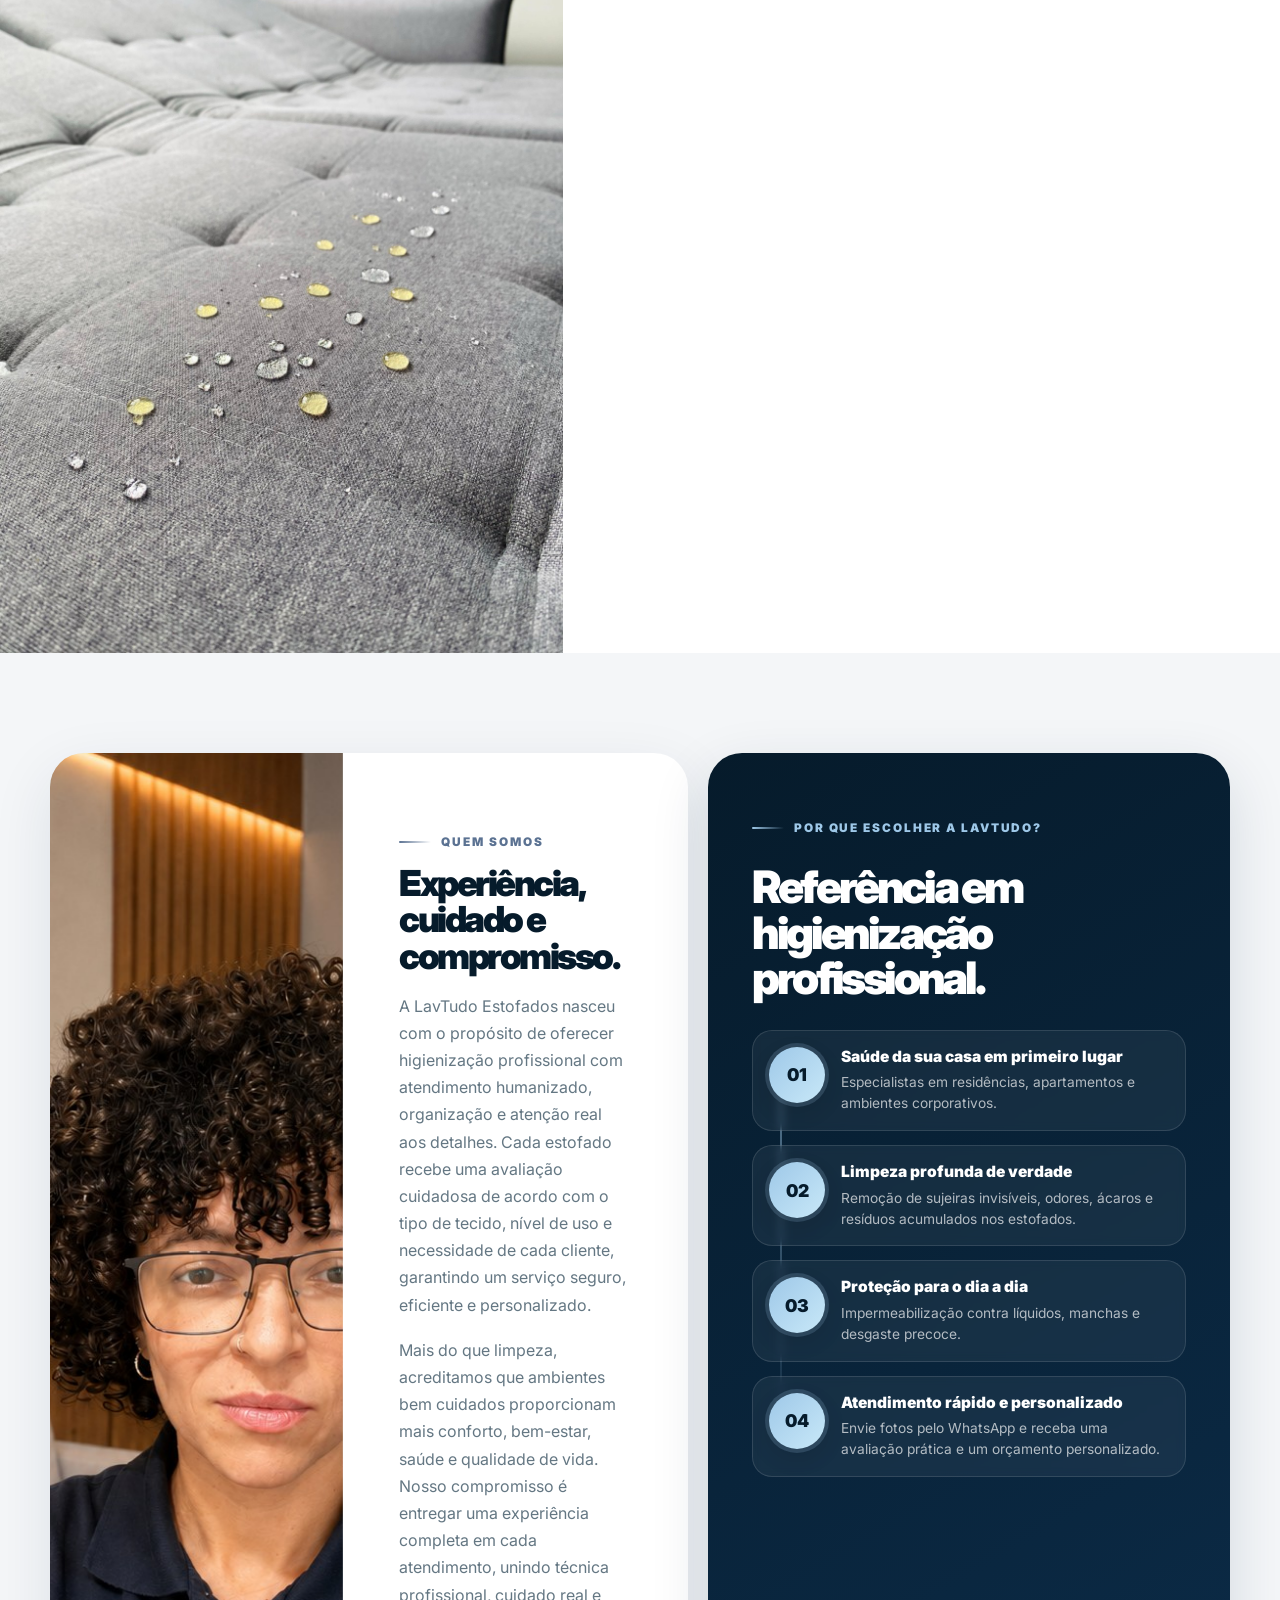
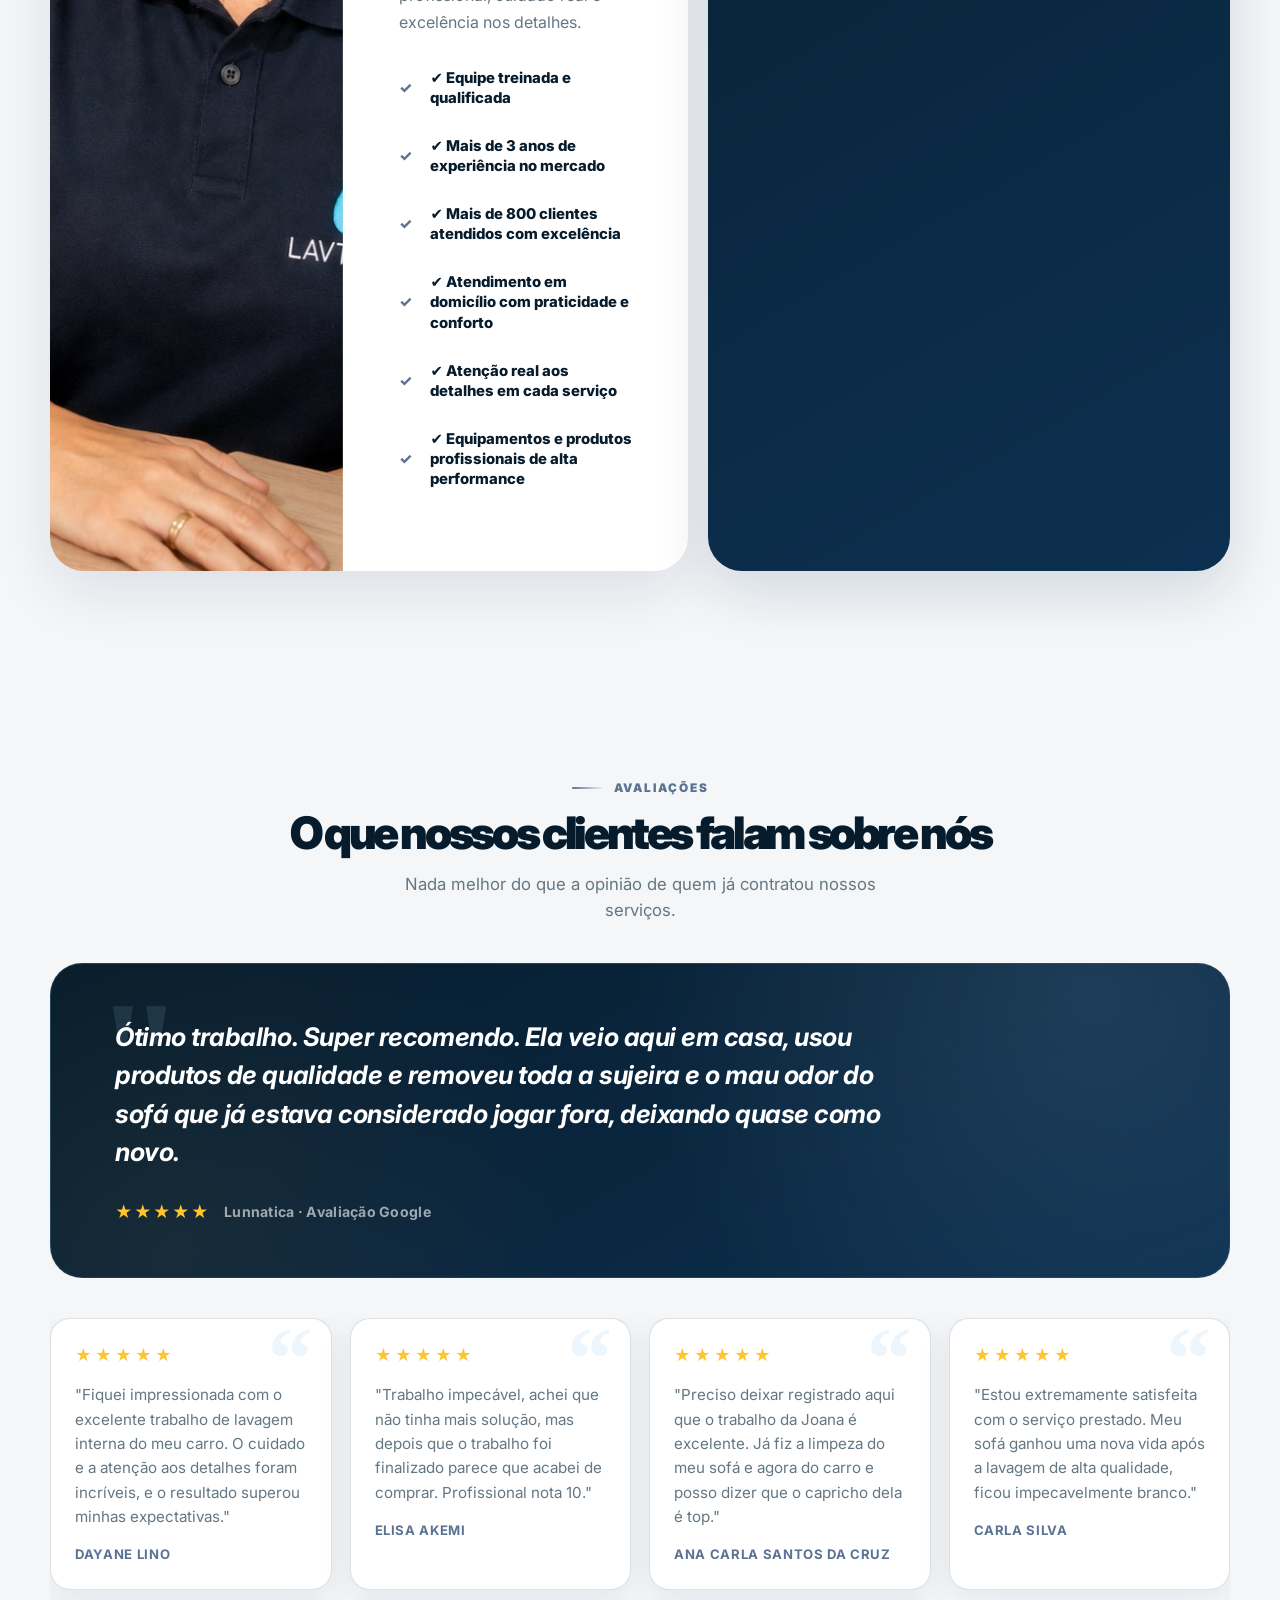
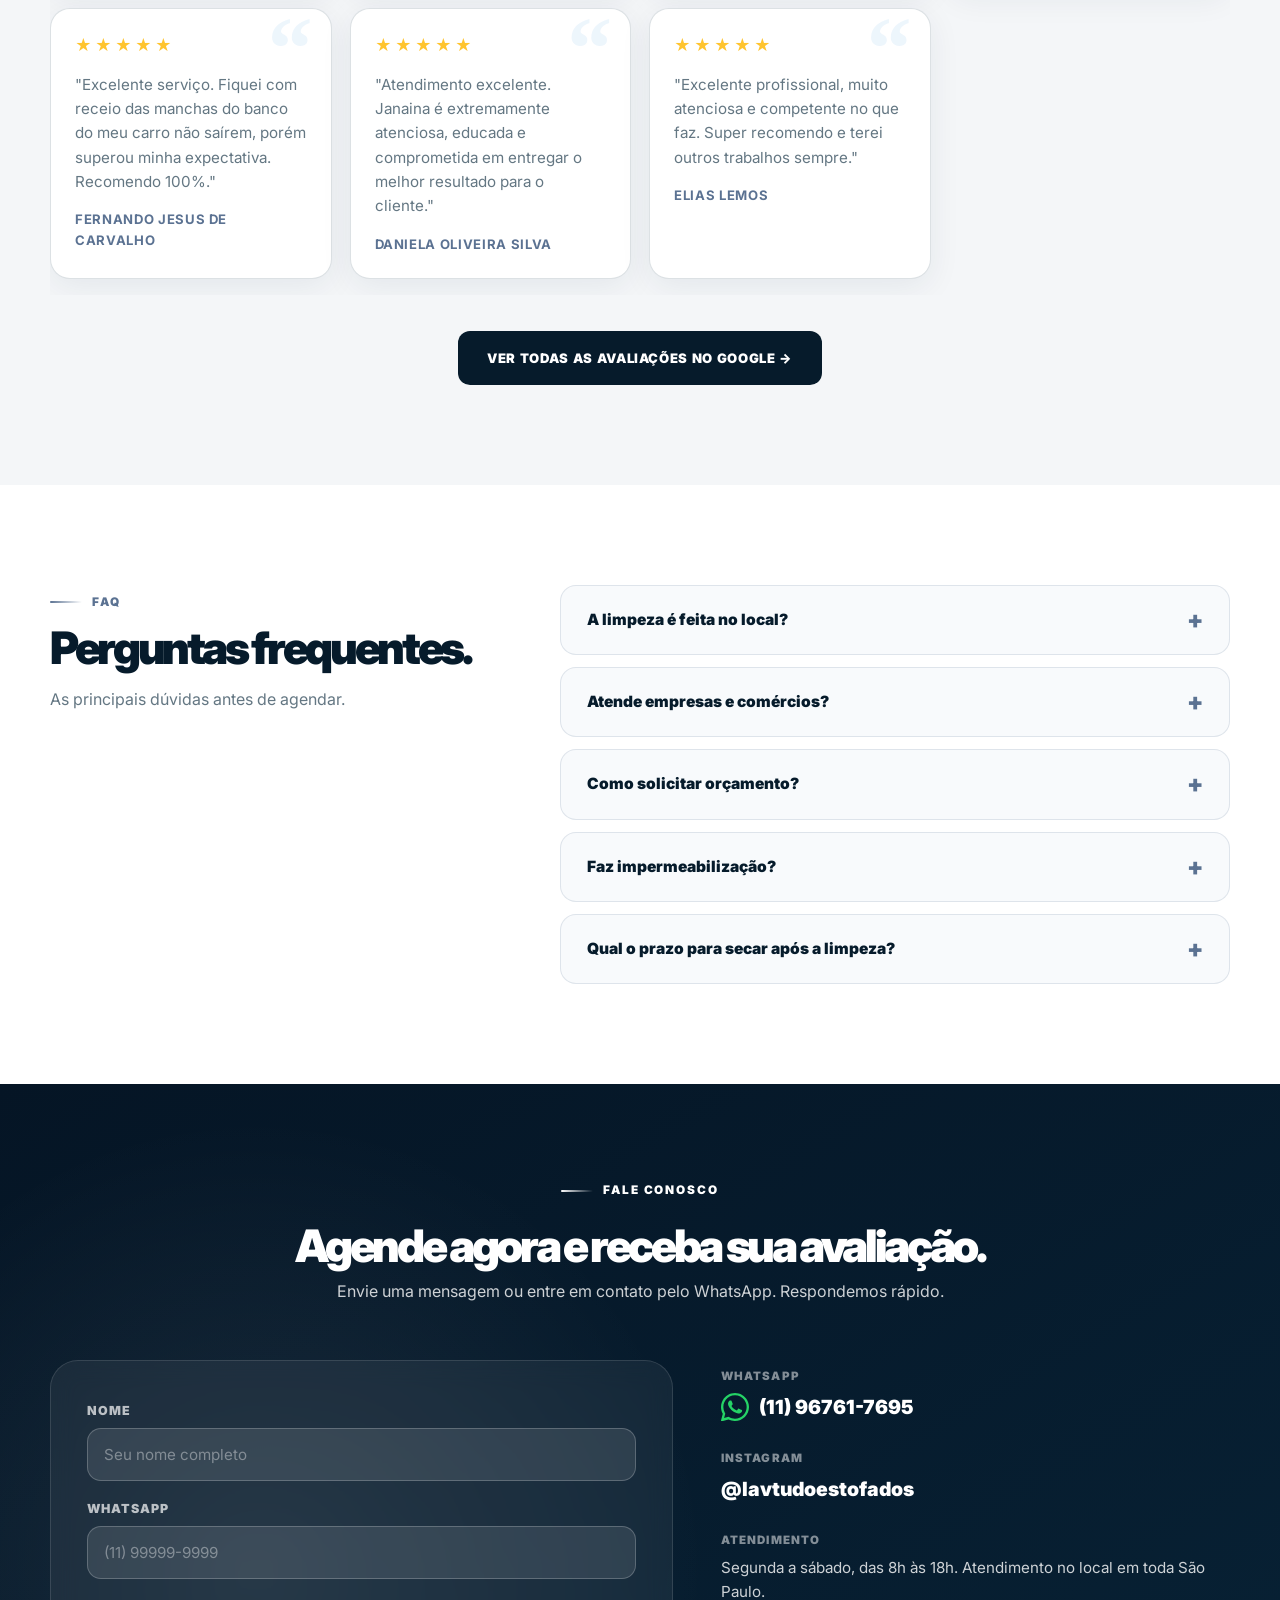
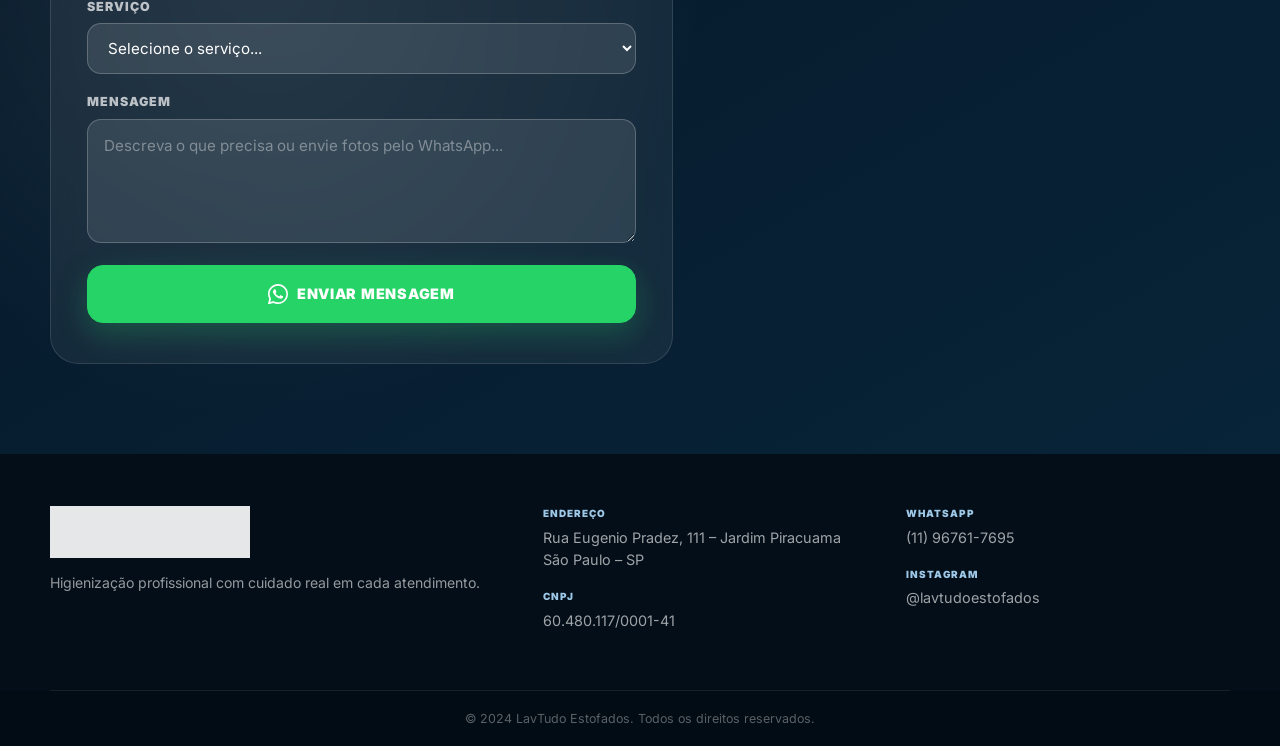
==== commit 306032be: "Corrige posicao das fotos: cadeiras-restaurante vai pro corporativo, cadeiras-cinza fica nos servico" ====
--- a/index.html
+++ b/index.html
@@ -161,7 +161,7 @@
           <article class="service-card reveal"><img src="assets/img/colchao-depois.jpg" alt="Colchão higienizado" loading="lazy" /><div class="service-label"><strong>Colchões</strong><p>Higiene profunda para um sono mais saudável e livre de ácaros.</p></div></article>
           <article class="service-card reveal"><img src="assets/img/carpete-empresa.jpg" alt="Limpeza de tapete" loading="lazy" /><div class="service-label"><strong>Tapetes e carpetes</strong><p>Menos ácaros, mais sensação de limpeza e bem-estar no ambiente.</p></div></article>
           <article class="service-card reveal"><img src="assets/img/poltronas-classicas.jpg" alt="Poltronas clássicas claras higienizadas" loading="lazy" /><div class="service-label"><strong>Poltronas premium</strong><p>Resultado visível com cuidado especial para tecidos nobres.</p></div></article>
-          <article class="service-card reveal"><img src="assets/img/premium-cadeiras-jantar.jpg" alt="Cadeiras de jantar higienizadas em restaurante" loading="lazy" /><div class="service-label"><strong>Cadeiras de jantar</strong><p>Conjuntos renovados com higiene profunda e apresentação impecável.</p></div></article>
+          <article class="service-card reveal"><img src="assets/img/cadeiras-cinza-depois.jpg" alt="Cadeiras de jantar higienizadas em residência" loading="lazy" /><div class="service-label"><strong>Cadeiras de jantar</strong><p>Conjuntos renovados com higiene profunda e apresentação impecável.</p></div></article>
           <article class="service-card reveal"><img src="assets/img/persiana-limpeza.jpg" alt="Limpeza de persianas em residência" loading="lazy" /><div class="service-label"><strong>Persianas e cortinas</strong><p>Remoção de pó, ácaros e sujeiras acumuladas em ambientes fechados.</p></div></article>
         </div>
         <div class="services-cta-wrap reveal">
@@ -211,7 +211,7 @@
               <img src="assets/img/sala-premium-maquina.jpg" alt="Hall de hotel com sofá e poltronas higienizados pela LavTudo" loading="lazy" />
             </div>
             <div class="ev2-photo-small">
-              <img src="assets/img/ambiente-corporativo-cadeiras.jpg" alt="Cadeiras de escritório higienizadas pela LavTudo" loading="lazy" />
+              <img src="assets/img/premium-cadeiras-jantar.jpg" alt="Cadeiras de restaurante higienizadas pela LavTudo" loading="lazy" />
             </div>
           </div>
 
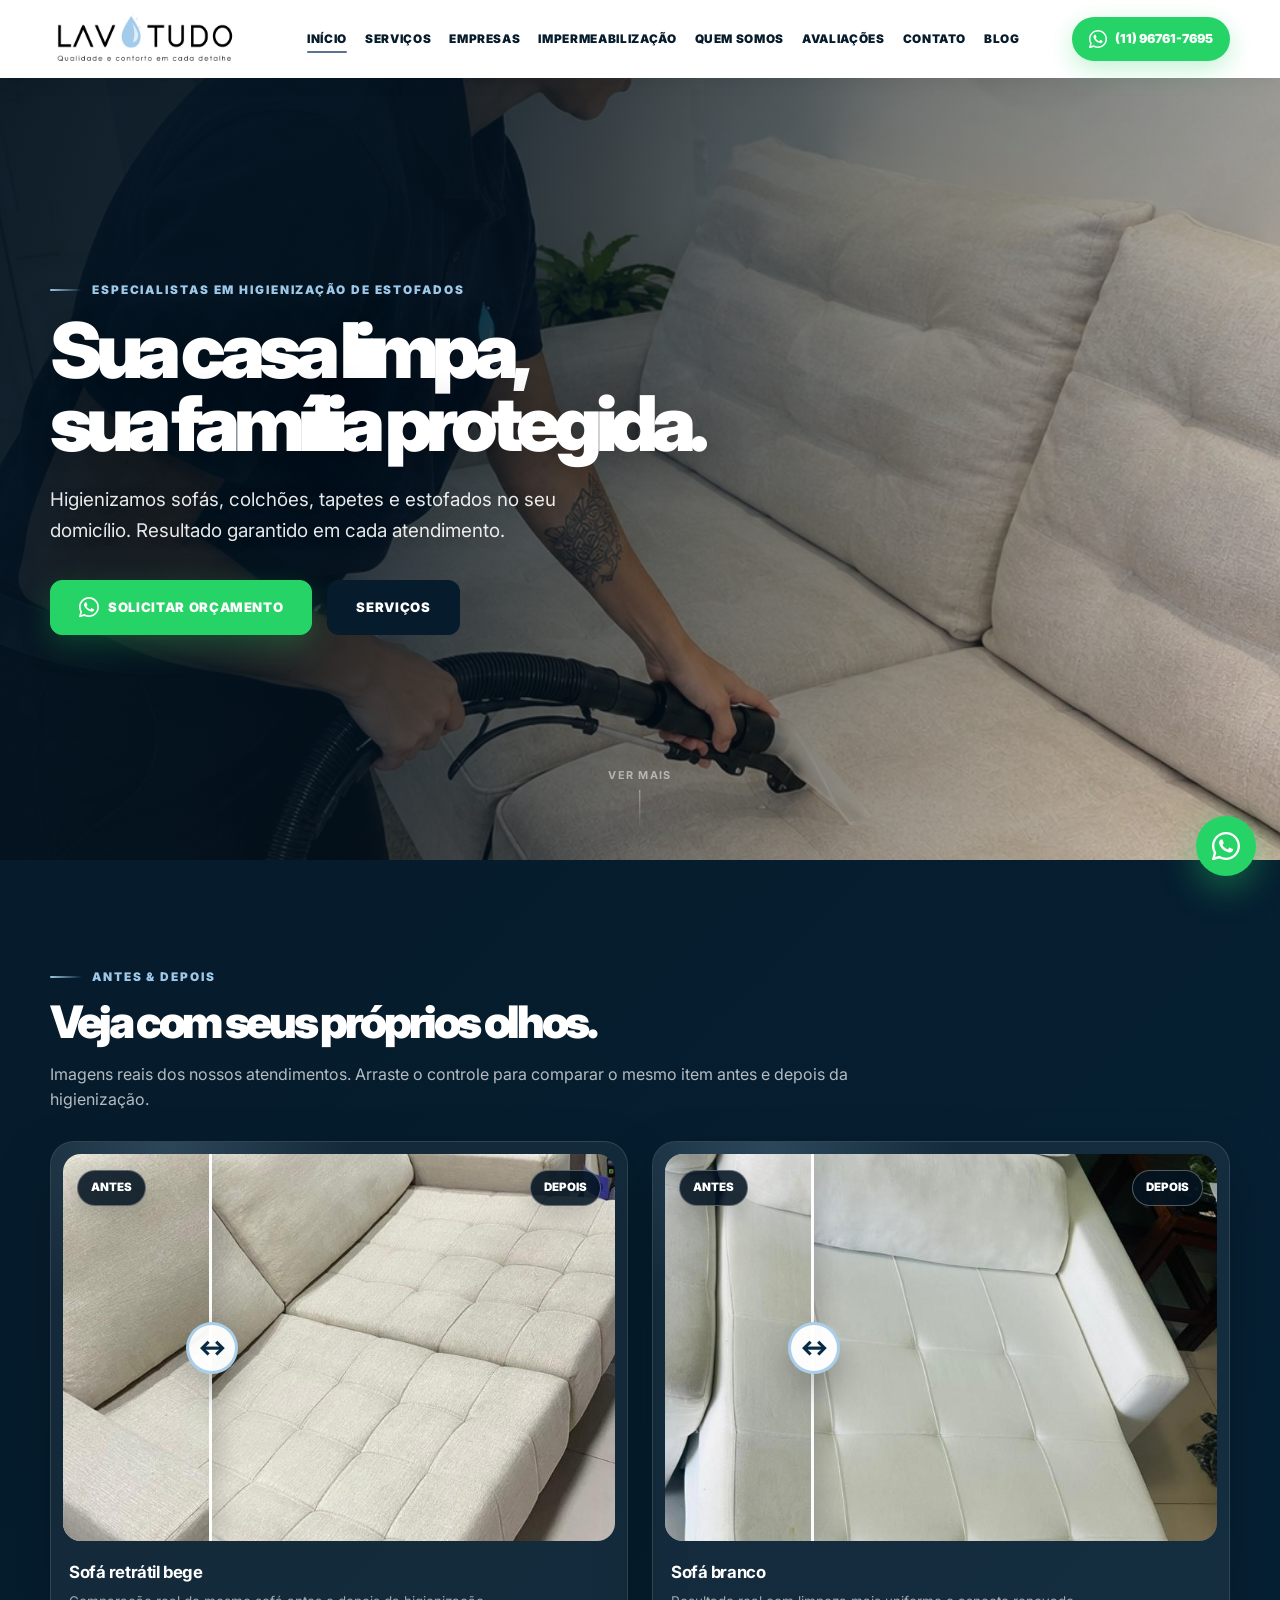
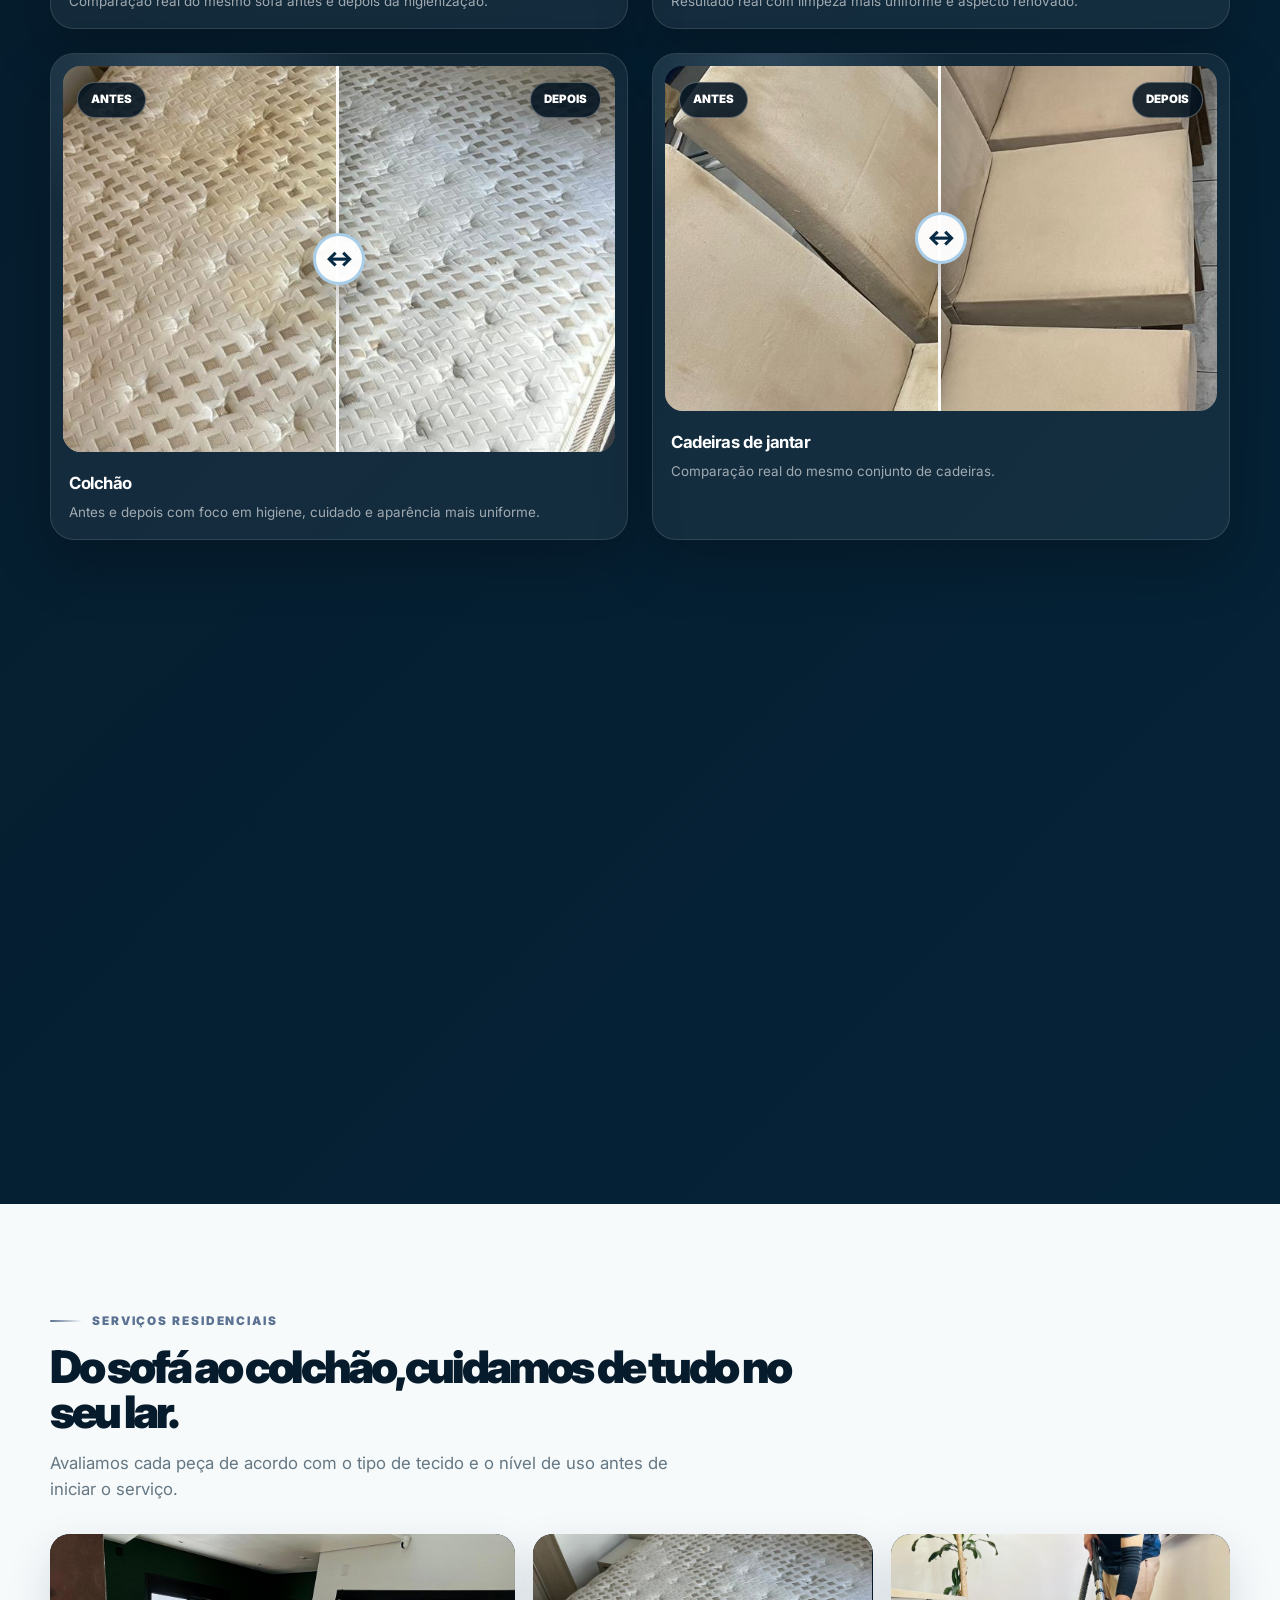
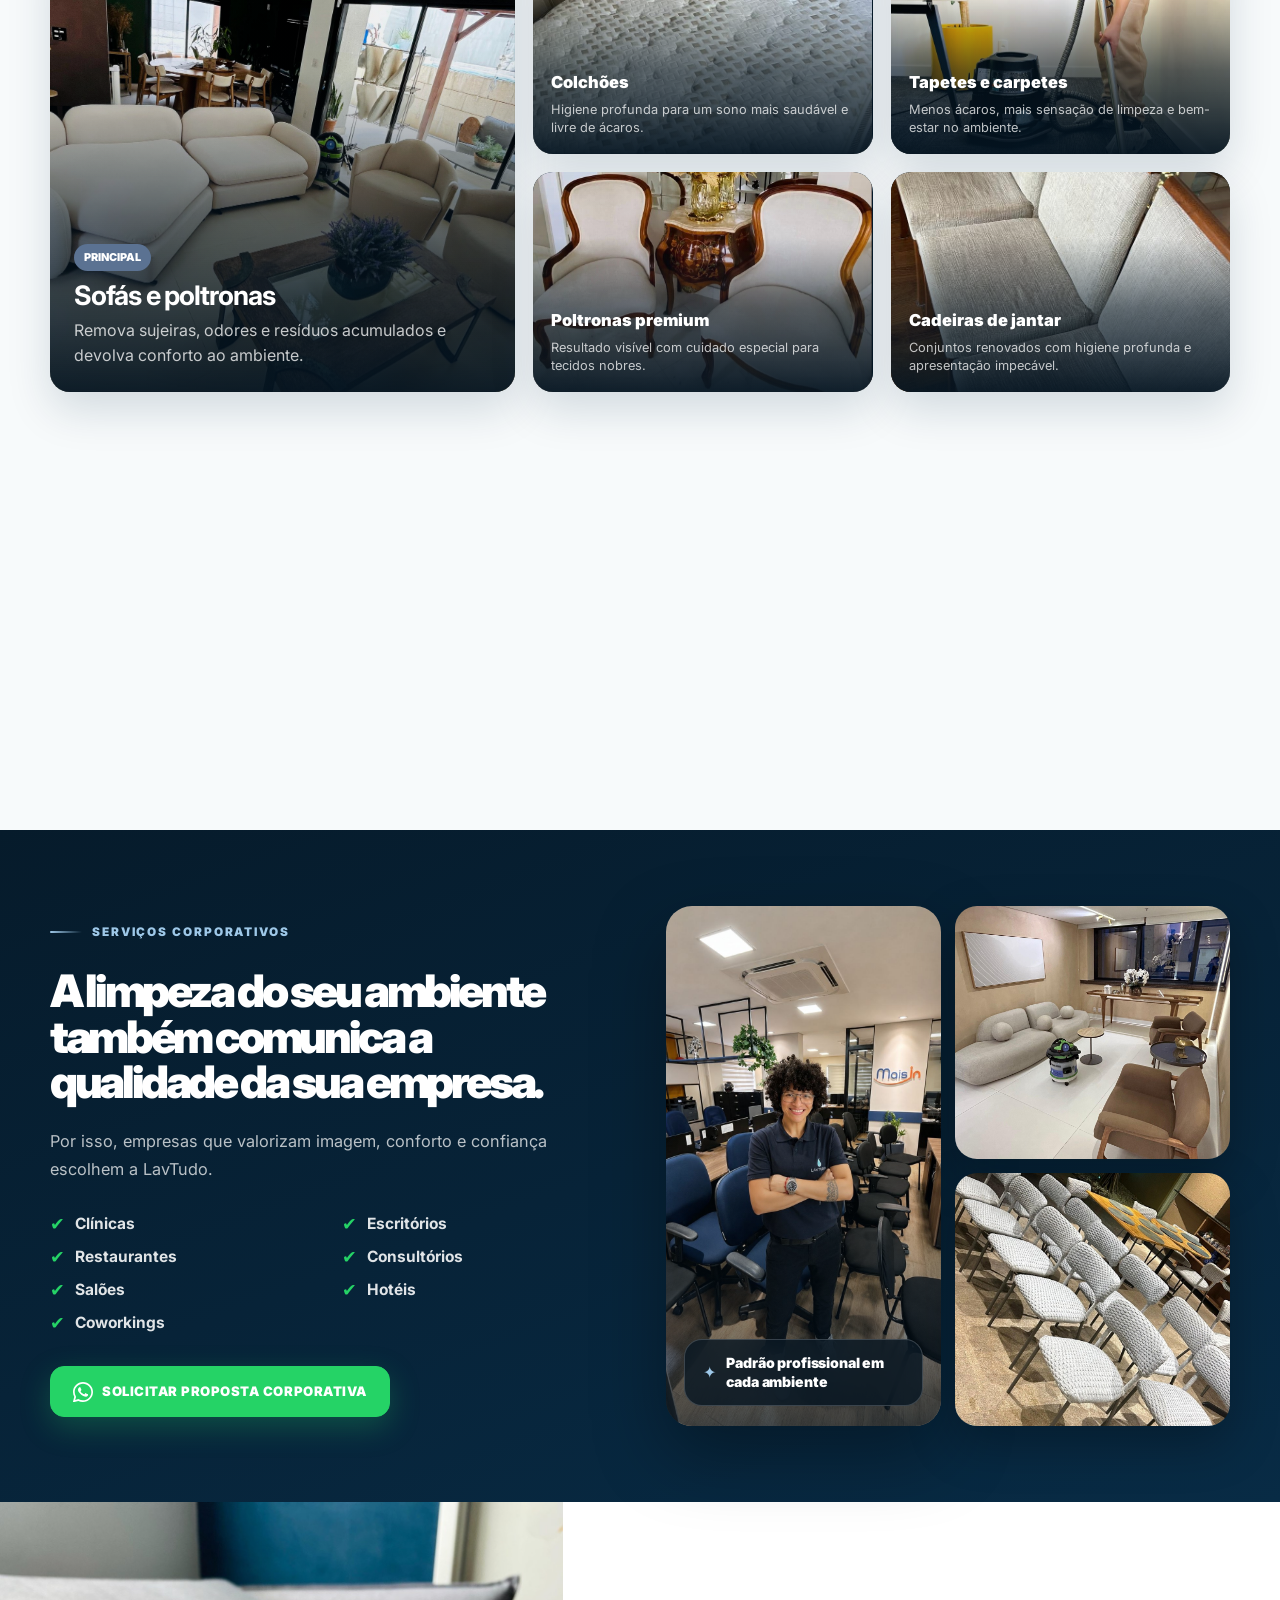
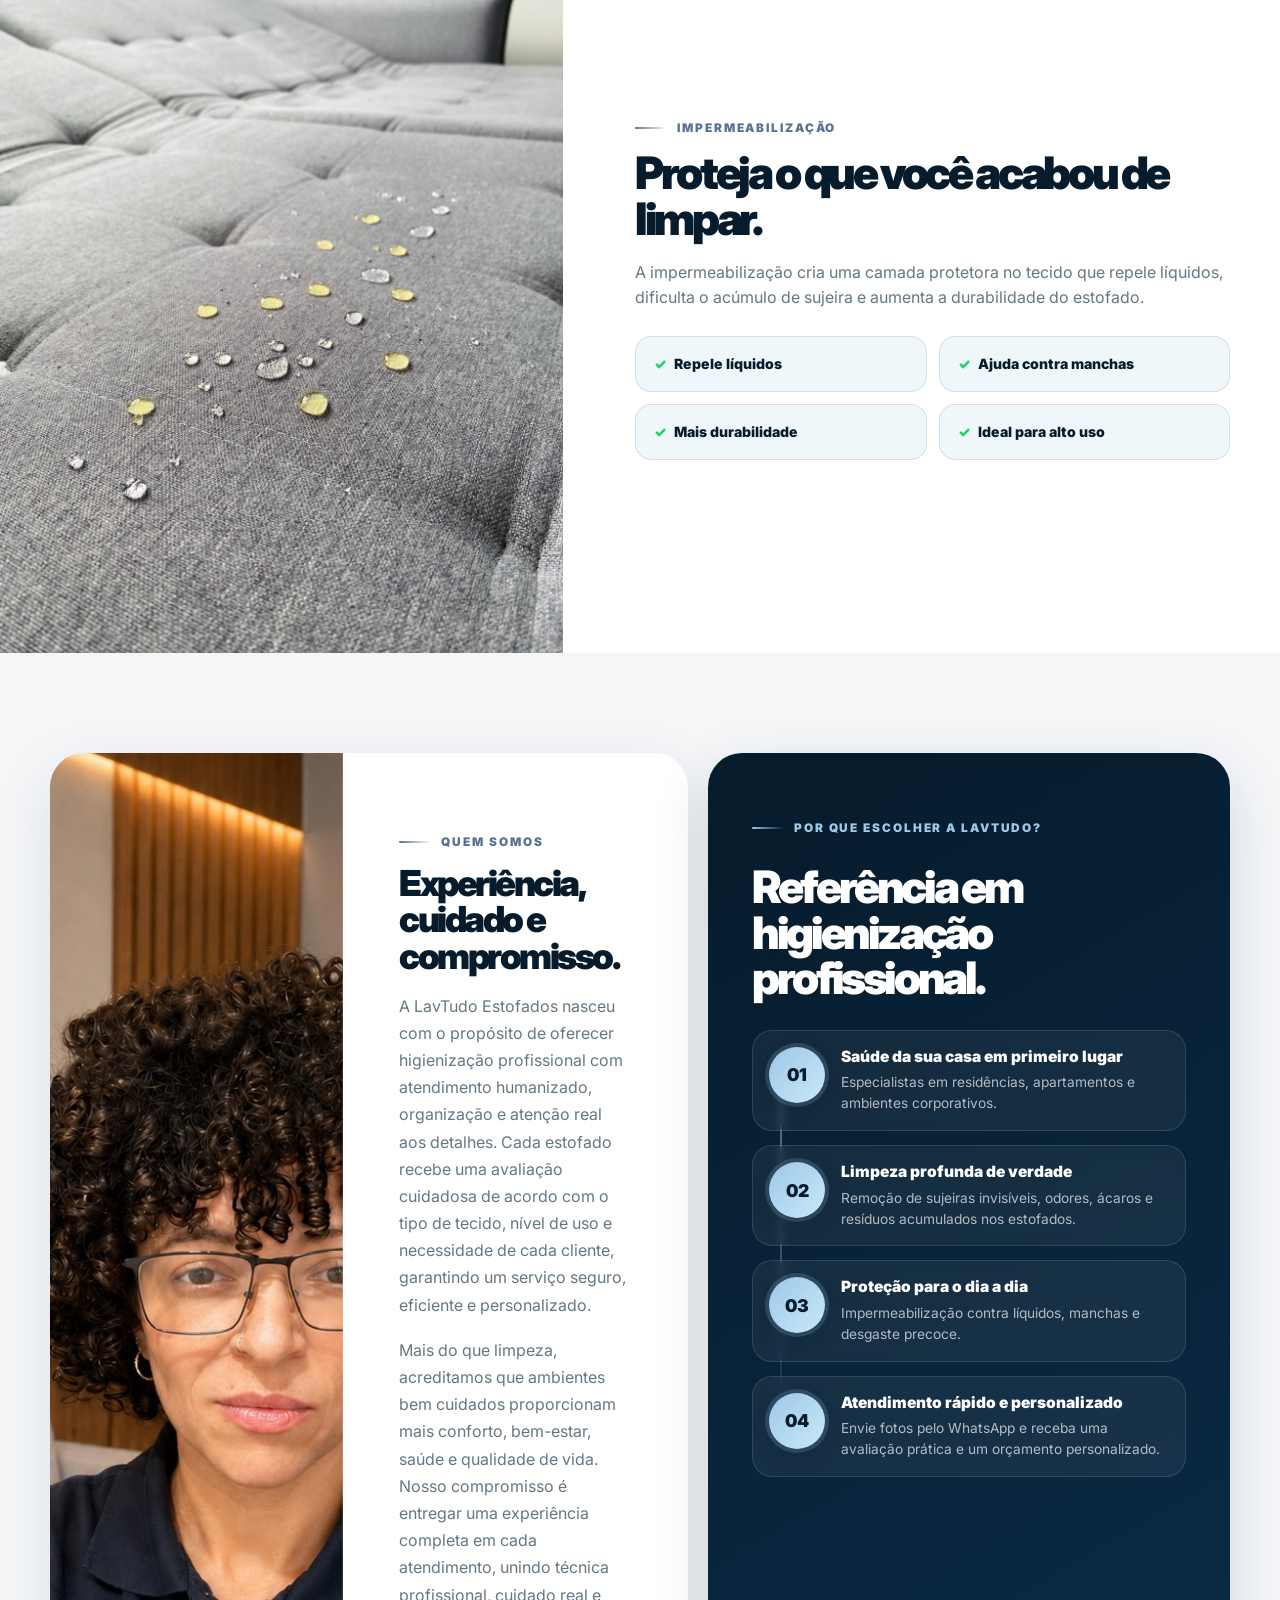
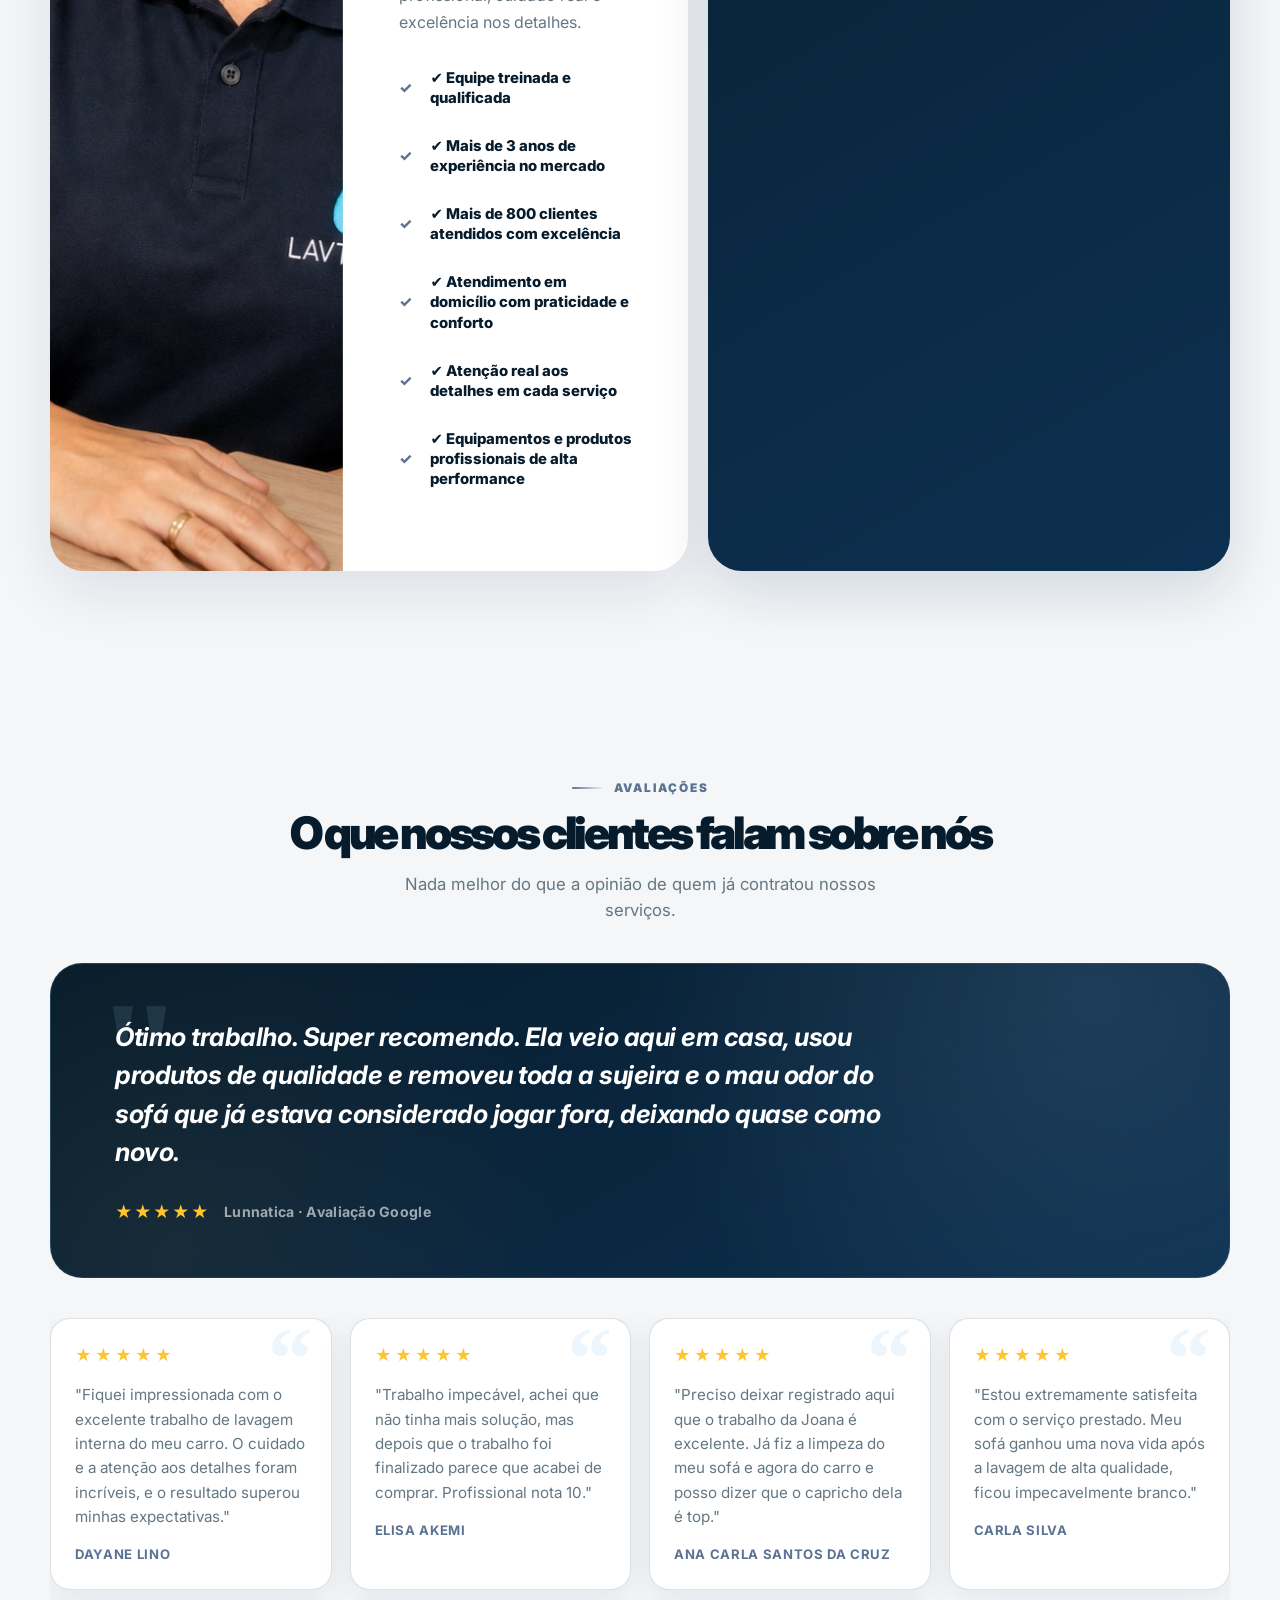
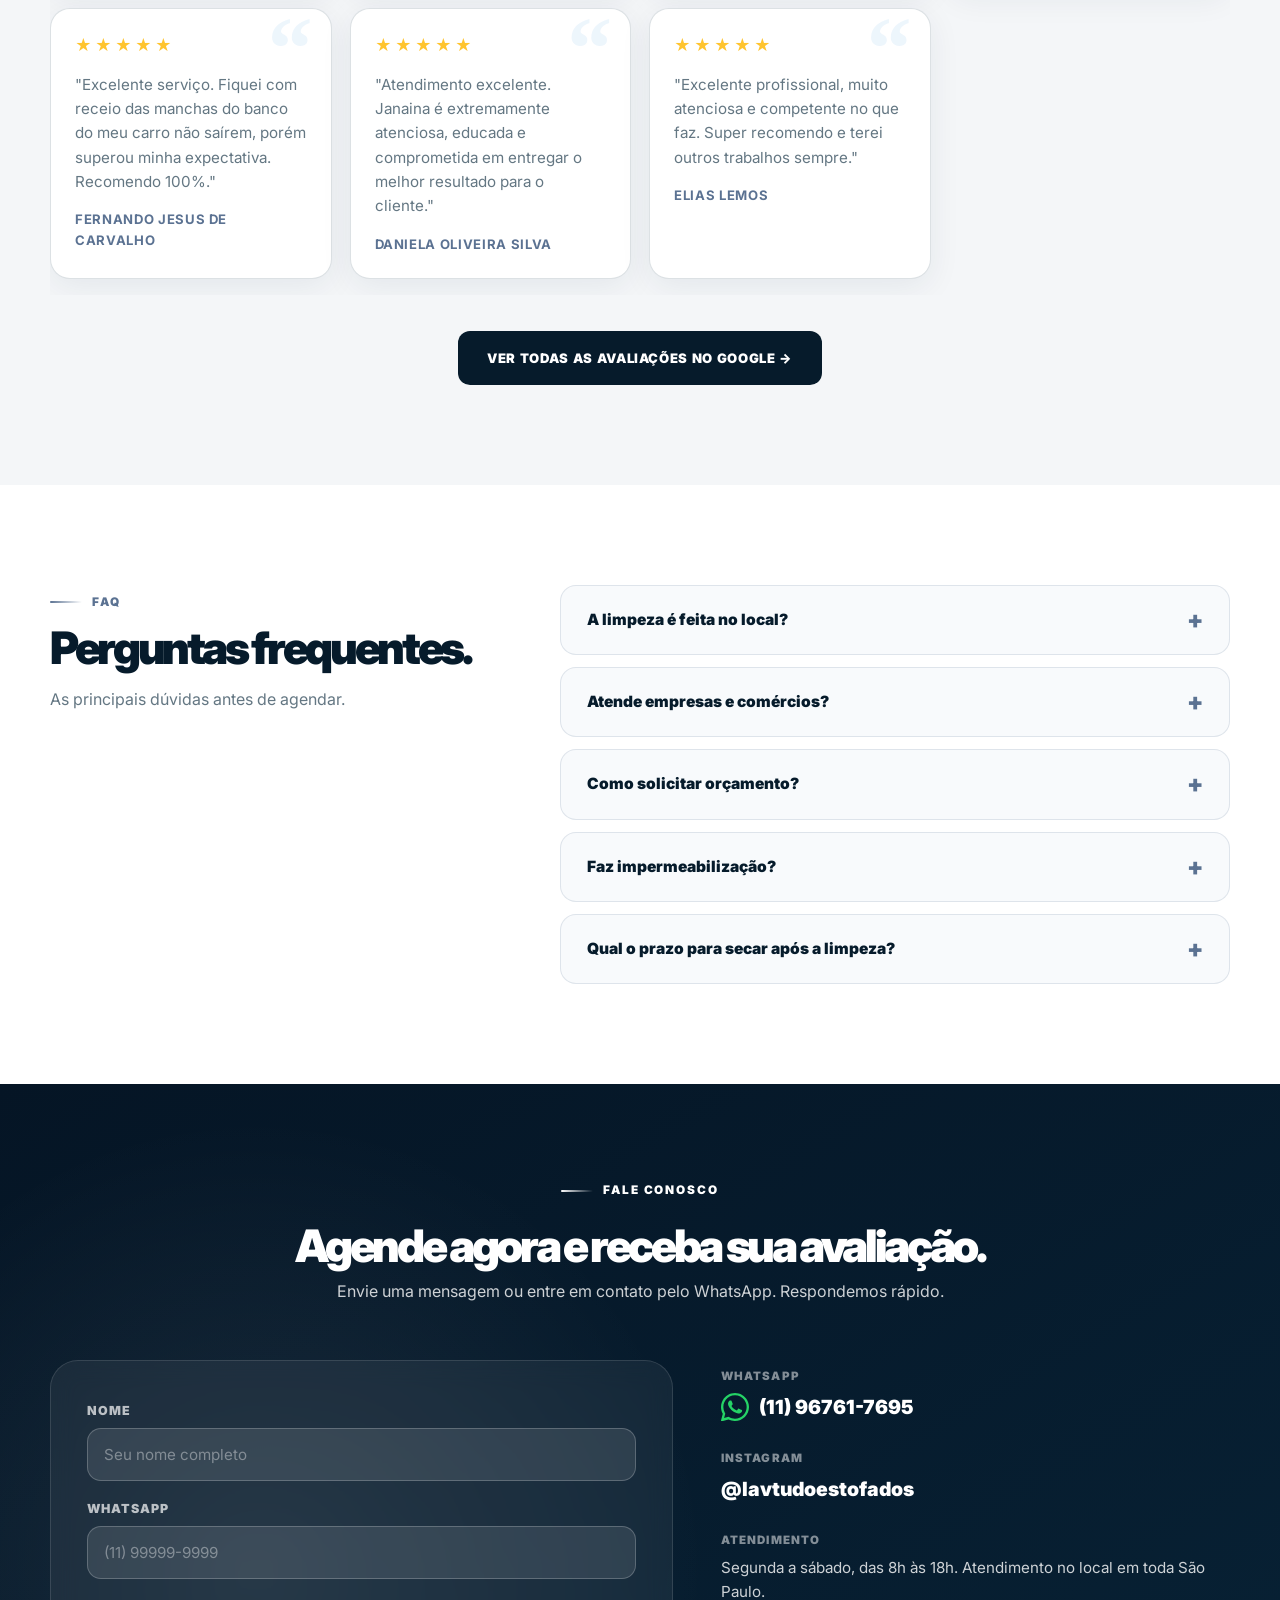
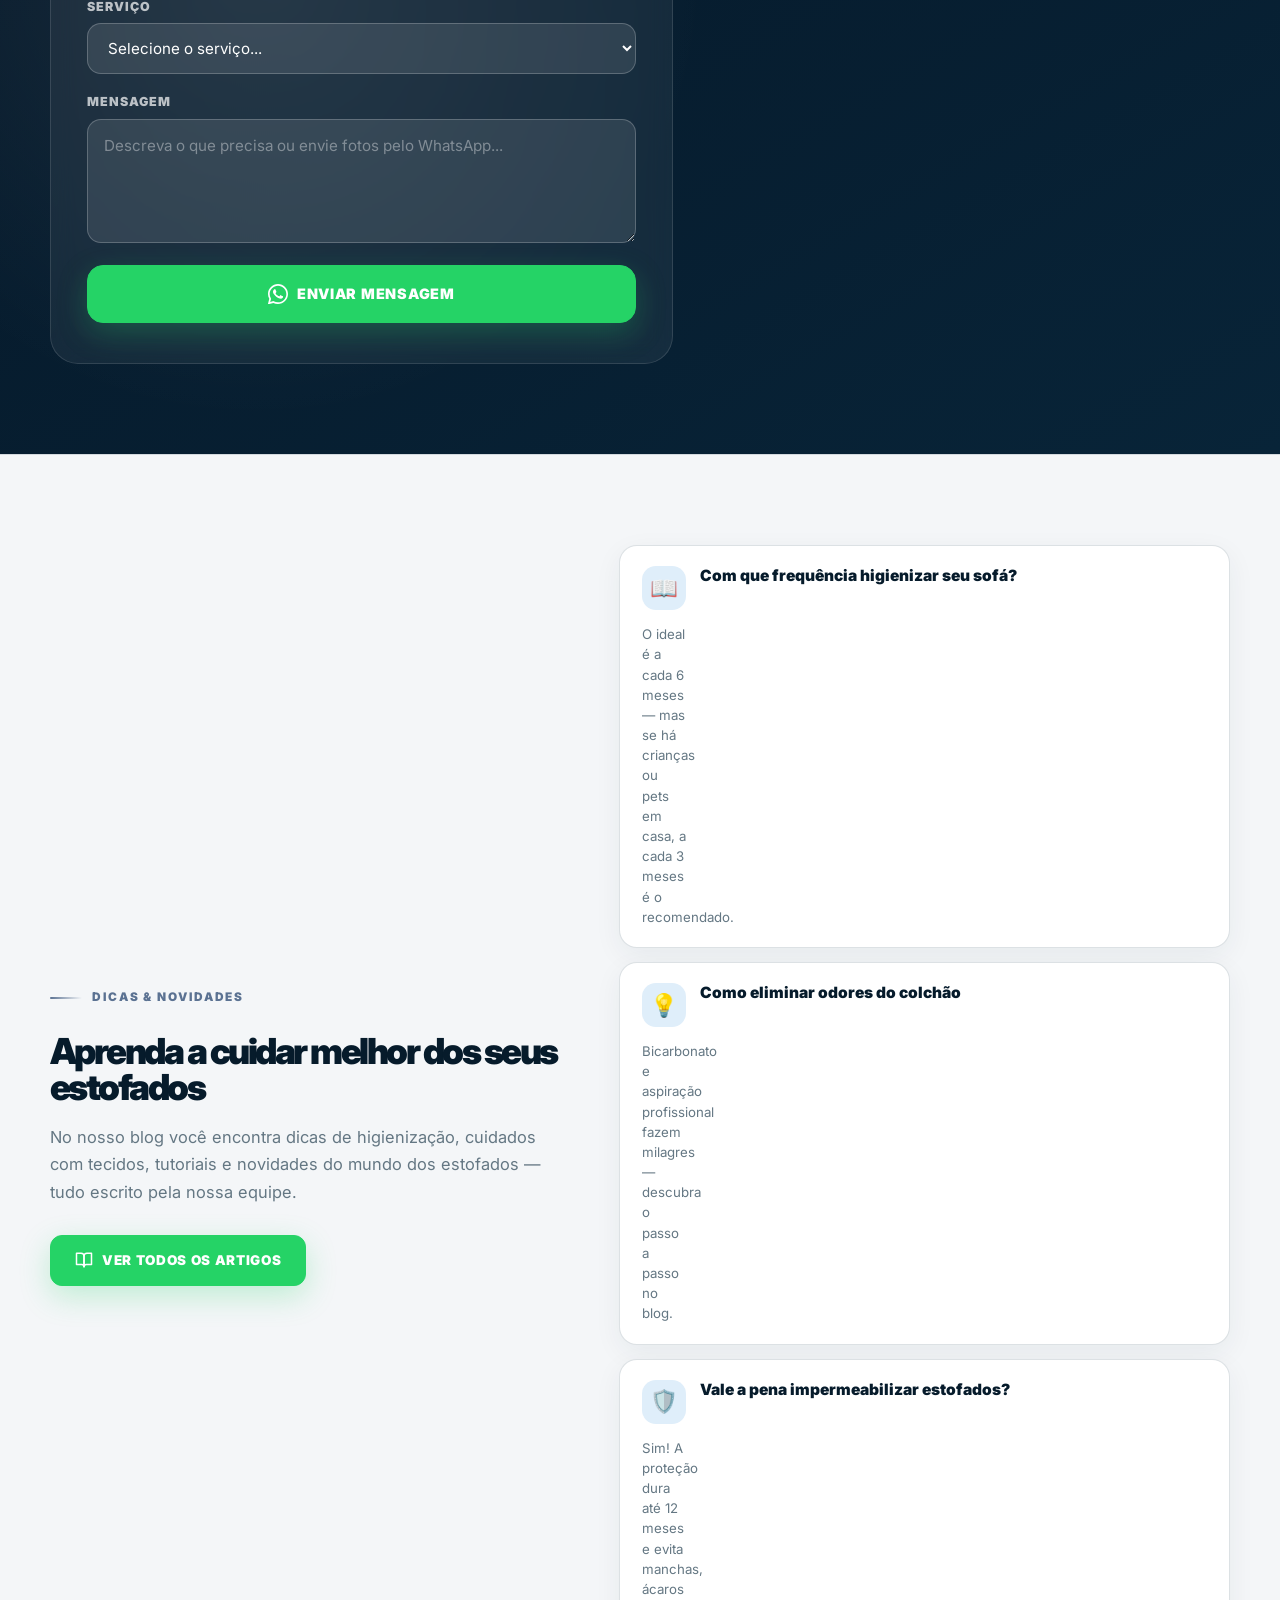
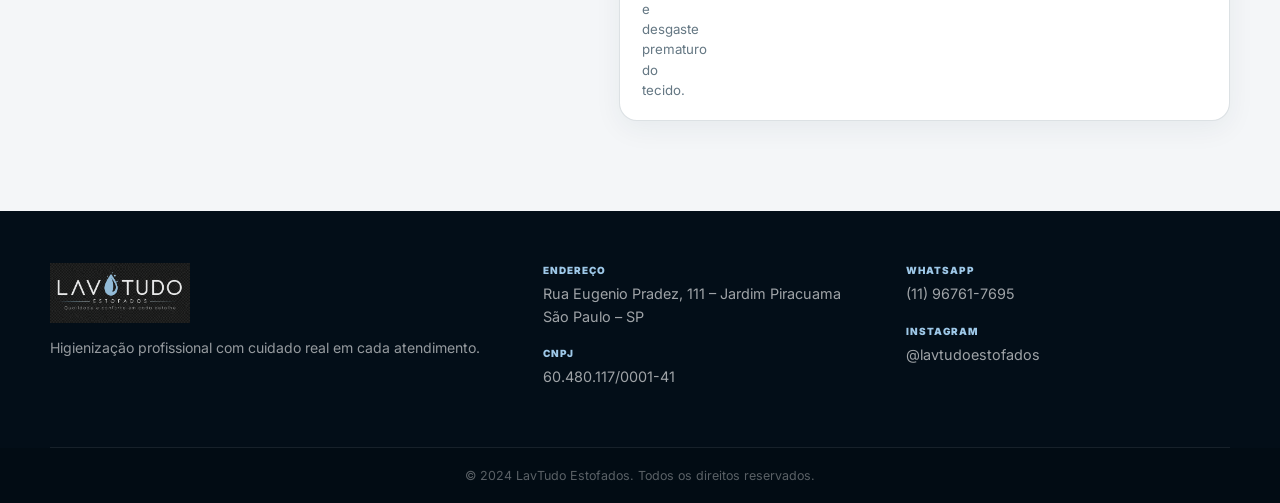
==== commit b5b96f8c: "Logo fluida no footer, blog no menu e secao Dicas & Novidades linkando lavtudoblog.blogspot.com Co-A" ====
--- a/index.html
+++ b/index.html
@@ -46,6 +46,7 @@
       <a href="index.html#sobre">Quem Somos</a>
       <a href="index.html#depoimentos">Avaliações</a>
       <a href="index.html#contato">Contato</a>
+      <a href="https://lavtudoblog.blogspot.com/" target="_blank" rel="noopener">Blog</a>
     </nav>
     <a class="header-cta header-cta-wa" href="https://wa.me/5511967617695?text=Ol%C3%A1!%20Vim%20pelo%20site%20da%20LavTudo%20Estofados%20e%20gostaria%20de%20solicitar%20um%20or%C3%A7amento.%20Posso%20enviar%20fotos%20do%20item%20ou%20ambiente%3F" target="_blank" rel="noopener">
       <svg class="wa-icon-sm" viewBox="0 0 24 24" fill="currentColor" aria-hidden="true"><path d="M17.472 14.382c-.297-.149-1.758-.867-2.03-.967-.273-.099-.471-.148-.67.15-.197.297-.767.966-.94 1.164-.173.199-.347.223-.644.075-.297-.15-1.255-.463-2.39-1.475-.883-.788-1.48-1.761-1.653-2.059-.173-.297-.018-.458.13-.606.134-.133.298-.347.446-.52.149-.174.198-.298.298-.497.099-.198.05-.371-.025-.52-.075-.149-.669-1.612-.916-2.207-.242-.579-.487-.5-.669-.51-.173-.008-.371-.01-.57-.01-.198 0-.52.074-.792.372-.272.297-1.04 1.016-1.04 2.479 0 1.462 1.065 2.875 1.213 3.074.149.198 2.096 3.2 5.077 4.487.709.306 1.262.489 1.694.625.712.227 1.36.195 1.871.118.571-.085 1.758-.719 2.006-1.413.248-.694.248-1.289.173-1.413-.074-.124-.272-.198-.57-.347z"/><path d="M12 0C5.373 0 0 5.373 0 12c0 2.124.558 4.118 1.535 5.845L.057 23.286a.75.75 0 0 0 .916.916l5.44-1.478A11.953 11.953 0 0 0 12 24c6.627 0 12-5.373 12-12S18.627 0 12 0zm0 22c-1.87 0-3.622-.497-5.14-1.367l-.368-.213-3.83 1.04 1.04-3.83-.213-.368A9.954 9.954 0 0 1 2 12C2 6.477 6.477 2 12 2s10 4.477 10 10-4.477 10-10 10z"/></svg>
@@ -462,13 +463,47 @@
   </main>
 
 <!-- ═══════════════════════════════════════════
+     BLOG — DICAS & NOVIDADES
+═══════════════════════════════════════════ -->
+<section class="blog-cta-section">
+  <div class="container blog-cta-inner">
+    <div class="blog-cta-copy">
+      <span class="kicker">Dicas &amp; Novidades</span>
+      <h2>Aprenda a cuidar melhor dos seus estofados</h2>
+      <p>No nosso blog você encontra dicas de higienização, cuidados com tecidos, tutoriais e novidades do mundo dos estofados — tudo escrito pela nossa equipe.</p>
+      <a class="btn btn-whatsapp blog-cta-btn" href="https://lavtudoblog.blogspot.com/" target="_blank" rel="noopener">
+        <svg viewBox="0 0 24 24" fill="none" stroke="currentColor" stroke-width="2" stroke-linecap="round" stroke-linejoin="round" width="18" height="18" aria-hidden="true"><path d="M2 3h6a4 4 0 0 1 4 4v14a3 3 0 0 0-3-3H2z"/><path d="M22 3h-6a4 4 0 0 0-4 4v14a3 3 0 0 1 3-3h7z"/></svg>
+        Ver todos os artigos
+      </a>
+    </div>
+    <div class="blog-cta-visual">
+      <div class="blog-post-card">
+        <div class="bpc-icon">📖</div>
+        <strong>Com que frequência higienizar seu sofá?</strong>
+        <p>O ideal é a cada 6 meses — mas se há crianças ou pets em casa, a cada 3 meses é o recomendado.</p>
+      </div>
+      <div class="blog-post-card">
+        <div class="bpc-icon">💡</div>
+        <strong>Como eliminar odores do colchão</strong>
+        <p>Bicarbonato e aspiração profissional fazem milagres — descubra o passo a passo no blog.</p>
+      </div>
+      <div class="blog-post-card">
+        <div class="bpc-icon">🛡️</div>
+        <strong>Vale a pena impermeabilizar estofados?</strong>
+        <p>Sim! A proteção dura até 12 meses e evita manchas, ácaros e desgaste prematuro do tecido.</p>
+      </div>
+    </div>
+  </div>
+</section>
+
+<!-- ═══════════════════════════════════════════
      FOOTER
 ═══════════════════════════════════════════ -->
 <footer class="site-footer">
   <div class="container footer-v2">
     <div class="footer-brand-col">
       <a href="index.html#inicio" class="brand-png-link footer-logo-link" aria-label="LavTudo Estofados — Início">
-        <img src="assets/img/logo-horizontal.png" alt="LavTudo Estofados" class="brand-png footer-logo-png" />
+        <img src="assets/img/logo-lavtudo-fluida.png" alt="LavTudo Estofados" class="brand-png footer-logo-png" />
       </a>
       <p class="footer-tagline">Higienização profissional com cuidado real em cada atendimento.</p>
     </div>
--- a/style.css
+++ b/style.css
@@ -2157,6 +2157,92 @@
 
 
 /* ════════════════════════════════════════════════════
+   BLOG — DICAS & NOVIDADES
+════════════════════════════════════════════════════ */
+.blog-cta-section{
+  background:var(--paper);
+  padding:90px 0;
+  border-top:1px solid var(--line);
+}
+.blog-cta-inner{
+  display:grid;
+  grid-template-columns:1fr 1.2fr;
+  gap:60px;
+  align-items:center;
+}
+.blog-cta-copy .kicker{ color:var(--blue-brand) }
+.blog-cta-copy h2{
+  color:var(--navy);
+  margin:12px 0 18px;
+  font-size:clamp(1.8rem,2.8vw,2.8rem) !important;
+}
+.blog-cta-copy p{
+  color:var(--muted);
+  font-size:1.03rem;
+  line-height:1.68;
+  margin:0 0 28px;
+}
+.blog-cta-btn{
+  font-size:.84rem !important;
+  padding:14px 24px !important;
+  gap:9px !important;
+  display:inline-flex !important;
+  align-items:center !important;
+}
+/* Cards de prévia */
+.blog-cta-visual{
+  display:grid;
+  gap:14px;
+}
+.blog-post-card{
+  background:#fff;
+  border:1px solid var(--line);
+  border-radius:18px;
+  padding:20px 22px;
+  display:grid;
+  grid-template-columns:44px 1fr;
+  gap:14px;
+  align-items:start;
+  box-shadow:0 8px 28px rgba(8,43,69,.06);
+  transition:transform .22s,box-shadow .22s;
+}
+.blog-post-card:hover{
+  transform:translateY(-3px);
+  box-shadow:0 16px 44px rgba(8,43,69,.11);
+}
+.bpc-icon{
+  width:44px;height:44px;
+  background:var(--blue-ice);
+  border-radius:14px;
+  display:grid;place-items:center;
+  font-size:1.4rem;line-height:1;
+  flex-shrink:0;
+}
+.blog-post-card strong{
+  display:block;
+  color:var(--navy);
+  font-size:.97rem;
+  font-weight:900;
+  line-height:1.3;
+  margin-bottom:5px;
+}
+.blog-post-card p{
+  margin:0;
+  color:var(--muted);
+  font-size:.83rem;
+  line-height:1.52;
+}
+@media(max-width:900px){
+  .blog-cta-inner{grid-template-columns:1fr;gap:36px}
+}
+@media(max-width:560px){
+  .blog-cta-section{padding:64px 0}
+  .blog-post-card{grid-template-columns:38px 1fr;gap:10px;padding:16px 16px}
+  .bpc-icon{width:38px;height:38px;font-size:1.2rem;border-radius:11px}
+}
+
+
+/* ════════════════════════════════════════════════════
    LOGO PNG REAL — HEADER & FOOTER
 ════════════════════════════════════════════════════ */
 
@@ -2185,12 +2271,12 @@
   max-height:50px;
 }
 
-/* ── Footer: inverte para branco sobre fundo escuro */
+/* ── Footer: logo fluida já tem fundo transparente com texto branco */
 .footer-logo-png{
-  width:clamp(140px,16vw,200px);
-  max-height:54px;
-  filter:brightness(0) invert(1);
-  opacity:.90;
+  width:clamp(140px,16vw,220px);
+  max-height:60px;
+  filter:none;
+  opacity:.92;
   transition:opacity .25s;
 }
 .footer-logo-link:hover .footer-logo-png{
